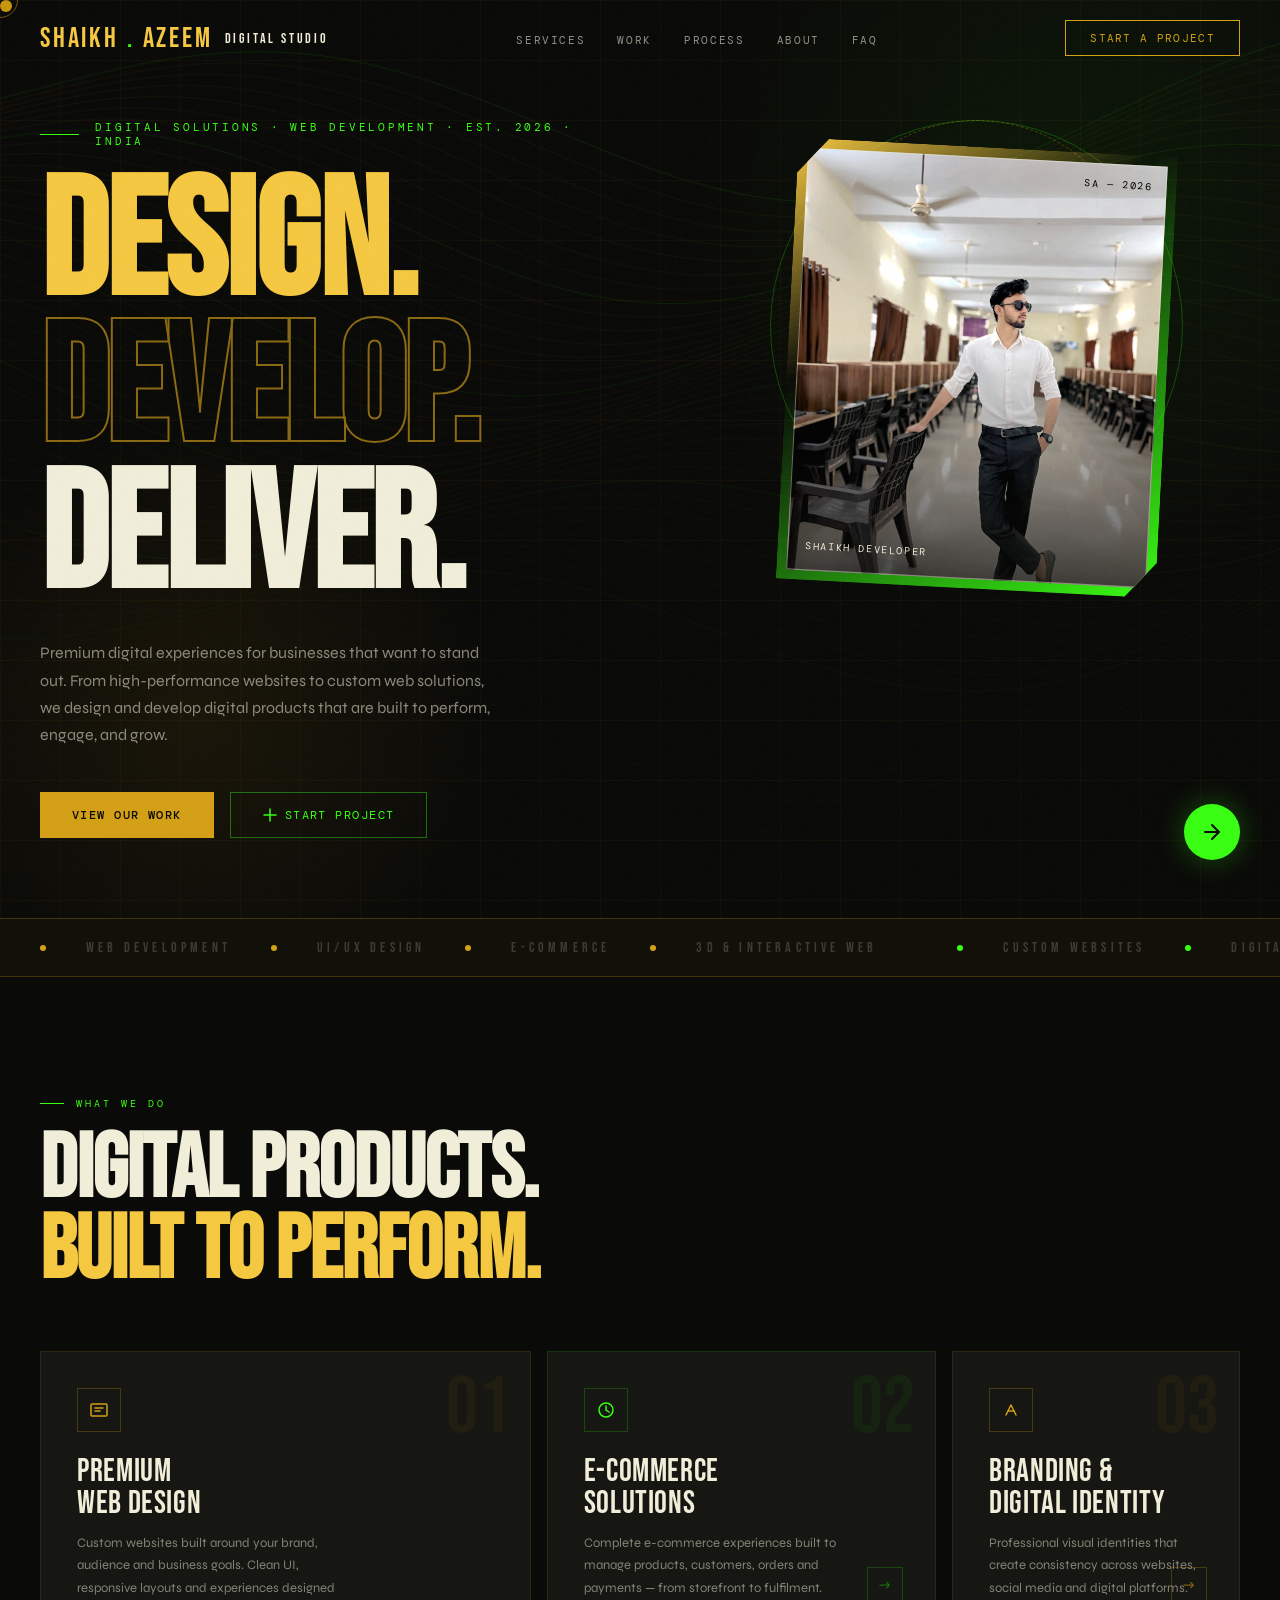
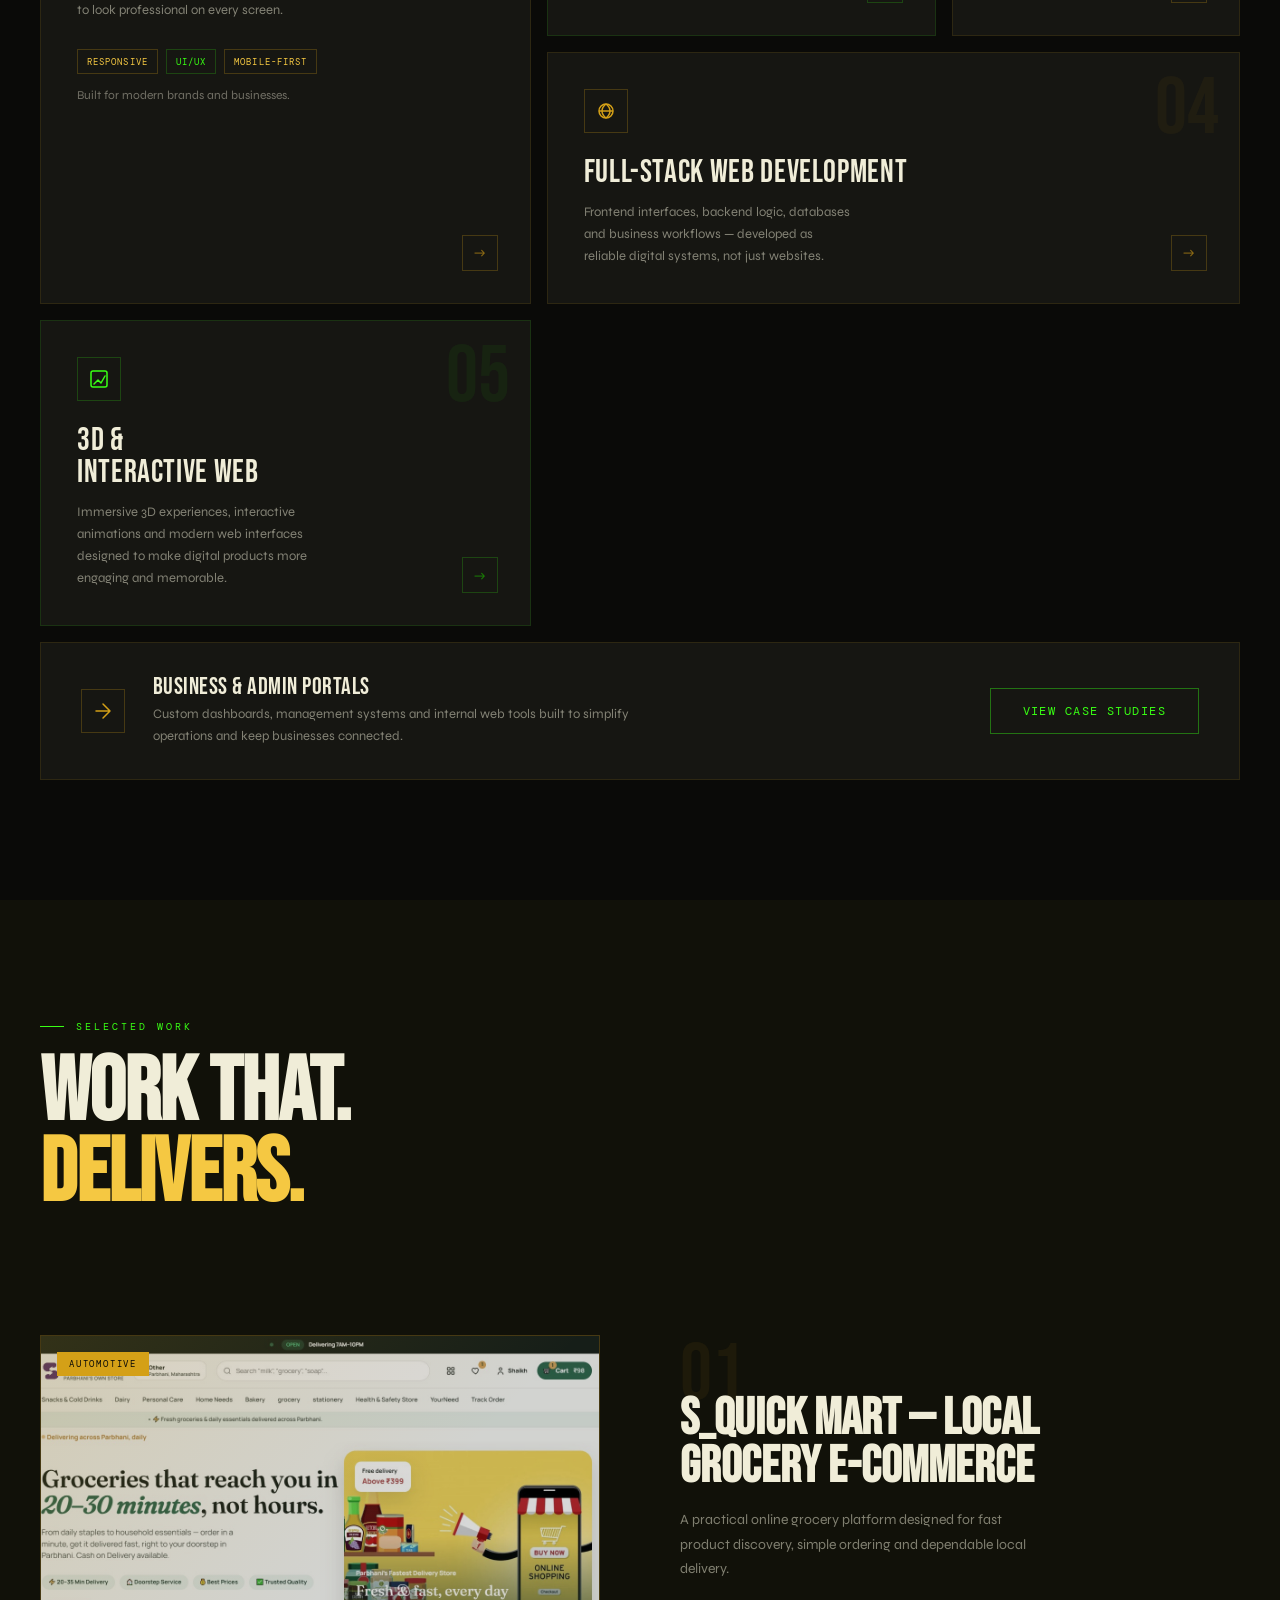
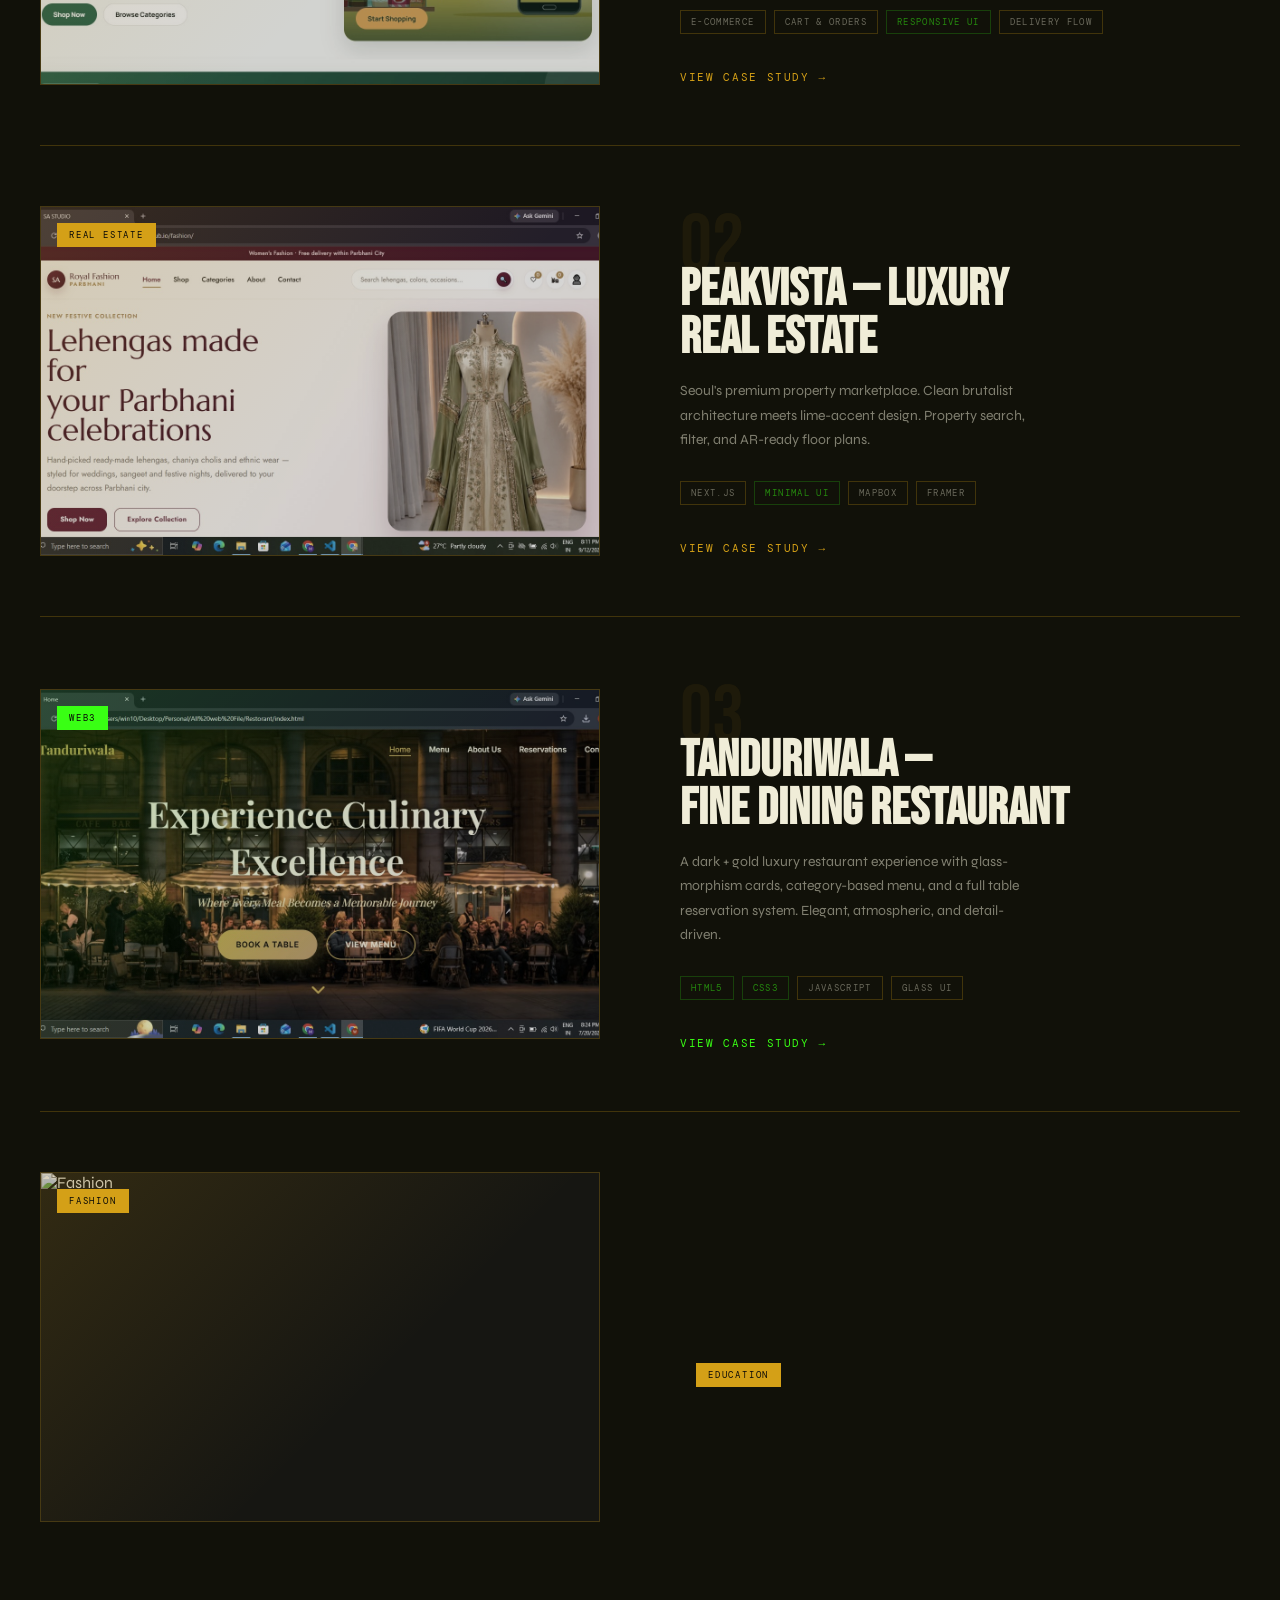
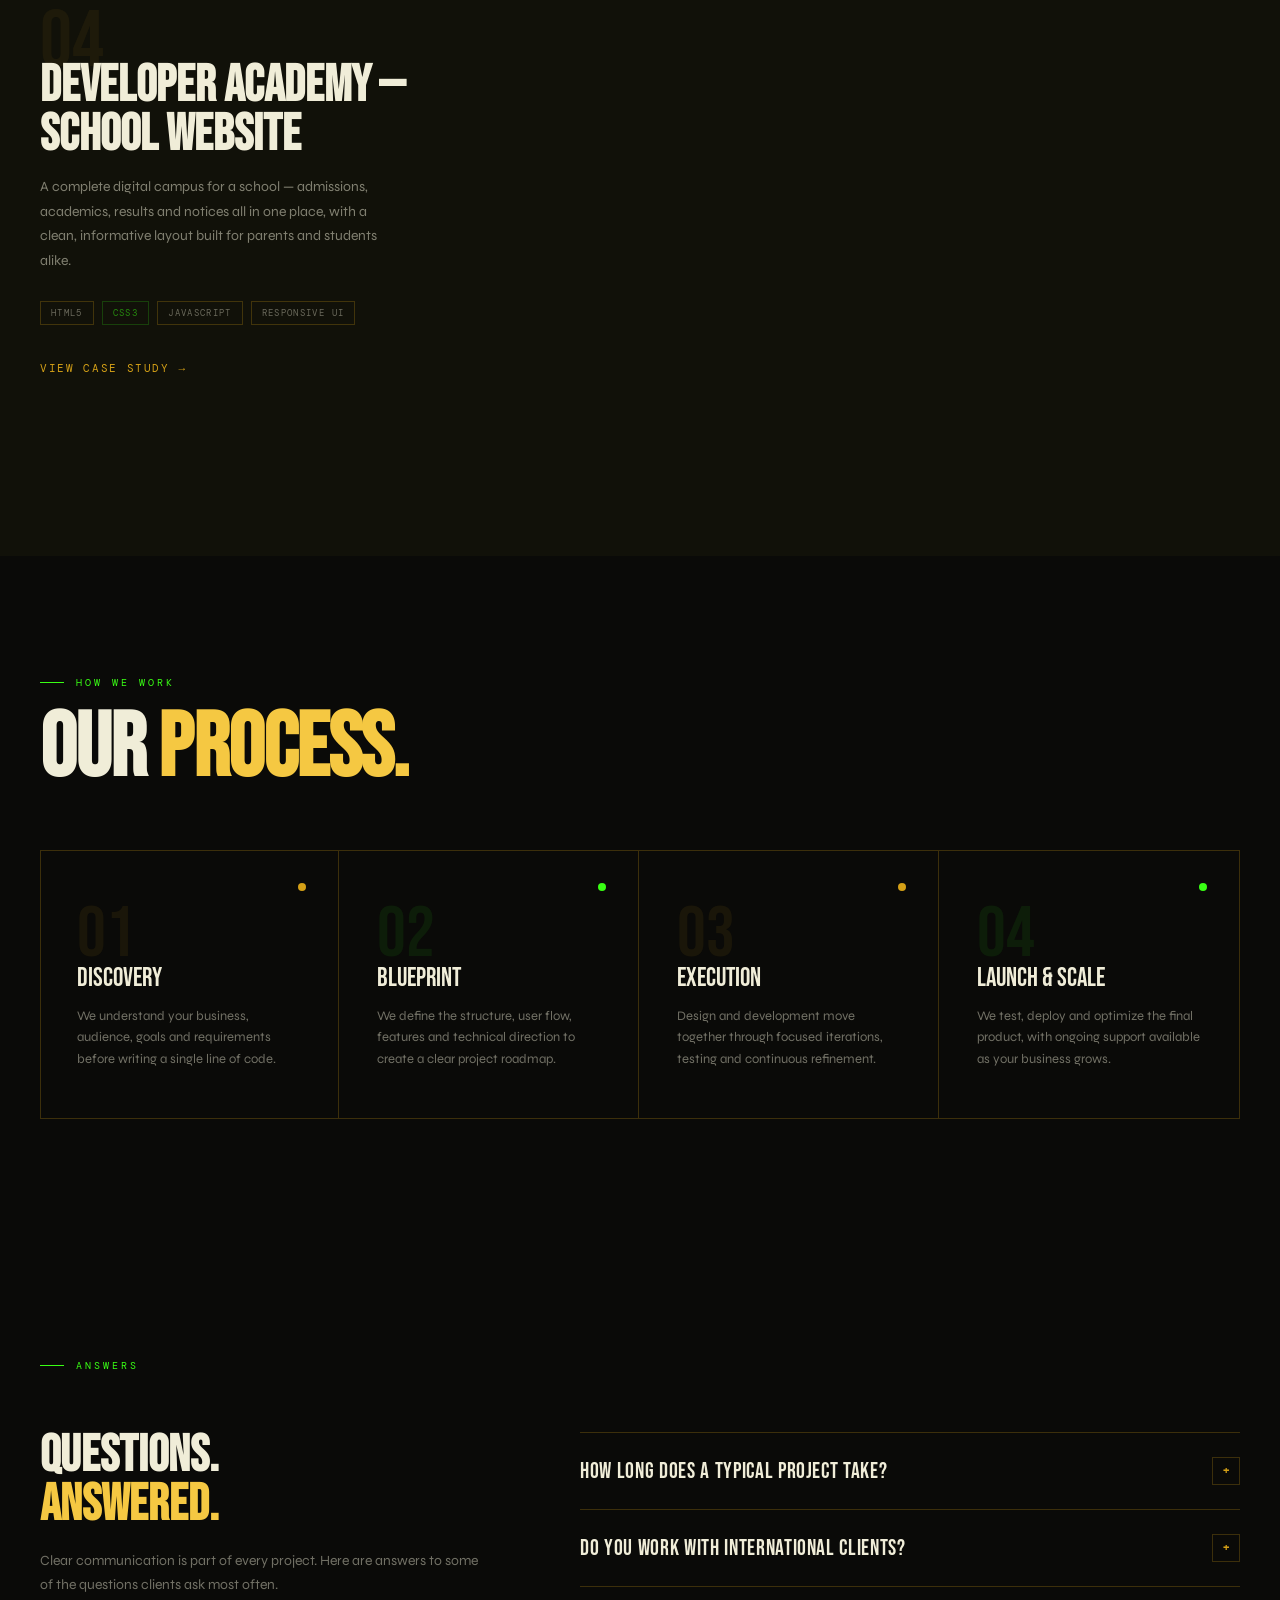
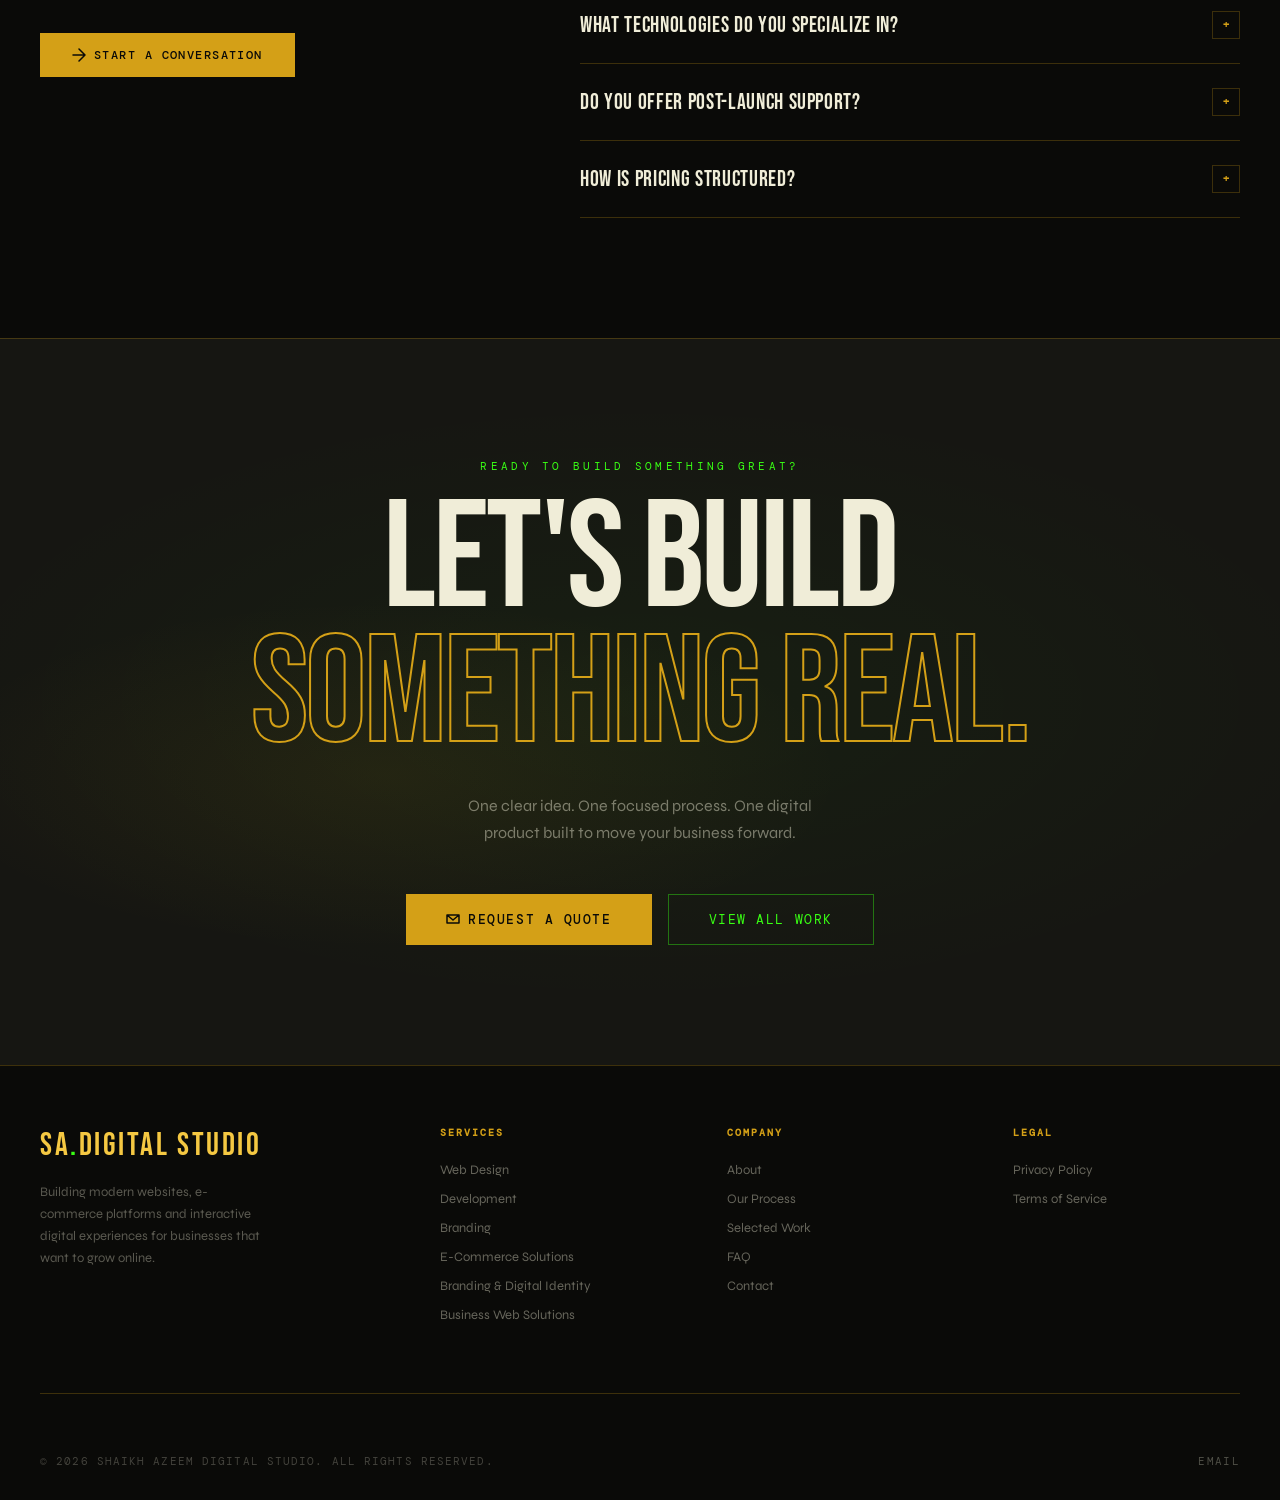
==== index.html @ 8876c5f4 "." ====
<!doctype html>
<html lang="en" class="scroll-smooth">
  <head>
    <meta charset="UTF-8" />
    <meta name="viewport" content="width=device-width, initial-scale=1.0" />
    <meta name="google-site-verification" content="PfTQ1JXOTsqODdZmiGHlrheJmoudMcwIcd7ihG4w4I0" />
    <title>Shaikh Azeem | Web Developer</title>
    <link rel="icon" type="image/png" href="images/icon/sa1.jpeg" />
    <link rel="preconnect" href="https://fonts.googleapis.com" />
    <link rel="preconnect" href="https://fonts.gstatic.com" crossorigin />

    
<meta
  name="description"
  content="Shaikh Azeem — Web Developer, Founder of SA Studio & S_Quick Mart, and Team Leader based in Parbhani, Maharashtra. Building responsive websites, e-commerce platforms and digital solutions with HTML, CSS, JavaScript, Python and SQL."
/>
<meta
  name="keywords"
  content="Shaikh Azeem, Shaikh Azeem web developer, Shaikh Azeem Parbhani, Shaikh Azeem Digital Studio, SA Studio, SA Digital Studio, web developer Parbhani, web developer Maharashtra, freelance web developer India, frontend developer, full-stack developer, responsive web design, HTML CSS JavaScript developer, e-commerce developer, S_Quick Mart founder, Squick Mart Parbhani, website development Parbhani, hire web developer India, computer science student developer, Python developer, SQL developer"
/>
<meta name="author" content="Shaikh Azeem" />
<meta name="robots" content="index, follow" />
<link rel="canonical" href="https://shaikh-azeem.vercel.app/" />
<meta property="og:title" content="Shaikh Azeem | Web Developer & Founder, SA Studio" />
<meta
  property="og:description"
  content="Web Developer and Founder of SA Studio & S_Quick Mart. Building responsive websites and e-commerce platforms in Parbhani, Maharashtra."
/>
<meta property="og:url" content="https://shaikh-azeem.vercel.app/" />
<meta property="og:type" content="profile" />
<meta property="og:locale" content="en_IN" />
<script type="application/ld+json">
  {
    "@context": "https://schema.org",
    "@type": "Person",
    "name": "Shaikh Azeem",
    "jobTitle": "Web Developer & Founder",
    "url": "https://shaikh-azeem.vercel.app",
    "email": "mailto:Shaikhazeem.official@gmail.com",
    "telephone": "+917058204462",
    "address": {
      "@type": "PostalAddress",
      "addressLocality": "Parbhani",
      "addressRegion": "Maharashtra",
      "addressCountry": "IN"
    },
    "worksFor": [
      { "@type": "Organization", "name": "SA Studio" },
      { "@type": "Organization", "name": "S_Quick Mart" }
    ],
    "knowsAbout": ["Web Development", "JavaScript", "Python", "SQL", "E-Commerce", "Team Leadership"],
    "sameAs": ["https://squickmart.store"]
  }
</script>


    <link
      href="https://fonts.googleapis.com/css2?family=Bebas+Neue&family=Syne:wght@400;500;600;700;800&family=DM+Mono:wght@300;400;500&display=swap"
      rel="stylesheet"
    />
    <style>
      :root {
        --gold: #d4a017;
        --gold-bright: #f5c842;
        --gold-dim: #8b6914;
        --black: #0a0a08;
        --black-mid: #111109;
        --black-card: #161612;
        --black-glass: rgba(10, 10, 8, 0.7);
        --green: #39ff14;
        --green-dim: #1a7a05;
        --green-glow: rgba(57, 255, 20, 0.15);
        --cream: #f0edd8;
        --slate: #4a4a3e;
        --border-gold: rgba(212, 160, 23, 0.25);
        --border-green: rgba(57, 255, 20, 0.2);
      }
      * {
        margin: 0;
        padding: 0;
        box-sizing: border-box;
      }
      html {
        scroll-behavior: smooth;
      }
      body {
        background: var(--black);
        color: var(--cream);
        font-family: "Syne", sans-serif;
        overflow-x: hidden;
        -webkit-font-smoothing: antialiased;
      }
      ::selection {
        background: var(--gold);
        color: var(--black);
      }
      ::-webkit-scrollbar {
        width: 6px;
      }
      ::-webkit-scrollbar-track {
        background: var(--black);
      }
      ::-webkit-scrollbar-thumb {
        background: var(--gold);
        border-radius: 3px;
      }

      /* TYPOGRAPHY */
      .font-display {
        font-family: "Bebas Neue", sans-serif;
      }
      .font-mono {
        font-family: "DM Mono", monospace;
      }

      /* GLASS */
      .glass {
        background: rgba(22, 22, 18, 0.6);
        backdrop-filter: blur(20px);
        -webkit-backdrop-filter: blur(20px);
        border: 1px solid var(--border-gold);
      }
      .glass-green {
        background: rgba(10, 10, 8, 0.8);
        backdrop-filter: blur(20px);
        border: 1px solid var(--border-green);
      }

      /* NOISE TEXTURE OVERLAY */
      body::before {
        content: "";
        position: fixed;
        inset: 0;
        background-image: url("data:image/svg+xml,%3Csvg viewBox='0 0 200 200' xmlns='http://www.w3.org/2000/svg'%3E%3Cfilter id='n'%3E%3CfeTurbulence type='fractalNoise' baseFrequency='0.9' numOctaves='4' stitchTiles='stitch'/%3E%3C/filter%3E%3Crect width='100%25' height='100%25' filter='url(%23n)' opacity='0.03'/%3E%3C/svg%3E");
        pointer-events: none;
        z-index: 9999;
        opacity: 0.4;
      }

      /* CURSOR */
      #cursor {
        position: fixed;
        width: 12px;
        height: 12px;
        background: var(--gold);
        border-radius: 50%;
        pointer-events: none;
        z-index: 99999;
        transition:
          transform 0.15s ease,
          background 0.2s;
        mix-blend-mode: difference;
      }
      #cursor-ring {
        position: fixed;
        width: 36px;
        height: 36px;
        border: 1px solid var(--gold);
        border-radius: 50%;
        pointer-events: none;
        z-index: 99998;
        transition:
          transform 0.4s cubic-bezier(0.22, 1, 0.36, 1),
          opacity 0.3s;
        transform: translate(-50%, -50%);
        opacity: 0.5;
      }

      /* NAVBAR */
      #nav {
        position: fixed;
        top: 0;
        left: 0;
        right: 0;
        z-index: 1000;
        padding: 20px 40px;
        display: flex;
        align-items: center;
        justify-content: space-between;
        transition: all 0.4s ease;
      }
      #nav.scrolled {
        background: rgba(10, 10, 8, 0.92);
        backdrop-filter: blur(20px);
        padding: 14px 40px;
        border-bottom: 1px solid var(--border-gold);
      }
      .nav-logo {
        font-family: "Bebas Neue", sans-serif;
        font-size: 28px;
        letter-spacing: 0.1em;
        color: var(--gold-bright);
        text-decoration: none;
        display: flex;
        align-items: center;
        gap: 8px;
      }
      .nav-logo span {
        color: var(--green);
      }
      .nav-links {
        display: flex;
        gap: 32px;
        list-style: none;
        flex: 1;
        justify-content: center;
        min-width: 0;
      }
      .nav-links a {
        font-family: "DM Mono", monospace;
        font-size: 11px;
        text-transform: uppercase;
        letter-spacing: 0.15em;
        color: rgba(240, 237, 216, 0.6);
        text-decoration: none;
        transition: color 0.3s;
      }
      .nav-links a:hover {
        color: var(--gold-bright);
      }
      .nav-cta {
        font-family: "DM Mono", monospace;
        font-size: 11px;
        letter-spacing: 0.12em;
        text-transform: uppercase;
        padding: 10px 24px;
        border: 1px solid var(--gold);
        color: var(--gold);
        text-decoration: none;
        transition: all 0.3s;
        position: relative;
        overflow: hidden;
        flex-shrink: 0;
      }
      .nav-cta::before {
        content: "";
        position: absolute;
        inset: 0;
        background: var(--gold);
        transform: scaleX(0);
        transform-origin: left;
        transition: transform 0.3s ease;
        z-index: -1;
      }
      .nav-cta:hover::before {
        transform: scaleX(1);
      }
      .nav-cta:hover {
        color: var(--black);
      }

      /* HERO */
      #hero {
        min-height: 100vh;
        display: flex;
        flex-direction: column;
        justify-content: center;
        padding: 120px 40px 80px;
        position: relative;
        overflow: hidden;
      }
      .hero-grid-bg {
        position: absolute;
        inset: 0;
        background-image:
          linear-gradient(rgba(212, 160, 23, 0.04) 1px, transparent 1px),
          linear-gradient(90deg, rgba(212, 160, 23, 0.04) 1px, transparent 1px);
        background-size: 60px 60px;
        pointer-events: none;
      }
      .hero-glow {
        position: absolute;
        width: 800px;
        height: 800px;
        background: radial-gradient(
          circle,
          rgba(57, 255, 20, 0.06) 0%,
          transparent 70%
        );
        top: -200px;
        right: -200px;
        pointer-events: none;
        animation: glowPulse 6s ease-in-out infinite;
      }
      .hero-glow2 {
        position: absolute;
        width: 600px;
        height: 600px;
        background: radial-gradient(
          circle,
          rgba(212, 160, 23, 0.08) 0%,
          transparent 70%
        );
        bottom: -100px;
        left: -100px;
        pointer-events: none;
        animation: glowPulse 8s ease-in-out infinite reverse;
      }
      @keyframes glowPulse {
        0%,
        100% {
          opacity: 1;
        }
        50% {
          opacity: 0.4;
        }
      }
      .hero-eyebrow {
        font-family: "DM Mono", monospace;
        font-size: 11px;
        letter-spacing: 0.25em;
        text-transform: uppercase;
        color: var(--green);
        margin-bottom: 24px;
        display: flex;
        align-items: center;
        gap: 16px;
        opacity: 0;
        animation: fadeUp 0.8s 0.2s ease forwards;
      }
      .hero-eyebrow::before {
        content: "";
        width: 40px;
        height: 1px;
        background: var(--green);
      }
      .hero-title {
        font-family: "Bebas Neue", sans-serif;
        font-size: clamp(80px, 13vw, 200px);
        line-height: 0.88;
        letter-spacing: -0.01em;
        color: var(--cream);
        max-width: 100%;
        overflow-wrap: anywhere;
        opacity: 0;
        animation: fadeUp 1s 0.4s ease forwards;
      }
      .hero-layout {
        width: min(1440px, 100%);
        margin: 0 auto;
        display: grid;
        grid-template-columns: minmax(0, 1.05fr) minmax(360px, 0.95fr);
        align-items: start;
        gap: clamp(40px, 7vw, 120px);
        position: relative;
        z-index: 2;
      }
      .hero-visual {
        position: relative;
        min-height: min(62vh, 600px);
        display: grid;
        place-items: center;
        align-items: start;
        padding-top: clamp(12px, 3vh, 36px);
        opacity: 0;
        animation: visualReveal 1.2s 0.55s cubic-bezier(0.22, 1, 0.36, 1) forwards;
      }
      .hero-visual::before {
        content: "";
        position: absolute;
        width: 78%;
        aspect-ratio: 1;
        border: 1px solid rgba(57, 255, 20, 0.25);
        border-radius: 50%;
        animation: orbitSpin 18s linear infinite;
      }
      .hero-visual::after {
        content: "";
        position: absolute;
        width: 62%;
        aspect-ratio: 1;
        border: 1px dashed rgba(212, 160, 23, 0.35);
        border-radius: 50%;
        animation: orbitSpin 12s linear infinite reverse;
      }
      .hero-image-frame {
        width: min(72%, 430px);
        aspect-ratio: 0.86;
        position: relative;
        z-index: 1;
        padding: 10px;
        background: linear-gradient(145deg, var(--gold-bright), transparent 35%, var(--green));
        clip-path: polygon(8% 0, 100% 0, 100% 92%, 92% 100%, 0 100%, 0 8%);
        transform: rotate(3deg);
        animation: imageFloat 6s ease-in-out infinite;
        box-shadow: 0 0 80px rgba(57, 255, 20, 0.15);
      }
      .hero-image-frame::before {
        content: "";
        position: absolute;
        inset: 10px;
        border: 1px solid rgba(240, 237, 216, 0.45);
        z-index: 2;
        pointer-events: none;
      }
      .hero-image {
        width: 100%;
        height: 100%;
        display: block;
        object-fit: cover;
        object-position: center;
        filter: saturate(0.8) contrast(1.08);
        background: linear-gradient(135deg, #282515, #10140d);
      }
      .hero-image-shade {
        position: absolute;
        inset: 10px;
        background: linear-gradient(180deg, transparent 45%, rgba(10, 10, 8, 0.75));
        pointer-events: none;
      }
      .hero-image-label,
      .hero-image-index {
        position: absolute;
        z-index: 3;
        font-family: "DM Mono", monospace;
        text-transform: uppercase;
        letter-spacing: 0.16em;
        font-size: 10px;
      }
      .hero-image-label {
        left: 28px;
        bottom: 28px;
        color: var(--cream);
      }
      .hero-image-index {
        top: 24px;
        right: 24px;
        color: #000000;
      }
      @keyframes visualReveal {
        from { opacity: 0; transform: translateX(50px) scale(0.92); }
        to { opacity: 1; transform: translateX(0) scale(1); }
      }
      @keyframes imageFloat {
        0%, 100% { transform: rotate(3deg) translateY(0); }
        50% { transform: rotate(0deg) translateY(-14px); }
      }
      @keyframes orbitSpin {
        to { transform: rotate(360deg); }
      }
      .hero-title .gold {
        color: var(--gold-bright);
        white-space: nowrap;
        display: inline-block;
      }
      .hero-title .stroke {
        -webkit-text-stroke: 2px var(--gold-dim);
        color: transparent;
      }
      .hero-sub {
        font-size: 16px;
        color: rgba(240, 237, 216, 0.55);
        max-width: 50ch;
        line-height: 1.7;
        margin-top: 28px;
        opacity: 0;
        animation: fadeUp 0.8s 0.7s ease forwards;
      }
      .hero-actions {
        display: flex;
        gap: 16px;
        margin-top: 44px;
        flex-wrap: wrap;
        opacity: 0;
        animation: fadeUp 0.8s 0.9s ease forwards;
      }
      .btn-primary {
        display: inline-flex;
        align-items: center;
        gap: 8px;
        padding: 14px 32px;
        background: var(--gold);
        color: var(--black);
        font-family: "DM Mono", monospace;
        font-size: 12px;
        letter-spacing: 0.12em;
        text-transform: uppercase;
        text-decoration: none;
        font-weight: 500;
        transition: all 0.3s;
        position: relative;
        overflow: hidden;
      }
      .btn-primary:hover {
        background: var(--gold-bright);
        transform: translateY(-2px);
      }
      .btn-outline {
        display: inline-flex;
        align-items: center;
        gap: 8px;
        padding: 14px 32px;
        border: 1px solid rgba(57, 255, 20, 0.4);
        color: var(--green);
        font-family: "DM Mono", monospace;
        font-size: 12px;
        letter-spacing: 0.12em;
        text-transform: uppercase;
        text-decoration: none;
        transition: all 0.3s;
      }
      .btn-outline:hover {
        background: var(--green-glow);
        border-color: var(--green);
        transform: translateY(-2px);
      }

      .hero-stats {
        display: flex;
        gap: 48px;
        margin-top: 80px;
        padding-top: 40px;
        border-top: 1px solid var(--border-gold);
        opacity: 0;
        animation: fadeUp 0.8s 1.1s ease forwards;
        flex-wrap: wrap;
      }
      .stat-item .num {
        font-family: "Bebas Neue", sans-serif;
        font-size: 52px;
        line-height: 1;
        color: var(--gold-bright);
      }
      .stat-item .num span {
        color: var(--green);
      }
      .stat-item .lbl {
        font-family: "DM Mono", monospace;
        font-size: 10px;
        letter-spacing: 0.2em;
        text-transform: uppercase;
        color: rgba(240, 237, 216, 0.4);
        margin-top: 4px;
      }

      /* MARQUEE */
      .marquee-section {
        padding: 20px 0;
        overflow: hidden;
        border-top: 1px solid var(--border-gold);
        border-bottom: 1px solid var(--border-gold);
        background: var(--black-mid);
        position: relative;
      }
      .marquee-track {
        display: flex;
        gap: 0;
        width: max-content;
        animation: marqueeRoll 25s linear infinite;
      }
      .marquee-item {
        font-family: "Bebas Neue", sans-serif;
        font-size: 14px;
        letter-spacing: 0.3em;
        color: rgba(240, 237, 216, 0.2);
        padding: 0 40px;
        display: flex;
        align-items: center;
        gap: 40px;
        white-space: nowrap;
      }
      .marquee-item .dot {
        width: 6px;
        height: 6px;
        background: var(--gold);
        border-radius: 50%;
        flex-shrink: 0;
      }
      .marquee-item.green .dot {
        background: var(--green);
      }
      @keyframes marqueeRoll {
        0% {
          transform: translateX(0);
        }
        100% {
          transform: translateX(-50%);
        }
      }

      /* SERVICES */
      #services {
        padding: 120px 40px;
        max-width: 1400px;
        margin: 0 auto;
      }
      .section-label {
        font-family: "DM Mono", monospace;
        font-size: 10px;
        letter-spacing: 0.3em;
        text-transform: uppercase;
        color: var(--green);
        margin-bottom: 20px;
        display: flex;
        align-items: center;
        gap: 12px;
      }
      .section-label::before {
        content: "";
        width: 24px;
        height: 1px;
        background: var(--green);
      }
      .section-title {
        font-family: "Bebas Neue", sans-serif;
        font-size: clamp(48px, 7vw, 100px);
        line-height: 0.9;
        letter-spacing: -0.01em;
        color: var(--cream);
        margin-bottom: 60px;
      }
      .section-title .g {
        color: var(--gold-bright);
      }

      /* BENTO GRID */
      .bento {
        display: grid;
        grid-template-columns: repeat(12, 1fr);
        grid-template-rows: auto;
        gap: 16px;
      }
      .bento-card {
        background: var(--black-card);
        border: 1px solid rgba(212, 160, 23, 0.12);
        padding: 36px;
        position: relative;
        overflow: hidden;
        transition:
          border-color 0.4s,
          transform 0.4s;
        cursor: pointer;
      }
      .bento-card::after {
        content: "";
        position: absolute;
        top: 0;
        left: 0;
        right: 0;
        height: 2px;
        background: linear-gradient(
          90deg,
          transparent,
          var(--gold),
          transparent
        );
        transform: scaleX(0);
        transition: transform 0.4s ease;
      }
      .bento-card:hover::after {
        transform: scaleX(1);
      }
      .bento-card:hover {
        border-color: var(--gold);
        transform: translateY(-4px);
      }
      .bento-card.green-card {
        border-color: rgba(57, 255, 20, 0.12);
      }
      .bento-card.green-card::after {
        background: linear-gradient(
          90deg,
          transparent,
          var(--green),
          transparent
        );
      }
      .bento-card.green-card:hover {
        border-color: var(--green);
      }

      .bc1 {
        grid-column: span 5;
        grid-row: span 2;
      }
      .bc2 {
        grid-column: span 4;
      }
      .bc3 {
        grid-column: span 3;
      }
      .bc4 {
        grid-column: span 7;
      }
      .bc5 {
        grid-column: span 5;
      }
      .bc6 {
        grid-column: span 12;
      }

      .card-num {
        font-family: "Bebas Neue", sans-serif;
        font-size: 80px;
        color: rgba(212, 160, 23, 0.06);
        line-height: 1;
        position: absolute;
        top: 16px;
        right: 20px;
      }
      .card-icon {
        width: 44px;
        height: 44px;
        border: 1px solid var(--border-gold);
        display: flex;
        align-items: center;
        justify-content: center;
        margin-bottom: 24px;
        font-size: 18px;
      }
      .card-icon.gi {
        border-color: var(--border-green);
      }
      .card-title {
        font-family: "Bebas Neue", sans-serif;
        font-size: 32px;
        letter-spacing: 0.02em;
        color: var(--cream);
        line-height: 1;
        margin-bottom: 12px;
      }
      .card-desc {
        font-size: 13px;
        color: rgba(240, 237, 216, 0.5);
        line-height: 1.7;
        max-width: 34ch;
      }
      .featured-features {
        display: flex;
        flex-wrap: wrap;
        gap: 8px;
        margin-top: 28px;
        max-width: 34ch;
      }
      .feature-tag {
        border: 1px solid var(--border-gold);
        padding: 6px 9px 5px;
        font-family: "DM Mono", monospace;
        font-size: 9px;
        letter-spacing: 0.12em;
        color: var(--gold-bright);
      }
      .feature-tag:nth-child(2) {
        border-color: var(--border-green);
        color: var(--green);
      }
      .featured-note {
        flex-basis: 100%;
        margin-top: 4px;
        font-size: 12px;
        color: rgba(240, 237, 216, 0.42);
        line-height: 1.5;
      }
      .card-arrow {
        position: absolute;
        bottom: 32px;
        right: 32px;
        width: 36px;
        height: 36px;
        border: 1px solid var(--border-gold);
        display: flex;
        align-items: center;
        justify-content: center;
        font-size: 14px;
        color: var(--gold-dim);
        transition: all 0.3s;
      }
      .bento-card:hover .card-arrow {
        background: var(--gold);
        color: var(--black);
        border-color: var(--gold);
      }
      .green-card .card-arrow {
        border-color: var(--border-green);
        color: var(--green-dim);
      }
      .green-card:hover .card-arrow {
        background: var(--green);
        color: var(--black);
        border-color: var(--green);
      }

      /* PROJECTS — SPLIT LAYOUT */
      #projects {
        padding: 120px 40px;
        background: var(--black-mid);
        position: relative;
        overflow: hidden;
      }
      #projects .inner {
        max-width: 1400px;
        margin: 0 auto;
      }
      .project-list {
        margin-top: 60px;
      }
      .project-item {
        display: grid;
        grid-template-columns: 1fr 1fr;
        gap: 80px;
        align-items: center;
        padding: 60px 0;
        border-bottom: 1px solid var(--border-gold);
        position: relative;
      }
      .project-item:last-child {
        border-bottom: none;
      }
      .project-item.reverse .project-visual {
        order: 1;
      }
      .project-item.reverse .project-info {
        order: 2;
      }
      .project-visual {
        position: relative;
        aspect-ratio: 16/10;
        overflow: hidden;
        background: var(--black-card);
        border: 1px solid var(--border-gold);
      }
      .project-visual img {
        width: 100%;
        height: 100%;
        object-fit: cover;
        filter: grayscale(30%) brightness(0.85);
        transition:
          filter 0.6s ease,
          transform 0.6s ease;
      }
      .project-item:hover .project-visual img {
        filter: grayscale(0%) brightness(1);
        transform: scale(1.04);
      }
      .proj-overlay {
        position: absolute;
        inset: 0;
        background: linear-gradient(
          135deg,
          rgba(212, 160, 23, 0.15),
          transparent 60%
        );
        pointer-events: none;
      }
      .proj-tag {
        position: absolute;
        top: 16px;
        left: 16px;
        font-family: "DM Mono", monospace;
        font-size: 9px;
        letter-spacing: 0.2em;
        text-transform: uppercase;
        padding: 6px 12px;
        background: var(--gold);
        color: var(--black);
      }
      .project-info .proj-num {
        font-family: "Bebas Neue", sans-serif;
        font-size: 80px;
        color: rgba(212, 160, 23, 0.07);
        line-height: 1;
        margin-bottom: -20px;
      }
      .project-info h3 {
        font-family: "Bebas Neue", sans-serif;
        font-size: clamp(36px, 4vw, 60px);
        line-height: 0.95;
        color: var(--cream);
        margin-bottom: 16px;
      }
      .project-info p {
        font-size: 14px;
        color: rgba(240, 237, 216, 0.5);
        line-height: 1.75;
        max-width: 44ch;
        margin-bottom: 28px;
      }
      .proj-tags {
        display: flex;
        gap: 8px;
        flex-wrap: wrap;
        margin-bottom: 32px;
      }
      .proj-tag-item {
        font-family: "DM Mono", monospace;
        font-size: 9px;
        letter-spacing: 0.15em;
        text-transform: uppercase;
        padding: 5px 10px;
        border: 1px solid var(--border-gold);
        color: rgba(240, 237, 216, 0.4);
      }
      .proj-tag-item.green {
        border-color: var(--border-green);
        color: rgba(57, 255, 20, 0.5);
      }
      .proj-link {
        display: inline-flex;
        align-items: center;
        gap: 8px;
        font-family: "DM Mono", monospace;
        font-size: 11px;
        letter-spacing: 0.15em;
        text-transform: uppercase;
        color: var(--gold);
        text-decoration: none;
        transition: gap 0.3s;
      }
      .proj-link:hover {
        gap: 16px;
      }

      /* CAPABILITIES / PROCESS */
      #process {
        padding: 120px 40px;
        max-width: 1400px;
        margin: 0 auto;
      }
      .process-grid {
        display: grid;
        grid-template-columns: repeat(4, 1fr);
        gap: 2px;
        margin-top: 60px;
        border: 1px solid var(--border-gold);
      }
      .process-step {
        padding: 48px 36px;
        position: relative;
        border-right: 1px solid var(--border-gold);
        transition: background 0.4s;
      }
      .process-step:last-child {
        border-right: none;
      }
      .process-step:hover {
        background: rgba(212, 160, 23, 0.04);
      }
      .step-num {
        font-family: "Bebas Neue", sans-serif;
        font-size: 72px;
        color: rgba(212, 160, 23, 0.08);
        line-height: 1;
        margin-bottom: -8px;
      }
      .step-num.gn {
        color: rgba(57, 255, 20, 0.08);
      }
      .step-title {
        font-family: "Bebas Neue", sans-serif;
        font-size: 26px;
        color: var(--cream);
        margin-bottom: 12px;
      }
      .step-desc {
        font-size: 13px;
        color: rgba(240, 237, 216, 0.45);
        line-height: 1.65;
      }
      .step-dot {
        width: 8px;
        height: 8px;
        background: var(--gold);
        border-radius: 50%;
        position: absolute;
        top: 32px;
        right: 32px;
      }
      .step-dot.gn {
        background: var(--green);
      }

      /* STATS */
      #stats {
        background: var(--black-card);
        border-top: 1px solid var(--border-gold);
        border-bottom: 1px solid var(--border-gold);
        padding: 80px 40px;
        position: relative;
        overflow: hidden;
      }
      #stats .inner {
        max-width: 1400px;
        margin: 0 auto;
        display: grid;
        grid-template-columns: repeat(4, 1fr);
        gap: 40px;
      }
      .stat-big {
        display: flex;
        flex-direction: column;
        gap: 8px;
        padding: 0 40px;
        border-right: 1px solid var(--border-gold);
      }
      .stat-big:last-child {
        border-right: none;
      }
      .stat-big .n {
        font-family: "Bebas Neue", sans-serif;
        font-size: clamp(48px, 5vw, 80px);
        color: var(--gold-bright);
        line-height: 1;
      }
      .stat-big .n .g {
        color: var(--green);
      }
      .stat-big .l {
        font-family: "DM Mono", monospace;
        font-size: 10px;
        letter-spacing: 0.25em;
        text-transform: uppercase;
        color: rgba(240, 237, 216, 0.35);
      }

      /* TESTIMONIALS */
      #testimonials {
        padding: 120px 40px;
        background: var(--black-mid);
        overflow: hidden;
      }
      #testimonials .inner {
        max-width: 1400px;
        margin: 0 auto;
      }
      .testi-grid {
        display: grid;
        grid-template-columns: repeat(3, 1fr);
        gap: 16px;
        margin-top: 60px;
      }
      .testi-card {
        background: var(--black-card);
        border: 1px solid var(--border-gold);
        padding: 40px;
        position: relative;
        overflow: hidden;
        transition:
          border-color 0.3s,
          transform 0.4s;
      }
      .testi-card:hover {
        border-color: var(--gold);
        transform: translateY(-6px);
      }
      .testi-card::before {
        content: '"';
        font-family: "Bebas Neue", sans-serif;
        font-size: 160px;
        color: rgba(212, 160, 23, 0.05);
        position: absolute;
        top: -20px;
        left: 20px;
        line-height: 1;
        pointer-events: none;
      }
      .testi-text {
        font-size: 14px;
        font-style: italic;
        color: rgba(240, 237, 216, 0.75);
        line-height: 1.8;
        margin-bottom: 32px;
        position: relative;
        z-index: 1;
      }
      .testi-author {
        display: flex;
        align-items: center;
        gap: 14px;
      }
      .testi-avatar {
        width: 44px;
        height: 44px;
        border-radius: 50%;
        background: linear-gradient(135deg, var(--gold-dim), var(--green-dim));
        flex-shrink: 0;
        display: flex;
        align-items: center;
        justify-content: center;
        font-family: "Bebas Neue", sans-serif;
        font-size: 18px;
        color: var(--black);
      }
      .testi-name {
        font-family: "DM Mono", monospace;
        font-size: 12px;
        color: var(--cream);
        font-weight: 500;
      }
      .testi-role {
        font-family: "DM Mono", monospace;
        font-size: 10px;
        letter-spacing: 0.15em;
        text-transform: uppercase;
        color: rgba(240, 237, 216, 0.35);
        margin-top: 2px;
      }
      .testi-card.featured {
        border-color: rgba(57, 255, 20, 0.25);
        grid-row: span 1;
      }
      .testi-card.featured:hover {
        border-color: var(--green);
      }

      /* FAQ */
      #faq {
        padding: 120px 40px;
        max-width: 1400px;
        margin: 0 auto;
      }
      .faq-layout {
        display: grid;
        grid-template-columns: 0.8fr 1.2fr;
        gap: 100px;
        margin-top: 60px;
      }
      .faq-sticky {
        position: sticky;
        top: 120px;
        align-self: start;
      }
      .faq-sticky h3 {
        font-family: "Bebas Neue", sans-serif;
        font-size: clamp(36px, 4vw, 64px);
        line-height: 0.95;
        color: var(--cream);
        margin-bottom: 20px;
      }
      .faq-sticky p {
        font-size: 14px;
        color: rgba(240, 237, 216, 0.45);
        line-height: 1.7;
        margin-bottom: 36px;
      }
      .faq-list {
        border-top: 1px solid var(--border-gold);
      }
      .faq-item {
        border-bottom: 1px solid var(--border-gold);
      }
      .faq-q {
        width: 100%;
        text-align: left;
        padding: 24px 0;
        display: flex;
        align-items: center;
        justify-content: space-between;
        gap: 16px;
        background: transparent;
        border: none;
        cursor: pointer;
        font-family: "Bebas Neue", sans-serif;
        font-size: 22px;
        letter-spacing: 0.03em;
        color: var(--cream);
        transition: color 0.3s;
      }
      .faq-q:hover {
        color: var(--gold-bright);
      }
      .faq-icon {
        width: 28px;
        height: 28px;
        border: 1px solid var(--border-gold);
        flex-shrink: 0;
        display: flex;
        align-items: center;
        justify-content: center;
        font-size: 16px;
        color: var(--gold);
        transition:
          transform 0.3s,
          background 0.3s;
      }
      .faq-item.open .faq-icon {
        transform: rotate(45deg);
        background: var(--gold);
        color: var(--black);
      }
      .faq-a {
        max-height: 0;
        overflow: hidden;
        transition:
          max-height 0.4s ease,
          opacity 0.4s;
        opacity: 0;
      }
      .faq-item.open .faq-a {
        max-height: 200px;
        opacity: 1;
      }
      .faq-a p {
        font-size: 14px;
        color: rgba(240, 237, 216, 0.55);
        line-height: 1.75;
        padding-bottom: 24px;
      }

      /* CTA */
      #cta {
        min-height: 80vh;
        display: flex;
        flex-direction: column;
        align-items: center;
        justify-content: center;
        text-align: center;
        padding: 120px 40px;
        position: relative;
        overflow: hidden;
        background: var(--black-card);
        border-top: 1px solid var(--border-gold);
      }
      #cta::before {
        content: "";
        position: absolute;
        inset: 0;
        background:
          radial-gradient(
            ellipse 80% 60% at 50% 50%,
            rgba(57, 255, 20, 0.04) 0%,
            transparent 70%
          ),
          radial-gradient(
            ellipse 60% 40% at 30% 60%,
            rgba(212, 160, 23, 0.07) 0%,
            transparent 60%
          );
        pointer-events: none;
      }
      .cta-label {
        font-family: "DM Mono", monospace;
        font-size: 11px;
        letter-spacing: 0.3em;
        text-transform: uppercase;
        color: var(--green);
        margin-bottom: 20px;
        position: relative;
      }
      .cta-title {
        font-family: "Bebas Neue", sans-serif;
        font-size: clamp(72px, 12vw, 180px);
        line-height: 0.88;
        letter-spacing: -0.02em;
        position: relative;
        margin-bottom: 28px;
      }
      .cta-title .line1 {
        color: var(--cream);
      }
      .cta-title .line2 {
        -webkit-text-stroke: 2px var(--gold);
        color: transparent;
      }
      .cta-sub {
        font-size: 16px;
        color: rgba(240, 237, 216, 0.45);
        max-width: 40ch;
        line-height: 1.7;
        margin-bottom: 48px;
        position: relative;
      }
      .cta-btns {
        display: flex;
        gap: 16px;
        justify-content: center;
        position: relative;
        flex-wrap: wrap;
      }

      /* FOOTER */
      footer {
        background: var(--black);
        border-top: 1px solid var(--border-gold);
        padding: 60px 40px 32px;
      }
      .footer-inner {
        max-width: 1400px;
        margin: 0 auto;
      }
      .footer-top {
        display: grid;
        grid-template-columns: 1.5fr 1fr 1fr 1fr;
        gap: 60px;
        margin-bottom: 60px;
        padding-bottom: 60px;
        border-bottom: 1px solid var(--border-gold);
      }
      .footer-brand .logo {
        font-family: "Bebas Neue", sans-serif;
        font-size: 32px;
        color: var(--gold-bright);
        letter-spacing: 0.08em;
        margin-bottom: 16px;
        display: block;
        text-decoration: none;
      }
      .footer-brand .logo span {
        color: var(--green);
      }
      .footer-brand p {
        font-size: 13px;
        color: rgba(240, 237, 216, 0.35);
        line-height: 1.7;
        max-width: 28ch;
      }
      .footer-col h4 {
        font-family: "DM Mono", monospace;
        font-size: 10px;
        letter-spacing: 0.2em;
        text-transform: uppercase;
        color: var(--gold);
        margin-bottom: 20px;
      }
      .footer-col ul {
        list-style: none;
      }
      .footer-col ul li {
        margin-bottom: 10px;
      }
      .footer-col ul li a {
        font-size: 13px;
        color: rgba(240, 237, 216, 0.4);
        text-decoration: none;
        transition: color 0.3s;
      }
      .footer-col ul li a:hover {
        color: var(--cream);
      }
      .footer-bottom {
        display: flex;
        align-items: center;
        justify-content: space-between;
        gap: 16px;
        flex-wrap: wrap;
      }
      .footer-bottom p {
        font-family: "DM Mono", monospace;
        font-size: 11px;
        color: rgba(240, 237, 216, 0.25);
        letter-spacing: 0.1em;
      }
      .footer-socials {
        display: flex;
        gap: 16px;
      }
      .footer-socials a {
        font-family: "DM Mono", monospace;
        font-size: 11px;
        color: rgba(240, 237, 216, 0.3);
        text-decoration: none;
        letter-spacing: 0.12em;
        text-transform: uppercase;
        transition: color 0.3s;
      }
      .footer-socials a:hover {
        color: var(--gold);
      }

      /* FLOATING CONTACT BTN */
      .float-btn {
        position: fixed;
        bottom: 40px;
        right: 40px;
        z-index: 500;
        width: 56px;
        height: 56px;
        background: var(--green);
        border-radius: 50%;
        display: flex;
        align-items: center;
        justify-content: center;
        cursor: pointer;
        box-shadow: 0 0 30px rgba(57, 255, 20, 0.3);
        animation: floatBounce 3s ease-in-out infinite;
        text-decoration: none;
        transition:
          transform 0.3s,
          box-shadow 0.3s;
      }
      .float-btn:hover {
        transform: scale(1.15);
        box-shadow: 0 0 50px rgba(57, 255, 20, 0.5);
      }
      .float-btn svg {
        width: 22px;
        height: 22px;
      }
      .mobile-dock {
        display: none;
      }
      @keyframes floatBounce {
        0%,
        100% {
          transform: translateY(0);
        }
        50% {
          transform: translateY(-8px);
        }
      }

      /* ANIMATIONS */
      @keyframes fadeUp {
        from {
          opacity: 0;
          transform: translateY(30px);
          filter: blur(8px);
        }
        to {
          opacity: 1;
          transform: translateY(0);
          filter: blur(0);
        }
      }
      .reveal {
        opacity: 0;
        transform: translateY(40px);
        filter: blur(6px);
        transition:
          opacity 0.9s cubic-bezier(0.22, 1, 0.36, 1),
          transform 0.9s cubic-bezier(0.22, 1, 0.36, 1),
          filter 0.9s;
      }
      .reveal.visible {
        opacity: 1;
        transform: translateY(0);
        filter: blur(0);
      }
      .reveal-l {
        opacity: 0;
        transform: translateX(-40px);
        transition:
          opacity 0.9s cubic-bezier(0.22, 1, 0.36, 1),
          transform 0.9s cubic-bezier(0.22, 1, 0.36, 1);
      }
      .reveal-l.visible {
        opacity: 1;
        transform: translateX(0);
      }
      .reveal-r {
        opacity: 0;
        transform: translateX(40px);
        transition:
          opacity 0.9s cubic-bezier(0.22, 1, 0.36, 1),
          transform 0.9s cubic-bezier(0.22, 1, 0.36, 1);
      }
      .reveal-r.visible {
        opacity: 1;
        transform: translateX(0);
      }

      /* CANVAS HERO BG */
      #hero-canvas {
        position: absolute;
        inset: 0;
        width: 100%;
        height: 100%;
        pointer-events: none;
        z-index: 0;
        opacity: 0.35;
      }

      /* INNER Z-INDEX */
      #hero .hero-content {
        position: relative;
        z-index: 2;
      }

      /* MOBILE RESPONSIVE */
      @media (max-width: 900px) {
        #nav {
          padding: 16px 20px;
        }
        .mobile-dock {
          position: fixed;
          display: flex;
          bottom: 0;
          left: 0;
          right: 0;
          height: 66px;
          z-index: 1100;
          background: rgba(10, 10, 8, 0.95);
          backdrop-filter: blur(20px);
          border-top: 1px solid var(--border-gold);
          justify-content: space-around;
          padding: 8px 6px;
        }
        .mobile-dock a {
          color: rgba(240, 237, 216, 0.45);
          font-family: "DM Mono", monospace;
          font-size: 8px;
          letter-spacing: 0.08em;
          text-decoration: none;
          text-align: center;
          display: flex;
          flex-direction: column;
          align-items: center;
          justify-content: center;
          gap: 4px;
          min-width: 54px;
        }
        .mobile-dock a span {
          font: 18px "Syne", sans-serif;
          line-height: 1;
          color: var(--cream);
        }
        .mobile-dock a.active,
        .mobile-dock a.active span {
          color: var(--gold-bright);
        }
        body {
          padding-bottom: 66px;
        }
        .nav-links {
          display: none;
        }
        #hero {
          padding: 100px 20px 60px;
        }
        .hero-layout {
          grid-template-columns: 1fr;
          gap: 54px;
        }
        .hero-visual {
          min-height: 370px;
          grid-row: 1;
          order: -1;
        }
        .hero-image-frame {
          width: min(68%, 300px);
        }
        .hero-visual::before { width: 88%; }
        .hero-visual::after { width: 72%; }
        #services,
        #process,
        #faq,
        #cta {
          padding: 80px 20px;
        }
        #projects {
          padding: 80px 20px;
        }
        #testimonials {
          padding: 80px 20px;
        }
        .bento {
          grid-template-columns: 1fr;
          gap: 12px;
        }
        .bc1,
        .bc2,
        .bc3,
        .bc4,
        .bc5,
        .bc6 {
          grid-column: span 1;
        }
        .project-item {
          grid-template-columns: 1fr;
          gap: 32px;
        }
        .process-grid {
          grid-template-columns: 1fr 1fr;
        }
        #stats .inner {
          grid-template-columns: 1fr 1fr;
        }
        .stat-big {
          border-right: none;
          border-bottom: 1px solid var(--border-gold);
          padding: 20px 0;
        }
        .testi-grid {
          grid-template-columns: 1fr;
        }
        .faq-layout {
          grid-template-columns: 1fr;
          gap: 40px;
        }
        .footer-top {
          grid-template-columns: 1fr 1fr;
          gap: 32px;
        }
        .stat-big:last-child {
          border-bottom: none;
        }
        .hero-stats {
          gap: 28px;
        }
      }

      @media (max-width: 600px) {
        #nav {
          padding: 14px 16px;
          gap: 12px;
        }
        .nav-logo {
          font-size: 22px;
          letter-spacing: 0.06em;
          gap: 4px;
          white-space: nowrap;
        }
        .nav-logo > span:last-child {
          font-size: 9px !important;
          letter-spacing: 0.08em;
          margin-left: 2px !important;
        }
        .nav-cta {
          padding: 9px 10px;
          font-size: 9px;
          letter-spacing: 0.08em;
          white-space: nowrap;
        }
        #hero {
          min-height: auto;
          padding: 96px 16px 52px;
        }
        .hero-layout {
          gap: 36px;
        }
        .hero-visual {
          min-height: 280px;
          padding-top: 8px;
        }
        .hero-image-frame {
          width: min(78%, 280px);
        }
        .hero-title {
          font-size: clamp(48px, 16.5vw, 92px);
          line-height: 0.9;
          letter-spacing: 0;
        }
        .hero-title .stroke,
        .cta-title .line2 {
          -webkit-text-stroke-width: 1px;
        }
        .hero-eyebrow {
          font-size: 9px;
          letter-spacing: 0.14em;
          gap: 10px;
          margin-bottom: 18px;
        }
        .hero-eyebrow::before {
          width: 24px;
        }
        .hero-sub,
        .cta-sub {
          font-size: 14px;
          line-height: 1.65;
          margin-top: 22px;
        }
        .hero-actions,
        .cta-btns {
          flex-direction: column;
          gap: 10px;
          margin-top: 30px;
          width: 100%;
        }
        .btn-primary,
        .btn-outline {
          width: 100%;
          justify-content: center;
          padding: 13px 18px;
          font-size: 11px;
        }
        .marquee-section {
          padding: 16px 0;
        }
        .marquee-item {
          font-size: 11px;
          padding: 0 24px;
          gap: 24px;
        }
        #services,
        #process,
        #faq,
        #cta,
        #projects,
        #testimonials {
          padding: 64px 16px;
        }
        .section-label,
        .cta-label {
          font-size: 9px;
          letter-spacing: 0.2em;
        }
        .section-title {
          font-size: clamp(44px, 13.5vw, 68px);
          line-height: 0.92;
          margin-bottom: 36px;
        }
        .bento {
          gap: 10px;
        }
        .bento-card {
          min-height: 220px;
          padding: 24px;
        }
        .bc1 {
          min-height: 260px;
        }
        .card-icon {
          margin-bottom: 18px;
        }
        .card-title {
          font-size: 28px;
        }
        .card-desc,
        .project-info p,
        .step-desc,
        .faq-a p,
        .testi-text {
          font-size: 13px;
          line-height: 1.65;
        }
        .card-arrow {
          right: 24px;
          bottom: 24px;
        }
        .project-list,
        .process-grid,
        .testi-grid,
        .faq-layout {
          margin-top: 36px;
        }
        .project-item {
          gap: 26px;
          padding: 40px 0;
        }
        .project-info .proj-num {
          font-size: 60px;
        }
        .project-info h3 {
          font-size: clamp(38px, 11vw, 52px);
        }
        .proj-tags {
          margin-bottom: 24px;
        }
        .process-grid {
          grid-template-columns: 1fr;
        }
        .process-step {
          padding: 32px 24px;
          border-right: none;
          border-bottom: 1px solid var(--border-gold);
        }
        .process-step:last-child {
          border-bottom: none;
        }
        #stats {
          padding: 56px 16px;
        }
        #stats .inner {
          grid-template-columns: 1fr 1fr;
          gap: 0 24px;
        }
        .stat-big {
          padding: 20px 0;
        }
        .stat-big .n {
          font-size: clamp(44px, 13vw, 64px);
        }
        .stat-big .l {
          font-size: 9px;
          letter-spacing: 0.14em;
        }
        .testi-card {
          padding: 28px 24px;
        }
        .faq-layout {
          gap: 30px;
        }
        .faq-sticky h3 {
          font-size: clamp(38px, 11vw, 54px);
        }
        .faq-q {
          padding: 20px 0;
          font-size: 20px;
        }
        #cta {
          min-height: auto;
        }
        .cta-title {
          font-size: clamp(60px, 17vw, 96px);
          line-height: 0.9;
        }
        footer {
          padding: 48px 16px 24px;
        }
        .footer-top {
          grid-template-columns: 1fr;
          gap: 28px;
          margin-bottom: 36px;
          padding-bottom: 36px;
        }
        .footer-bottom {
          align-items: flex-start;
          flex-direction: column;
        }
        .float-btn {
          right: 16px;
          bottom: 82px;
          width: 50px;
          height: 50px;
        }
      }
    </style>
  </head>
  <body>
    <!-- CURSOR -->
    <div id="cursor"></div>
    <div id="cursor-ring"></div>

    <!-- NAVBAR -->
    <nav id="nav">
      <a href="index.html" class="nav-logo"
        >Shaikh<span>.</span>Azeem
        <span style="color: var(--cream); font-size: 14px; margin-left: 4px"
          >DIGITAL STUDIO</span
        ></a
      >
      <ul class="nav-links">
        <li><a href="services.html">Services</a></li>
        <li><a href="projects.html">Work</a></li>
        <li><a href="#process">Process</a></li>
        <li><a href="about.html">About</a></li>
        <!-- <li><a href="#testimonials">Clients</a></li> -->
        <li><a href="#faq">FAQ</a></li>
      </ul>
      <a href="contact.html" class="nav-cta">Start a Project</a>
    </nav>

    <!-- HERO -->
    <section id="hero">
      <canvas id="hero-canvas"></canvas>
      <div class="hero-grid-bg"></div>
      <div class="hero-glow"></div>
      <div class="hero-glow2"></div>
      <div class="hero-layout">
        <div class="hero-content">
          <div class="hero-eyebrow">
            DIGITAL SOLUTIONS · WEB DEVELOPMENT · EST. 2026 · INDIA
          </div>
          <h1 class="hero-title">
            <span class="gold">DESIGN.</span><br />
            <span class="stroke">DEVELOP.</span><br />
            DELIVER.
          </h1>
          <p class="hero-sub">
            Premium digital experiences for businesses that want to stand out.
            From high-performance websites to custom web solutions, we design and develop digital products that are built to perform, engage, and grow.
          </p>
          <div class="hero-actions">
          <a href="#projects" class="btn-primary">
              <path
                d="M2 7h10M7 2l5 5-5 5"
                stroke="currentColor"
                stroke-width="1.5"
                stroke-linecap="round"
                stroke-linejoin="round"
              />
            </svg>
            View Our Work
          </a>
          <a href="#cta" class="btn-outline">
            <svg width="14" height="14" viewBox="0 0 14 14" fill="none">
              <path
                d="M7 1v12M1 7h12"
                stroke="currentColor"
                stroke-width="1.5"
                stroke-linecap="round"
              />
            </svg>
            Start Project
          </a>
          </div>
          <!-- <div class="hero-stats">
          <div class="stat-item">
            <div class="num">2500<span>+</span></div>
            <div class="lbl">Projects Delivered</div>
          </div>
          <div class="stat-item">
            <div class="num">98<span>%</span></div>
            <div class="lbl">Client Satisfaction</div>
          </div>
          <div class="stat-item">
            <div class="num"><span><</span>24h</div>
            <div class="lbl">Quote Turnaround</div>
          </div>
          <div class="stat-item">
            <div class="num">15<span>+</span></div>
            <div class="lbl">Years Excellence</div>
          </div>
          </div> -->
        </div>
        <div class="hero-visual" aria-label="Studio portrait showcase">
          <div class="hero-image-frame">
            <img
              id="hero-image"
              class="hero-image"
              src="mypic1.jpeg"
              alt="Studio portrait"
            />
            <div class="hero-image-shade"></div>
            <span class="hero-image-label">Shaikh Developer</span>
            <span class="hero-image-index">SA — 2026</span>
          </div>
        </div>
      </div>
    </section>

    <!-- MARQUEE -->
    <div class="marquee-section">
  <div class="marquee-track">

    <div class="marquee-item">
      <span class="dot"></span>WEB DEVELOPMENT
      <span class="dot"></span>UI/UX DESIGN
      <span class="dot"></span>E-COMMERCE
      <span class="dot"></span>3D & INTERACTIVE WEB
    </div>

    <div class="marquee-item green">
      <span class="dot"></span>CUSTOM WEBSITES
      <span class="dot"></span>DIGITAL SOLUTIONS
      <span class="dot"></span>FULL-STACK DEVELOPMENT
      <span class="dot"></span>BUSINESS SYSTEMS
    </div>

    <div class="marquee-item">
      <span class="dot"></span>WEB DESIGN
      <span class="dot"></span>WEB DEVELOPMENT
      <span class="dot"></span>BRANDING
      <span class="dot"></span>DIGITAL PRODUCTS
    </div>

    <div class="marquee-item green">
      <span class="dot"></span>E-COMMERCE
      <span class="dot"></span>3D EXPERIENCES
      <span class="dot"></span>UI/UX
      <span class="dot"></span>CUSTOM SOLUTIONS
    </div>

    <div class="marquee-item">
      <span class="dot"></span>FULL-STACK WEB
      <span class="dot"></span>INTERACTIVE WEB
      <span class="dot"></span>DIGITAL PRODUCTS
      <span class="dot"></span>BUSINESS SOLUTIONS
    </div>

    <div class="marquee-item green">
      <span class="dot"></span>WEB DESIGN
      <span class="dot"></span>E-COMMERCE
      <span class="dot"></span>3D & MOTION
      <span class="dot"></span>WEB DEVELOPMENT
    </div>

  </div>
</div>
    <!-- SERVICES -->
    <section id="services">
      <div class="section-label">What We Do</div>
      <h2 class="section-title reveal">
        DIGITAL PRODUCTS.<br /><span class="g">BUILT TO PERFORM.</span>
      </h2>
      <div class="bento">
        <!-- BIG CARD -->
        <div class="bento-card bc1 reveal">
          <div class="card-num">01</div>
          <div class="card-icon">
            <svg width="20" height="20" viewBox="0 0 20 20" fill="none">
              <rect
                x="2"
                y="4"
                width="16"
                height="12"
                rx="1"
                stroke="#D4A017"
                stroke-width="1.5"
              />
              <path
                d="M6 8h8M6 11h5"
                stroke="#D4A017"
                stroke-width="1.5"
                stroke-linecap="round"
              />
            </svg>
          </div>
          <div class="card-title">Premium<br />Web Design</div>
          <div class="card-desc">
            Custom websites built around your brand, audience and business goals. Clean UI, responsive layouts and experiences designed to look professional on every screen.
          </div>
          <div class="featured-features" aria-label="Web design features">
            <span class="feature-tag">RESPONSIVE</span>
            <span class="feature-tag">UI/UX</span>
            <span class="feature-tag">MOBILE-FIRST</span>
            <span class="featured-note">Built for modern brands and businesses.</span>
          </div>
          <div class="card-arrow">→</div>
        </div>
        <!-- SMALL -->
        <div
          class="bento-card bc2 green-card reveal"
          style="transition-delay: 0.1s"
        >
          <div class="card-num" style="color: rgba(57, 255, 20, 0.06)">02</div>
          <div class="card-icon gi">
            <svg width="18" height="18" viewBox="0 0 18 18" fill="none">
              <circle cx="9" cy="9" r="7" stroke="#39FF14" stroke-width="1.5" />
              <path
                d="M9 5v4l3 2"
                stroke="#39FF14"
                stroke-width="1.5"
                stroke-linecap="round"
              />
            </svg>
          </div>
          <div class="card-title">E-Commerce<br />Solutions</div>
          <div class="card-desc">
            Complete e-commerce experiences built to manage products, customers, orders and payments — from storefront to fulfilment.
          </div>
          <div class="card-arrow">→</div>
        </div>
        <!-- SMALL -->
        <div class="bento-card bc3 reveal" style="transition-delay: 0.2s">
          <div class="card-num">03</div>
          <div class="card-icon">
            <svg width="18" height="18" viewBox="0 0 18 18" fill="none">
              <path
                d="M4 14L9 4l5 10"
                stroke="#D4A017"
                stroke-width="1.5"
                stroke-linecap="round"
                stroke-linejoin="round"
              />
              <path
                d="M6 10h6"
                stroke="#D4A017"
                stroke-width="1.5"
                stroke-linecap="round"
              />
            </svg>
          </div>
          <div class="card-title">BRANDING &<br />DIGITAL IDENTITY</div>
          <div class="card-desc">Professional visual identities that create consistency across websites, social media and digital platforms.</div>
          <div class="card-arrow">→</div>
        </div>
        <!-- WIDE -->
        <div class="bento-card bc4 reveal" style="transition-delay: 0.15s">
          <div class="card-num">04</div>
          <div class="card-icon">
            <svg width="20" height="20" viewBox="0 0 20 20" fill="none">
              <path
                d="M3 10C3 6.13 6.13 3 10 3s7 3.13 7 7-3.13 7-7 7-7-3.13-7-7z"
                stroke="#D4A017"
                stroke-width="1.5"
              />
              <path
                d="M10 3c-2.5 2-4 4.5-4 7s1.5 5 4 7M10 3c2.5 2 4 4.5 4 7s-1.5 5-4 7M3 10h14"
                stroke="#D4A017"
                stroke-width="1.5"
              />
            </svg>
          </div>
          <div class="card-title">
            FULL-STACK WEB DEVELOPMENT
          </div>
          <div class="card-desc">
            Frontend interfaces, backend logic, databases and business workflows — developed as reliable digital systems, not just websites.
          </div>
          <div class="card-arrow">→</div>
        </div>
        <!-- MEDIUM -->
        <div
          class="bento-card bc5 green-card reveal"
          style="transition-delay: 0.25s"
        >
          <div class="card-num" style="color: rgba(57, 255, 20, 0.06)">05</div>
          <div class="card-icon gi">
            <svg width="20" height="20" viewBox="0 0 20 20" fill="none">
              <path
                d="M5 15l4-4 3 3 4-7"
                stroke="#39FF14"
                stroke-width="1.5"
                stroke-linecap="round"
                stroke-linejoin="round"
              />
              <rect
                x="2"
                y="2"
                width="16"
                height="16"
                rx="2"
                stroke="#39FF14"
                stroke-width="1.5"
              />
            </svg>
          </div>
          <div class="card-title">3D &<br />INTERACTIVE WEB</div>
          <div class="card-desc">
            Immersive 3D experiences, interactive animations and modern web interfaces designed to make digital products more engaging and memorable.
          </div>
          <div class="card-arrow">→</div>
        </div>
        <!-- FULL -->
        <div
          class="bento-card bc6 reveal"
          style="
            transition-delay: 0.3s;
            display: flex;
            align-items: center;
            justify-content: space-between;
            flex-wrap: wrap;
            gap: 24px;
            padding: 32px 40px;
          "
        >
          <div
            style="
              display: flex;
              align-items: center;
              gap: 28px;
              flex-wrap: wrap;
            "
          >
            <div class="card-icon" style="margin-bottom: 0">
              <svg width="18" height="18" viewBox="0 0 18 18" fill="none">
                <path
                  d="M2 9h14M9 2l7 7-7 7"
                  stroke="#D4A017"
                  stroke-width="1.5"
                  stroke-linecap="round"
                  stroke-linejoin="round"
                />
              </svg>
            </div>
            <div>
              <div
                class="card-title"
                style="font-size: 24px; margin-bottom: 4px"
              >
                BUSINESS & ADMIN PORTALS
              </div>
              <div class="card-desc" style="max-width: 60ch">
                Custom dashboards, management systems and internal web tools built to simplify operations and keep businesses connected.
              </div>
            </div>
          </div>
          <a href="#cta" class="btn-outline" style="white-space: nowrap"
            >View Case Studies</a
          >
        </div>
      </div>
    </section>

    <!-- PROJECTS -->
    <section id="projects">
      <div class="inner">
        <div class="section-label">Selected Work</div>
        <h2 class="section-title reveal">
          WORK THAT.<br /><span class="g">DELIVERS.</span>
        </h2>
        <div class="project-list">
          <!-- P1: S-QuickMart -->
          <div class="project-item reveal">
            <div class="project-visual reveal-l">
              <img
                src="images/smart/quickmart.jpeg"
                alt="S-QuickMart"
              />
              <div class="proj-overlay"></div>
              <div class="proj-tag">Automotive</div>
            </div>
            <div class="project-info reveal-r">
              <div class="proj-num">01</div>
              <h3>S_QUICK MART — Local<br />Grocery E-Commerce</h3>
              <p>
                A practical online grocery platform designed for fast product
                discovery, simple ordering and dependable local delivery.
              </p>
              <div class="proj-tags">
                <span class="proj-tag-item">E-Commerce</span>
                <span class="proj-tag-item">Cart & Orders</span>
                <span class="proj-tag-item green">Responsive UI</span>
                <span class="proj-tag-item">Delivery Flow</span>
              </div>
              <a href="projects.html?project=1" class="proj-link">View Case Study →</a>
            </div>
          </div>

          <!-- P2: REAL ESTATE -->
          <div class="project-item reverse reveal">
            <div class="project-visual reveal-r">
              <img
                src="images/fashion/1.jpeg"
                alt="Real Estate"
              />
              <div class="proj-overlay"></div>
              <div class="proj-tag">Real Estate</div>
            </div>
            <div class="project-info reveal-l">
              <div class="proj-num">02</div>
              <h3>PEAKVISTA — Luxury<br />Real Estate</h3>
              <p>
                Seoul's premium property marketplace. Clean brutalist
                architecture meets lime-accent design. Property search, filter,
                and AR-ready floor plans.
              </p>
              <div class="proj-tags">
                <span class="proj-tag-item">Next.js</span>
                <span class="proj-tag-item green">Minimal UI</span>
                <span class="proj-tag-item">Mapbox</span>
                <span class="proj-tag-item">Framer</span>
              </div>
              <a href="projects.html?project=2" class="proj-link">View Case Study →</a>
            </div>
          </div>

          <!-- P3: WEB3 NFT -->
          <div class="project-item reveal">
            <div class="project-visual reveal-l">
              <img
                src="images/tanduriwala/1.jpeg"
                alt="NFT Platform"
              />
              <div
                class="proj-overlay"
                style="
                  background: linear-gradient(
                    135deg,
                    rgba(57, 255, 20, 0.12),
                    transparent 60%
                  );
                "
              ></div>
              <div
                class="proj-tag"
                style="background: var(--green); color: var(--black)"
              >
                Web3
              </div>
            </div>
            <div class="project-info reveal-r">
              <div class="proj-num">03</div>
              <h3>TANDURIWALA —<br />Fine Dining Restaurant</h3>
              <p>
                A dark + gold luxury restaurant experience with glass-morphism
                cards, category-based menu, and a full table reservation
                system. Elegant, atmospheric, and detail-driven.
              </p>
              <div class="proj-tags">
                <span class="proj-tag-item green">HTML5</span>
                <span class="proj-tag-item green">CSS3</span>
                <span class="proj-tag-item">JavaScript</span>
                <span class="proj-tag-item">Glass UI</span>
              </div>
              <a href="projects.html?project=3" class="proj-link" style="color: var(--green)"
                >View Case Study →</a
              >
            </div>
          </div>

          <!-- P4: FASHION -->
          <div class="project-item reverse reveal">
            <div class="project-visual reveal-r">
              <img
                src="https://images.unsplash.com/photo-1490481651871-ab68de25d43d?q=80&w=1200&auto=format&fit=crop"
                alt="Fashion"
              />
              <div class="proj-overlay"></div>
              <div class="proj-tag">Fashion</div>
            </div>
            <div class="project-info reveal-l">
                          <div class="proj-tag">Education</div>
            </div>
            <div class="project-info reveal-l">
              <div class="proj-num">04</div>
              <h3>DEVELOPER ACADEMY —<br />School Website</h3>
              <p>
                A complete digital campus for a school — admissions, academics,
                results and notices all in one place, with a clean, informative
                layout built for parents and students alike.
              </p>
              <div class="proj-tags">
                <span class="proj-tag-item">HTML5</span>
                <span class="proj-tag-item green">CSS3</span>
                <span class="proj-tag-item">JavaScript</span>
                <span class="proj-tag-item">Responsive UI</span>
              </div>
              <a href="projects.html?project=4" class="proj-link">View Case Study →</a>
            </div>
          </div>
        </div>
      </div>
    </section>

    <!-- PROCESS -->
    <section id="process">
      <div class="section-label">How We Work</div>
      <h2 class="section-title reveal">Our <span class="g">Process.</span></h2>
      <div class="process-grid reveal">
        <div class="process-step">
          <div class="step-dot"></div>
          <div class="step-num">01</div>
          <div class="step-title">Discovery</div>
          <div class="step-desc">
            We understand your business, audience, goals and requirements before writing a single line of code.
          </div>
        </div>
        <div class="process-step">
          <div class="step-dot" style="background: var(--green)"></div>
          <div class="step-num gn">02</div>
          <div class="step-title">Blueprint</div>
          <div class="step-desc">
            We define the structure, user flow, features and technical direction to create a clear project roadmap.
          </div>
        </div>
        <div class="process-step">
          <div class="step-dot"></div>
          <div class="step-num">03</div>
          <div class="step-title">Execution</div>
          <div class="step-desc">
            Design and development move together through focused iterations, testing and continuous refinement.
          </div>
        </div>
        <div class="process-step">
          <div class="step-dot" style="background: var(--green)"></div>
          <div class="step-num gn">04</div>
          <div class="step-title">Launch & Scale</div>
          <div class="step-desc">
            We test, deploy and optimize the final product, with ongoing support available as your business grows.
          </div>
        </div>
      </div>
    </section>

    <!-- STATS BAND -->
    <!-- <section id="stats">
      <div class="inner">
        <div class="stat-big reveal">
          <div class="n"><span id="c1">0</span><span class="g">+</span></div>
          <div class="l">Projects Delivered</div>
        </div>
        <div class="stat-big reveal" style="transition-delay: 0.1s">
          <div class="n"><span id="c2">0</span><span class="g">%</span></div>
          <div class="l">Client Satisfaction</div>
        </div>
        <div class="stat-big reveal" style="transition-delay: 0.2s">
          <div class="n"><span class="g"><</span><span id="c3">0</span>h</div>
          <div class="l">Quote Turnaround</div>
        </div>
        <div class="stat-big reveal" style="transition-delay: 0.3s">
          <div class="n"><span id="c4">0</span><span class="g">+</span></div>
          <div class="l">Industry Awards</div>
        </div>
      </div>
    </section> -->

    <!-- TESTIMONIALS
    <section id="testimonials">
      <div class="inner">
        <div class="section-label">Client Voices</div>
        <h2 class="section-title reveal">
          Don't Take Our<br /><span class="g">Word for It.</span>
        </h2>
        <div class="testi-grid">
          <div class="testi-card reveal">
            <div class="testi-text">
              "The level of professionalism was staggering. They treated our
              brand with more care than our in-house team ever could. The final
              site blew our entire leadership team away."
            </div>
            <div class="testi-author">
              <div class="testi-avatar">E</div>
              <div>
                <div class="testi-name">Elena V.</div>
                <div class="testi-role">Private Collector & Gallerist</div>
              </div>
            </div>
          </div>
          <div
            class="testi-card featured reveal"
            style="
              transition-delay: 0.1s;
              border-color: rgba(57, 255, 20, 0.25);
            "
          >
            <div class="testi-text">
              "We moved our entire digital presence over a weekend. Come Monday,
              every page was live, indexed, and converting better than before.
              Genuinely remarkable execution."
            </div>
            <div class="testi-author">
              <div
                class="testi-avatar"
                style="
                  background: linear-gradient(
                    135deg,
                    var(--green-dim),
                    var(--gold-dim)
                  );
                "
              >
                M
              </div>
              <div>
                <div class="testi-name">Marcus T.</div>
                <div class="testi-role">COO, TechFlow International</div>
              </div>
            </div>
          </div>
          <div class="testi-card reveal" style="transition-delay: 0.2s">
            <div class="testi-text">
              "Zero friction. One call, and the entire vision was understood. It
              didn't feel like working with an agency — it felt like working
              with someone who actually cared about the outcome."
            </div>
            <div class="testi-author">
              <div class="testi-avatar">S</div>
              <div>
                <div class="testi-name">Sarah J.</div>
                <div class="testi-role">Lead Architect, Studio Forma</div>
              </div>
            </div>
          </div>
          <div class="testi-card reveal" style="transition-delay: 0.15s">
            <div class="testi-text">
              "Worth every penny. The peace of mind knowing my brand's digital
              face was in elite hands is priceless. They delivered two weeks
              ahead of schedule."
            </div>
            <div class="testi-author">
              <div class="testi-avatar">D</div>
              <div>
                <div class="testi-name">David L.</div>
                <div class="testi-role">Founder, Resonance Records</div>
              </div>
            </div>
          </div>
          <div class="testi-card reveal" style="transition-delay: 0.25s">
            <div class="testi-text">
              "Flawless international delivery. From brief to launch across
              three time zones — communication and execution were both
              spectacular. Our new platform tripled conversions."
            </div>
            <div class="testi-author">
              <div
                class="testi-avatar"
                style="
                  background: linear-gradient(
                    135deg,
                    var(--gold-dim),
                    var(--green-dim)
                  );
                "
              >
                C
              </div>
              <div>
                <div class="testi-name">Camille B.</div>
                <div class="testi-role">Brand Director, Maison Léon</div>
              </div>
            </div>
          </div>
          <div class="testi-card reveal" style="transition-delay: 0.3s">
            <div class="testi-text">
              "The team was polite, precise, and phenomenally fast. It is rare
              to see this level of craftsmanship in digital work. Our Web3
              launch sold out in under 3 hours."
            </div>
            <div class="testi-author">
              <div class="testi-avatar">J</div>
              <div>
                <div class="testi-name">James W.</div>
                <div class="testi-role">Founder, Pixel Protocol DAO</div>
              </div>
            </div>
          </div>
        </div>
      </div>
    </section> -->

    <!-- FAQ -->
    <section id="faq">
      <div class="section-label">Answers</div>
      <div class="faq-layout">
        <div class="faq-sticky reveal-l">
          <h3>
            QUESTIONS.<br /><span style="color: var(--gold-bright)"
              >ANSWERED.</span
            >
          </h3>
          <p>
            Clear communication is part of every project. Here are answers to some of the questions clients ask most often.
          </p>
          <a href="#cta" class="btn-primary">
            <svg width="14" height="14" viewBox="0 0 14 14" fill="none">
              <path
                d="M7 1l6 6-6 6M1 7h12"
                stroke="currentColor"
                stroke-width="1.5"
                stroke-linecap="round"
                stroke-linejoin="round"
              />
            </svg>
             START A CONVERSATION
          </a>
        </div>
        <div class="faq-list reveal-r">
          <div class="faq-item">
            <button class="faq-q">
              How long does a typical project take?
              <span class="faq-icon">+</span>
            </button>
            <div class="faq-a">
              <p>
                Project timelines depend on the scope and complexity of the work. A simple business website may take a few days to a couple of weeks, while larger e-commerce platforms and custom systems require more time. A clear timeline is shared before development begins.
              </p>
            </div>
          </div>
          <div class="faq-item">
            <button class="faq-q">
              Do you work with international clients?
              <span class="faq-icon">+</span>
            </button>
            <div class="faq-a">
              <p>
                I currently work with businesses, organizations and individuals who need reliable digital solutions. Projects can be discussed remotely, regardless of location.
              </p>
            </div>
          </div>
          <div class="faq-item">
            <button class="faq-q">
              What technologies do you specialize in?
              <span class="faq-icon">+</span>
            </button>
            <div class="faq-a">
              <p>
                My development work includes HTML, CSS, JavaScript, responsive web development, Python, C/C++, C# and SQL, along with database fundamentals and system-level solutions.
              </p>
            </div>
          </div>
          <div class="faq-item">
            <button class="faq-q">
              Do you offer post-launch support? <span class="faq-icon">+</span>
            </button>
            <div class="faq-a">
              <p>
                Yes. Support can include website updates, bug fixes, content changes, maintenance and technical assistance after launch.
              </p>
            </div>
          </div>
          <div class="faq-item">
            <button class="faq-q">
              How is pricing structured? <span class="faq-icon">+</span>
            </button>
            <div class="faq-a">
              <p>
                Every project is different. Pricing is based on the scope, number of pages or features, technical requirements, integrations and overall project complexity. A clear quotation is provided before development begins.
              </p>
            </div>
          </div>
        </div>
      </div>
    </section>

    <!-- CTA -->
    <section id="cta">
      <div class="cta-label">READY TO BUILD SOMETHING GREAT?</div>
      <div class="cta-title reveal">
        <div class="line1">LET'S BUILD</div>
        <div class="line2">SOMETHING REAL.</div>
      </div>
      <p class="cta-sub reveal">
        One clear idea. One focused process. One digital product built to move your business forward.
      </p>
      <div class="cta-btns reveal">
        <a
          href="mailto:Shaikhazeem.official@gmail.com"
          class="btn-primary"
          style="font-size: 13px; padding: 16px 40px"
        >
          <svg width="14" height="14" viewBox="0 0 14 14" fill="none">
            <path
              d="M1 3l6 5 6-5M1 3h12v8H1z"
              stroke="currentColor"
              stroke-width="1.5"
              stroke-linejoin="round"
            />
          </svg>
          Request a Quote
        </a>
        <a
          href="#projects"
          class="btn-outline"
          style="font-size: 13px; padding: 16px 40px"
          >View All Work</a
        >
      </div>
    </section>

    <!-- FOOTER -->
    <footer>
      <div class="footer-inner">
        <div class="footer-top">
          <div class="footer-brand">
            <a href="index.html" class="logo">SA<span>.</span>DIGITAL STUDIO</a>
            <p>
              Building modern websites, e-commerce platforms and interactive digital experiences for businesses that want to grow online.
            </p>
          </div>
          <div class="footer-col">
            <h4>Services</h4>
            <ul>
              <li><a href="services.html">Web Design</a></li>
              <li><a href="services.html">Development</a></li>
              <li><a href="services.html">Branding</a></li>
              <li><a href="services.html">E-Commerce Solutions</a></li>
              <li><a href="services.html">Branding & Digital Identity</a></li>
              <li><a href="services.html">Business Web Solutions</a></li>
            </ul>
          </div>
          <div class="footer-col">
            <h4>Company</h4>
            <ul>
              <li><a href="about.html">About</a></li>
              <li><a href="#process">Our Process</a></li>
              <li><a href="projects.html">Selected Work</a></li>
              <li><a href="#faq">FAQ</a></li>
              <li><a href="contact.html">Contact</a></li>
            </ul>
          </div>
          <div class="footer-col">
            <h4>Legal</h4>
            <ul>
              <li><a href="contact.html">Privacy Policy</a></li>
              <li><a href="contact.html">Terms of Service</a></li>
            </ul>
          </div>
        </div>
        <div class="footer-bottom">
          <p>© 2026 SHAIKH AZEEM DIGITAL STUDIO. ALL RIGHTS RESERVED.</p>
          <div class="footer-socials">
            <a href="mailto:Shaikhazeem.official@gmail.com">EMAIL</a>
            
          </div>
        </div>
      </div>
    </footer>

    <!-- MOBILE NAVIGATION -->
    <nav class="mobile-dock" aria-label="Mobile navigation">
      <a href="index.html" class="active"><span>⌂</span>HOME</a>
      <a href="services.html"><span>▦</span>SERVICES</a>
      <a href="projects.html"><span>◫</span>PROJECTS</a>
      <a href="about.html"><span>◎</span>ABOUT</a>
      <a href="contact.html"><span>✉</span>CONTACT</a>
    </nav>

    <!-- FLOATING BUTTON -->
    <a href="#cta" class="float-btn" title="Start a Project">
      <svg width="22" height="22" viewBox="0 0 22 22" fill="none">
        <path
          d="M4 11h14M11 4l7 7-7 7"
          stroke="#0A0A08"
          stroke-width="2"
          stroke-linecap="round"
          stroke-linejoin="round"
        />
      </svg>
    </a>

    <script>
      // CURSOR
      const cur = document.getElementById("cursor");
      const ring = document.getElementById("cursor-ring");
      let mx = 0,
        my = 0,
        rx = 0,
        ry = 0;
      document.addEventListener("mousemove", (e) => {
        mx = e.clientX;
        my = e.clientY;
        cur.style.left = mx - 6 + "px";
        cur.style.top = my - 6 + "px";
      });
      (function animRing() {
        rx += (mx - rx) * 0.12;
        ry += (my - ry) * 0.12;
        ring.style.left = rx + "px";
        ring.style.top = ry + "px";
        requestAnimationFrame(animRing);
      })();
      document
        .querySelectorAll("a,button,.bento-card,.project-item")
        .forEach((el) => {
          el.addEventListener("mouseenter", () => {
            cur.style.transform = "scale(3)";
            ring.style.opacity = "0";
          });
          el.addEventListener("mouseleave", () => {
            cur.style.transform = "scale(1)";
            ring.style.opacity = ".5";
          });
        });

      // NAVBAR SCROLL
      window.addEventListener("scroll", () => {
        document
          .getElementById("nav")
          .classList.toggle("scrolled", window.scrollY > 50);
      });

      // HERO CANVAS — animated topographic grid
      const canvas = document.getElementById("hero-canvas");
      const ctx = canvas.getContext("2d");
      function resizeC() {
        canvas.width = window.innerWidth;
        canvas.height = window.innerHeight;
      }
      resizeC();
      window.addEventListener("resize", resizeC);
      let t = 0;
      function drawCanvas() {
        ctx.clearRect(0, 0, canvas.width, canvas.height);
        const lines = 50;
        for (let i = 0; i < lines; i++) {
          ctx.beginPath();
          const alpha = Math.max(0.02, 0.25 - (i / lines) * 0.2);
          const isGreen = i % 7 === 0;
          ctx.strokeStyle = isGreen
            ? `rgba(57,255,20,${alpha * 1.5})`
            : `rgba(212,160,23,${alpha})`;
          ctx.lineWidth = 0.8;
          for (let x = -20; x <= canvas.width + 20; x += 8) {
            const nx = x - canvas.width / 2;
            const wave =
              Math.sin(nx * 0.006 + t * 0.8 + i * 0.15) * 60 +
              Math.cos(nx * 0.003 - t * 0.5) * 40;
            const py = canvas.height / 2 + wave + (i - lines / 2) * 14;
            x === -20 ? ctx.moveTo(x, py) : ctx.lineTo(x, py);
          }
          ctx.stroke();
        }
        t += 0.005;
        requestAnimationFrame(drawCanvas);
      }
      drawCanvas();

      // SCROLL REVEAL
      const revealEls = document.querySelectorAll(
        ".reveal,.reveal-l,.reveal-r",
      );
      const obs = new IntersectionObserver(
        (entries) => {
          entries.forEach((e) => {
            if (e.isIntersecting) {
              e.target.classList.add("visible");
              obs.unobserve(e.target);
            }
          });
        },
        { threshold: 0.12, rootMargin: "0px 0px -60px 0px" },
      );
      revealEls.forEach((el) => {
        el.style.transitionDelay = el.style.transitionDelay || "0s";
        obs.observe(el);
      });

      // STAT COUNTERS
      const counters = [
        { id: "c1", target: 2500 },
        { id: "c2", target: 98 },
        { id: "c3", target: 24 },
        { id: "c4", target: 47 },
      ];
      const statsObs = new IntersectionObserver(
        (entries) => {
          entries.forEach((e) => {
            if (e.isIntersecting) {
              counters.forEach((c) => {
                const el = document.getElementById(c.id);
                if (!el) return;
                let cur2 = 0;
                const inc = c.target / 60;
                const timer = setInterval(() => {
                  cur2 += inc;
                  if (cur2 >= c.target) {
                    el.textContent = c.target;
                    clearInterval(timer);
                  } else el.textContent = Math.ceil(cur2);
                }, 20);
              });
              statsObs.disconnect();
            }
          });
        },
        { threshold: 0.3 },
      );
      const statsSection = document.getElementById("stats");
      if (statsSection) statsObs.observe(statsSection);

      // FAQ
      document.querySelectorAll(".faq-q").forEach((btn) => {
        btn.addEventListener("click", () => {
          const item = btn.parentElement;
          const wasOpen = item.classList.contains("open");
          document
            .querySelectorAll(".faq-item")
            .forEach((i) => i.classList.remove("open"));
          if (!wasOpen) item.classList.add("open");
        });
      });

    </script>
  </body>
</html>
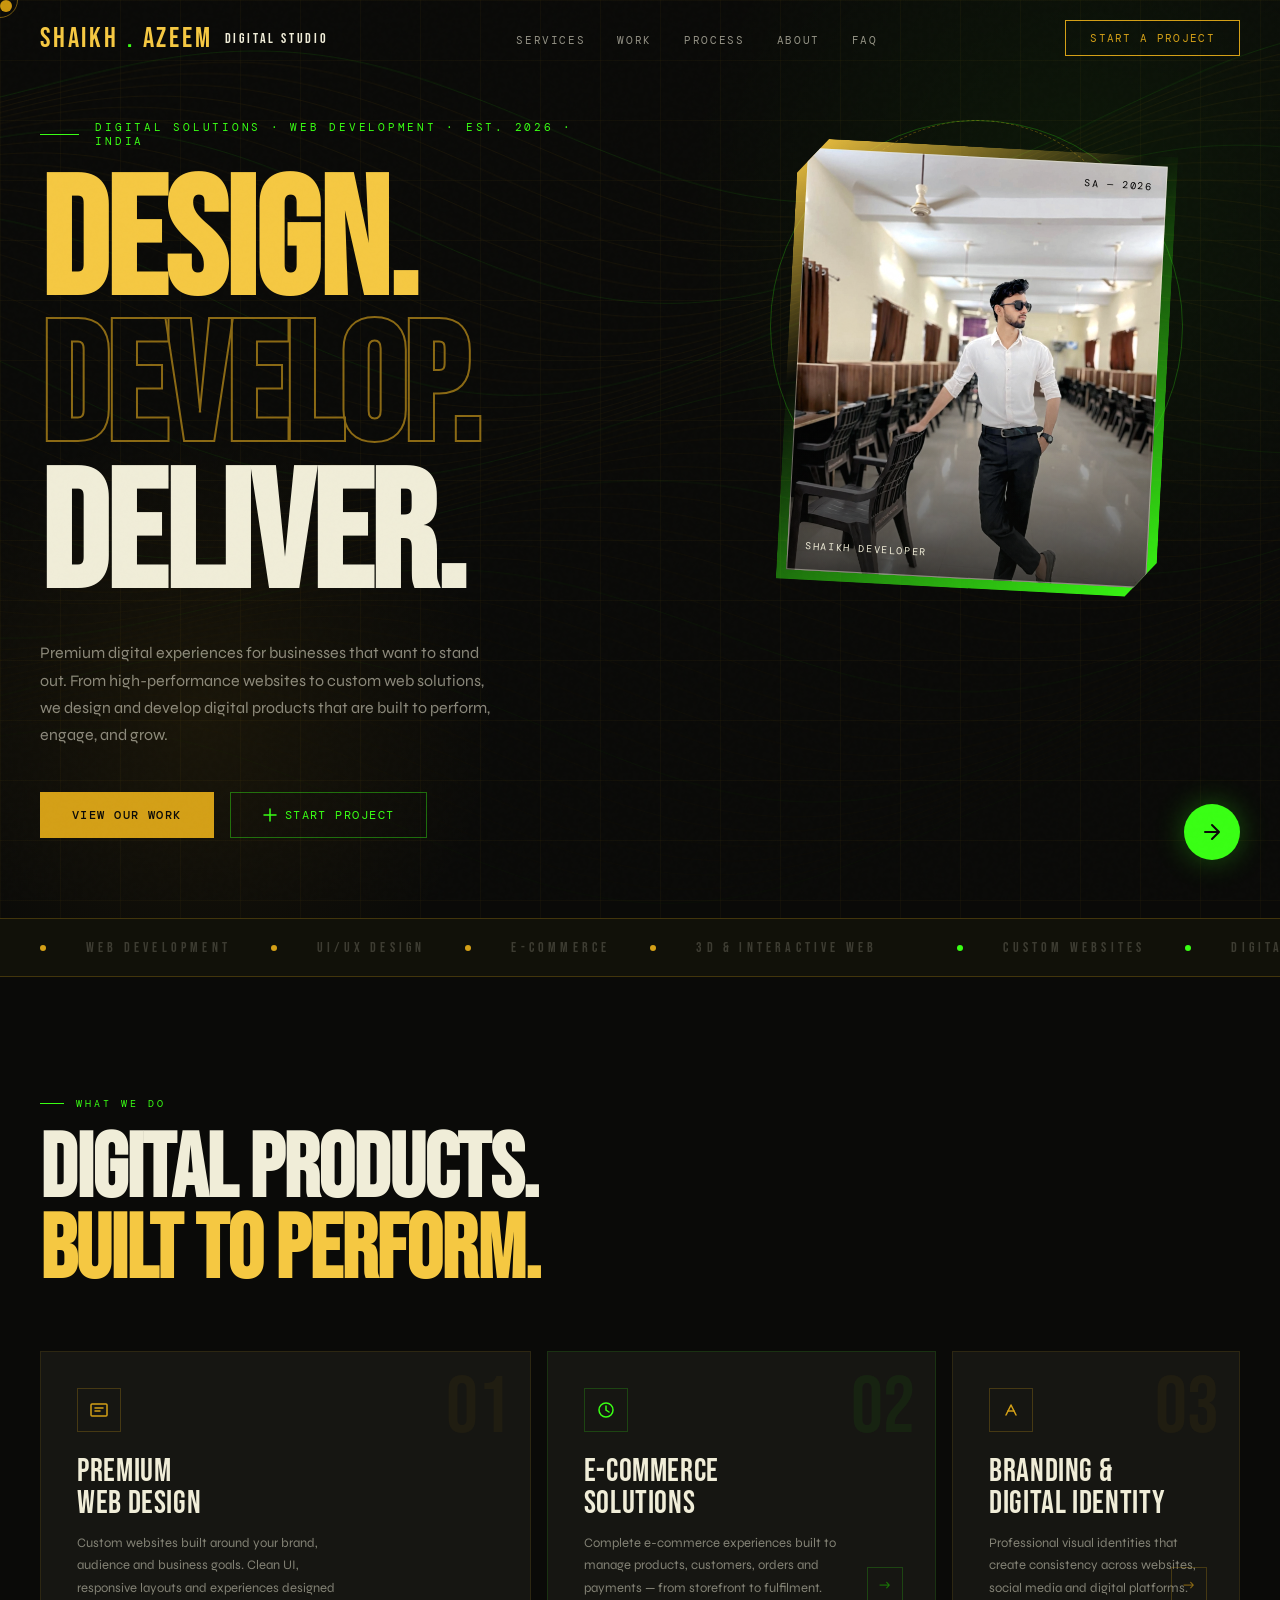
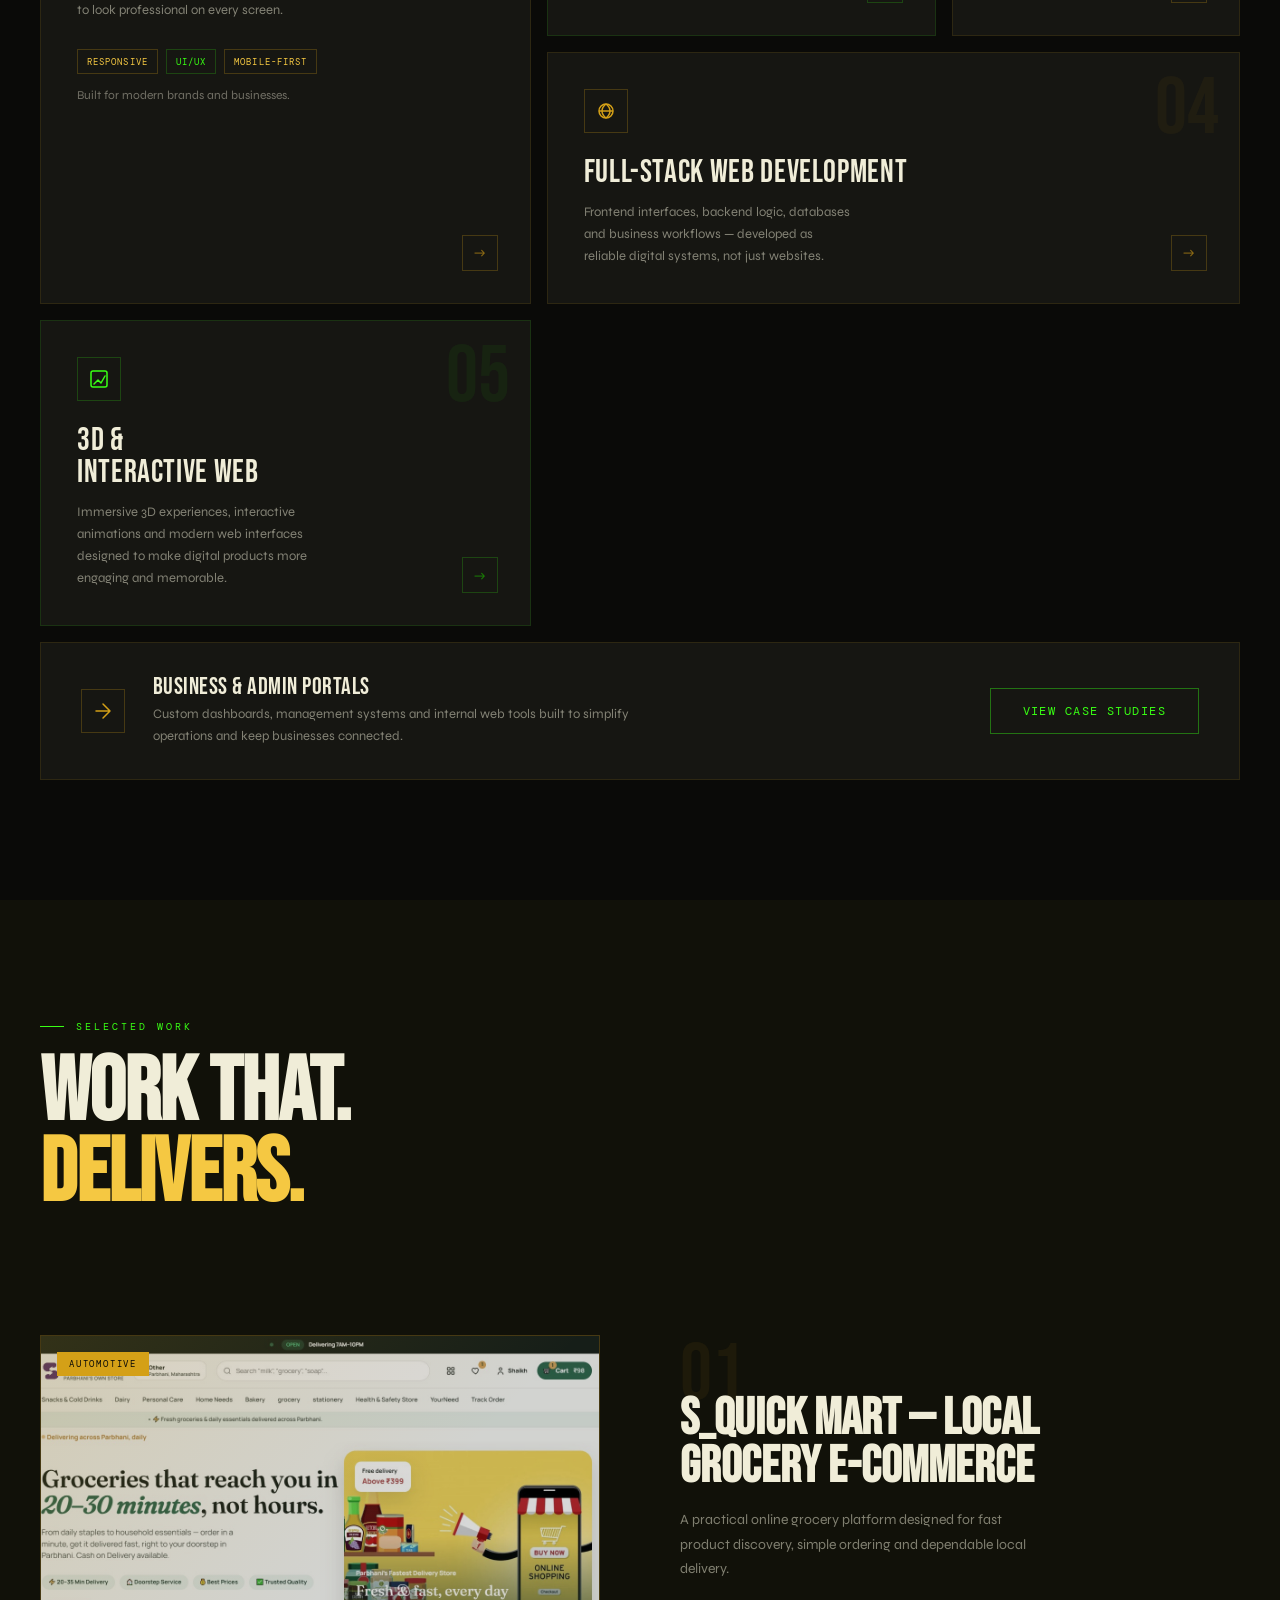
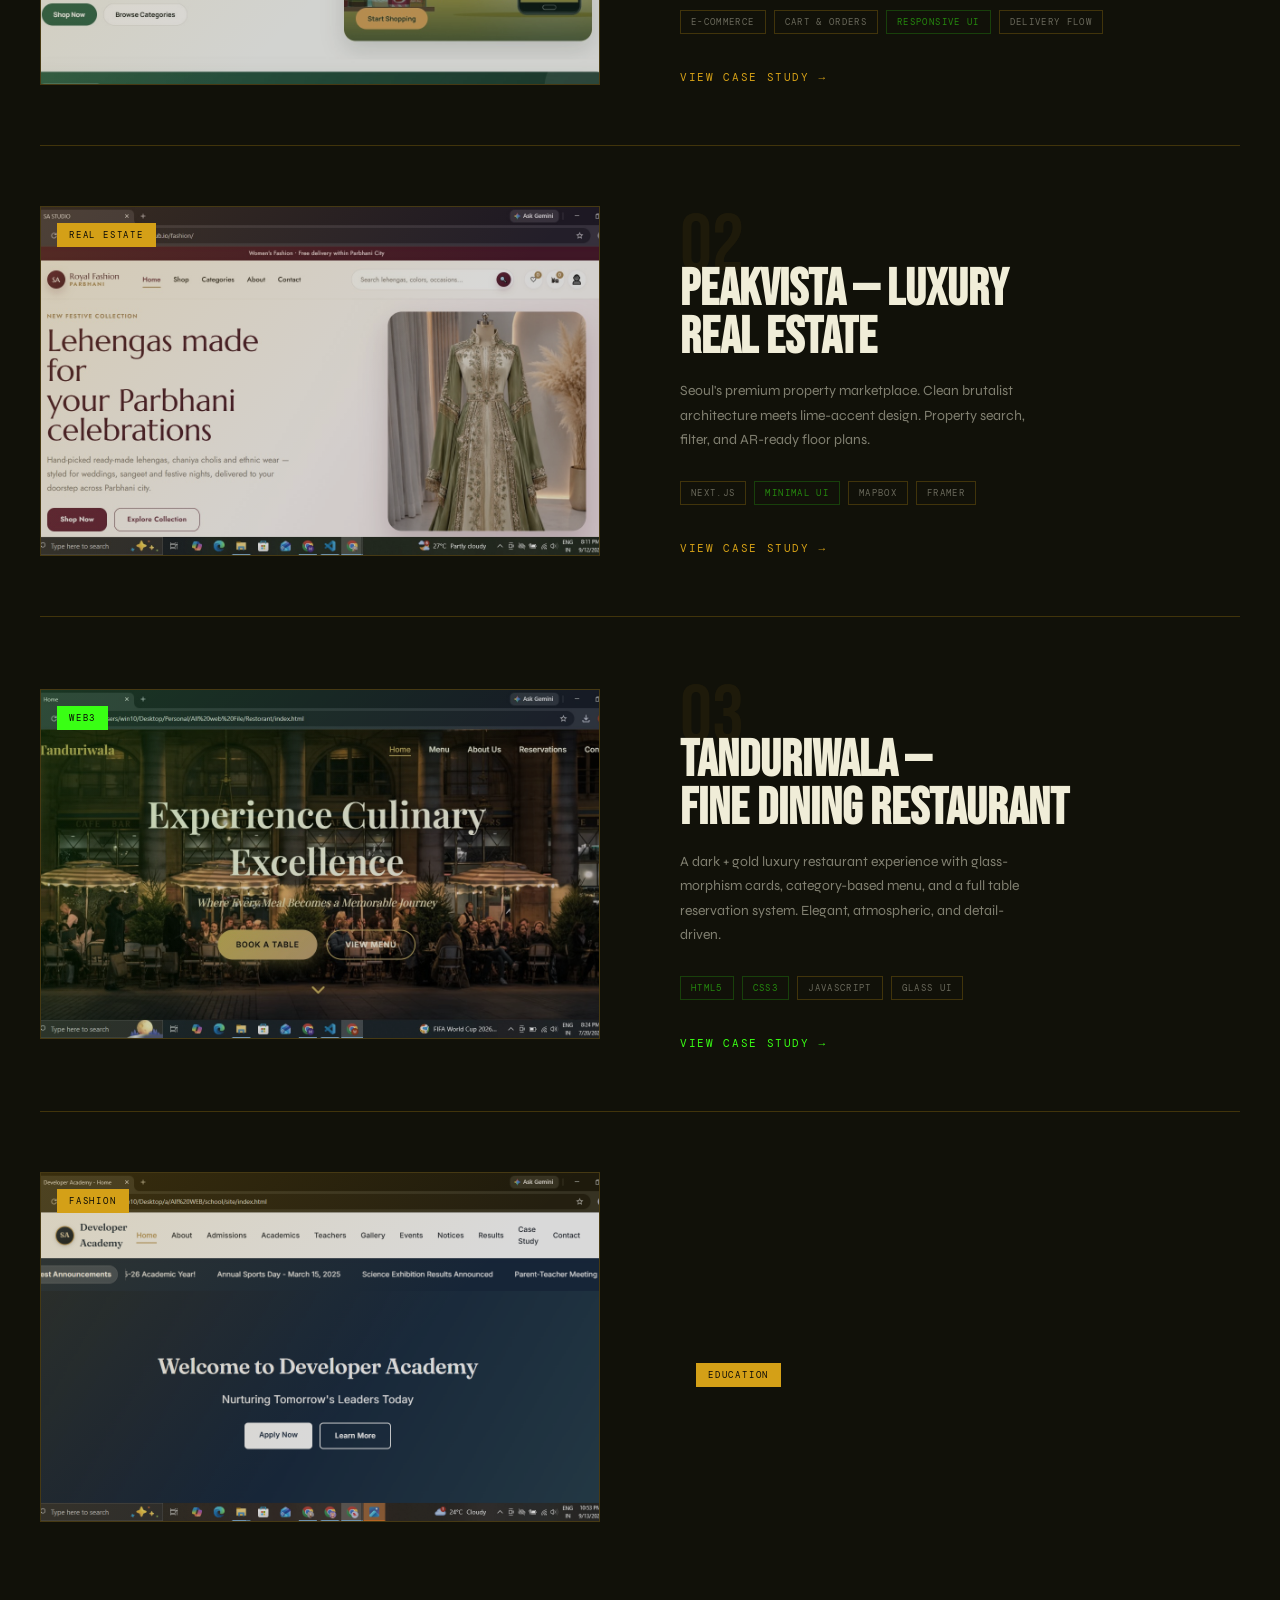
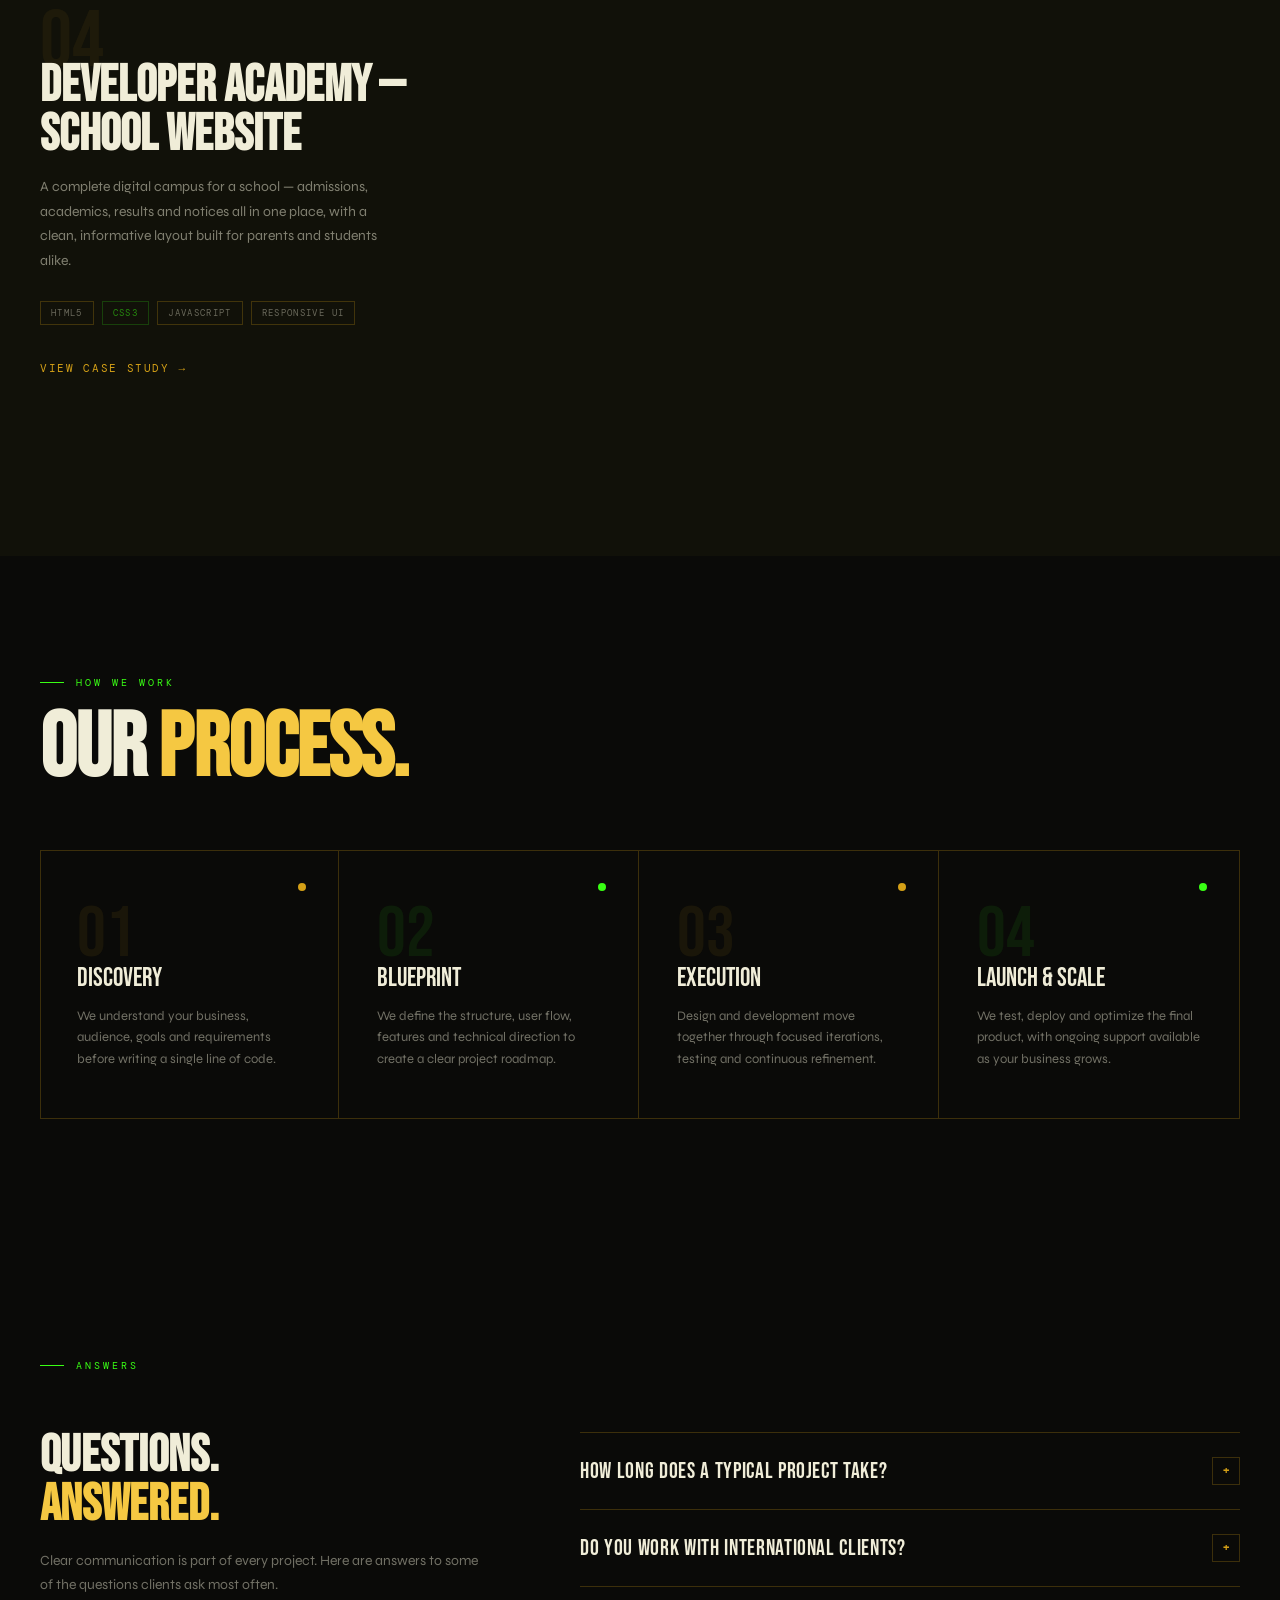
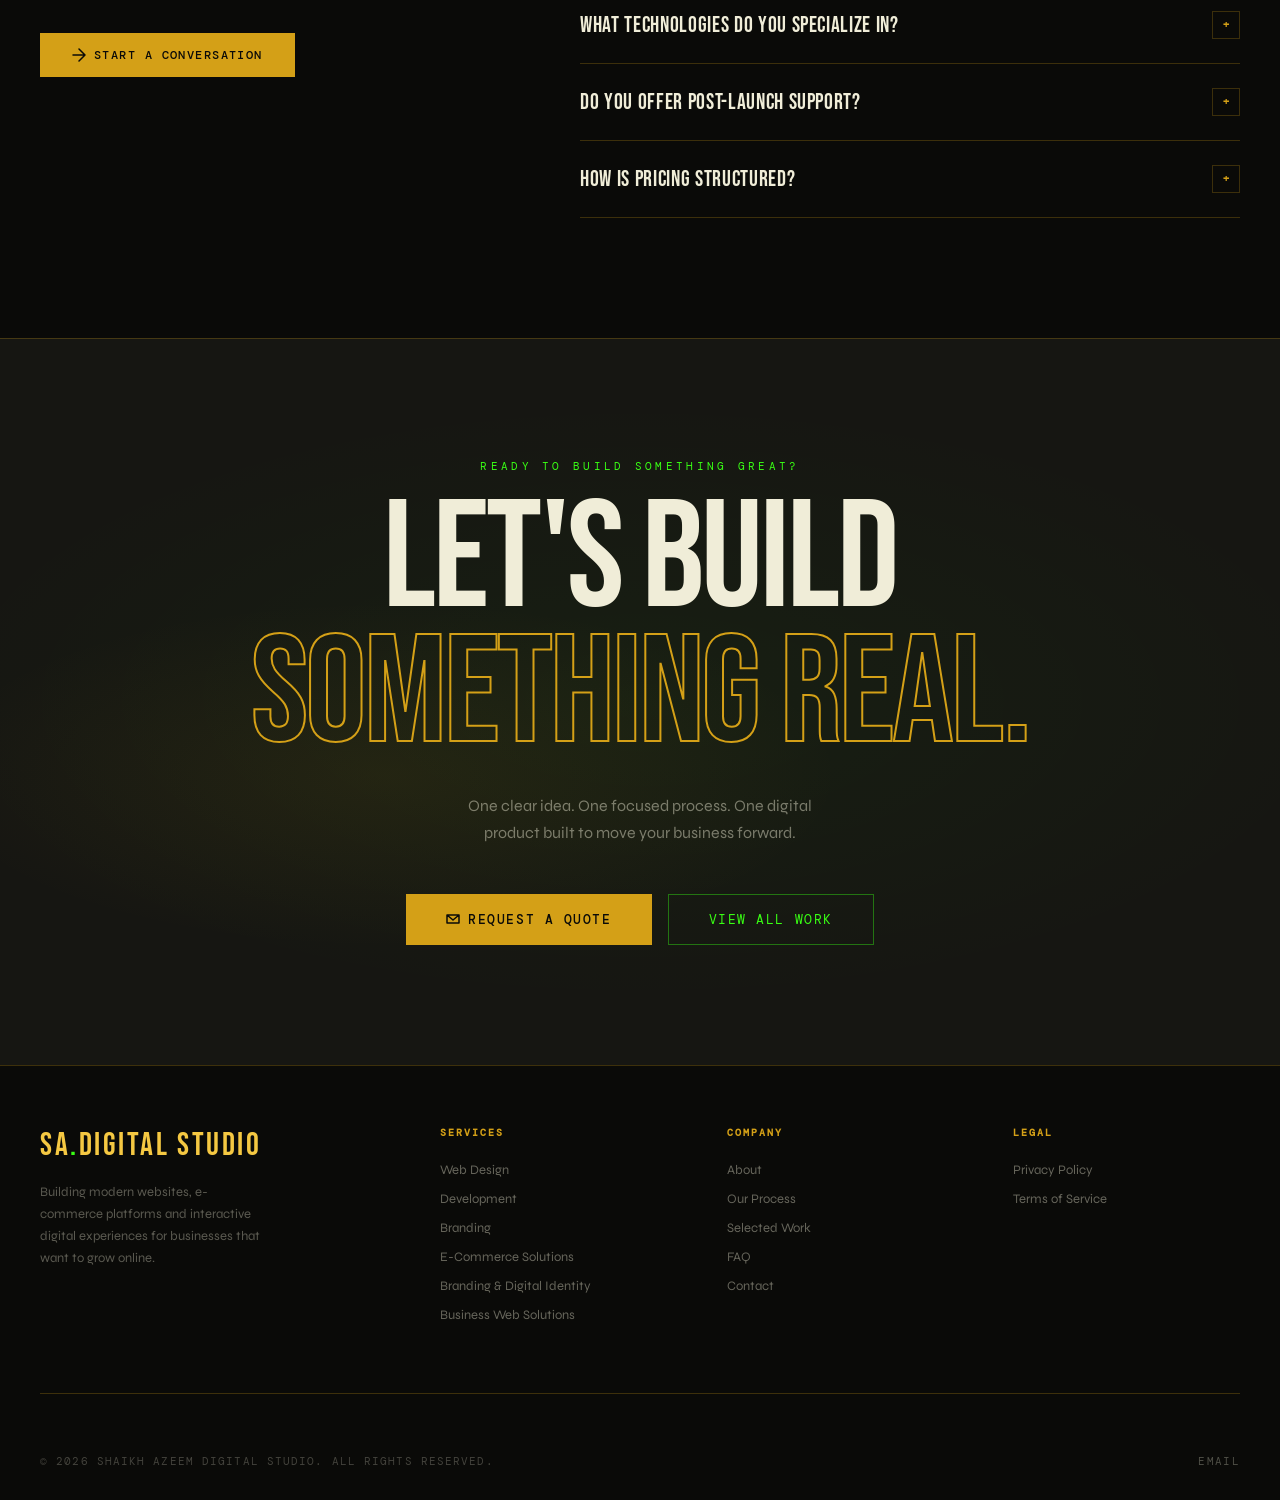
==== commit 53bcc310: "." ====
--- a/index.html
+++ b/index.html
@@ -2263,7 +2263,7 @@
           <div class="project-item reverse reveal">
             <div class="project-visual reveal-r">
               <img
-                src="https://images.unsplash.com/photo-1490481651871-ab68de25d43d?q=80&w=1200&auto=format&fit=crop"
+                src="images/academy/1.png"
                 alt="Fashion"
               />
               <div class="proj-overlay"></div>
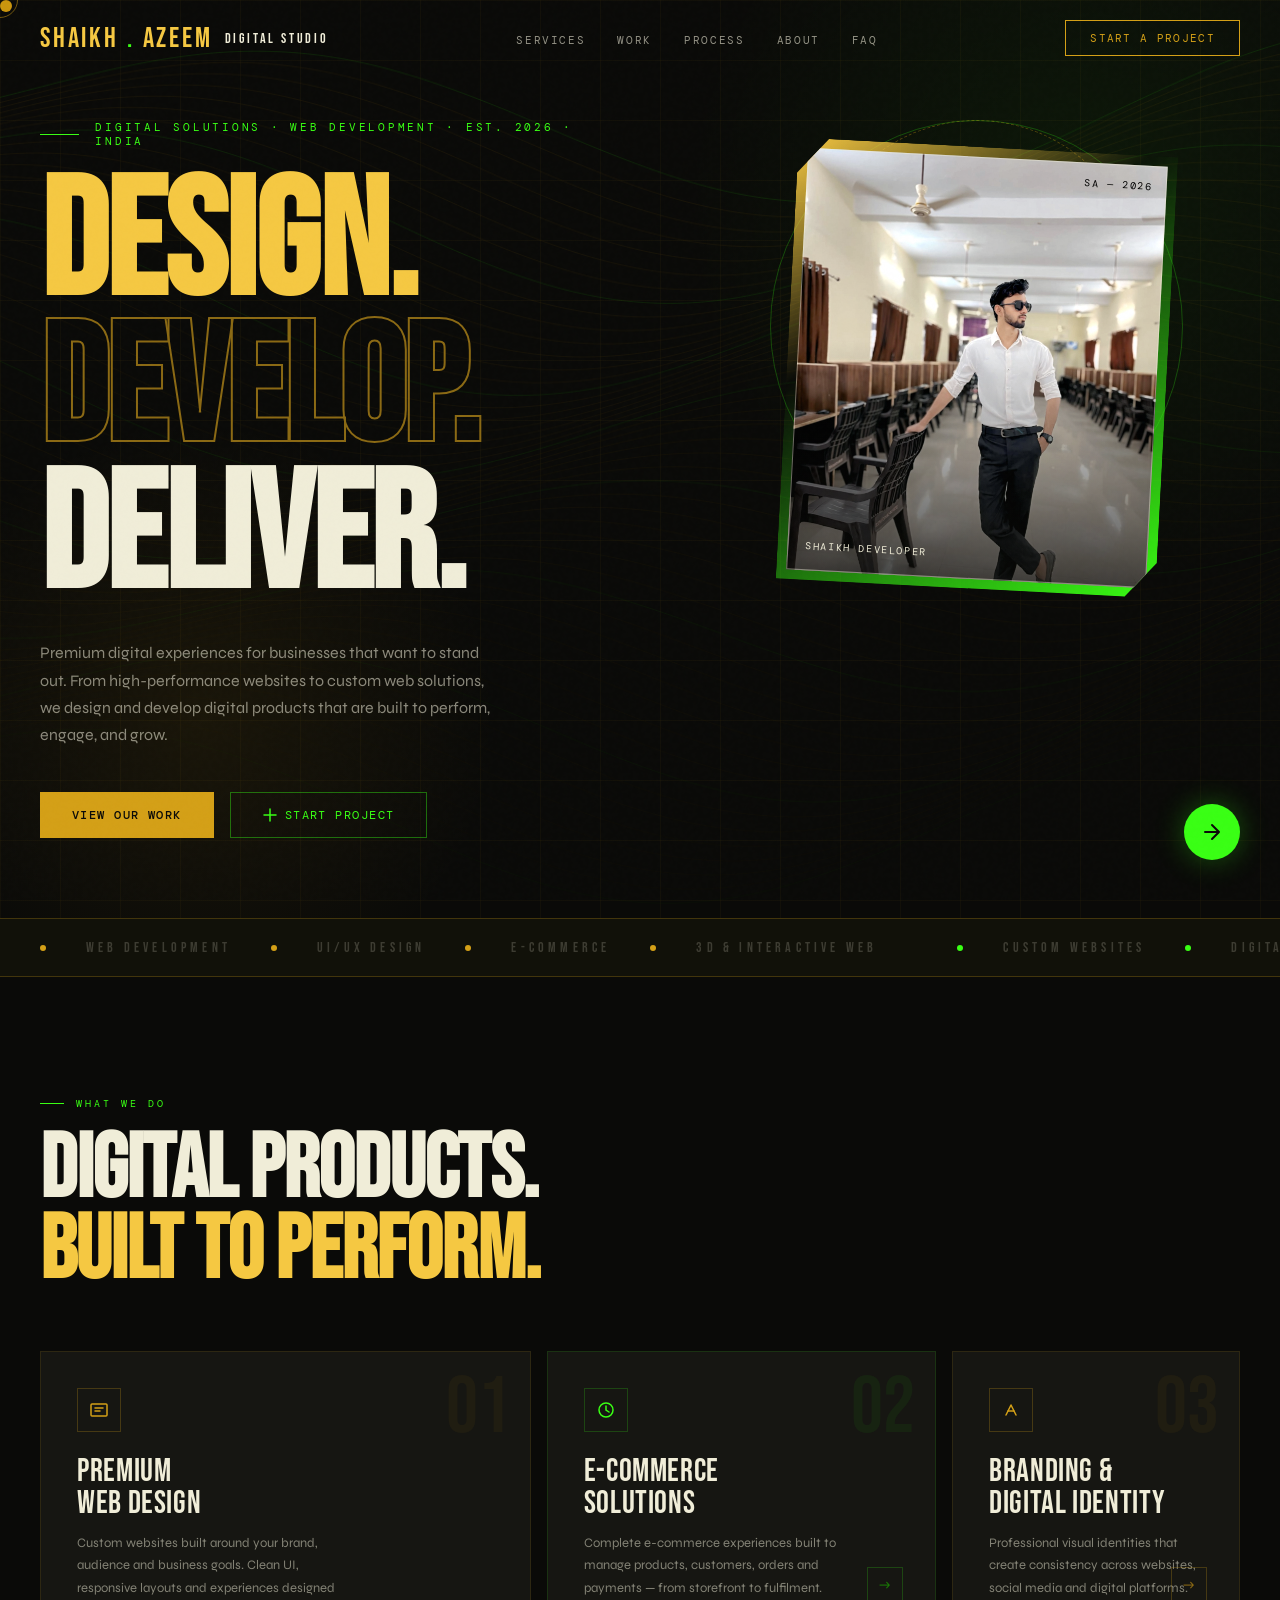
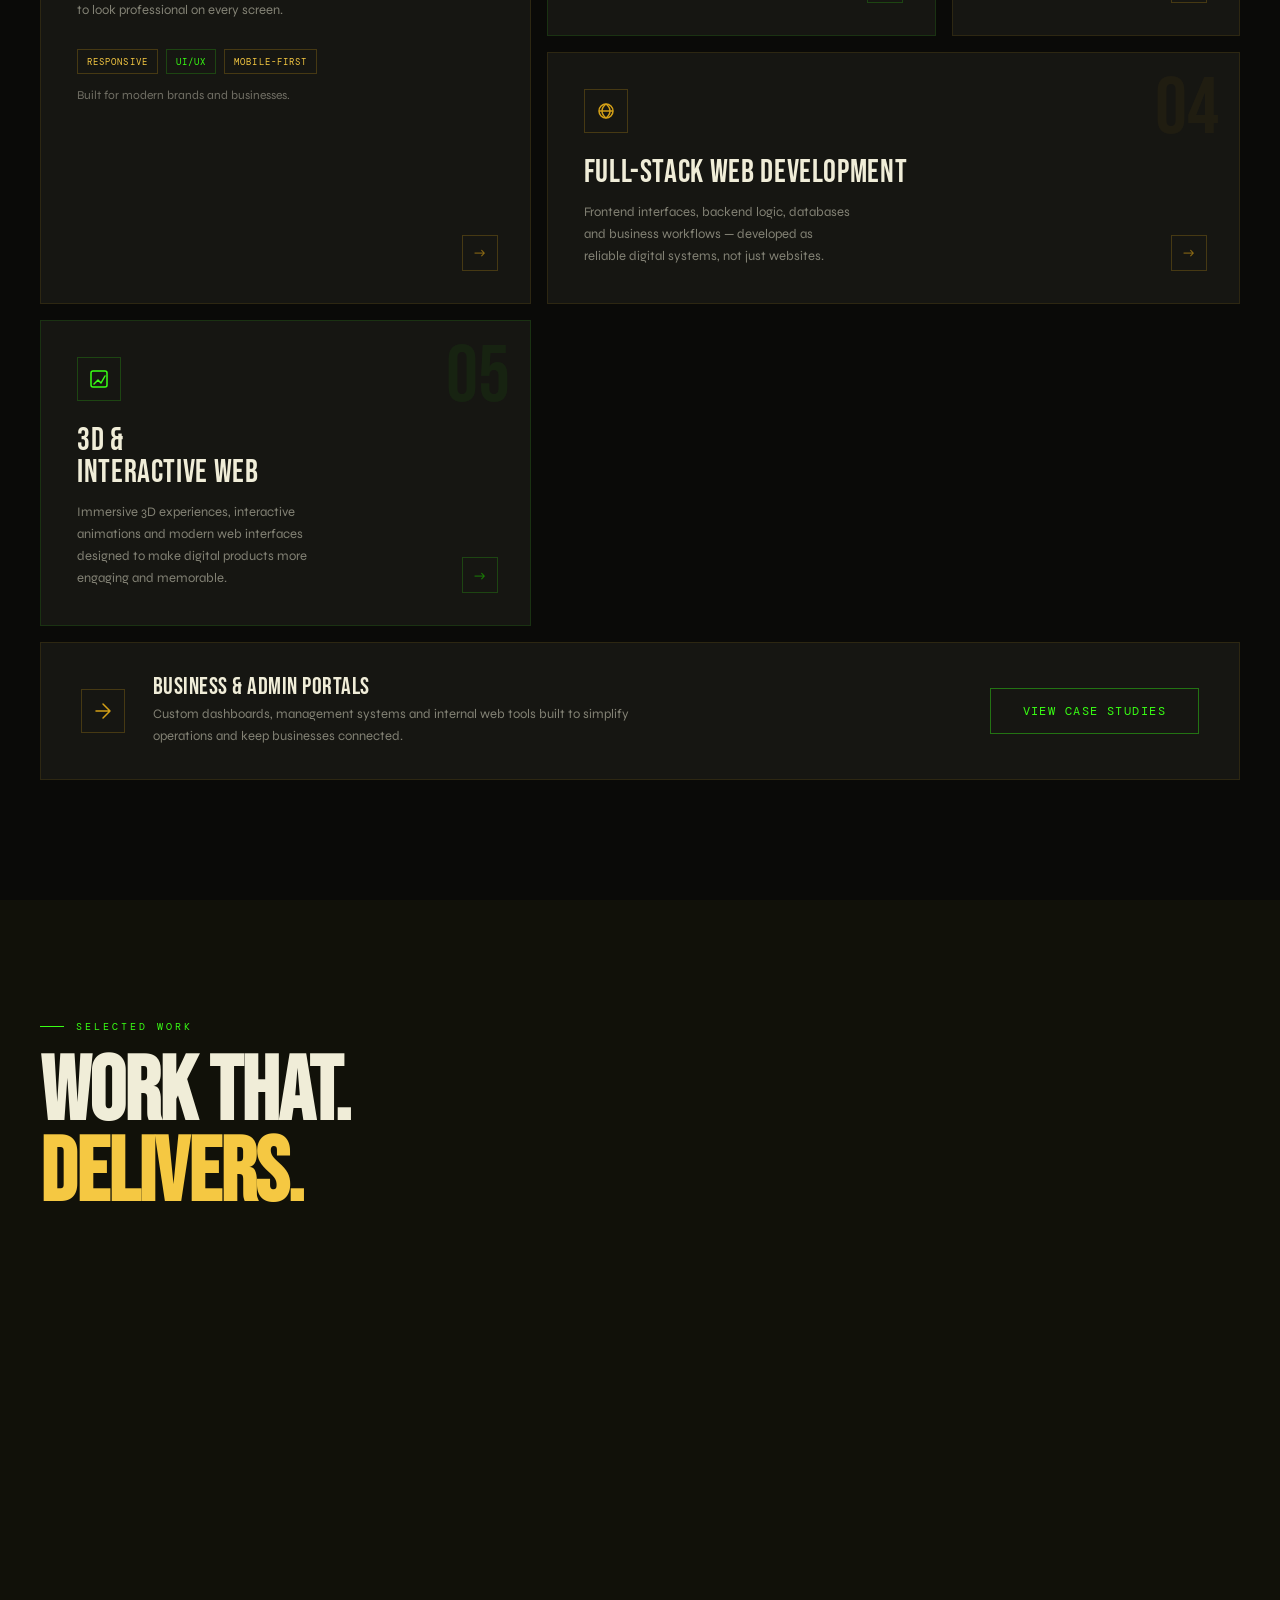
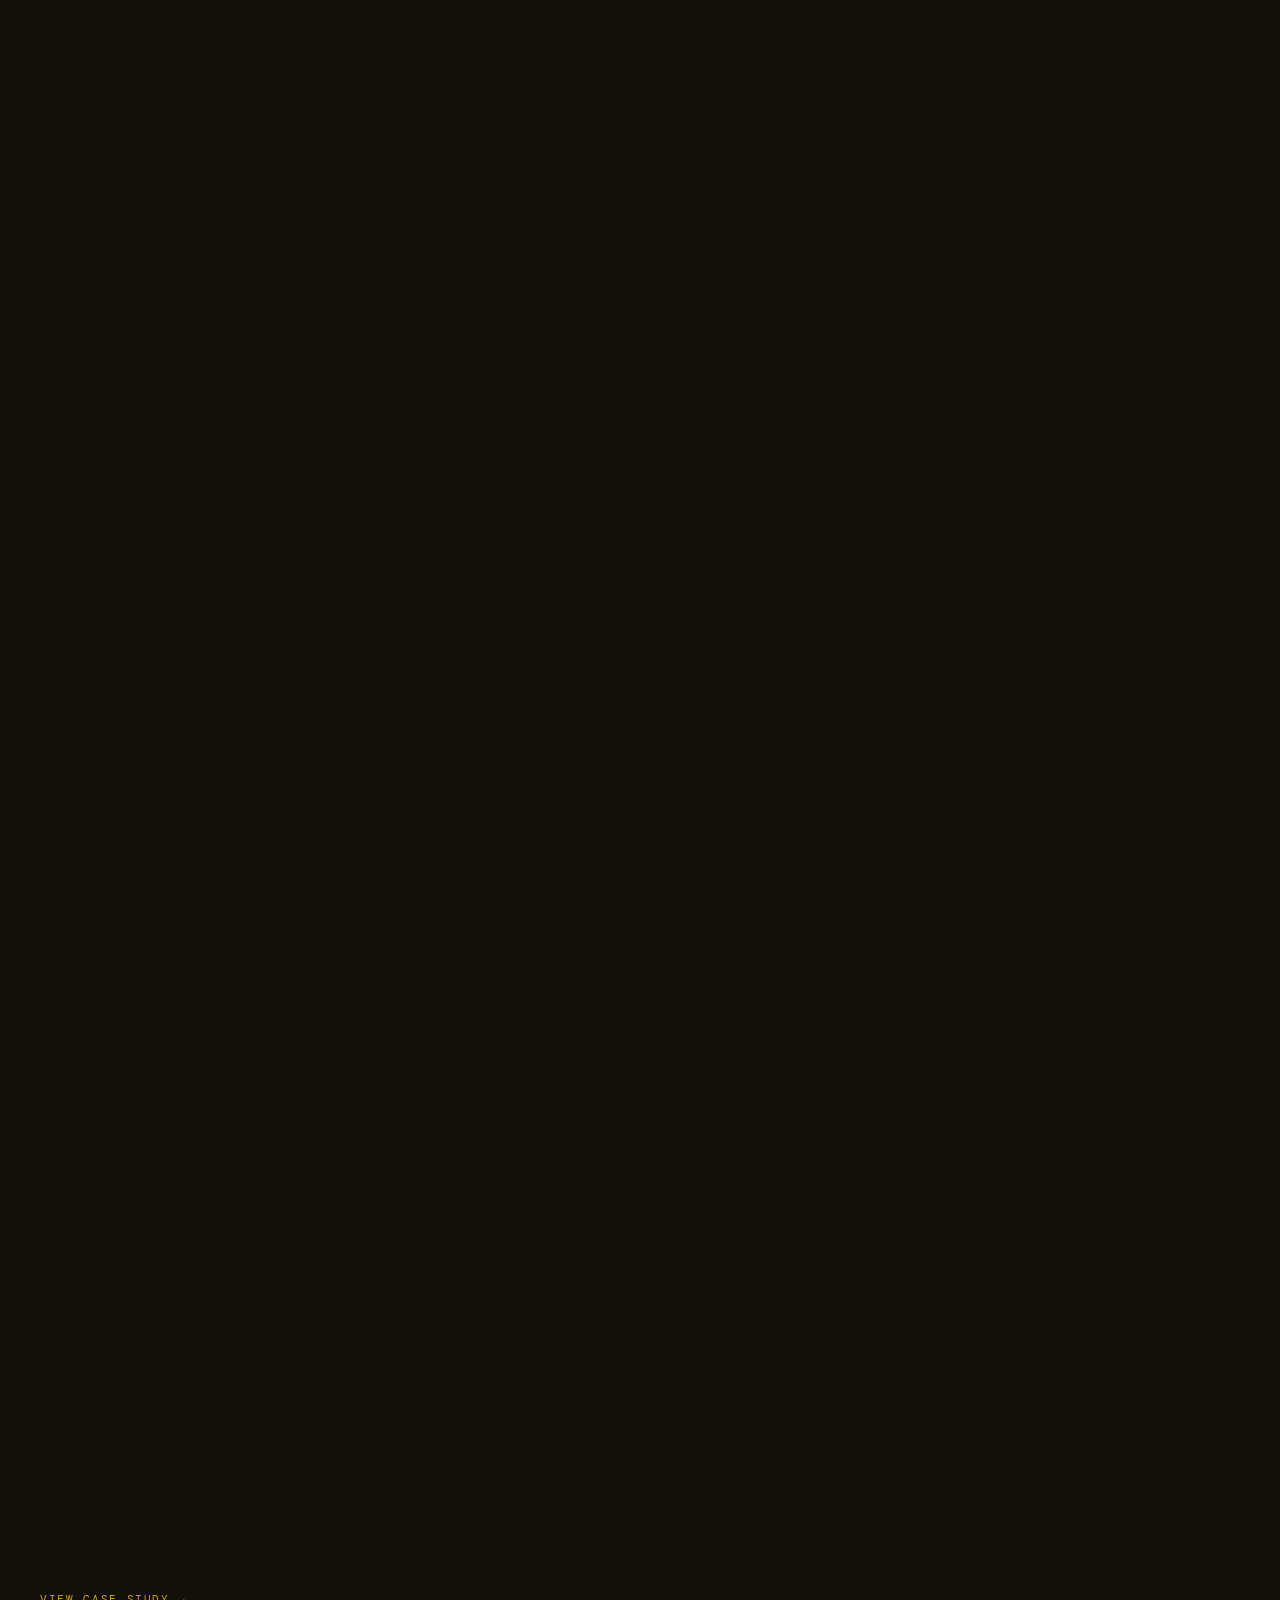
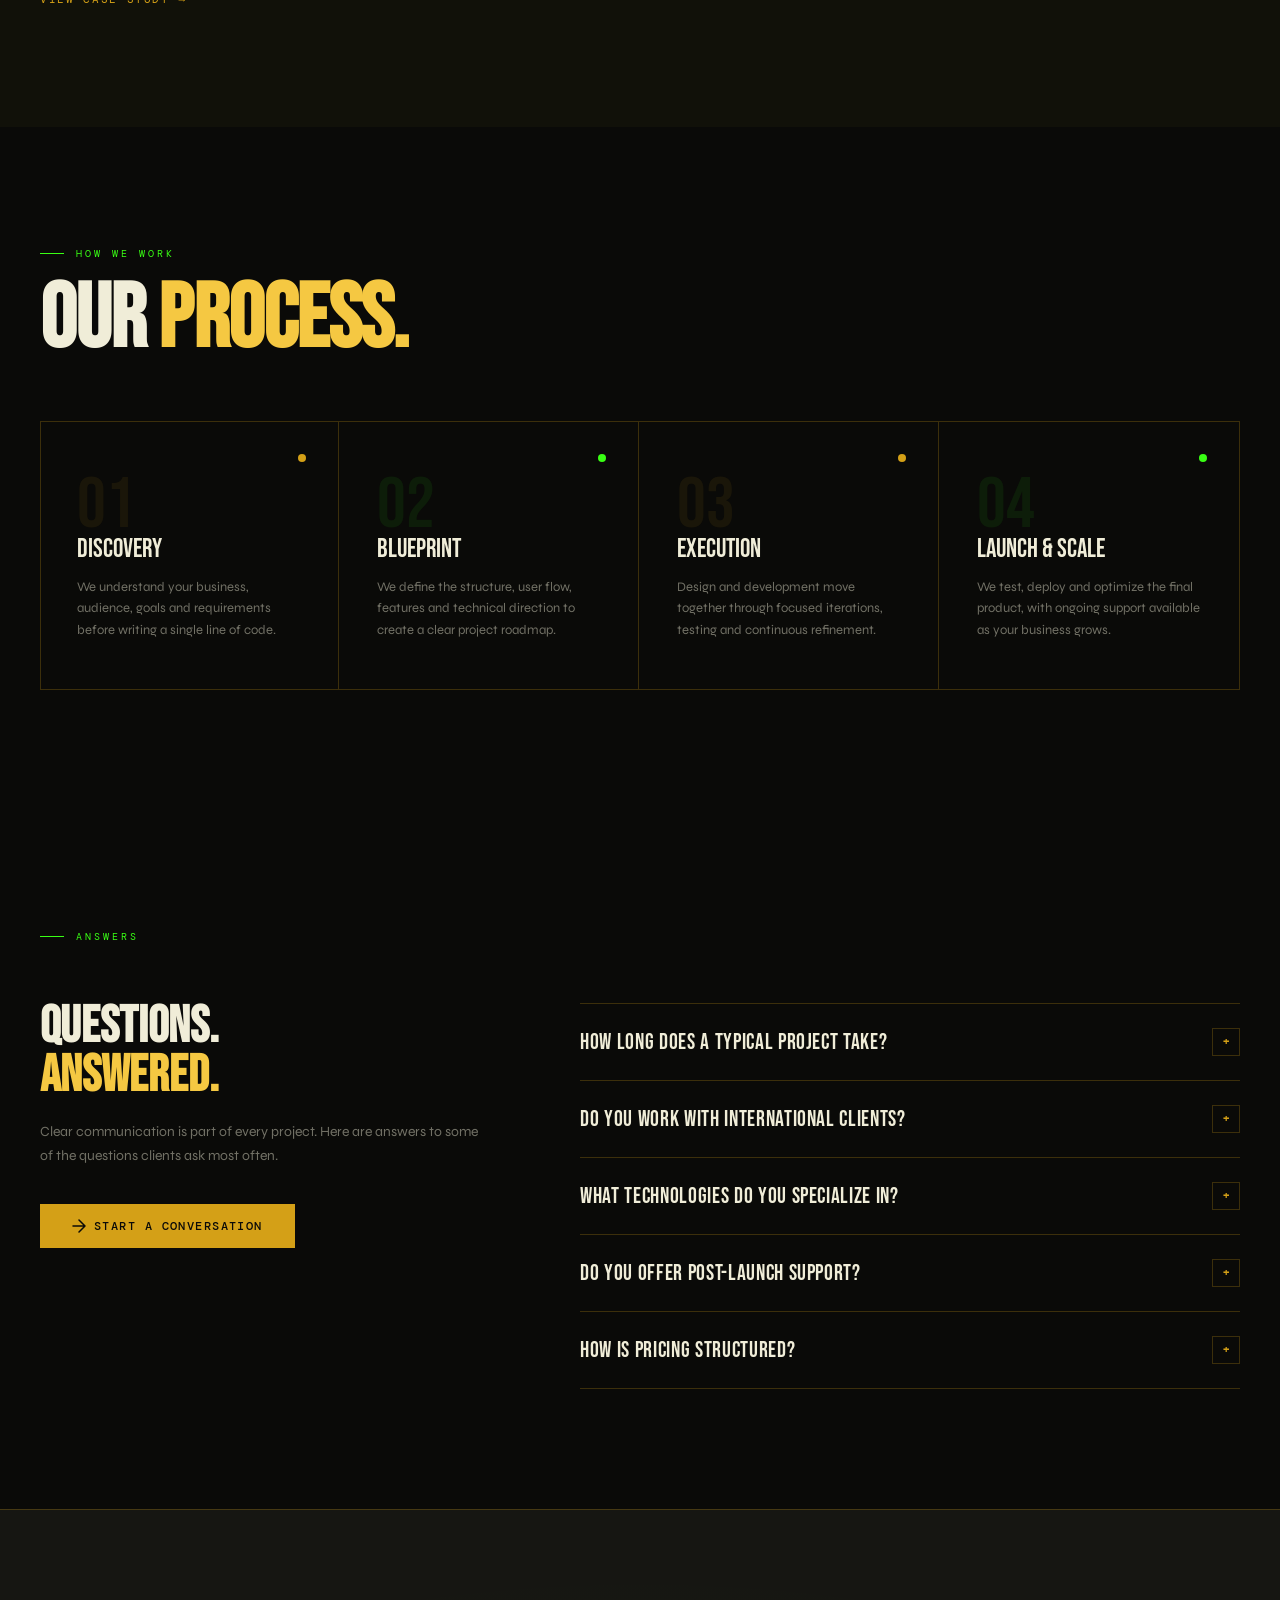
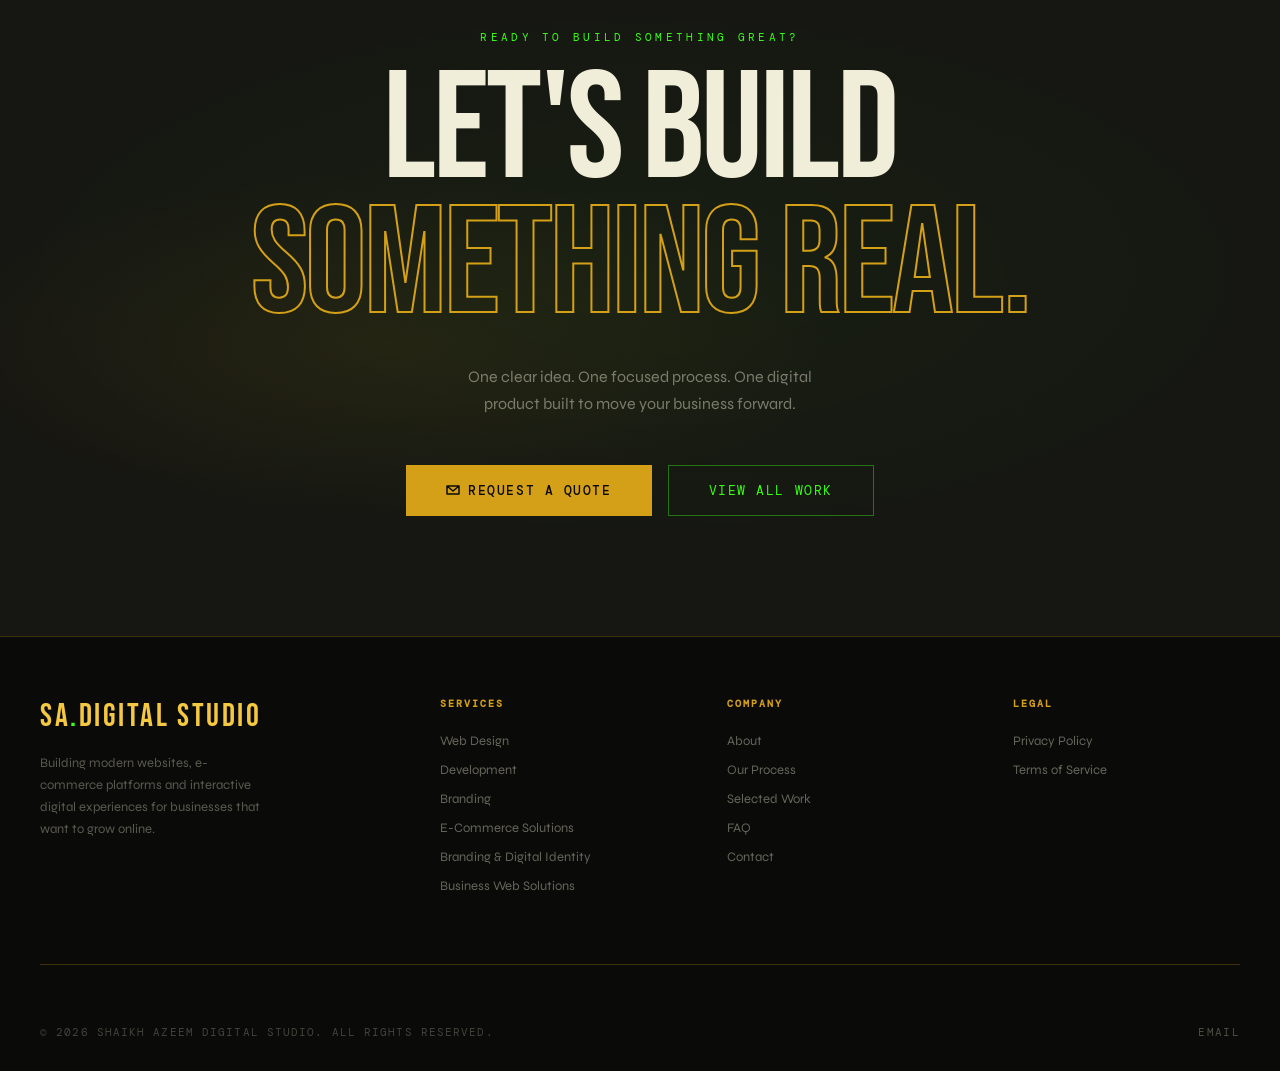
==== commit 2a47de22: "," ====
--- a/index.html
+++ b/index.html
@@ -2260,32 +2260,31 @@
           </div>
 
           <!-- P4: FASHION -->
-          <div class="project-item reverse reveal">
-            <div class="project-visual reveal-r">
-              <img
-                src="images/academy/1.png"
-                alt="Fashion"
-              />
-              <div class="proj-overlay"></div>
-              <div class="proj-tag">Fashion</div>
+                     <div class="project-item reverse reveal">
+              <div class="project-visual reveal-r">
+                <img
+                  src="images/academy/1.png"
+                  alt="Developer Academy"
+                />
+                <div class="proj-overlay"></div>
+                <div class="proj-tag">Education</div>
+              </div>
+              <div class="project-info reveal-l">
+                <div class="proj-num">04</div>
+                <h3>DEVELOPER ACADEMY —<br />School Website</h3>
+                <p>
+                  A complete digital campus for a school — admissions, academics,
+                  results and notices all in one place, with a clean, informative
+                  layout built for parents and students alike.
+                </p>
+                <div class="proj-tags">
+                  <span class="proj-tag-item">HTML5</span>
+                  <span class="proj-tag-item green">CSS3</span>
+                  <span class="proj-tag-item">JavaScript</span>
+                  <span class="proj-tag-item">Responsive UI</span>
+                </div>
+              </div>
             </div>
-            <div class="project-info reveal-l">
-                          <div class="proj-tag">Education</div>
-            </div>
-            <div class="project-info reveal-l">
-              <div class="proj-num">04</div>
-              <h3>DEVELOPER ACADEMY —<br />School Website</h3>
-              <p>
-                A complete digital campus for a school — admissions, academics,
-                results and notices all in one place, with a clean, informative
-                layout built for parents and students alike.
-              </p>
-              <div class="proj-tags">
-                <span class="proj-tag-item">HTML5</span>
-                <span class="proj-tag-item green">CSS3</span>
-                <span class="proj-tag-item">JavaScript</span>
-                <span class="proj-tag-item">Responsive UI</span>
-              </div>
               <a href="projects.html?project=4" class="proj-link">View Case Study →</a>
             </div>
           </div>
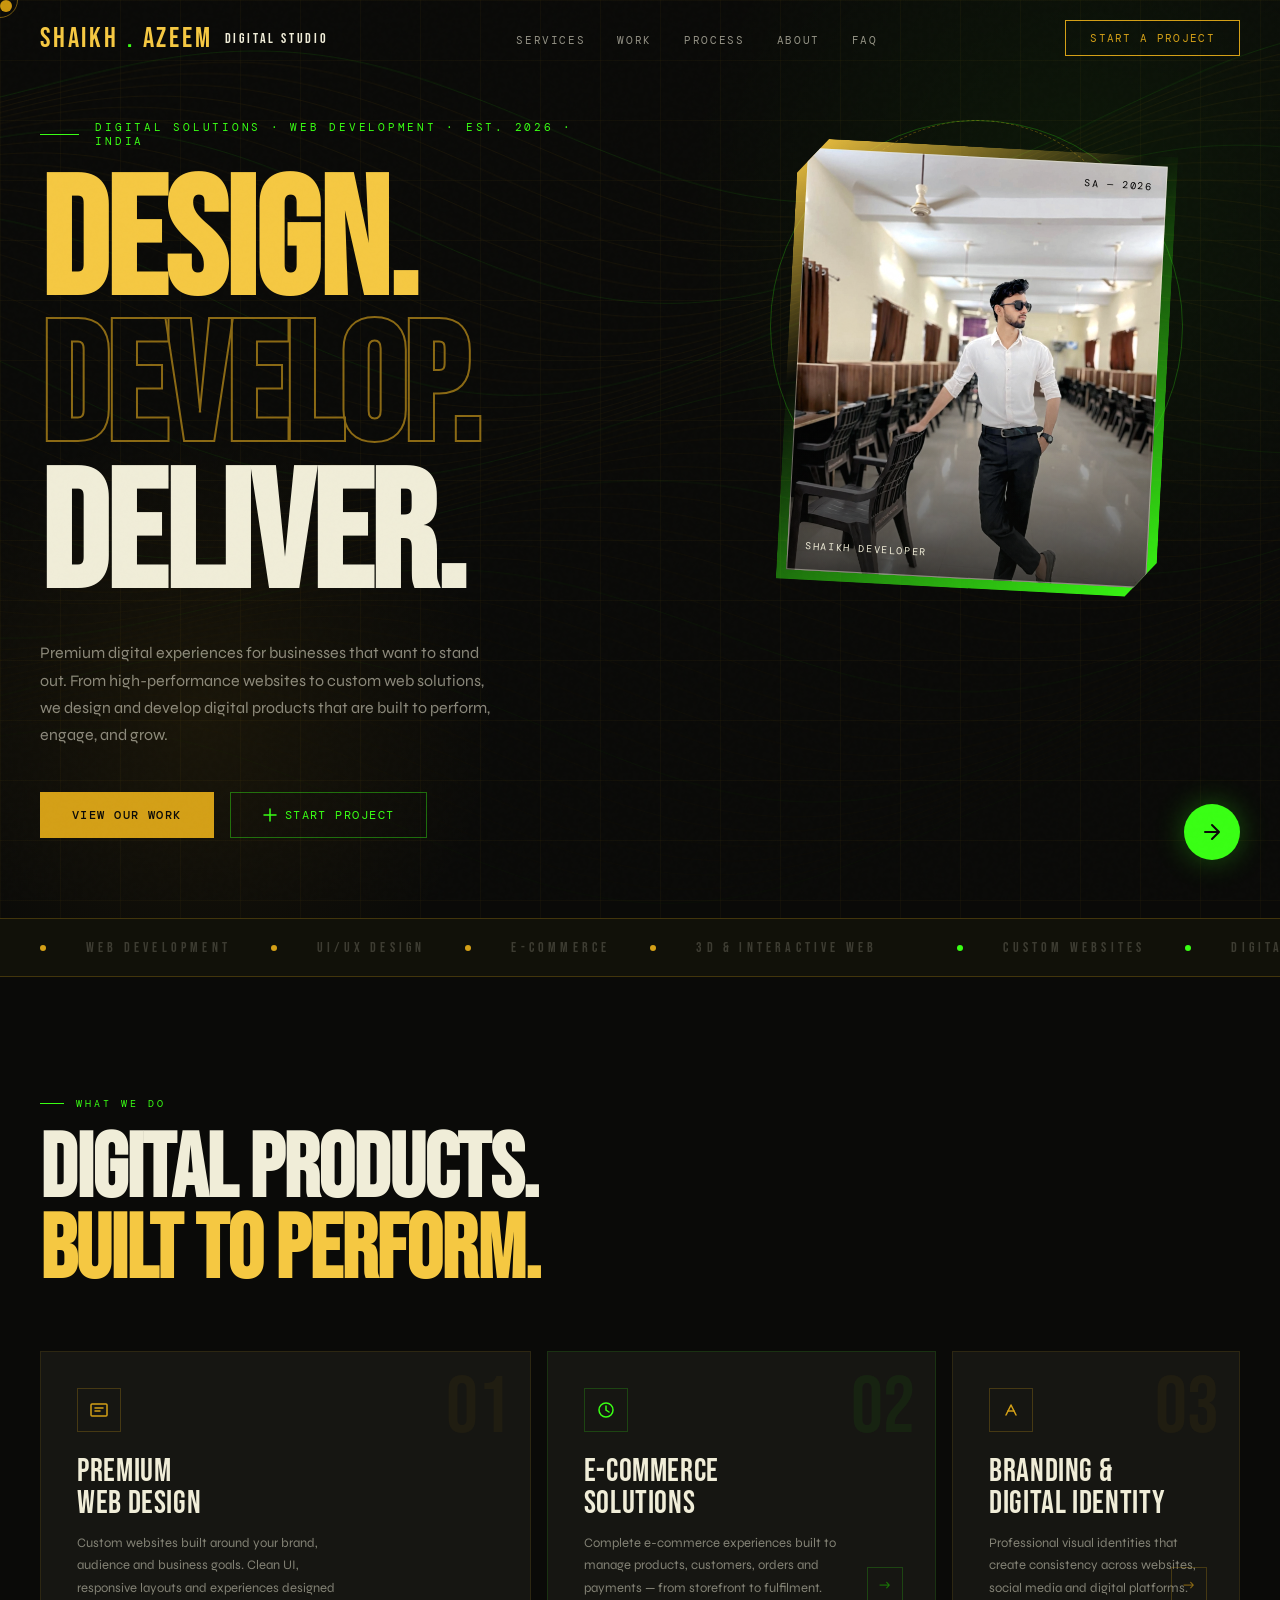
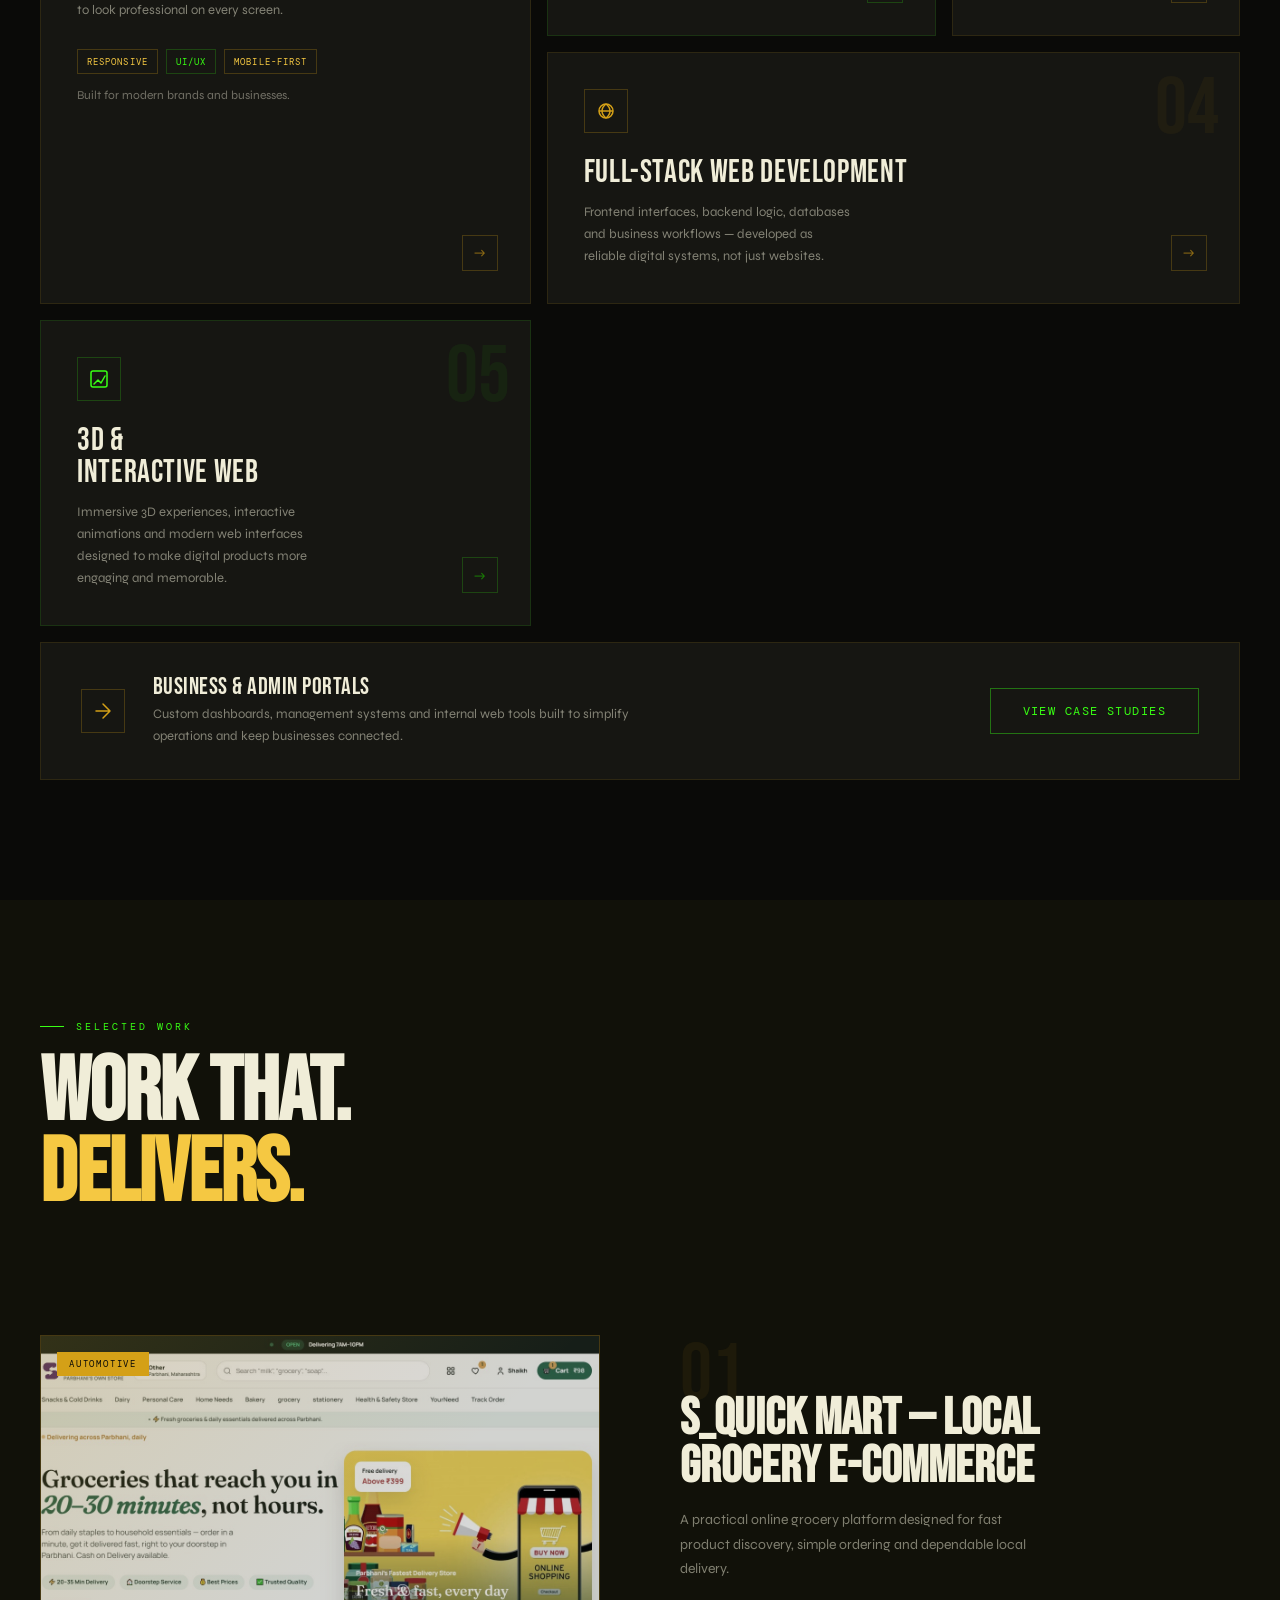
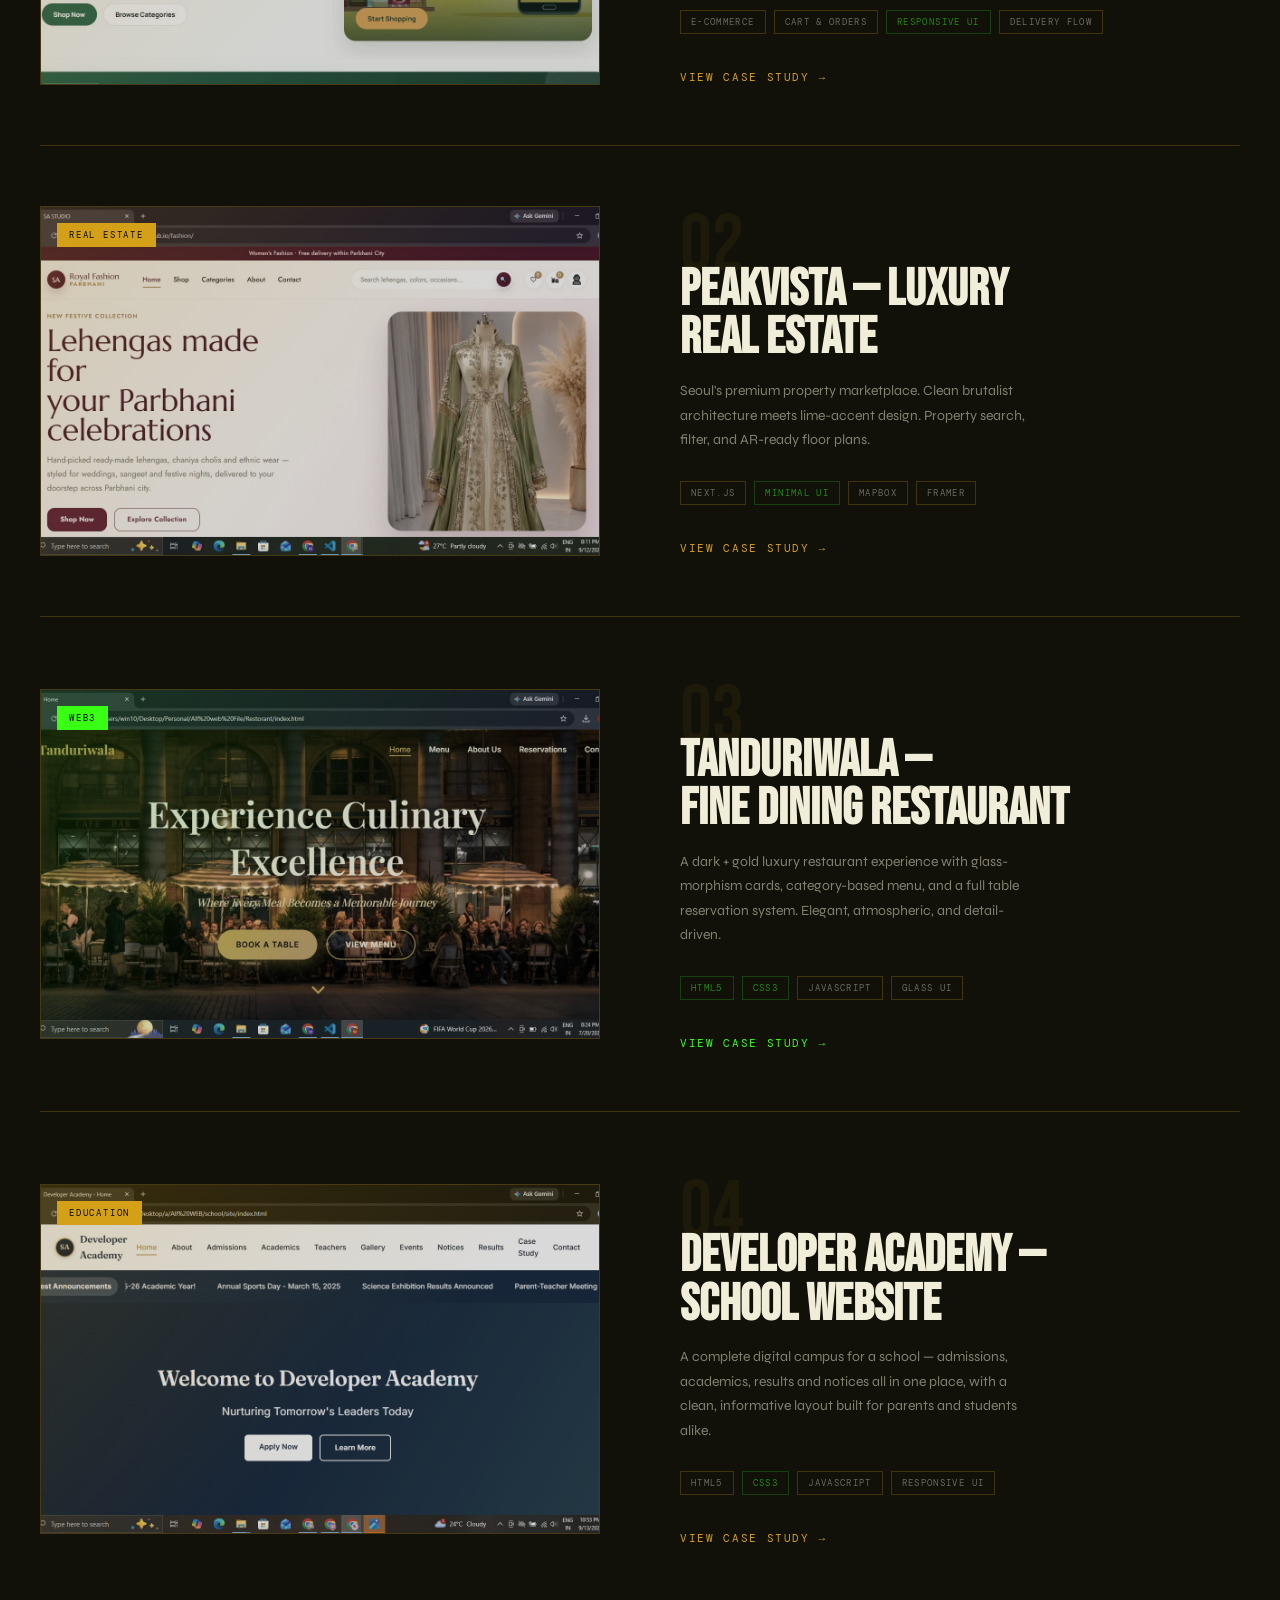
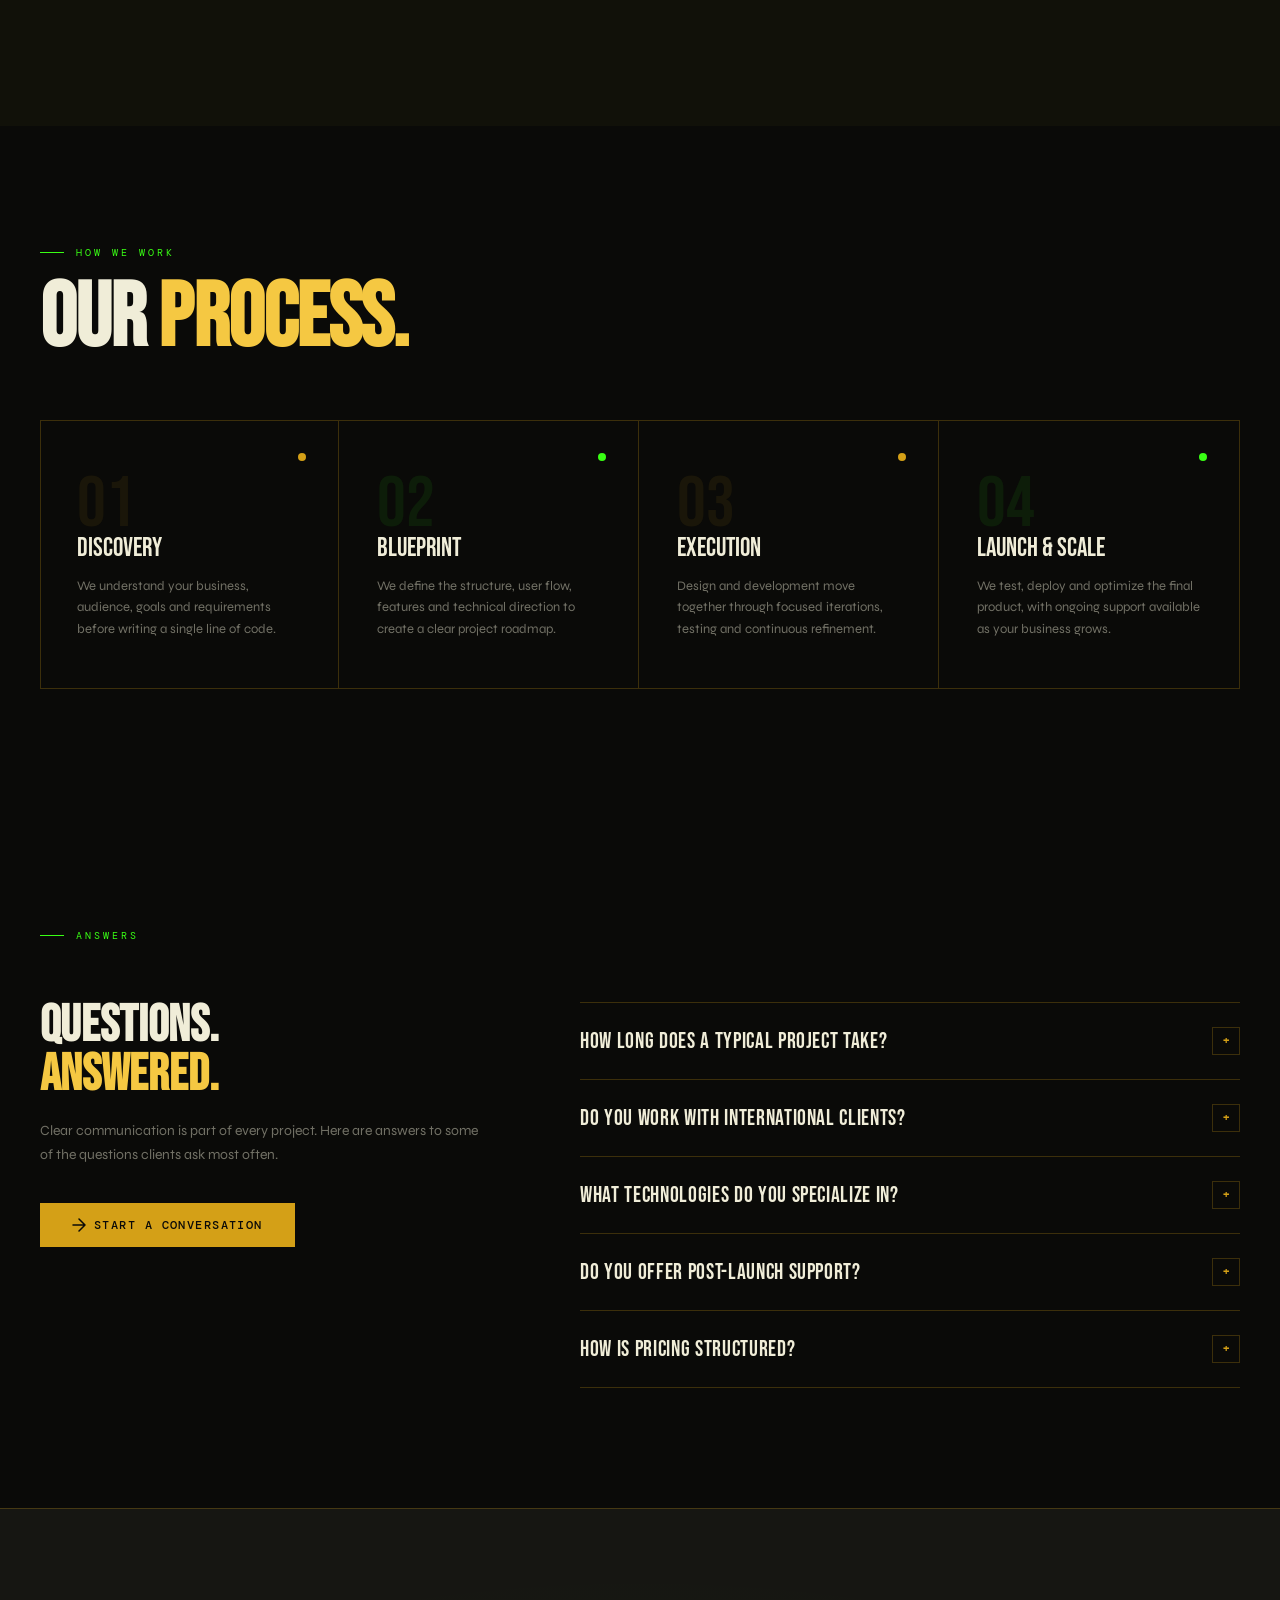
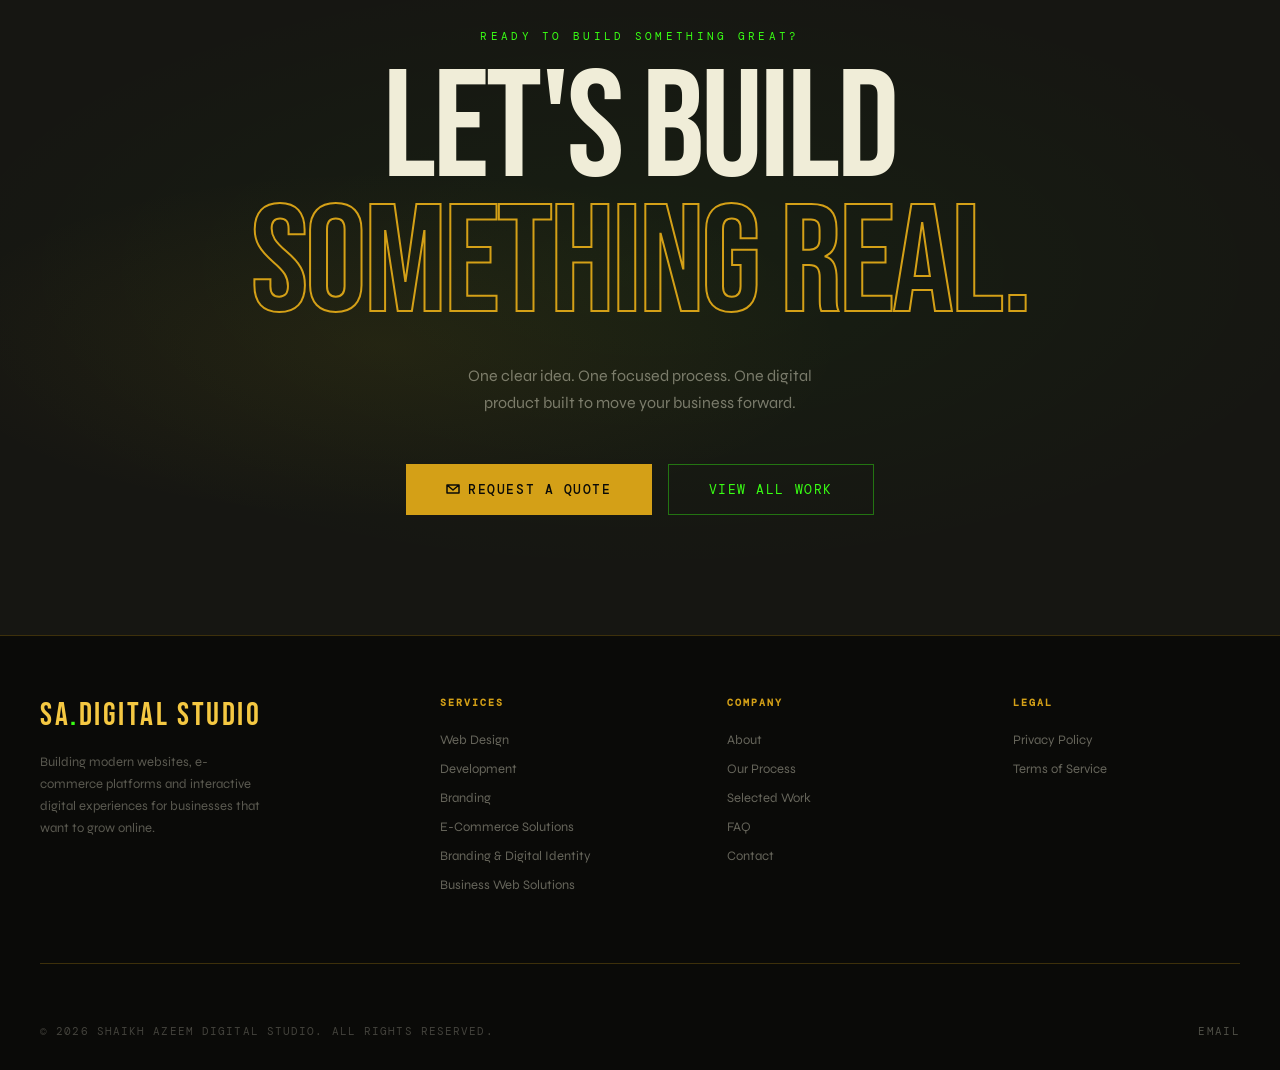
==== commit 41690722: "." ====
--- a/index.html
+++ b/index.html
@@ -2260,7 +2260,7 @@
           </div>
 
           <!-- P4: FASHION -->
-                     <div class="project-item reverse reveal">
+            <div class="project-item reverse reveal">
               <div class="project-visual reveal-r">
                 <img
                   src="images/academy/1.png"
@@ -2283,9 +2283,8 @@
                   <span class="proj-tag-item">JavaScript</span>
                   <span class="proj-tag-item">Responsive UI</span>
                 </div>
+                <a href="projects.html?project=4" class="proj-link">View Case Study →</a>
               </div>
-            </div>
-              <a href="projects.html?project=4" class="proj-link">View Case Study →</a>
             </div>
           </div>
         </div>
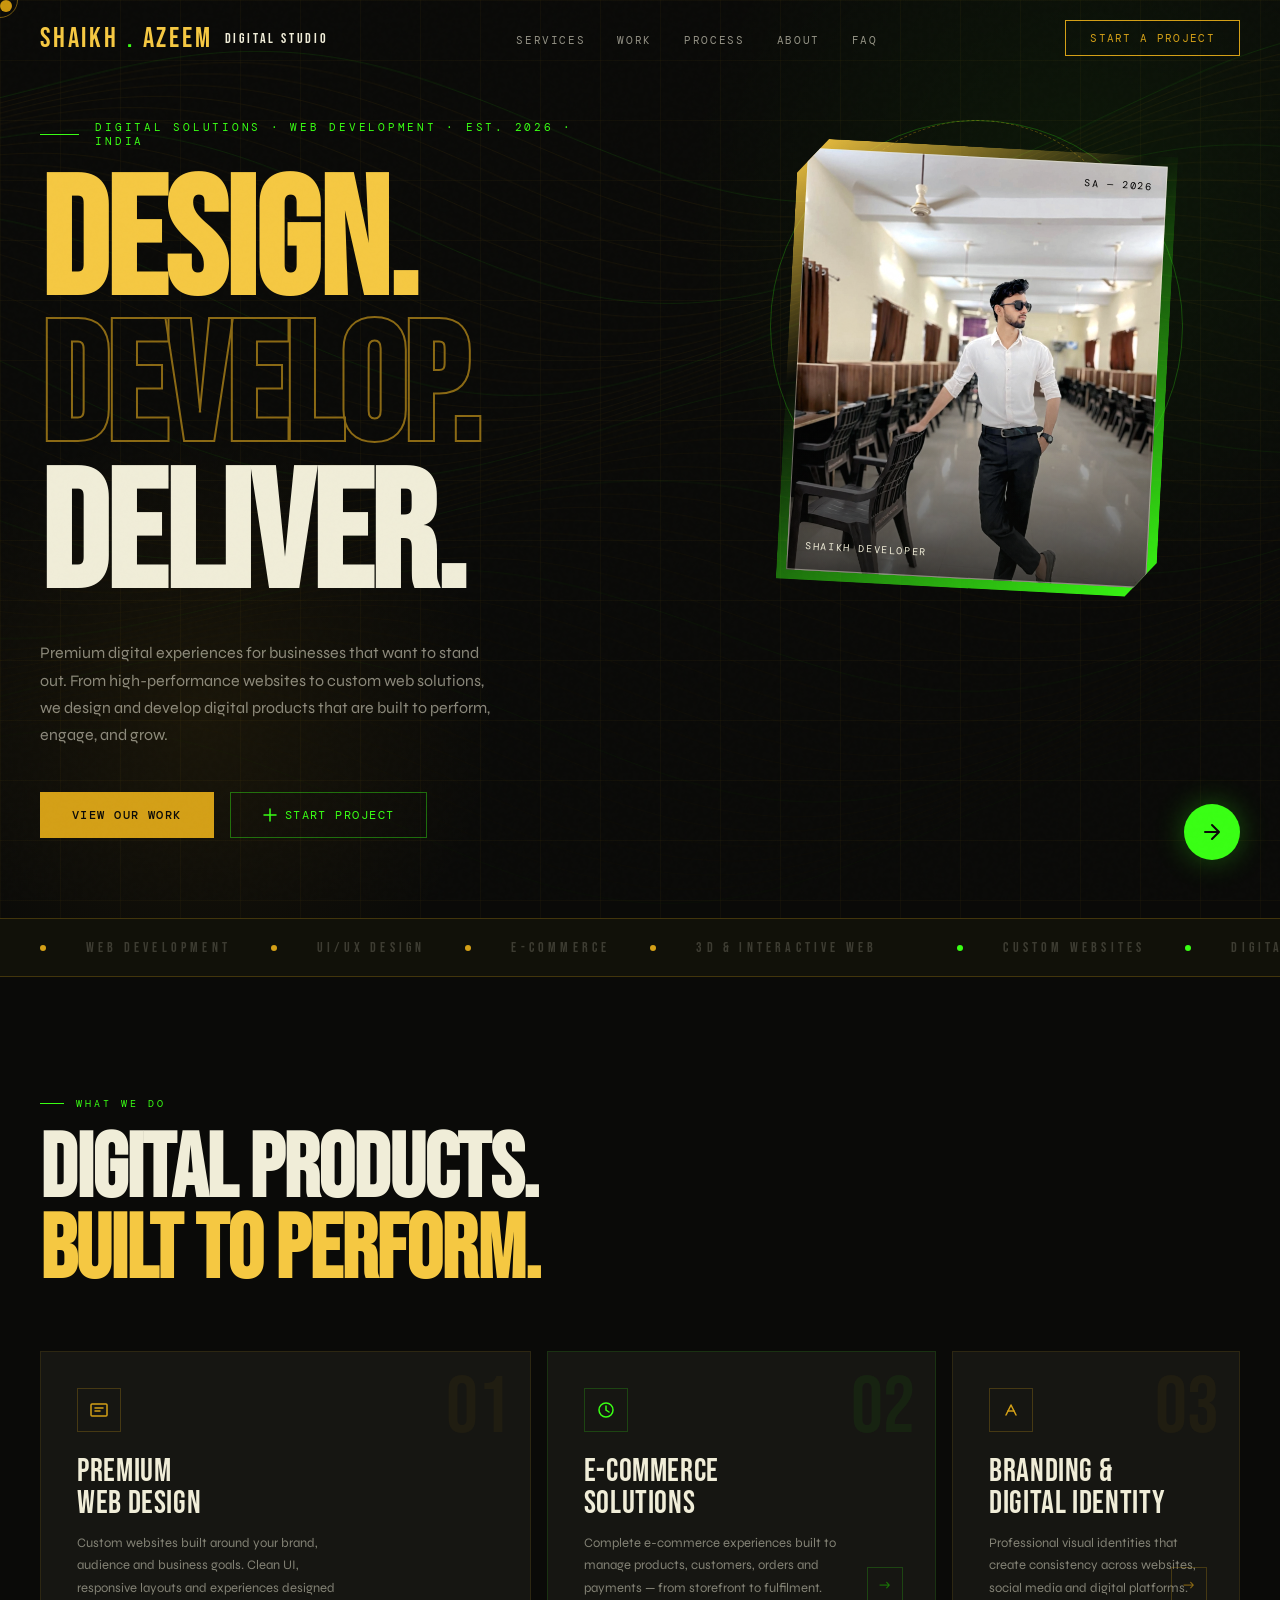
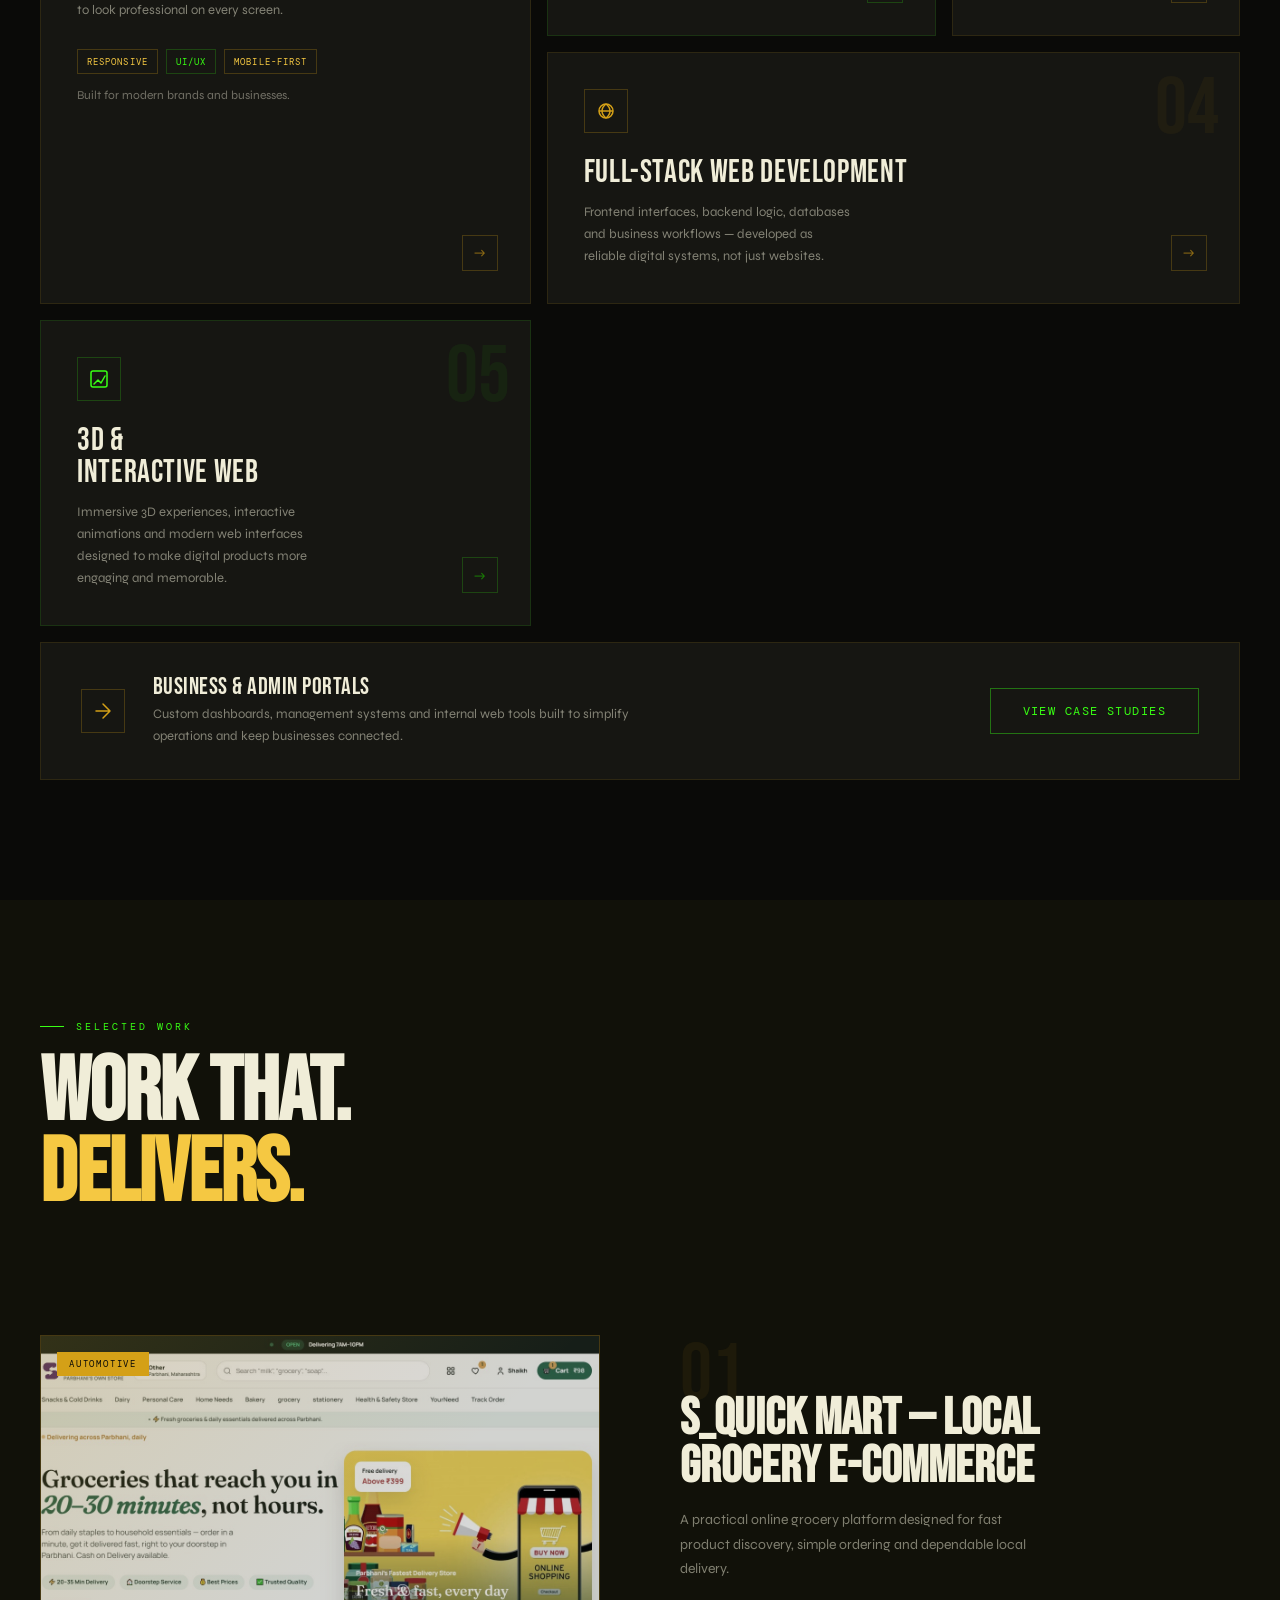
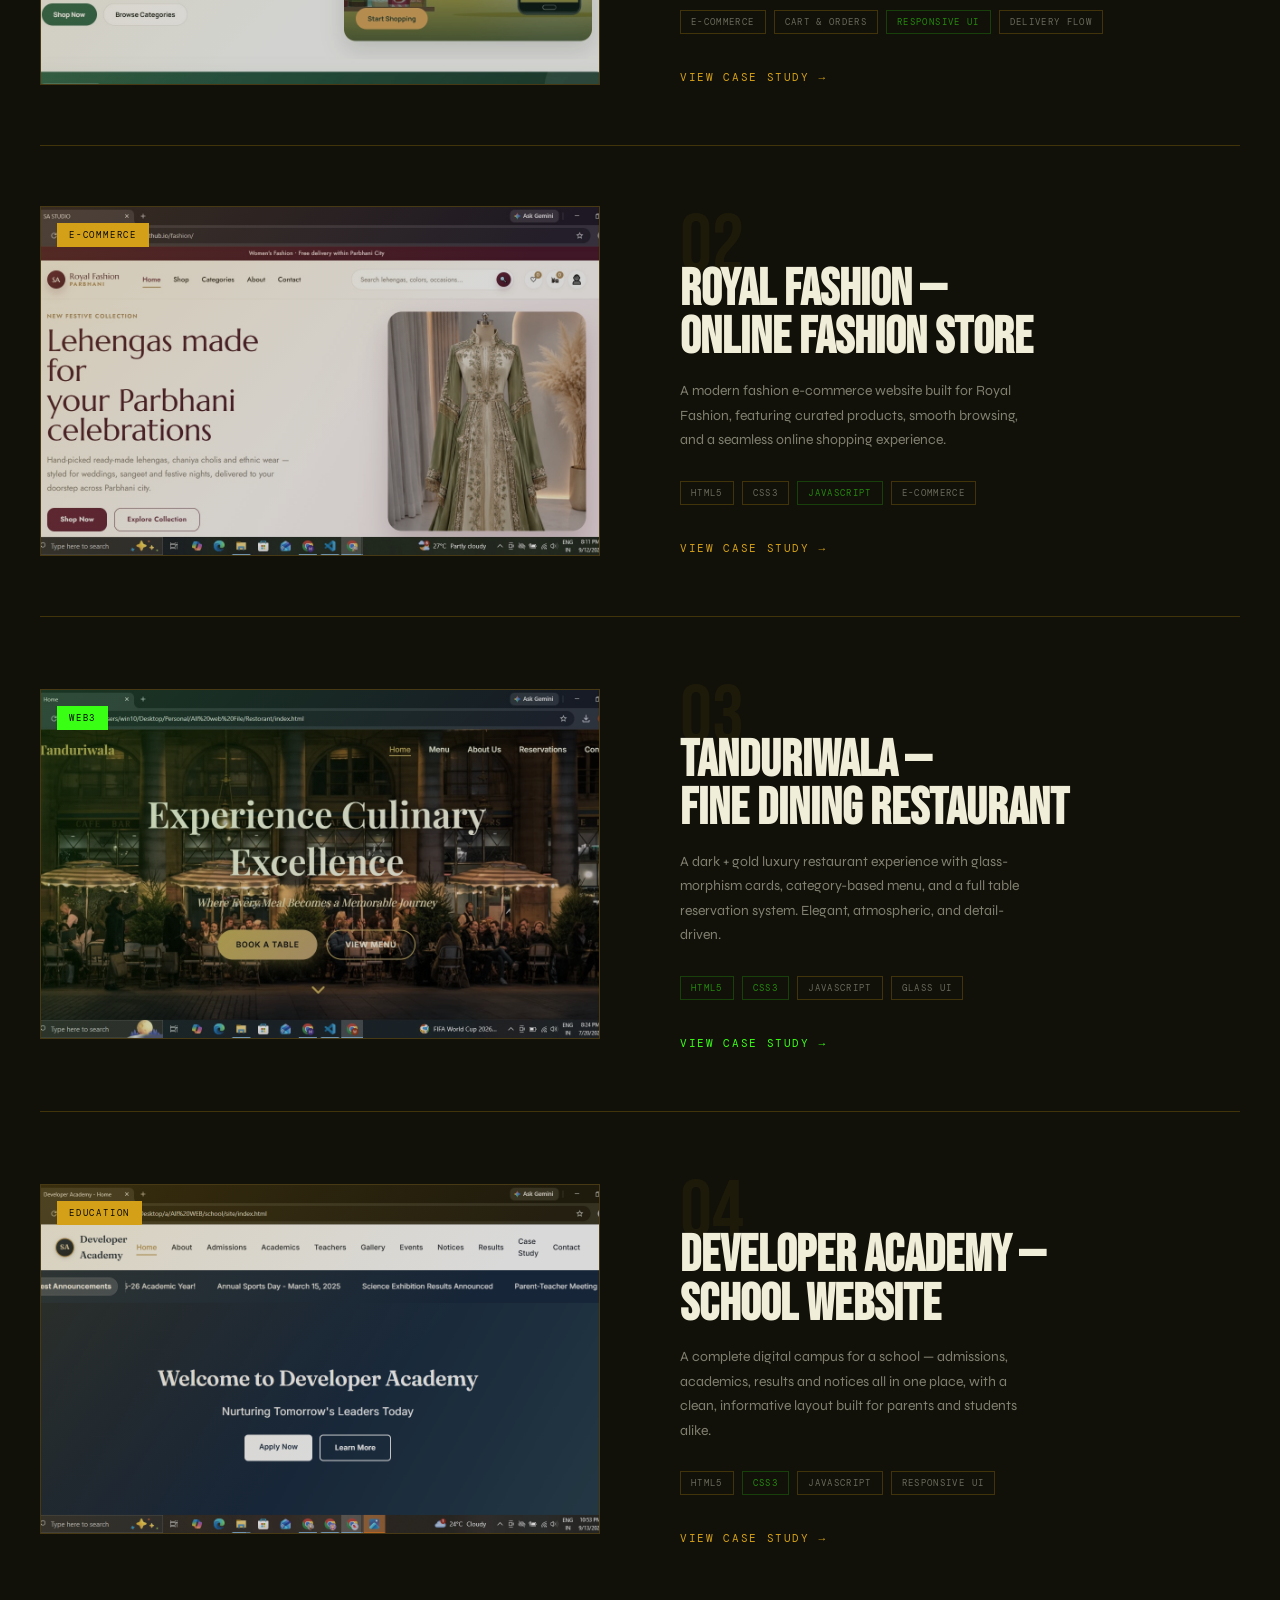
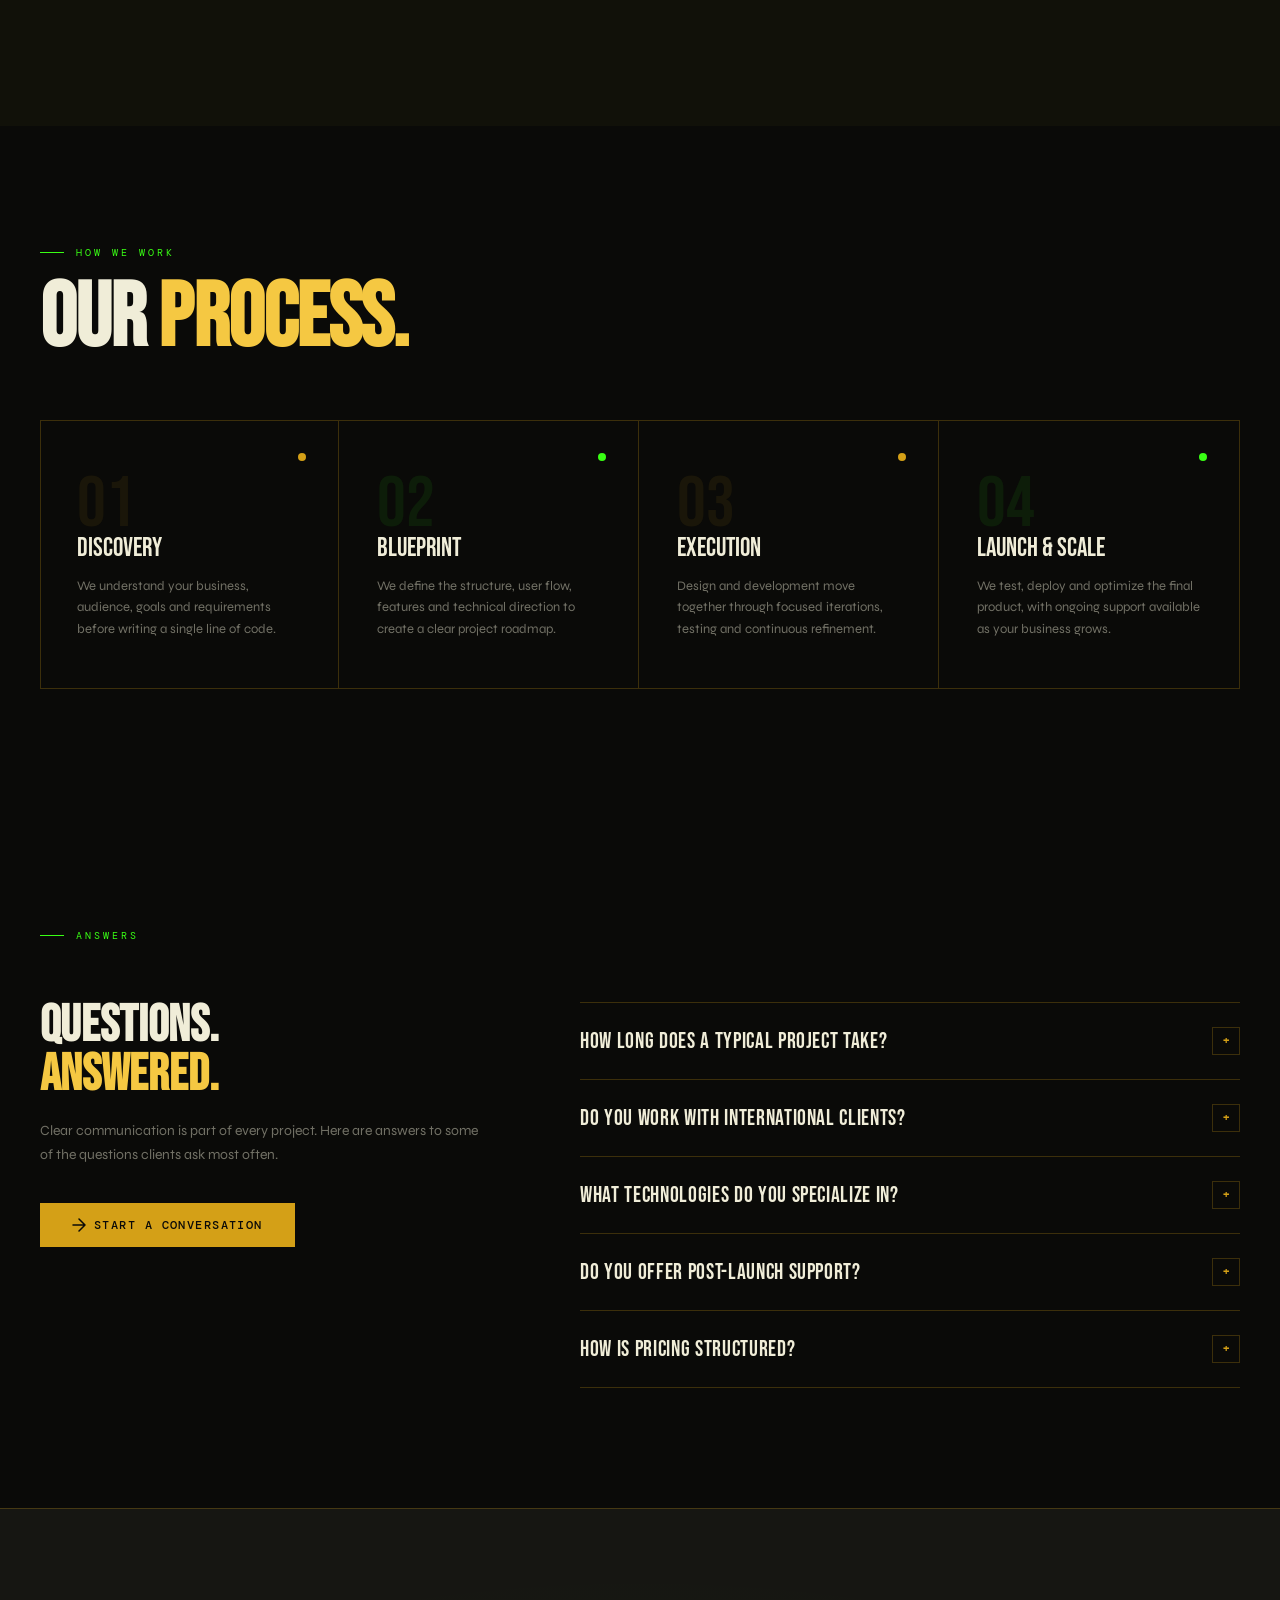
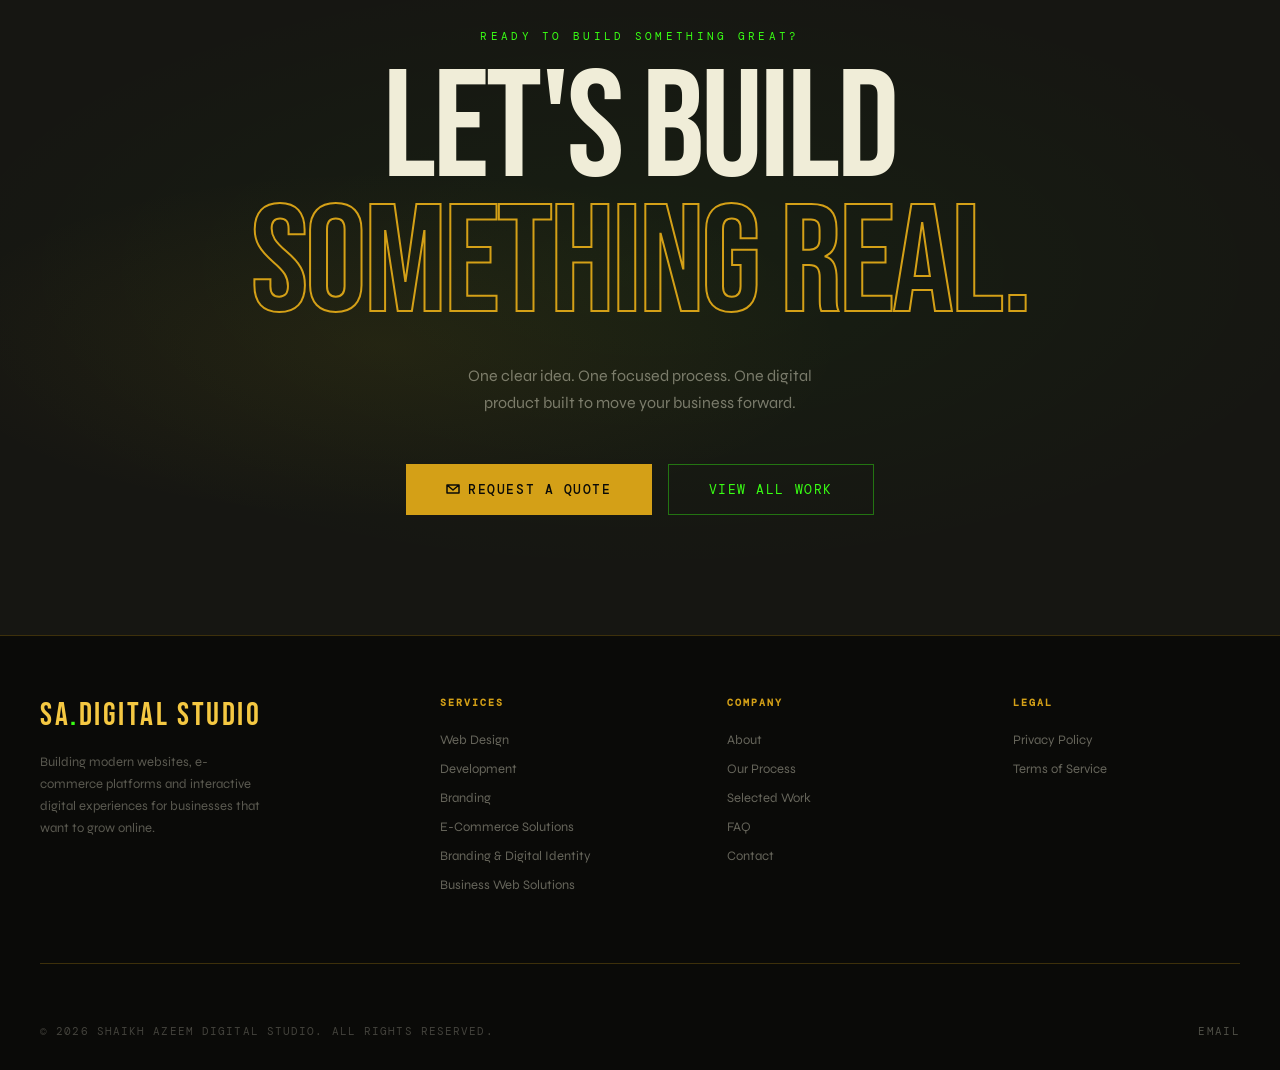
==== commit 5ec1a9d7: "." ====
--- a/index.html
+++ b/index.html
@@ -1,35 +1,30 @@
 <!doctype html>
 <html lang="en" class="scroll-smooth">
-  <head>
-    <meta charset="UTF-8" />
-    <meta name="viewport" content="width=device-width, initial-scale=1.0" />
-    <meta name="google-site-verification" content="PfTQ1JXOTsqODdZmiGHlrheJmoudMcwIcd7ihG4w4I0" />
-    <title>Shaikh Azeem | Web Developer</title>
-    <link rel="icon" type="image/png" href="images/icon/sa1.jpeg" />
-    <link rel="preconnect" href="https://fonts.googleapis.com" />
-    <link rel="preconnect" href="https://fonts.gstatic.com" crossorigin />
-
-    
-<meta
-  name="description"
-  content="Shaikh Azeem — Web Developer, Founder of SA Studio & S_Quick Mart, and Team Leader based in Parbhani, Maharashtra. Building responsive websites, e-commerce platforms and digital solutions with HTML, CSS, JavaScript, Python and SQL."
-/>
-<meta
-  name="keywords"
-  content="Shaikh Azeem, Shaikh Azeem web developer, Shaikh Azeem Parbhani, Shaikh Azeem Digital Studio, SA Studio, SA Digital Studio, web developer Parbhani, web developer Maharashtra, freelance web developer India, frontend developer, full-stack developer, responsive web design, HTML CSS JavaScript developer, e-commerce developer, S_Quick Mart founder, Squick Mart Parbhani, website development Parbhani, hire web developer India, computer science student developer, Python developer, SQL developer"
-/>
-<meta name="author" content="Shaikh Azeem" />
-<meta name="robots" content="index, follow" />
-<link rel="canonical" href="https://shaikh-azeem.vercel.app/" />
-<meta property="og:title" content="Shaikh Azeem | Web Developer & Founder, SA Studio" />
-<meta
-  property="og:description"
-  content="Web Developer and Founder of SA Studio & S_Quick Mart. Building responsive websites and e-commerce platforms in Parbhani, Maharashtra."
-/>
-<meta property="og:url" content="https://shaikh-azeem.vercel.app/" />
-<meta property="og:type" content="profile" />
-<meta property="og:locale" content="en_IN" />
-<script type="application/ld+json">
+
+<head>
+  <meta charset="UTF-8" />
+  <meta name="viewport" content="width=device-width, initial-scale=1.0" />
+  <meta name="google-site-verification" content="PfTQ1JXOTsqODdZmiGHlrheJmoudMcwIcd7ihG4w4I0" />
+  <title>Shaikh Azeem | Web Developer</title>
+  <link rel="icon" type="image/png" href="images/icon/sa1.jpeg" />
+  <link rel="preconnect" href="https://fonts.googleapis.com" />
+  <link rel="preconnect" href="https://fonts.gstatic.com" crossorigin />
+
+
+  <meta name="description"
+    content="Shaikh Azeem — Web Developer, Founder of SA Studio & S_Quick Mart, and Team Leader based in Parbhani, Maharashtra. Building responsive websites, e-commerce platforms and digital solutions with HTML, CSS, JavaScript, Python and SQL." />
+  <meta name="keywords"
+    content="Shaikh Azeem, Shaikh Azeem web developer, Shaikh Azeem Parbhani, Shaikh Azeem Digital Studio, SA Studio, SA Digital Studio, web developer Parbhani, web developer Maharashtra, freelance web developer India, frontend developer, full-stack developer, responsive web design, HTML CSS JavaScript developer, e-commerce developer, S_Quick Mart founder, Squick Mart Parbhani, website development Parbhani, hire web developer India, computer science student developer, Python developer, SQL developer" />
+  <meta name="author" content="Shaikh Azeem" />
+  <meta name="robots" content="index, follow" />
+  <link rel="canonical" href="https://shaikh-azeem.vercel.app/" />
+  <meta property="og:title" content="Shaikh Azeem | Web Developer & Founder, SA Studio" />
+  <meta property="og:description"
+    content="Web Developer and Founder of SA Studio & S_Quick Mart. Building responsive websites and e-commerce platforms in Parbhani, Maharashtra." />
+  <meta property="og:url" content="https://shaikh-azeem.vercel.app/" />
+  <meta property="og:type" content="profile" />
+  <meta property="og:locale" content="en_IN" />
+  <script type="application/ld+json">
   {
     "@context": "https://schema.org",
     "@type": "Person",
@@ -54,1826 +49,2077 @@
 </script>
 
 
-    <link
-      href="https://fonts.googleapis.com/css2?family=Bebas+Neue&family=Syne:wght@400;500;600;700;800&family=DM+Mono:wght@300;400;500&display=swap"
-      rel="stylesheet"
-    />
-    <style>
-      :root {
-        --gold: #d4a017;
-        --gold-bright: #f5c842;
-        --gold-dim: #8b6914;
-        --black: #0a0a08;
-        --black-mid: #111109;
-        --black-card: #161612;
-        --black-glass: rgba(10, 10, 8, 0.7);
-        --green: #39ff14;
-        --green-dim: #1a7a05;
-        --green-glow: rgba(57, 255, 20, 0.15);
-        --cream: #f0edd8;
-        --slate: #4a4a3e;
-        --border-gold: rgba(212, 160, 23, 0.25);
-        --border-green: rgba(57, 255, 20, 0.2);
-      }
-      * {
-        margin: 0;
-        padding: 0;
-        box-sizing: border-box;
-      }
-      html {
-        scroll-behavior: smooth;
-      }
-      body {
-        background: var(--black);
-        color: var(--cream);
-        font-family: "Syne", sans-serif;
-        overflow-x: hidden;
-        -webkit-font-smoothing: antialiased;
-      }
-      ::selection {
-        background: var(--gold);
-        color: var(--black);
-      }
-      ::-webkit-scrollbar {
-        width: 6px;
-      }
-      ::-webkit-scrollbar-track {
-        background: var(--black);
-      }
-      ::-webkit-scrollbar-thumb {
-        background: var(--gold);
-        border-radius: 3px;
-      }
-
-      /* TYPOGRAPHY */
-      .font-display {
-        font-family: "Bebas Neue", sans-serif;
-      }
-      .font-mono {
-        font-family: "DM Mono", monospace;
-      }
-
-      /* GLASS */
-      .glass {
-        background: rgba(22, 22, 18, 0.6);
-        backdrop-filter: blur(20px);
-        -webkit-backdrop-filter: blur(20px);
-        border: 1px solid var(--border-gold);
-      }
-      .glass-green {
-        background: rgba(10, 10, 8, 0.8);
-        backdrop-filter: blur(20px);
-        border: 1px solid var(--border-green);
-      }
-
-      /* NOISE TEXTURE OVERLAY */
-      body::before {
-        content: "";
+  <link
+    href="https://fonts.googleapis.com/css2?family=Bebas+Neue&family=Syne:wght@400;500;600;700;800&family=DM+Mono:wght@300;400;500&display=swap"
+    rel="stylesheet" />
+  <style>
+    :root {
+      --gold: #d4a017;
+      --gold-bright: #f5c842;
+      --gold-dim: #8b6914;
+      --black: #0a0a08;
+      --black-mid: #111109;
+      --black-card: #161612;
+      --black-glass: rgba(10, 10, 8, 0.7);
+      --green: #39ff14;
+      --green-dim: #1a7a05;
+      --green-glow: rgba(57, 255, 20, 0.15);
+      --cream: #f0edd8;
+      --slate: #4a4a3e;
+      --border-gold: rgba(212, 160, 23, 0.25);
+      --border-green: rgba(57, 255, 20, 0.2);
+    }
+
+    * {
+      margin: 0;
+      padding: 0;
+      box-sizing: border-box;
+    }
+
+    html {
+      scroll-behavior: smooth;
+    }
+
+    body {
+      background: var(--black);
+      color: var(--cream);
+      font-family: "Syne", sans-serif;
+      overflow-x: hidden;
+      -webkit-font-smoothing: antialiased;
+    }
+
+    ::selection {
+      background: var(--gold);
+      color: var(--black);
+    }
+
+    ::-webkit-scrollbar {
+      width: 6px;
+    }
+
+    ::-webkit-scrollbar-track {
+      background: var(--black);
+    }
+
+    ::-webkit-scrollbar-thumb {
+      background: var(--gold);
+      border-radius: 3px;
+    }
+
+    /* TYPOGRAPHY */
+    .font-display {
+      font-family: "Bebas Neue", sans-serif;
+    }
+
+    .font-mono {
+      font-family: "DM Mono", monospace;
+    }
+
+    /* GLASS */
+    .glass {
+      background: rgba(22, 22, 18, 0.6);
+      backdrop-filter: blur(20px);
+      -webkit-backdrop-filter: blur(20px);
+      border: 1px solid var(--border-gold);
+    }
+
+    .glass-green {
+      background: rgba(10, 10, 8, 0.8);
+      backdrop-filter: blur(20px);
+      border: 1px solid var(--border-green);
+    }
+
+    /* NOISE TEXTURE OVERLAY */
+    body::before {
+      content: "";
+      position: fixed;
+      inset: 0;
+      background-image: url("data:image/svg+xml,%3Csvg viewBox='0 0 200 200' xmlns='http://www.w3.org/2000/svg'%3E%3Cfilter id='n'%3E%3CfeTurbulence type='fractalNoise' baseFrequency='0.9' numOctaves='4' stitchTiles='stitch'/%3E%3C/filter%3E%3Crect width='100%25' height='100%25' filter='url(%23n)' opacity='0.03'/%3E%3C/svg%3E");
+      pointer-events: none;
+      z-index: 9999;
+      opacity: 0.4;
+    }
+
+    /* CURSOR */
+    #cursor {
+      position: fixed;
+      width: 12px;
+      height: 12px;
+      background: var(--gold);
+      border-radius: 50%;
+      pointer-events: none;
+      z-index: 99999;
+      transition:
+        transform 0.15s ease,
+        background 0.2s;
+      mix-blend-mode: difference;
+    }
+
+    #cursor-ring {
+      position: fixed;
+      width: 36px;
+      height: 36px;
+      border: 1px solid var(--gold);
+      border-radius: 50%;
+      pointer-events: none;
+      z-index: 99998;
+      transition:
+        transform 0.4s cubic-bezier(0.22, 1, 0.36, 1),
+        opacity 0.3s;
+      transform: translate(-50%, -50%);
+      opacity: 0.5;
+    }
+
+    /* NAVBAR */
+    #nav {
+      position: fixed;
+      top: 0;
+      left: 0;
+      right: 0;
+      z-index: 1000;
+      padding: 20px 40px;
+      display: flex;
+      align-items: center;
+      justify-content: space-between;
+      transition: all 0.4s ease;
+    }
+
+    #nav.scrolled {
+      background: rgba(10, 10, 8, 0.92);
+      backdrop-filter: blur(20px);
+      padding: 14px 40px;
+      border-bottom: 1px solid var(--border-gold);
+    }
+
+    .nav-logo {
+      font-family: "Bebas Neue", sans-serif;
+      font-size: 28px;
+      letter-spacing: 0.1em;
+      color: var(--gold-bright);
+      text-decoration: none;
+      display: flex;
+      align-items: center;
+      gap: 8px;
+    }
+
+    .nav-logo span {
+      color: var(--green);
+    }
+
+    .nav-links {
+      display: flex;
+      gap: 32px;
+      list-style: none;
+      flex: 1;
+      justify-content: center;
+      min-width: 0;
+    }
+
+    .nav-links a {
+      font-family: "DM Mono", monospace;
+      font-size: 11px;
+      text-transform: uppercase;
+      letter-spacing: 0.15em;
+      color: rgba(240, 237, 216, 0.6);
+      text-decoration: none;
+      transition: color 0.3s;
+    }
+
+    .nav-links a:hover {
+      color: var(--gold-bright);
+    }
+
+    .nav-cta {
+      font-family: "DM Mono", monospace;
+      font-size: 11px;
+      letter-spacing: 0.12em;
+      text-transform: uppercase;
+      padding: 10px 24px;
+      border: 1px solid var(--gold);
+      color: var(--gold);
+      text-decoration: none;
+      transition: all 0.3s;
+      position: relative;
+      overflow: hidden;
+      flex-shrink: 0;
+    }
+
+    .nav-cta::before {
+      content: "";
+      position: absolute;
+      inset: 0;
+      background: var(--gold);
+      transform: scaleX(0);
+      transform-origin: left;
+      transition: transform 0.3s ease;
+      z-index: -1;
+    }
+
+    .nav-cta:hover::before {
+      transform: scaleX(1);
+    }
+
+    .nav-cta:hover {
+      color: var(--black);
+    }
+
+    /* HERO */
+    #hero {
+      min-height: 100vh;
+      display: flex;
+      flex-direction: column;
+      justify-content: center;
+      padding: 120px 40px 80px;
+      position: relative;
+      overflow: hidden;
+    }
+
+    .hero-grid-bg {
+      position: absolute;
+      inset: 0;
+      background-image:
+        linear-gradient(rgba(212, 160, 23, 0.04) 1px, transparent 1px),
+        linear-gradient(90deg, rgba(212, 160, 23, 0.04) 1px, transparent 1px);
+      background-size: 60px 60px;
+      pointer-events: none;
+    }
+
+    .hero-glow {
+      position: absolute;
+      width: 800px;
+      height: 800px;
+      background: radial-gradient(circle,
+          rgba(57, 255, 20, 0.06) 0%,
+          transparent 70%);
+      top: -200px;
+      right: -200px;
+      pointer-events: none;
+      animation: glowPulse 6s ease-in-out infinite;
+    }
+
+    .hero-glow2 {
+      position: absolute;
+      width: 600px;
+      height: 600px;
+      background: radial-gradient(circle,
+          rgba(212, 160, 23, 0.08) 0%,
+          transparent 70%);
+      bottom: -100px;
+      left: -100px;
+      pointer-events: none;
+      animation: glowPulse 8s ease-in-out infinite reverse;
+    }
+
+    @keyframes glowPulse {
+
+      0%,
+      100% {
+        opacity: 1;
+      }
+
+      50% {
+        opacity: 0.4;
+      }
+    }
+
+    .hero-eyebrow {
+      font-family: "DM Mono", monospace;
+      font-size: 11px;
+      letter-spacing: 0.25em;
+      text-transform: uppercase;
+      color: var(--green);
+      margin-bottom: 24px;
+      display: flex;
+      align-items: center;
+      gap: 16px;
+      opacity: 0;
+      animation: fadeUp 0.8s 0.2s ease forwards;
+    }
+
+    .hero-eyebrow::before {
+      content: "";
+      width: 40px;
+      height: 1px;
+      background: var(--green);
+    }
+
+    .hero-title {
+      font-family: "Bebas Neue", sans-serif;
+      font-size: clamp(80px, 13vw, 200px);
+      line-height: 0.88;
+      letter-spacing: -0.01em;
+      color: var(--cream);
+      max-width: 100%;
+      overflow-wrap: anywhere;
+      opacity: 0;
+      animation: fadeUp 1s 0.4s ease forwards;
+    }
+
+    .hero-layout {
+      width: min(1440px, 100%);
+      margin: 0 auto;
+      display: grid;
+      grid-template-columns: minmax(0, 1.05fr) minmax(360px, 0.95fr);
+      align-items: start;
+      gap: clamp(40px, 7vw, 120px);
+      position: relative;
+      z-index: 2;
+    }
+
+    .hero-visual {
+      position: relative;
+      min-height: min(62vh, 600px);
+      display: grid;
+      place-items: center;
+      align-items: start;
+      padding-top: clamp(12px, 3vh, 36px);
+      opacity: 0;
+      animation: visualReveal 1.2s 0.55s cubic-bezier(0.22, 1, 0.36, 1) forwards;
+    }
+
+    .hero-visual::before {
+      content: "";
+      position: absolute;
+      width: 78%;
+      aspect-ratio: 1;
+      border: 1px solid rgba(57, 255, 20, 0.25);
+      border-radius: 50%;
+      animation: orbitSpin 18s linear infinite;
+    }
+
+    .hero-visual::after {
+      content: "";
+      position: absolute;
+      width: 62%;
+      aspect-ratio: 1;
+      border: 1px dashed rgba(212, 160, 23, 0.35);
+      border-radius: 50%;
+      animation: orbitSpin 12s linear infinite reverse;
+    }
+
+    .hero-image-frame {
+      width: min(72%, 430px);
+      aspect-ratio: 0.86;
+      position: relative;
+      z-index: 1;
+      padding: 10px;
+      background: linear-gradient(145deg, var(--gold-bright), transparent 35%, var(--green));
+      clip-path: polygon(8% 0, 100% 0, 100% 92%, 92% 100%, 0 100%, 0 8%);
+      transform: rotate(3deg);
+      animation: imageFloat 6s ease-in-out infinite;
+      box-shadow: 0 0 80px rgba(57, 255, 20, 0.15);
+    }
+
+    .hero-image-frame::before {
+      content: "";
+      position: absolute;
+      inset: 10px;
+      border: 1px solid rgba(240, 237, 216, 0.45);
+      z-index: 2;
+      pointer-events: none;
+    }
+
+    .hero-image {
+      width: 100%;
+      height: 100%;
+      display: block;
+      object-fit: cover;
+      object-position: center;
+      filter: saturate(0.8) contrast(1.08);
+      background: linear-gradient(135deg, #282515, #10140d);
+    }
+
+    .hero-image-shade {
+      position: absolute;
+      inset: 10px;
+      background: linear-gradient(180deg, transparent 45%, rgba(10, 10, 8, 0.75));
+      pointer-events: none;
+    }
+
+    .hero-image-label,
+    .hero-image-index {
+      position: absolute;
+      z-index: 3;
+      font-family: "DM Mono", monospace;
+      text-transform: uppercase;
+      letter-spacing: 0.16em;
+      font-size: 10px;
+    }
+
+    .hero-image-label {
+      left: 28px;
+      bottom: 28px;
+      color: var(--cream);
+    }
+
+    .hero-image-index {
+      top: 24px;
+      right: 24px;
+      color: #000000;
+    }
+
+    @keyframes visualReveal {
+      from {
+        opacity: 0;
+        transform: translateX(50px) scale(0.92);
+      }
+
+      to {
+        opacity: 1;
+        transform: translateX(0) scale(1);
+      }
+    }
+
+    @keyframes imageFloat {
+
+      0%,
+      100% {
+        transform: rotate(3deg) translateY(0);
+      }
+
+      50% {
+        transform: rotate(0deg) translateY(-14px);
+      }
+    }
+
+    @keyframes orbitSpin {
+      to {
+        transform: rotate(360deg);
+      }
+    }
+
+    .hero-title .gold {
+      color: var(--gold-bright);
+      white-space: nowrap;
+      display: inline-block;
+    }
+
+    .hero-title .stroke {
+      -webkit-text-stroke: 2px var(--gold-dim);
+      color: transparent;
+    }
+
+    .hero-sub {
+      font-size: 16px;
+      color: rgba(240, 237, 216, 0.55);
+      max-width: 50ch;
+      line-height: 1.7;
+      margin-top: 28px;
+      opacity: 0;
+      animation: fadeUp 0.8s 0.7s ease forwards;
+    }
+
+    .hero-actions {
+      display: flex;
+      gap: 16px;
+      margin-top: 44px;
+      flex-wrap: wrap;
+      opacity: 0;
+      animation: fadeUp 0.8s 0.9s ease forwards;
+    }
+
+    .btn-primary {
+      display: inline-flex;
+      align-items: center;
+      gap: 8px;
+      padding: 14px 32px;
+      background: var(--gold);
+      color: var(--black);
+      font-family: "DM Mono", monospace;
+      font-size: 12px;
+      letter-spacing: 0.12em;
+      text-transform: uppercase;
+      text-decoration: none;
+      font-weight: 500;
+      transition: all 0.3s;
+      position: relative;
+      overflow: hidden;
+    }
+
+    .btn-primary:hover {
+      background: var(--gold-bright);
+      transform: translateY(-2px);
+    }
+
+    .btn-outline {
+      display: inline-flex;
+      align-items: center;
+      gap: 8px;
+      padding: 14px 32px;
+      border: 1px solid rgba(57, 255, 20, 0.4);
+      color: var(--green);
+      font-family: "DM Mono", monospace;
+      font-size: 12px;
+      letter-spacing: 0.12em;
+      text-transform: uppercase;
+      text-decoration: none;
+      transition: all 0.3s;
+    }
+
+    .btn-outline:hover {
+      background: var(--green-glow);
+      border-color: var(--green);
+      transform: translateY(-2px);
+    }
+
+    .hero-stats {
+      display: flex;
+      gap: 48px;
+      margin-top: 80px;
+      padding-top: 40px;
+      border-top: 1px solid var(--border-gold);
+      opacity: 0;
+      animation: fadeUp 0.8s 1.1s ease forwards;
+      flex-wrap: wrap;
+    }
+
+    .stat-item .num {
+      font-family: "Bebas Neue", sans-serif;
+      font-size: 52px;
+      line-height: 1;
+      color: var(--gold-bright);
+    }
+
+    .stat-item .num span {
+      color: var(--green);
+    }
+
+    .stat-item .lbl {
+      font-family: "DM Mono", monospace;
+      font-size: 10px;
+      letter-spacing: 0.2em;
+      text-transform: uppercase;
+      color: rgba(240, 237, 216, 0.4);
+      margin-top: 4px;
+    }
+
+    /* MARQUEE */
+    .marquee-section {
+      padding: 20px 0;
+      overflow: hidden;
+      border-top: 1px solid var(--border-gold);
+      border-bottom: 1px solid var(--border-gold);
+      background: var(--black-mid);
+      position: relative;
+    }
+
+    .marquee-track {
+      display: flex;
+      gap: 0;
+      width: max-content;
+      animation: marqueeRoll 25s linear infinite;
+    }
+
+    .marquee-item {
+      font-family: "Bebas Neue", sans-serif;
+      font-size: 14px;
+      letter-spacing: 0.3em;
+      color: rgba(240, 237, 216, 0.2);
+      padding: 0 40px;
+      display: flex;
+      align-items: center;
+      gap: 40px;
+      white-space: nowrap;
+    }
+
+    .marquee-item .dot {
+      width: 6px;
+      height: 6px;
+      background: var(--gold);
+      border-radius: 50%;
+      flex-shrink: 0;
+    }
+
+    .marquee-item.green .dot {
+      background: var(--green);
+    }
+
+    @keyframes marqueeRoll {
+      0% {
+        transform: translateX(0);
+      }
+
+      100% {
+        transform: translateX(-50%);
+      }
+    }
+
+    /* SERVICES */
+    #services {
+      padding: 120px 40px;
+      max-width: 1400px;
+      margin: 0 auto;
+    }
+
+    .section-label {
+      font-family: "DM Mono", monospace;
+      font-size: 10px;
+      letter-spacing: 0.3em;
+      text-transform: uppercase;
+      color: var(--green);
+      margin-bottom: 20px;
+      display: flex;
+      align-items: center;
+      gap: 12px;
+    }
+
+    .section-label::before {
+      content: "";
+      width: 24px;
+      height: 1px;
+      background: var(--green);
+    }
+
+    .section-title {
+      font-family: "Bebas Neue", sans-serif;
+      font-size: clamp(48px, 7vw, 100px);
+      line-height: 0.9;
+      letter-spacing: -0.01em;
+      color: var(--cream);
+      margin-bottom: 60px;
+    }
+
+    .section-title .g {
+      color: var(--gold-bright);
+    }
+
+    /* BENTO GRID */
+    .bento {
+      display: grid;
+      grid-template-columns: repeat(12, 1fr);
+      grid-template-rows: auto;
+      gap: 16px;
+    }
+
+    .bento-card {
+      background: var(--black-card);
+      border: 1px solid rgba(212, 160, 23, 0.12);
+      padding: 36px;
+      position: relative;
+      overflow: hidden;
+      transition:
+        border-color 0.4s,
+        transform 0.4s;
+      cursor: pointer;
+    }
+
+    .bento-card::after {
+      content: "";
+      position: absolute;
+      top: 0;
+      left: 0;
+      right: 0;
+      height: 2px;
+      background: linear-gradient(90deg,
+          transparent,
+          var(--gold),
+          transparent);
+      transform: scaleX(0);
+      transition: transform 0.4s ease;
+    }
+
+    .bento-card:hover::after {
+      transform: scaleX(1);
+    }
+
+    .bento-card:hover {
+      border-color: var(--gold);
+      transform: translateY(-4px);
+    }
+
+    .bento-card.green-card {
+      border-color: rgba(57, 255, 20, 0.12);
+    }
+
+    .bento-card.green-card::after {
+      background: linear-gradient(90deg,
+          transparent,
+          var(--green),
+          transparent);
+    }
+
+    .bento-card.green-card:hover {
+      border-color: var(--green);
+    }
+
+    .bc1 {
+      grid-column: span 5;
+      grid-row: span 2;
+    }
+
+    .bc2 {
+      grid-column: span 4;
+    }
+
+    .bc3 {
+      grid-column: span 3;
+    }
+
+    .bc4 {
+      grid-column: span 7;
+    }
+
+    .bc5 {
+      grid-column: span 5;
+    }
+
+    .bc6 {
+      grid-column: span 12;
+    }
+
+    .card-num {
+      font-family: "Bebas Neue", sans-serif;
+      font-size: 80px;
+      color: rgba(212, 160, 23, 0.06);
+      line-height: 1;
+      position: absolute;
+      top: 16px;
+      right: 20px;
+    }
+
+    .card-icon {
+      width: 44px;
+      height: 44px;
+      border: 1px solid var(--border-gold);
+      display: flex;
+      align-items: center;
+      justify-content: center;
+      margin-bottom: 24px;
+      font-size: 18px;
+    }
+
+    .card-icon.gi {
+      border-color: var(--border-green);
+    }
+
+    .card-title {
+      font-family: "Bebas Neue", sans-serif;
+      font-size: 32px;
+      letter-spacing: 0.02em;
+      color: var(--cream);
+      line-height: 1;
+      margin-bottom: 12px;
+    }
+
+    .card-desc {
+      font-size: 13px;
+      color: rgba(240, 237, 216, 0.5);
+      line-height: 1.7;
+      max-width: 34ch;
+    }
+
+    .featured-features {
+      display: flex;
+      flex-wrap: wrap;
+      gap: 8px;
+      margin-top: 28px;
+      max-width: 34ch;
+    }
+
+    .feature-tag {
+      border: 1px solid var(--border-gold);
+      padding: 6px 9px 5px;
+      font-family: "DM Mono", monospace;
+      font-size: 9px;
+      letter-spacing: 0.12em;
+      color: var(--gold-bright);
+    }
+
+    .feature-tag:nth-child(2) {
+      border-color: var(--border-green);
+      color: var(--green);
+    }
+
+    .featured-note {
+      flex-basis: 100%;
+      margin-top: 4px;
+      font-size: 12px;
+      color: rgba(240, 237, 216, 0.42);
+      line-height: 1.5;
+    }
+
+    .card-arrow {
+      position: absolute;
+      bottom: 32px;
+      right: 32px;
+      width: 36px;
+      height: 36px;
+      border: 1px solid var(--border-gold);
+      display: flex;
+      align-items: center;
+      justify-content: center;
+      font-size: 14px;
+      color: var(--gold-dim);
+      transition: all 0.3s;
+    }
+
+    .bento-card:hover .card-arrow {
+      background: var(--gold);
+      color: var(--black);
+      border-color: var(--gold);
+    }
+
+    .green-card .card-arrow {
+      border-color: var(--border-green);
+      color: var(--green-dim);
+    }
+
+    .green-card:hover .card-arrow {
+      background: var(--green);
+      color: var(--black);
+      border-color: var(--green);
+    }
+
+    /* PROJECTS — SPLIT LAYOUT */
+    #projects {
+      padding: 120px 40px;
+      background: var(--black-mid);
+      position: relative;
+      overflow: hidden;
+    }
+
+    #projects .inner {
+      max-width: 1400px;
+      margin: 0 auto;
+    }
+
+    .project-list {
+      margin-top: 60px;
+    }
+
+    .project-item {
+      display: grid;
+      grid-template-columns: 1fr 1fr;
+      gap: 80px;
+      align-items: center;
+      padding: 60px 0;
+      border-bottom: 1px solid var(--border-gold);
+      position: relative;
+    }
+
+    .project-item:last-child {
+      border-bottom: none;
+    }
+
+    .project-item.reverse .project-visual {
+      order: 1;
+    }
+
+    .project-item.reverse .project-info {
+      order: 2;
+    }
+
+    .project-visual {
+      position: relative;
+      aspect-ratio: 16/10;
+      overflow: hidden;
+      background: var(--black-card);
+      border: 1px solid var(--border-gold);
+    }
+
+    .project-visual img {
+      width: 100%;
+      height: 100%;
+      object-fit: cover;
+      filter: grayscale(30%) brightness(0.85);
+      transition:
+        filter 0.6s ease,
+        transform 0.6s ease;
+    }
+
+    .project-item:hover .project-visual img {
+      filter: grayscale(0%) brightness(1);
+      transform: scale(1.04);
+    }
+
+    .proj-overlay {
+      position: absolute;
+      inset: 0;
+      background: linear-gradient(135deg,
+          rgba(212, 160, 23, 0.15),
+          transparent 60%);
+      pointer-events: none;
+    }
+
+    .proj-tag {
+      position: absolute;
+      top: 16px;
+      left: 16px;
+      font-family: "DM Mono", monospace;
+      font-size: 9px;
+      letter-spacing: 0.2em;
+      text-transform: uppercase;
+      padding: 6px 12px;
+      background: var(--gold);
+      color: var(--black);
+    }
+
+    .project-info .proj-num {
+      font-family: "Bebas Neue", sans-serif;
+      font-size: 80px;
+      color: rgba(212, 160, 23, 0.07);
+      line-height: 1;
+      margin-bottom: -20px;
+    }
+
+    .project-info h3 {
+      font-family: "Bebas Neue", sans-serif;
+      font-size: clamp(36px, 4vw, 60px);
+      line-height: 0.95;
+      color: var(--cream);
+      margin-bottom: 16px;
+    }
+
+    .project-info p {
+      font-size: 14px;
+      color: rgba(240, 237, 216, 0.5);
+      line-height: 1.75;
+      max-width: 44ch;
+      margin-bottom: 28px;
+    }
+
+    .proj-tags {
+      display: flex;
+      gap: 8px;
+      flex-wrap: wrap;
+      margin-bottom: 32px;
+    }
+
+    .proj-tag-item {
+      font-family: "DM Mono", monospace;
+      font-size: 9px;
+      letter-spacing: 0.15em;
+      text-transform: uppercase;
+      padding: 5px 10px;
+      border: 1px solid var(--border-gold);
+      color: rgba(240, 237, 216, 0.4);
+    }
+
+    .proj-tag-item.green {
+      border-color: var(--border-green);
+      color: rgba(57, 255, 20, 0.5);
+    }
+
+    .proj-link {
+      display: inline-flex;
+      align-items: center;
+      gap: 8px;
+      font-family: "DM Mono", monospace;
+      font-size: 11px;
+      letter-spacing: 0.15em;
+      text-transform: uppercase;
+      color: var(--gold);
+      text-decoration: none;
+      transition: gap 0.3s;
+    }
+
+    .proj-link:hover {
+      gap: 16px;
+    }
+
+    /* CAPABILITIES / PROCESS */
+    #process {
+      padding: 120px 40px;
+      max-width: 1400px;
+      margin: 0 auto;
+    }
+
+    .process-grid {
+      display: grid;
+      grid-template-columns: repeat(4, 1fr);
+      gap: 2px;
+      margin-top: 60px;
+      border: 1px solid var(--border-gold);
+    }
+
+    .process-step {
+      padding: 48px 36px;
+      position: relative;
+      border-right: 1px solid var(--border-gold);
+      transition: background 0.4s;
+    }
+
+    .process-step:last-child {
+      border-right: none;
+    }
+
+    .process-step:hover {
+      background: rgba(212, 160, 23, 0.04);
+    }
+
+    .step-num {
+      font-family: "Bebas Neue", sans-serif;
+      font-size: 72px;
+      color: rgba(212, 160, 23, 0.08);
+      line-height: 1;
+      margin-bottom: -8px;
+    }
+
+    .step-num.gn {
+      color: rgba(57, 255, 20, 0.08);
+    }
+
+    .step-title {
+      font-family: "Bebas Neue", sans-serif;
+      font-size: 26px;
+      color: var(--cream);
+      margin-bottom: 12px;
+    }
+
+    .step-desc {
+      font-size: 13px;
+      color: rgba(240, 237, 216, 0.45);
+      line-height: 1.65;
+    }
+
+    .step-dot {
+      width: 8px;
+      height: 8px;
+      background: var(--gold);
+      border-radius: 50%;
+      position: absolute;
+      top: 32px;
+      right: 32px;
+    }
+
+    .step-dot.gn {
+      background: var(--green);
+    }
+
+    /* STATS */
+    #stats {
+      background: var(--black-card);
+      border-top: 1px solid var(--border-gold);
+      border-bottom: 1px solid var(--border-gold);
+      padding: 80px 40px;
+      position: relative;
+      overflow: hidden;
+    }
+
+    #stats .inner {
+      max-width: 1400px;
+      margin: 0 auto;
+      display: grid;
+      grid-template-columns: repeat(4, 1fr);
+      gap: 40px;
+    }
+
+    .stat-big {
+      display: flex;
+      flex-direction: column;
+      gap: 8px;
+      padding: 0 40px;
+      border-right: 1px solid var(--border-gold);
+    }
+
+    .stat-big:last-child {
+      border-right: none;
+    }
+
+    .stat-big .n {
+      font-family: "Bebas Neue", sans-serif;
+      font-size: clamp(48px, 5vw, 80px);
+      color: var(--gold-bright);
+      line-height: 1;
+    }
+
+    .stat-big .n .g {
+      color: var(--green);
+    }
+
+    .stat-big .l {
+      font-family: "DM Mono", monospace;
+      font-size: 10px;
+      letter-spacing: 0.25em;
+      text-transform: uppercase;
+      color: rgba(240, 237, 216, 0.35);
+    }
+
+    /* TESTIMONIALS */
+    #testimonials {
+      padding: 120px 40px;
+      background: var(--black-mid);
+      overflow: hidden;
+    }
+
+    #testimonials .inner {
+      max-width: 1400px;
+      margin: 0 auto;
+    }
+
+    .testi-grid {
+      display: grid;
+      grid-template-columns: repeat(3, 1fr);
+      gap: 16px;
+      margin-top: 60px;
+    }
+
+    .testi-card {
+      background: var(--black-card);
+      border: 1px solid var(--border-gold);
+      padding: 40px;
+      position: relative;
+      overflow: hidden;
+      transition:
+        border-color 0.3s,
+        transform 0.4s;
+    }
+
+    .testi-card:hover {
+      border-color: var(--gold);
+      transform: translateY(-6px);
+    }
+
+    .testi-card::before {
+      content: '"';
+      font-family: "Bebas Neue", sans-serif;
+      font-size: 160px;
+      color: rgba(212, 160, 23, 0.05);
+      position: absolute;
+      top: -20px;
+      left: 20px;
+      line-height: 1;
+      pointer-events: none;
+    }
+
+    .testi-text {
+      font-size: 14px;
+      font-style: italic;
+      color: rgba(240, 237, 216, 0.75);
+      line-height: 1.8;
+      margin-bottom: 32px;
+      position: relative;
+      z-index: 1;
+    }
+
+    .testi-author {
+      display: flex;
+      align-items: center;
+      gap: 14px;
+    }
+
+    .testi-avatar {
+      width: 44px;
+      height: 44px;
+      border-radius: 50%;
+      background: linear-gradient(135deg, var(--gold-dim), var(--green-dim));
+      flex-shrink: 0;
+      display: flex;
+      align-items: center;
+      justify-content: center;
+      font-family: "Bebas Neue", sans-serif;
+      font-size: 18px;
+      color: var(--black);
+    }
+
+    .testi-name {
+      font-family: "DM Mono", monospace;
+      font-size: 12px;
+      color: var(--cream);
+      font-weight: 500;
+    }
+
+    .testi-role {
+      font-family: "DM Mono", monospace;
+      font-size: 10px;
+      letter-spacing: 0.15em;
+      text-transform: uppercase;
+      color: rgba(240, 237, 216, 0.35);
+      margin-top: 2px;
+    }
+
+    .testi-card.featured {
+      border-color: rgba(57, 255, 20, 0.25);
+      grid-row: span 1;
+    }
+
+    .testi-card.featured:hover {
+      border-color: var(--green);
+    }
+
+    /* FAQ */
+    #faq {
+      padding: 120px 40px;
+      max-width: 1400px;
+      margin: 0 auto;
+    }
+
+    .faq-layout {
+      display: grid;
+      grid-template-columns: 0.8fr 1.2fr;
+      gap: 100px;
+      margin-top: 60px;
+    }
+
+    .faq-sticky {
+      position: sticky;
+      top: 120px;
+      align-self: start;
+    }
+
+    .faq-sticky h3 {
+      font-family: "Bebas Neue", sans-serif;
+      font-size: clamp(36px, 4vw, 64px);
+      line-height: 0.95;
+      color: var(--cream);
+      margin-bottom: 20px;
+    }
+
+    .faq-sticky p {
+      font-size: 14px;
+      color: rgba(240, 237, 216, 0.45);
+      line-height: 1.7;
+      margin-bottom: 36px;
+    }
+
+    .faq-list {
+      border-top: 1px solid var(--border-gold);
+    }
+
+    .faq-item {
+      border-bottom: 1px solid var(--border-gold);
+    }
+
+    .faq-q {
+      width: 100%;
+      text-align: left;
+      padding: 24px 0;
+      display: flex;
+      align-items: center;
+      justify-content: space-between;
+      gap: 16px;
+      background: transparent;
+      border: none;
+      cursor: pointer;
+      font-family: "Bebas Neue", sans-serif;
+      font-size: 22px;
+      letter-spacing: 0.03em;
+      color: var(--cream);
+      transition: color 0.3s;
+    }
+
+    .faq-q:hover {
+      color: var(--gold-bright);
+    }
+
+    .faq-icon {
+      width: 28px;
+      height: 28px;
+      border: 1px solid var(--border-gold);
+      flex-shrink: 0;
+      display: flex;
+      align-items: center;
+      justify-content: center;
+      font-size: 16px;
+      color: var(--gold);
+      transition:
+        transform 0.3s,
+        background 0.3s;
+    }
+
+    .faq-item.open .faq-icon {
+      transform: rotate(45deg);
+      background: var(--gold);
+      color: var(--black);
+    }
+
+    .faq-a {
+      max-height: 0;
+      overflow: hidden;
+      transition:
+        max-height 0.4s ease,
+        opacity 0.4s;
+      opacity: 0;
+    }
+
+    .faq-item.open .faq-a {
+      max-height: 200px;
+      opacity: 1;
+    }
+
+    .faq-a p {
+      font-size: 14px;
+      color: rgba(240, 237, 216, 0.55);
+      line-height: 1.75;
+      padding-bottom: 24px;
+    }
+
+    /* CTA */
+    #cta {
+      min-height: 80vh;
+      display: flex;
+      flex-direction: column;
+      align-items: center;
+      justify-content: center;
+      text-align: center;
+      padding: 120px 40px;
+      position: relative;
+      overflow: hidden;
+      background: var(--black-card);
+      border-top: 1px solid var(--border-gold);
+    }
+
+    #cta::before {
+      content: "";
+      position: absolute;
+      inset: 0;
+      background:
+        radial-gradient(ellipse 80% 60% at 50% 50%,
+          rgba(57, 255, 20, 0.04) 0%,
+          transparent 70%),
+        radial-gradient(ellipse 60% 40% at 30% 60%,
+          rgba(212, 160, 23, 0.07) 0%,
+          transparent 60%);
+      pointer-events: none;
+    }
+
+    .cta-label {
+      font-family: "DM Mono", monospace;
+      font-size: 11px;
+      letter-spacing: 0.3em;
+      text-transform: uppercase;
+      color: var(--green);
+      margin-bottom: 20px;
+      position: relative;
+    }
+
+    .cta-title {
+      font-family: "Bebas Neue", sans-serif;
+      font-size: clamp(72px, 12vw, 180px);
+      line-height: 0.88;
+      letter-spacing: -0.02em;
+      position: relative;
+      margin-bottom: 28px;
+    }
+
+    .cta-title .line1 {
+      color: var(--cream);
+    }
+
+    .cta-title .line2 {
+      -webkit-text-stroke: 2px var(--gold);
+      color: transparent;
+    }
+
+    .cta-sub {
+      font-size: 16px;
+      color: rgba(240, 237, 216, 0.45);
+      max-width: 40ch;
+      line-height: 1.7;
+      margin-bottom: 48px;
+      position: relative;
+    }
+
+    .cta-btns {
+      display: flex;
+      gap: 16px;
+      justify-content: center;
+      position: relative;
+      flex-wrap: wrap;
+    }
+
+    /* FOOTER */
+    footer {
+      background: var(--black);
+      border-top: 1px solid var(--border-gold);
+      padding: 60px 40px 32px;
+    }
+
+    .footer-inner {
+      max-width: 1400px;
+      margin: 0 auto;
+    }
+
+    .footer-top {
+      display: grid;
+      grid-template-columns: 1.5fr 1fr 1fr 1fr;
+      gap: 60px;
+      margin-bottom: 60px;
+      padding-bottom: 60px;
+      border-bottom: 1px solid var(--border-gold);
+    }
+
+    .footer-brand .logo {
+      font-family: "Bebas Neue", sans-serif;
+      font-size: 32px;
+      color: var(--gold-bright);
+      letter-spacing: 0.08em;
+      margin-bottom: 16px;
+      display: block;
+      text-decoration: none;
+    }
+
+    .footer-brand .logo span {
+      color: var(--green);
+    }
+
+    .footer-brand p {
+      font-size: 13px;
+      color: rgba(240, 237, 216, 0.35);
+      line-height: 1.7;
+      max-width: 28ch;
+    }
+
+    .footer-col h4 {
+      font-family: "DM Mono", monospace;
+      font-size: 10px;
+      letter-spacing: 0.2em;
+      text-transform: uppercase;
+      color: var(--gold);
+      margin-bottom: 20px;
+    }
+
+    .footer-col ul {
+      list-style: none;
+    }
+
+    .footer-col ul li {
+      margin-bottom: 10px;
+    }
+
+    .footer-col ul li a {
+      font-size: 13px;
+      color: rgba(240, 237, 216, 0.4);
+      text-decoration: none;
+      transition: color 0.3s;
+    }
+
+    .footer-col ul li a:hover {
+      color: var(--cream);
+    }
+
+    .footer-bottom {
+      display: flex;
+      align-items: center;
+      justify-content: space-between;
+      gap: 16px;
+      flex-wrap: wrap;
+    }
+
+    .footer-bottom p {
+      font-family: "DM Mono", monospace;
+      font-size: 11px;
+      color: rgba(240, 237, 216, 0.25);
+      letter-spacing: 0.1em;
+    }
+
+    .footer-socials {
+      display: flex;
+      gap: 16px;
+    }
+
+    .footer-socials a {
+      font-family: "DM Mono", monospace;
+      font-size: 11px;
+      color: rgba(240, 237, 216, 0.3);
+      text-decoration: none;
+      letter-spacing: 0.12em;
+      text-transform: uppercase;
+      transition: color 0.3s;
+    }
+
+    .footer-socials a:hover {
+      color: var(--gold);
+    }
+
+    /* FLOATING CONTACT BTN */
+    .float-btn {
+      position: fixed;
+      bottom: 40px;
+      right: 40px;
+      z-index: 500;
+      width: 56px;
+      height: 56px;
+      background: var(--green);
+      border-radius: 50%;
+      display: flex;
+      align-items: center;
+      justify-content: center;
+      cursor: pointer;
+      box-shadow: 0 0 30px rgba(57, 255, 20, 0.3);
+      animation: floatBounce 3s ease-in-out infinite;
+      text-decoration: none;
+      transition:
+        transform 0.3s,
+        box-shadow 0.3s;
+    }
+
+    .float-btn:hover {
+      transform: scale(1.15);
+      box-shadow: 0 0 50px rgba(57, 255, 20, 0.5);
+    }
+
+    .float-btn svg {
+      width: 22px;
+      height: 22px;
+    }
+
+    .mobile-dock {
+      display: none;
+    }
+
+    @keyframes floatBounce {
+
+      0%,
+      100% {
+        transform: translateY(0);
+      }
+
+      50% {
+        transform: translateY(-8px);
+      }
+    }
+
+    /* ANIMATIONS */
+    @keyframes fadeUp {
+      from {
+        opacity: 0;
+        transform: translateY(30px);
+        filter: blur(8px);
+      }
+
+      to {
+        opacity: 1;
+        transform: translateY(0);
+        filter: blur(0);
+      }
+    }
+
+    .reveal {
+      opacity: 0;
+      transform: translateY(40px);
+      filter: blur(6px);
+      transition:
+        opacity 0.9s cubic-bezier(0.22, 1, 0.36, 1),
+        transform 0.9s cubic-bezier(0.22, 1, 0.36, 1),
+        filter 0.9s;
+    }
+
+    .reveal.visible {
+      opacity: 1;
+      transform: translateY(0);
+      filter: blur(0);
+    }
+
+    .reveal-l {
+      opacity: 0;
+      transform: translateX(-40px);
+      transition:
+        opacity 0.9s cubic-bezier(0.22, 1, 0.36, 1),
+        transform 0.9s cubic-bezier(0.22, 1, 0.36, 1);
+    }
+
+    .reveal-l.visible {
+      opacity: 1;
+      transform: translateX(0);
+    }
+
+    .reveal-r {
+      opacity: 0;
+      transform: translateX(40px);
+      transition:
+        opacity 0.9s cubic-bezier(0.22, 1, 0.36, 1),
+        transform 0.9s cubic-bezier(0.22, 1, 0.36, 1);
+    }
+
+    .reveal-r.visible {
+      opacity: 1;
+      transform: translateX(0);
+    }
+
+    /* CANVAS HERO BG */
+    #hero-canvas {
+      position: absolute;
+      inset: 0;
+      width: 100%;
+      height: 100%;
+      pointer-events: none;
+      z-index: 0;
+      opacity: 0.35;
+    }
+
+    /* INNER Z-INDEX */
+    #hero .hero-content {
+      position: relative;
+      z-index: 2;
+    }
+
+    /* MOBILE RESPONSIVE */
+    @media (max-width: 900px) {
+      #nav {
+        padding: 16px 20px;
+      }
+
+      .mobile-dock {
         position: fixed;
-        inset: 0;
-        background-image: url("data:image/svg+xml,%3Csvg viewBox='0 0 200 200' xmlns='http://www.w3.org/2000/svg'%3E%3Cfilter id='n'%3E%3CfeTurbulence type='fractalNoise' baseFrequency='0.9' numOctaves='4' stitchTiles='stitch'/%3E%3C/filter%3E%3Crect width='100%25' height='100%25' filter='url(%23n)' opacity='0.03'/%3E%3C/svg%3E");
-        pointer-events: none;
-        z-index: 9999;
-        opacity: 0.4;
-      }
-
-      /* CURSOR */
-      #cursor {
-        position: fixed;
-        width: 12px;
-        height: 12px;
-        background: var(--gold);
-        border-radius: 50%;
-        pointer-events: none;
-        z-index: 99999;
-        transition:
-          transform 0.15s ease,
-          background 0.2s;
-        mix-blend-mode: difference;
-      }
-      #cursor-ring {
-        position: fixed;
-        width: 36px;
-        height: 36px;
-        border: 1px solid var(--gold);
-        border-radius: 50%;
-        pointer-events: none;
-        z-index: 99998;
-        transition:
-          transform 0.4s cubic-bezier(0.22, 1, 0.36, 1),
-          opacity 0.3s;
-        transform: translate(-50%, -50%);
-        opacity: 0.5;
-      }
-
-      /* NAVBAR */
-      #nav {
-        position: fixed;
-        top: 0;
+        display: flex;
+        bottom: 0;
         left: 0;
         right: 0;
-        z-index: 1000;
-        padding: 20px 40px;
-        display: flex;
-        align-items: center;
-        justify-content: space-between;
-        transition: all 0.4s ease;
-      }
-      #nav.scrolled {
-        background: rgba(10, 10, 8, 0.92);
+        height: 66px;
+        z-index: 1100;
+        background: rgba(10, 10, 8, 0.95);
         backdrop-filter: blur(20px);
-        padding: 14px 40px;
-        border-bottom: 1px solid var(--border-gold);
-      }
-      .nav-logo {
-        font-family: "Bebas Neue", sans-serif;
-        font-size: 28px;
-        letter-spacing: 0.1em;
-        color: var(--gold-bright);
+        border-top: 1px solid var(--border-gold);
+        justify-content: space-around;
+        padding: 8px 6px;
+      }
+
+      .mobile-dock a {
+        color: rgba(240, 237, 216, 0.45);
+        font-family: "DM Mono", monospace;
+        font-size: 8px;
+        letter-spacing: 0.08em;
         text-decoration: none;
-        display: flex;
-        align-items: center;
-        gap: 8px;
-      }
-      .nav-logo span {
-        color: var(--green);
-      }
-      .nav-links {
-        display: flex;
-        gap: 32px;
-        list-style: none;
-        flex: 1;
-        justify-content: center;
-        min-width: 0;
-      }
-      .nav-links a {
-        font-family: "DM Mono", monospace;
-        font-size: 11px;
-        text-transform: uppercase;
-        letter-spacing: 0.15em;
-        color: rgba(240, 237, 216, 0.6);
-        text-decoration: none;
-        transition: color 0.3s;
-      }
-      .nav-links a:hover {
-        color: var(--gold-bright);
-      }
-      .nav-cta {
-        font-family: "DM Mono", monospace;
-        font-size: 11px;
-        letter-spacing: 0.12em;
-        text-transform: uppercase;
-        padding: 10px 24px;
-        border: 1px solid var(--gold);
-        color: var(--gold);
-        text-decoration: none;
-        transition: all 0.3s;
-        position: relative;
-        overflow: hidden;
-        flex-shrink: 0;
-      }
-      .nav-cta::before {
-        content: "";
-        position: absolute;
-        inset: 0;
-        background: var(--gold);
-        transform: scaleX(0);
-        transform-origin: left;
-        transition: transform 0.3s ease;
-        z-index: -1;
-      }
-      .nav-cta:hover::before {
-        transform: scaleX(1);
-      }
-      .nav-cta:hover {
-        color: var(--black);
-      }
-
-      /* HERO */
-      #hero {
-        min-height: 100vh;
-        display: flex;
-        flex-direction: column;
-        justify-content: center;
-        padding: 120px 40px 80px;
-        position: relative;
-        overflow: hidden;
-      }
-      .hero-grid-bg {
-        position: absolute;
-        inset: 0;
-        background-image:
-          linear-gradient(rgba(212, 160, 23, 0.04) 1px, transparent 1px),
-          linear-gradient(90deg, rgba(212, 160, 23, 0.04) 1px, transparent 1px);
-        background-size: 60px 60px;
-        pointer-events: none;
-      }
-      .hero-glow {
-        position: absolute;
-        width: 800px;
-        height: 800px;
-        background: radial-gradient(
-          circle,
-          rgba(57, 255, 20, 0.06) 0%,
-          transparent 70%
-        );
-        top: -200px;
-        right: -200px;
-        pointer-events: none;
-        animation: glowPulse 6s ease-in-out infinite;
-      }
-      .hero-glow2 {
-        position: absolute;
-        width: 600px;
-        height: 600px;
-        background: radial-gradient(
-          circle,
-          rgba(212, 160, 23, 0.08) 0%,
-          transparent 70%
-        );
-        bottom: -100px;
-        left: -100px;
-        pointer-events: none;
-        animation: glowPulse 8s ease-in-out infinite reverse;
-      }
-      @keyframes glowPulse {
-        0%,
-        100% {
-          opacity: 1;
-        }
-        50% {
-          opacity: 0.4;
-        }
-      }
-      .hero-eyebrow {
-        font-family: "DM Mono", monospace;
-        font-size: 11px;
-        letter-spacing: 0.25em;
-        text-transform: uppercase;
-        color: var(--green);
-        margin-bottom: 24px;
-        display: flex;
-        align-items: center;
-        gap: 16px;
-        opacity: 0;
-        animation: fadeUp 0.8s 0.2s ease forwards;
-      }
-      .hero-eyebrow::before {
-        content: "";
-        width: 40px;
-        height: 1px;
-        background: var(--green);
-      }
-      .hero-title {
-        font-family: "Bebas Neue", sans-serif;
-        font-size: clamp(80px, 13vw, 200px);
-        line-height: 0.88;
-        letter-spacing: -0.01em;
-        color: var(--cream);
-        max-width: 100%;
-        overflow-wrap: anywhere;
-        opacity: 0;
-        animation: fadeUp 1s 0.4s ease forwards;
-      }
-      .hero-layout {
-        width: min(1440px, 100%);
-        margin: 0 auto;
-        display: grid;
-        grid-template-columns: minmax(0, 1.05fr) minmax(360px, 0.95fr);
-        align-items: start;
-        gap: clamp(40px, 7vw, 120px);
-        position: relative;
-        z-index: 2;
-      }
-      .hero-visual {
-        position: relative;
-        min-height: min(62vh, 600px);
-        display: grid;
-        place-items: center;
-        align-items: start;
-        padding-top: clamp(12px, 3vh, 36px);
-        opacity: 0;
-        animation: visualReveal 1.2s 0.55s cubic-bezier(0.22, 1, 0.36, 1) forwards;
-      }
-      .hero-visual::before {
-        content: "";
-        position: absolute;
-        width: 78%;
-        aspect-ratio: 1;
-        border: 1px solid rgba(57, 255, 20, 0.25);
-        border-radius: 50%;
-        animation: orbitSpin 18s linear infinite;
-      }
-      .hero-visual::after {
-        content: "";
-        position: absolute;
-        width: 62%;
-        aspect-ratio: 1;
-        border: 1px dashed rgba(212, 160, 23, 0.35);
-        border-radius: 50%;
-        animation: orbitSpin 12s linear infinite reverse;
-      }
-      .hero-image-frame {
-        width: min(72%, 430px);
-        aspect-ratio: 0.86;
-        position: relative;
-        z-index: 1;
-        padding: 10px;
-        background: linear-gradient(145deg, var(--gold-bright), transparent 35%, var(--green));
-        clip-path: polygon(8% 0, 100% 0, 100% 92%, 92% 100%, 0 100%, 0 8%);
-        transform: rotate(3deg);
-        animation: imageFloat 6s ease-in-out infinite;
-        box-shadow: 0 0 80px rgba(57, 255, 20, 0.15);
-      }
-      .hero-image-frame::before {
-        content: "";
-        position: absolute;
-        inset: 10px;
-        border: 1px solid rgba(240, 237, 216, 0.45);
-        z-index: 2;
-        pointer-events: none;
-      }
-      .hero-image {
-        width: 100%;
-        height: 100%;
-        display: block;
-        object-fit: cover;
-        object-position: center;
-        filter: saturate(0.8) contrast(1.08);
-        background: linear-gradient(135deg, #282515, #10140d);
-      }
-      .hero-image-shade {
-        position: absolute;
-        inset: 10px;
-        background: linear-gradient(180deg, transparent 45%, rgba(10, 10, 8, 0.75));
-        pointer-events: none;
-      }
-      .hero-image-label,
-      .hero-image-index {
-        position: absolute;
-        z-index: 3;
-        font-family: "DM Mono", monospace;
-        text-transform: uppercase;
-        letter-spacing: 0.16em;
-        font-size: 10px;
-      }
-      .hero-image-label {
-        left: 28px;
-        bottom: 28px;
-        color: var(--cream);
-      }
-      .hero-image-index {
-        top: 24px;
-        right: 24px;
-        color: #000000;
-      }
-      @keyframes visualReveal {
-        from { opacity: 0; transform: translateX(50px) scale(0.92); }
-        to { opacity: 1; transform: translateX(0) scale(1); }
-      }
-      @keyframes imageFloat {
-        0%, 100% { transform: rotate(3deg) translateY(0); }
-        50% { transform: rotate(0deg) translateY(-14px); }
-      }
-      @keyframes orbitSpin {
-        to { transform: rotate(360deg); }
-      }
-      .hero-title .gold {
-        color: var(--gold-bright);
-        white-space: nowrap;
-        display: inline-block;
-      }
-      .hero-title .stroke {
-        -webkit-text-stroke: 2px var(--gold-dim);
-        color: transparent;
-      }
-      .hero-sub {
-        font-size: 16px;
-        color: rgba(240, 237, 216, 0.55);
-        max-width: 50ch;
-        line-height: 1.7;
-        margin-top: 28px;
-        opacity: 0;
-        animation: fadeUp 0.8s 0.7s ease forwards;
-      }
-      .hero-actions {
-        display: flex;
-        gap: 16px;
-        margin-top: 44px;
-        flex-wrap: wrap;
-        opacity: 0;
-        animation: fadeUp 0.8s 0.9s ease forwards;
-      }
-      .btn-primary {
-        display: inline-flex;
-        align-items: center;
-        gap: 8px;
-        padding: 14px 32px;
-        background: var(--gold);
-        color: var(--black);
-        font-family: "DM Mono", monospace;
-        font-size: 12px;
-        letter-spacing: 0.12em;
-        text-transform: uppercase;
-        text-decoration: none;
-        font-weight: 500;
-        transition: all 0.3s;
-        position: relative;
-        overflow: hidden;
-      }
-      .btn-primary:hover {
-        background: var(--gold-bright);
-        transform: translateY(-2px);
-      }
-      .btn-outline {
-        display: inline-flex;
-        align-items: center;
-        gap: 8px;
-        padding: 14px 32px;
-        border: 1px solid rgba(57, 255, 20, 0.4);
-        color: var(--green);
-        font-family: "DM Mono", monospace;
-        font-size: 12px;
-        letter-spacing: 0.12em;
-        text-transform: uppercase;
-        text-decoration: none;
-        transition: all 0.3s;
-      }
-      .btn-outline:hover {
-        background: var(--green-glow);
-        border-color: var(--green);
-        transform: translateY(-2px);
-      }
-
-      .hero-stats {
-        display: flex;
-        gap: 48px;
-        margin-top: 80px;
-        padding-top: 40px;
-        border-top: 1px solid var(--border-gold);
-        opacity: 0;
-        animation: fadeUp 0.8s 1.1s ease forwards;
-        flex-wrap: wrap;
-      }
-      .stat-item .num {
-        font-family: "Bebas Neue", sans-serif;
-        font-size: 52px;
-        line-height: 1;
-        color: var(--gold-bright);
-      }
-      .stat-item .num span {
-        color: var(--green);
-      }
-      .stat-item .lbl {
-        font-family: "DM Mono", monospace;
-        font-size: 10px;
-        letter-spacing: 0.2em;
-        text-transform: uppercase;
-        color: rgba(240, 237, 216, 0.4);
-        margin-top: 4px;
-      }
-
-      /* MARQUEE */
-      .marquee-section {
-        padding: 20px 0;
-        overflow: hidden;
-        border-top: 1px solid var(--border-gold);
-        border-bottom: 1px solid var(--border-gold);
-        background: var(--black-mid);
-        position: relative;
-      }
-      .marquee-track {
-        display: flex;
-        gap: 0;
-        width: max-content;
-        animation: marqueeRoll 25s linear infinite;
-      }
-      .marquee-item {
-        font-family: "Bebas Neue", sans-serif;
-        font-size: 14px;
-        letter-spacing: 0.3em;
-        color: rgba(240, 237, 216, 0.2);
-        padding: 0 40px;
-        display: flex;
-        align-items: center;
-        gap: 40px;
-        white-space: nowrap;
-      }
-      .marquee-item .dot {
-        width: 6px;
-        height: 6px;
-        background: var(--gold);
-        border-radius: 50%;
-        flex-shrink: 0;
-      }
-      .marquee-item.green .dot {
-        background: var(--green);
-      }
-      @keyframes marqueeRoll {
-        0% {
-          transform: translateX(0);
-        }
-        100% {
-          transform: translateX(-50%);
-        }
-      }
-
-      /* SERVICES */
-      #services {
-        padding: 120px 40px;
-        max-width: 1400px;
-        margin: 0 auto;
-      }
-      .section-label {
-        font-family: "DM Mono", monospace;
-        font-size: 10px;
-        letter-spacing: 0.3em;
-        text-transform: uppercase;
-        color: var(--green);
-        margin-bottom: 20px;
-        display: flex;
-        align-items: center;
-        gap: 12px;
-      }
-      .section-label::before {
-        content: "";
-        width: 24px;
-        height: 1px;
-        background: var(--green);
-      }
-      .section-title {
-        font-family: "Bebas Neue", sans-serif;
-        font-size: clamp(48px, 7vw, 100px);
-        line-height: 0.9;
-        letter-spacing: -0.01em;
-        color: var(--cream);
-        margin-bottom: 60px;
-      }
-      .section-title .g {
-        color: var(--gold-bright);
-      }
-
-      /* BENTO GRID */
-      .bento {
-        display: grid;
-        grid-template-columns: repeat(12, 1fr);
-        grid-template-rows: auto;
-        gap: 16px;
-      }
-      .bento-card {
-        background: var(--black-card);
-        border: 1px solid rgba(212, 160, 23, 0.12);
-        padding: 36px;
-        position: relative;
-        overflow: hidden;
-        transition:
-          border-color 0.4s,
-          transform 0.4s;
-        cursor: pointer;
-      }
-      .bento-card::after {
-        content: "";
-        position: absolute;
-        top: 0;
-        left: 0;
-        right: 0;
-        height: 2px;
-        background: linear-gradient(
-          90deg,
-          transparent,
-          var(--gold),
-          transparent
-        );
-        transform: scaleX(0);
-        transition: transform 0.4s ease;
-      }
-      .bento-card:hover::after {
-        transform: scaleX(1);
-      }
-      .bento-card:hover {
-        border-color: var(--gold);
-        transform: translateY(-4px);
-      }
-      .bento-card.green-card {
-        border-color: rgba(57, 255, 20, 0.12);
-      }
-      .bento-card.green-card::after {
-        background: linear-gradient(
-          90deg,
-          transparent,
-          var(--green),
-          transparent
-        );
-      }
-      .bento-card.green-card:hover {
-        border-color: var(--green);
-      }
-
-      .bc1 {
-        grid-column: span 5;
-        grid-row: span 2;
-      }
-      .bc2 {
-        grid-column: span 4;
-      }
-      .bc3 {
-        grid-column: span 3;
-      }
-      .bc4 {
-        grid-column: span 7;
-      }
-      .bc5 {
-        grid-column: span 5;
-      }
-      .bc6 {
-        grid-column: span 12;
-      }
-
-      .card-num {
-        font-family: "Bebas Neue", sans-serif;
-        font-size: 80px;
-        color: rgba(212, 160, 23, 0.06);
-        line-height: 1;
-        position: absolute;
-        top: 16px;
-        right: 20px;
-      }
-      .card-icon {
-        width: 44px;
-        height: 44px;
-        border: 1px solid var(--border-gold);
-        display: flex;
-        align-items: center;
-        justify-content: center;
-        margin-bottom: 24px;
-        font-size: 18px;
-      }
-      .card-icon.gi {
-        border-color: var(--border-green);
-      }
-      .card-title {
-        font-family: "Bebas Neue", sans-serif;
-        font-size: 32px;
-        letter-spacing: 0.02em;
-        color: var(--cream);
-        line-height: 1;
-        margin-bottom: 12px;
-      }
-      .card-desc {
-        font-size: 13px;
-        color: rgba(240, 237, 216, 0.5);
-        line-height: 1.7;
-        max-width: 34ch;
-      }
-      .featured-features {
-        display: flex;
-        flex-wrap: wrap;
-        gap: 8px;
-        margin-top: 28px;
-        max-width: 34ch;
-      }
-      .feature-tag {
-        border: 1px solid var(--border-gold);
-        padding: 6px 9px 5px;
-        font-family: "DM Mono", monospace;
-        font-size: 9px;
-        letter-spacing: 0.12em;
-        color: var(--gold-bright);
-      }
-      .feature-tag:nth-child(2) {
-        border-color: var(--border-green);
-        color: var(--green);
-      }
-      .featured-note {
-        flex-basis: 100%;
-        margin-top: 4px;
-        font-size: 12px;
-        color: rgba(240, 237, 216, 0.42);
-        line-height: 1.5;
-      }
-      .card-arrow {
-        position: absolute;
-        bottom: 32px;
-        right: 32px;
-        width: 36px;
-        height: 36px;
-        border: 1px solid var(--border-gold);
-        display: flex;
-        align-items: center;
-        justify-content: center;
-        font-size: 14px;
-        color: var(--gold-dim);
-        transition: all 0.3s;
-      }
-      .bento-card:hover .card-arrow {
-        background: var(--gold);
-        color: var(--black);
-        border-color: var(--gold);
-      }
-      .green-card .card-arrow {
-        border-color: var(--border-green);
-        color: var(--green-dim);
-      }
-      .green-card:hover .card-arrow {
-        background: var(--green);
-        color: var(--black);
-        border-color: var(--green);
-      }
-
-      /* PROJECTS — SPLIT LAYOUT */
-      #projects {
-        padding: 120px 40px;
-        background: var(--black-mid);
-        position: relative;
-        overflow: hidden;
-      }
-      #projects .inner {
-        max-width: 1400px;
-        margin: 0 auto;
-      }
-      .project-list {
-        margin-top: 60px;
-      }
-      .project-item {
-        display: grid;
-        grid-template-columns: 1fr 1fr;
-        gap: 80px;
-        align-items: center;
-        padding: 60px 0;
-        border-bottom: 1px solid var(--border-gold);
-        position: relative;
-      }
-      .project-item:last-child {
-        border-bottom: none;
-      }
-      .project-item.reverse .project-visual {
-        order: 1;
-      }
-      .project-item.reverse .project-info {
-        order: 2;
-      }
-      .project-visual {
-        position: relative;
-        aspect-ratio: 16/10;
-        overflow: hidden;
-        background: var(--black-card);
-        border: 1px solid var(--border-gold);
-      }
-      .project-visual img {
-        width: 100%;
-        height: 100%;
-        object-fit: cover;
-        filter: grayscale(30%) brightness(0.85);
-        transition:
-          filter 0.6s ease,
-          transform 0.6s ease;
-      }
-      .project-item:hover .project-visual img {
-        filter: grayscale(0%) brightness(1);
-        transform: scale(1.04);
-      }
-      .proj-overlay {
-        position: absolute;
-        inset: 0;
-        background: linear-gradient(
-          135deg,
-          rgba(212, 160, 23, 0.15),
-          transparent 60%
-        );
-        pointer-events: none;
-      }
-      .proj-tag {
-        position: absolute;
-        top: 16px;
-        left: 16px;
-        font-family: "DM Mono", monospace;
-        font-size: 9px;
-        letter-spacing: 0.2em;
-        text-transform: uppercase;
-        padding: 6px 12px;
-        background: var(--gold);
-        color: var(--black);
-      }
-      .project-info .proj-num {
-        font-family: "Bebas Neue", sans-serif;
-        font-size: 80px;
-        color: rgba(212, 160, 23, 0.07);
-        line-height: 1;
-        margin-bottom: -20px;
-      }
-      .project-info h3 {
-        font-family: "Bebas Neue", sans-serif;
-        font-size: clamp(36px, 4vw, 60px);
-        line-height: 0.95;
-        color: var(--cream);
-        margin-bottom: 16px;
-      }
-      .project-info p {
-        font-size: 14px;
-        color: rgba(240, 237, 216, 0.5);
-        line-height: 1.75;
-        max-width: 44ch;
-        margin-bottom: 28px;
-      }
-      .proj-tags {
-        display: flex;
-        gap: 8px;
-        flex-wrap: wrap;
-        margin-bottom: 32px;
-      }
-      .proj-tag-item {
-        font-family: "DM Mono", monospace;
-        font-size: 9px;
-        letter-spacing: 0.15em;
-        text-transform: uppercase;
-        padding: 5px 10px;
-        border: 1px solid var(--border-gold);
-        color: rgba(240, 237, 216, 0.4);
-      }
-      .proj-tag-item.green {
-        border-color: var(--border-green);
-        color: rgba(57, 255, 20, 0.5);
-      }
-      .proj-link {
-        display: inline-flex;
-        align-items: center;
-        gap: 8px;
-        font-family: "DM Mono", monospace;
-        font-size: 11px;
-        letter-spacing: 0.15em;
-        text-transform: uppercase;
-        color: var(--gold);
-        text-decoration: none;
-        transition: gap 0.3s;
-      }
-      .proj-link:hover {
-        gap: 16px;
-      }
-
-      /* CAPABILITIES / PROCESS */
-      #process {
-        padding: 120px 40px;
-        max-width: 1400px;
-        margin: 0 auto;
-      }
-      .process-grid {
-        display: grid;
-        grid-template-columns: repeat(4, 1fr);
-        gap: 2px;
-        margin-top: 60px;
-        border: 1px solid var(--border-gold);
-      }
-      .process-step {
-        padding: 48px 36px;
-        position: relative;
-        border-right: 1px solid var(--border-gold);
-        transition: background 0.4s;
-      }
-      .process-step:last-child {
-        border-right: none;
-      }
-      .process-step:hover {
-        background: rgba(212, 160, 23, 0.04);
-      }
-      .step-num {
-        font-family: "Bebas Neue", sans-serif;
-        font-size: 72px;
-        color: rgba(212, 160, 23, 0.08);
-        line-height: 1;
-        margin-bottom: -8px;
-      }
-      .step-num.gn {
-        color: rgba(57, 255, 20, 0.08);
-      }
-      .step-title {
-        font-family: "Bebas Neue", sans-serif;
-        font-size: 26px;
-        color: var(--cream);
-        margin-bottom: 12px;
-      }
-      .step-desc {
-        font-size: 13px;
-        color: rgba(240, 237, 216, 0.45);
-        line-height: 1.65;
-      }
-      .step-dot {
-        width: 8px;
-        height: 8px;
-        background: var(--gold);
-        border-radius: 50%;
-        position: absolute;
-        top: 32px;
-        right: 32px;
-      }
-      .step-dot.gn {
-        background: var(--green);
-      }
-
-      /* STATS */
-      #stats {
-        background: var(--black-card);
-        border-top: 1px solid var(--border-gold);
-        border-bottom: 1px solid var(--border-gold);
-        padding: 80px 40px;
-        position: relative;
-        overflow: hidden;
-      }
-      #stats .inner {
-        max-width: 1400px;
-        margin: 0 auto;
-        display: grid;
-        grid-template-columns: repeat(4, 1fr);
-        gap: 40px;
-      }
-      .stat-big {
-        display: flex;
-        flex-direction: column;
-        gap: 8px;
-        padding: 0 40px;
-        border-right: 1px solid var(--border-gold);
-      }
-      .stat-big:last-child {
-        border-right: none;
-      }
-      .stat-big .n {
-        font-family: "Bebas Neue", sans-serif;
-        font-size: clamp(48px, 5vw, 80px);
-        color: var(--gold-bright);
-        line-height: 1;
-      }
-      .stat-big .n .g {
-        color: var(--green);
-      }
-      .stat-big .l {
-        font-family: "DM Mono", monospace;
-        font-size: 10px;
-        letter-spacing: 0.25em;
-        text-transform: uppercase;
-        color: rgba(240, 237, 216, 0.35);
-      }
-
-      /* TESTIMONIALS */
-      #testimonials {
-        padding: 120px 40px;
-        background: var(--black-mid);
-        overflow: hidden;
-      }
-      #testimonials .inner {
-        max-width: 1400px;
-        margin: 0 auto;
-      }
-      .testi-grid {
-        display: grid;
-        grid-template-columns: repeat(3, 1fr);
-        gap: 16px;
-        margin-top: 60px;
-      }
-      .testi-card {
-        background: var(--black-card);
-        border: 1px solid var(--border-gold);
-        padding: 40px;
-        position: relative;
-        overflow: hidden;
-        transition:
-          border-color 0.3s,
-          transform 0.4s;
-      }
-      .testi-card:hover {
-        border-color: var(--gold);
-        transform: translateY(-6px);
-      }
-      .testi-card::before {
-        content: '"';
-        font-family: "Bebas Neue", sans-serif;
-        font-size: 160px;
-        color: rgba(212, 160, 23, 0.05);
-        position: absolute;
-        top: -20px;
-        left: 20px;
-        line-height: 1;
-        pointer-events: none;
-      }
-      .testi-text {
-        font-size: 14px;
-        font-style: italic;
-        color: rgba(240, 237, 216, 0.75);
-        line-height: 1.8;
-        margin-bottom: 32px;
-        position: relative;
-        z-index: 1;
-      }
-      .testi-author {
-        display: flex;
-        align-items: center;
-        gap: 14px;
-      }
-      .testi-avatar {
-        width: 44px;
-        height: 44px;
-        border-radius: 50%;
-        background: linear-gradient(135deg, var(--gold-dim), var(--green-dim));
-        flex-shrink: 0;
-        display: flex;
-        align-items: center;
-        justify-content: center;
-        font-family: "Bebas Neue", sans-serif;
-        font-size: 18px;
-        color: var(--black);
-      }
-      .testi-name {
-        font-family: "DM Mono", monospace;
-        font-size: 12px;
-        color: var(--cream);
-        font-weight: 500;
-      }
-      .testi-role {
-        font-family: "DM Mono", monospace;
-        font-size: 10px;
-        letter-spacing: 0.15em;
-        text-transform: uppercase;
-        color: rgba(240, 237, 216, 0.35);
-        margin-top: 2px;
-      }
-      .testi-card.featured {
-        border-color: rgba(57, 255, 20, 0.25);
-        grid-row: span 1;
-      }
-      .testi-card.featured:hover {
-        border-color: var(--green);
-      }
-
-      /* FAQ */
-      #faq {
-        padding: 120px 40px;
-        max-width: 1400px;
-        margin: 0 auto;
-      }
-      .faq-layout {
-        display: grid;
-        grid-template-columns: 0.8fr 1.2fr;
-        gap: 100px;
-        margin-top: 60px;
-      }
-      .faq-sticky {
-        position: sticky;
-        top: 120px;
-        align-self: start;
-      }
-      .faq-sticky h3 {
-        font-family: "Bebas Neue", sans-serif;
-        font-size: clamp(36px, 4vw, 64px);
-        line-height: 0.95;
-        color: var(--cream);
-        margin-bottom: 20px;
-      }
-      .faq-sticky p {
-        font-size: 14px;
-        color: rgba(240, 237, 216, 0.45);
-        line-height: 1.7;
-        margin-bottom: 36px;
-      }
-      .faq-list {
-        border-top: 1px solid var(--border-gold);
-      }
-      .faq-item {
-        border-bottom: 1px solid var(--border-gold);
-      }
-      .faq-q {
-        width: 100%;
-        text-align: left;
-        padding: 24px 0;
-        display: flex;
-        align-items: center;
-        justify-content: space-between;
-        gap: 16px;
-        background: transparent;
-        border: none;
-        cursor: pointer;
-        font-family: "Bebas Neue", sans-serif;
-        font-size: 22px;
-        letter-spacing: 0.03em;
-        color: var(--cream);
-        transition: color 0.3s;
-      }
-      .faq-q:hover {
-        color: var(--gold-bright);
-      }
-      .faq-icon {
-        width: 28px;
-        height: 28px;
-        border: 1px solid var(--border-gold);
-        flex-shrink: 0;
-        display: flex;
-        align-items: center;
-        justify-content: center;
-        font-size: 16px;
-        color: var(--gold);
-        transition:
-          transform 0.3s,
-          background 0.3s;
-      }
-      .faq-item.open .faq-icon {
-        transform: rotate(45deg);
-        background: var(--gold);
-        color: var(--black);
-      }
-      .faq-a {
-        max-height: 0;
-        overflow: hidden;
-        transition:
-          max-height 0.4s ease,
-          opacity 0.4s;
-        opacity: 0;
-      }
-      .faq-item.open .faq-a {
-        max-height: 200px;
-        opacity: 1;
-      }
-      .faq-a p {
-        font-size: 14px;
-        color: rgba(240, 237, 216, 0.55);
-        line-height: 1.75;
-        padding-bottom: 24px;
-      }
-
-      /* CTA */
-      #cta {
-        min-height: 80vh;
+        text-align: center;
         display: flex;
         flex-direction: column;
         align-items: center;
         justify-content: center;
-        text-align: center;
-        padding: 120px 40px;
-        position: relative;
-        overflow: hidden;
-        background: var(--black-card);
-        border-top: 1px solid var(--border-gold);
-      }
-      #cta::before {
-        content: "";
-        position: absolute;
-        inset: 0;
-        background:
-          radial-gradient(
-            ellipse 80% 60% at 50% 50%,
-            rgba(57, 255, 20, 0.04) 0%,
-            transparent 70%
-          ),
-          radial-gradient(
-            ellipse 60% 40% at 30% 60%,
-            rgba(212, 160, 23, 0.07) 0%,
-            transparent 60%
-          );
-        pointer-events: none;
-      }
+        gap: 4px;
+        min-width: 54px;
+      }
+
+      .mobile-dock a span {
+        font: 18px "Syne", sans-serif;
+        line-height: 1;
+        color: var(--cream);
+      }
+
+      .mobile-dock a.active,
+      .mobile-dock a.active span {
+        color: var(--gold-bright);
+      }
+
+      body {
+        padding-bottom: 66px;
+      }
+
+      .nav-links {
+        display: none;
+      }
+
+      #hero {
+        padding: 100px 20px 60px;
+      }
+
+      .hero-layout {
+        grid-template-columns: 1fr;
+        gap: 54px;
+      }
+
+      .hero-visual {
+        min-height: 370px;
+        grid-row: 1;
+        order: -1;
+      }
+
+      .hero-image-frame {
+        width: min(68%, 300px);
+      }
+
+      .hero-visual::before {
+        width: 88%;
+      }
+
+      .hero-visual::after {
+        width: 72%;
+      }
+
+      #services,
+      #process,
+      #faq,
+      #cta {
+        padding: 80px 20px;
+      }
+
+      #projects {
+        padding: 80px 20px;
+      }
+
+      #testimonials {
+        padding: 80px 20px;
+      }
+
+      .bento {
+        grid-template-columns: 1fr;
+        gap: 12px;
+      }
+
+      .bc1,
+      .bc2,
+      .bc3,
+      .bc4,
+      .bc5,
+      .bc6 {
+        grid-column: span 1;
+      }
+
+      .project-item {
+        grid-template-columns: 1fr;
+        gap: 32px;
+      }
+
+      .process-grid {
+        grid-template-columns: 1fr 1fr;
+      }
+
+      #stats .inner {
+        grid-template-columns: 1fr 1fr;
+      }
+
+      .stat-big {
+        border-right: none;
+        border-bottom: 1px solid var(--border-gold);
+        padding: 20px 0;
+      }
+
+      .testi-grid {
+        grid-template-columns: 1fr;
+      }
+
+      .faq-layout {
+        grid-template-columns: 1fr;
+        gap: 40px;
+      }
+
+      .footer-top {
+        grid-template-columns: 1fr 1fr;
+        gap: 32px;
+      }
+
+      .stat-big:last-child {
+        border-bottom: none;
+      }
+
+      .hero-stats {
+        gap: 28px;
+      }
+    }
+
+    @media (max-width: 600px) {
+      #nav {
+        padding: 14px 16px;
+        gap: 12px;
+      }
+
+      .nav-logo {
+        font-size: 22px;
+        letter-spacing: 0.06em;
+        gap: 4px;
+        white-space: nowrap;
+      }
+
+      .nav-logo>span:last-child {
+        font-size: 9px !important;
+        letter-spacing: 0.08em;
+        margin-left: 2px !important;
+      }
+
+      .nav-cta {
+        padding: 9px 10px;
+        font-size: 9px;
+        letter-spacing: 0.08em;
+        white-space: nowrap;
+      }
+
+      #hero {
+        min-height: auto;
+        padding: 96px 16px 52px;
+      }
+
+      .hero-layout {
+        gap: 36px;
+      }
+
+      .hero-visual {
+        min-height: 280px;
+        padding-top: 8px;
+      }
+
+      .hero-image-frame {
+        width: min(78%, 280px);
+      }
+
+      .hero-title {
+        font-size: clamp(48px, 16.5vw, 92px);
+        line-height: 0.9;
+        letter-spacing: 0;
+      }
+
+      .hero-title .stroke,
+      .cta-title .line2 {
+        -webkit-text-stroke-width: 1px;
+      }
+
+      .hero-eyebrow {
+        font-size: 9px;
+        letter-spacing: 0.14em;
+        gap: 10px;
+        margin-bottom: 18px;
+      }
+
+      .hero-eyebrow::before {
+        width: 24px;
+      }
+
+      .hero-sub,
+      .cta-sub {
+        font-size: 14px;
+        line-height: 1.65;
+        margin-top: 22px;
+      }
+
+      .hero-actions,
+      .cta-btns {
+        flex-direction: column;
+        gap: 10px;
+        margin-top: 30px;
+        width: 100%;
+      }
+
+      .btn-primary,
+      .btn-outline {
+        width: 100%;
+        justify-content: center;
+        padding: 13px 18px;
+        font-size: 11px;
+      }
+
+      .marquee-section {
+        padding: 16px 0;
+      }
+
+      .marquee-item {
+        font-size: 11px;
+        padding: 0 24px;
+        gap: 24px;
+      }
+
+      #services,
+      #process,
+      #faq,
+      #cta,
+      #projects,
+      #testimonials {
+        padding: 64px 16px;
+      }
+
+      .section-label,
       .cta-label {
-        font-family: "DM Mono", monospace;
-        font-size: 11px;
-        letter-spacing: 0.3em;
-        text-transform: uppercase;
-        color: var(--green);
-        margin-bottom: 20px;
-        position: relative;
-      }
+        font-size: 9px;
+        letter-spacing: 0.2em;
+      }
+
+      .section-title {
+        font-size: clamp(44px, 13.5vw, 68px);
+        line-height: 0.92;
+        margin-bottom: 36px;
+      }
+
+      .bento {
+        gap: 10px;
+      }
+
+      .bento-card {
+        min-height: 220px;
+        padding: 24px;
+      }
+
+      .bc1 {
+        min-height: 260px;
+      }
+
+      .card-icon {
+        margin-bottom: 18px;
+      }
+
+      .card-title {
+        font-size: 28px;
+      }
+
+      .card-desc,
+      .project-info p,
+      .step-desc,
+      .faq-a p,
+      .testi-text {
+        font-size: 13px;
+        line-height: 1.65;
+      }
+
+      .card-arrow {
+        right: 24px;
+        bottom: 24px;
+      }
+
+      .project-list,
+      .process-grid,
+      .testi-grid,
+      .faq-layout {
+        margin-top: 36px;
+      }
+
+      .project-item {
+        gap: 26px;
+        padding: 40px 0;
+      }
+
+      .project-info .proj-num {
+        font-size: 60px;
+      }
+
+      .project-info h3 {
+        font-size: clamp(38px, 11vw, 52px);
+      }
+
+      .proj-tags {
+        margin-bottom: 24px;
+      }
+
+      .process-grid {
+        grid-template-columns: 1fr;
+      }
+
+      .process-step {
+        padding: 32px 24px;
+        border-right: none;
+        border-bottom: 1px solid var(--border-gold);
+      }
+
+      .process-step:last-child {
+        border-bottom: none;
+      }
+
+      #stats {
+        padding: 56px 16px;
+      }
+
+      #stats .inner {
+        grid-template-columns: 1fr 1fr;
+        gap: 0 24px;
+      }
+
+      .stat-big {
+        padding: 20px 0;
+      }
+
+      .stat-big .n {
+        font-size: clamp(44px, 13vw, 64px);
+      }
+
+      .stat-big .l {
+        font-size: 9px;
+        letter-spacing: 0.14em;
+      }
+
+      .testi-card {
+        padding: 28px 24px;
+      }
+
+      .faq-layout {
+        gap: 30px;
+      }
+
+      .faq-sticky h3 {
+        font-size: clamp(38px, 11vw, 54px);
+      }
+
+      .faq-q {
+        padding: 20px 0;
+        font-size: 20px;
+      }
+
+      #cta {
+        min-height: auto;
+      }
+
       .cta-title {
-        font-family: "Bebas Neue", sans-serif;
-        font-size: clamp(72px, 12vw, 180px);
-        line-height: 0.88;
-        letter-spacing: -0.02em;
-        position: relative;
-        margin-bottom: 28px;
-      }
-      .cta-title .line1 {
-        color: var(--cream);
-      }
-      .cta-title .line2 {
-        -webkit-text-stroke: 2px var(--gold);
-        color: transparent;
-      }
-      .cta-sub {
-        font-size: 16px;
-        color: rgba(240, 237, 216, 0.45);
-        max-width: 40ch;
-        line-height: 1.7;
-        margin-bottom: 48px;
-        position: relative;
-      }
-      .cta-btns {
-        display: flex;
-        gap: 16px;
-        justify-content: center;
-        position: relative;
-        flex-wrap: wrap;
-      }
-
-      /* FOOTER */
+        font-size: clamp(60px, 17vw, 96px);
+        line-height: 0.9;
+      }
+
       footer {
-        background: var(--black);
-        border-top: 1px solid var(--border-gold);
-        padding: 60px 40px 32px;
-      }
-      .footer-inner {
-        max-width: 1400px;
-        margin: 0 auto;
-      }
+        padding: 48px 16px 24px;
+      }
+
       .footer-top {
-        display: grid;
-        grid-template-columns: 1.5fr 1fr 1fr 1fr;
-        gap: 60px;
-        margin-bottom: 60px;
-        padding-bottom: 60px;
-        border-bottom: 1px solid var(--border-gold);
-      }
-      .footer-brand .logo {
-        font-family: "Bebas Neue", sans-serif;
-        font-size: 32px;
-        color: var(--gold-bright);
-        letter-spacing: 0.08em;
-        margin-bottom: 16px;
-        display: block;
-        text-decoration: none;
-      }
-      .footer-brand .logo span {
-        color: var(--green);
-      }
-      .footer-brand p {
-        font-size: 13px;
-        color: rgba(240, 237, 216, 0.35);
-        line-height: 1.7;
-        max-width: 28ch;
-      }
-      .footer-col h4 {
-        font-family: "DM Mono", monospace;
-        font-size: 10px;
-        letter-spacing: 0.2em;
-        text-transform: uppercase;
-        color: var(--gold);
-        margin-bottom: 20px;
-      }
-      .footer-col ul {
-        list-style: none;
-      }
-      .footer-col ul li {
-        margin-bottom: 10px;
-      }
-      .footer-col ul li a {
-        font-size: 13px;
-        color: rgba(240, 237, 216, 0.4);
-        text-decoration: none;
-        transition: color 0.3s;
-      }
-      .footer-col ul li a:hover {
-        color: var(--cream);
-      }
+        grid-template-columns: 1fr;
+        gap: 28px;
+        margin-bottom: 36px;
+        padding-bottom: 36px;
+      }
+
       .footer-bottom {
-        display: flex;
-        align-items: center;
-        justify-content: space-between;
-        gap: 16px;
-        flex-wrap: wrap;
-      }
-      .footer-bottom p {
-        font-family: "DM Mono", monospace;
-        font-size: 11px;
-        color: rgba(240, 237, 216, 0.25);
-        letter-spacing: 0.1em;
-      }
-      .footer-socials {
-        display: flex;
-        gap: 16px;
-      }
-      .footer-socials a {
-        font-family: "DM Mono", monospace;
-        font-size: 11px;
-        color: rgba(240, 237, 216, 0.3);
-        text-decoration: none;
-        letter-spacing: 0.12em;
-        text-transform: uppercase;
-        transition: color 0.3s;
-      }
-      .footer-socials a:hover {
-        color: var(--gold);
-      }
-
-      /* FLOATING CONTACT BTN */
+        align-items: flex-start;
+        flex-direction: column;
+      }
+
       .float-btn {
-        position: fixed;
-        bottom: 40px;
-        right: 40px;
-        z-index: 500;
-        width: 56px;
-        height: 56px;
-        background: var(--green);
-        border-radius: 50%;
-        display: flex;
-        align-items: center;
-        justify-content: center;
-        cursor: pointer;
-        box-shadow: 0 0 30px rgba(57, 255, 20, 0.3);
-        animation: floatBounce 3s ease-in-out infinite;
-        text-decoration: none;
-        transition:
-          transform 0.3s,
-          box-shadow 0.3s;
-      }
-      .float-btn:hover {
-        transform: scale(1.15);
-        box-shadow: 0 0 50px rgba(57, 255, 20, 0.5);
-      }
-      .float-btn svg {
-        width: 22px;
-        height: 22px;
-      }
-      .mobile-dock {
-        display: none;
-      }
-      @keyframes floatBounce {
-        0%,
-        100% {
-          transform: translateY(0);
-        }
-        50% {
-          transform: translateY(-8px);
-        }
-      }
-
-      /* ANIMATIONS */
-      @keyframes fadeUp {
-        from {
-          opacity: 0;
-          transform: translateY(30px);
-          filter: blur(8px);
-        }
-        to {
-          opacity: 1;
-          transform: translateY(0);
-          filter: blur(0);
-        }
-      }
-      .reveal {
-        opacity: 0;
-        transform: translateY(40px);
-        filter: blur(6px);
-        transition:
-          opacity 0.9s cubic-bezier(0.22, 1, 0.36, 1),
-          transform 0.9s cubic-bezier(0.22, 1, 0.36, 1),
-          filter 0.9s;
-      }
-      .reveal.visible {
-        opacity: 1;
-        transform: translateY(0);
-        filter: blur(0);
-      }
-      .reveal-l {
-        opacity: 0;
-        transform: translateX(-40px);
-        transition:
-          opacity 0.9s cubic-bezier(0.22, 1, 0.36, 1),
-          transform 0.9s cubic-bezier(0.22, 1, 0.36, 1);
-      }
-      .reveal-l.visible {
-        opacity: 1;
-        transform: translateX(0);
-      }
-      .reveal-r {
-        opacity: 0;
-        transform: translateX(40px);
-        transition:
-          opacity 0.9s cubic-bezier(0.22, 1, 0.36, 1),
-          transform 0.9s cubic-bezier(0.22, 1, 0.36, 1);
-      }
-      .reveal-r.visible {
-        opacity: 1;
-        transform: translateX(0);
-      }
-
-      /* CANVAS HERO BG */
-      #hero-canvas {
-        position: absolute;
-        inset: 0;
-        width: 100%;
-        height: 100%;
-        pointer-events: none;
-        z-index: 0;
-        opacity: 0.35;
-      }
-
-      /* INNER Z-INDEX */
-      #hero .hero-content {
-        position: relative;
-        z-index: 2;
-      }
-
-      /* MOBILE RESPONSIVE */
-      @media (max-width: 900px) {
-        #nav {
-          padding: 16px 20px;
-        }
-        .mobile-dock {
-          position: fixed;
-          display: flex;
-          bottom: 0;
-          left: 0;
-          right: 0;
-          height: 66px;
-          z-index: 1100;
-          background: rgba(10, 10, 8, 0.95);
-          backdrop-filter: blur(20px);
-          border-top: 1px solid var(--border-gold);
-          justify-content: space-around;
-          padding: 8px 6px;
-        }
-        .mobile-dock a {
-          color: rgba(240, 237, 216, 0.45);
-          font-family: "DM Mono", monospace;
-          font-size: 8px;
-          letter-spacing: 0.08em;
-          text-decoration: none;
-          text-align: center;
-          display: flex;
-          flex-direction: column;
-          align-items: center;
-          justify-content: center;
-          gap: 4px;
-          min-width: 54px;
-        }
-        .mobile-dock a span {
-          font: 18px "Syne", sans-serif;
-          line-height: 1;
-          color: var(--cream);
-        }
-        .mobile-dock a.active,
-        .mobile-dock a.active span {
-          color: var(--gold-bright);
-        }
-        body {
-          padding-bottom: 66px;
-        }
-        .nav-links {
-          display: none;
-        }
-        #hero {
-          padding: 100px 20px 60px;
-        }
-        .hero-layout {
-          grid-template-columns: 1fr;
-          gap: 54px;
-        }
-        .hero-visual {
-          min-height: 370px;
-          grid-row: 1;
-          order: -1;
-        }
-        .hero-image-frame {
-          width: min(68%, 300px);
-        }
-        .hero-visual::before { width: 88%; }
-        .hero-visual::after { width: 72%; }
-        #services,
-        #process,
-        #faq,
-        #cta {
-          padding: 80px 20px;
-        }
-        #projects {
-          padding: 80px 20px;
-        }
-        #testimonials {
-          padding: 80px 20px;
-        }
-        .bento {
-          grid-template-columns: 1fr;
-          gap: 12px;
-        }
-        .bc1,
-        .bc2,
-        .bc3,
-        .bc4,
-        .bc5,
-        .bc6 {
-          grid-column: span 1;
-        }
-        .project-item {
-          grid-template-columns: 1fr;
-          gap: 32px;
-        }
-        .process-grid {
-          grid-template-columns: 1fr 1fr;
-        }
-        #stats .inner {
-          grid-template-columns: 1fr 1fr;
-        }
-        .stat-big {
-          border-right: none;
-          border-bottom: 1px solid var(--border-gold);
-          padding: 20px 0;
-        }
-        .testi-grid {
-          grid-template-columns: 1fr;
-        }
-        .faq-layout {
-          grid-template-columns: 1fr;
-          gap: 40px;
-        }
-        .footer-top {
-          grid-template-columns: 1fr 1fr;
-          gap: 32px;
-        }
-        .stat-big:last-child {
-          border-bottom: none;
-        }
-        .hero-stats {
-          gap: 28px;
-        }
-      }
-
-      @media (max-width: 600px) {
-        #nav {
-          padding: 14px 16px;
-          gap: 12px;
-        }
-        .nav-logo {
-          font-size: 22px;
-          letter-spacing: 0.06em;
-          gap: 4px;
-          white-space: nowrap;
-        }
-        .nav-logo > span:last-child {
-          font-size: 9px !important;
-          letter-spacing: 0.08em;
-          margin-left: 2px !important;
-        }
-        .nav-cta {
-          padding: 9px 10px;
-          font-size: 9px;
-          letter-spacing: 0.08em;
-          white-space: nowrap;
-        }
-        #hero {
-          min-height: auto;
-          padding: 96px 16px 52px;
-        }
-        .hero-layout {
-          gap: 36px;
-        }
-        .hero-visual {
-          min-height: 280px;
-          padding-top: 8px;
-        }
-        .hero-image-frame {
-          width: min(78%, 280px);
-        }
-        .hero-title {
-          font-size: clamp(48px, 16.5vw, 92px);
-          line-height: 0.9;
-          letter-spacing: 0;
-        }
-        .hero-title .stroke,
-        .cta-title .line2 {
-          -webkit-text-stroke-width: 1px;
-        }
-        .hero-eyebrow {
-          font-size: 9px;
-          letter-spacing: 0.14em;
-          gap: 10px;
-          margin-bottom: 18px;
-        }
-        .hero-eyebrow::before {
-          width: 24px;
-        }
-        .hero-sub,
-        .cta-sub {
-          font-size: 14px;
-          line-height: 1.65;
-          margin-top: 22px;
-        }
-        .hero-actions,
-        .cta-btns {
-          flex-direction: column;
-          gap: 10px;
-          margin-top: 30px;
-          width: 100%;
-        }
-        .btn-primary,
-        .btn-outline {
-          width: 100%;
-          justify-content: center;
-          padding: 13px 18px;
-          font-size: 11px;
-        }
-        .marquee-section {
-          padding: 16px 0;
-        }
-        .marquee-item {
-          font-size: 11px;
-          padding: 0 24px;
-          gap: 24px;
-        }
-        #services,
-        #process,
-        #faq,
-        #cta,
-        #projects,
-        #testimonials {
-          padding: 64px 16px;
-        }
-        .section-label,
-        .cta-label {
-          font-size: 9px;
-          letter-spacing: 0.2em;
-        }
-        .section-title {
-          font-size: clamp(44px, 13.5vw, 68px);
-          line-height: 0.92;
-          margin-bottom: 36px;
-        }
-        .bento {
-          gap: 10px;
-        }
-        .bento-card {
-          min-height: 220px;
-          padding: 24px;
-        }
-        .bc1 {
-          min-height: 260px;
-        }
-        .card-icon {
-          margin-bottom: 18px;
-        }
-        .card-title {
-          font-size: 28px;
-        }
-        .card-desc,
-        .project-info p,
-        .step-desc,
-        .faq-a p,
-        .testi-text {
-          font-size: 13px;
-          line-height: 1.65;
-        }
-        .card-arrow {
-          right: 24px;
-          bottom: 24px;
-        }
-        .project-list,
-        .process-grid,
-        .testi-grid,
-        .faq-layout {
-          margin-top: 36px;
-        }
-        .project-item {
-          gap: 26px;
-          padding: 40px 0;
-        }
-        .project-info .proj-num {
-          font-size: 60px;
-        }
-        .project-info h3 {
-          font-size: clamp(38px, 11vw, 52px);
-        }
-        .proj-tags {
-          margin-bottom: 24px;
-        }
-        .process-grid {
-          grid-template-columns: 1fr;
-        }
-        .process-step {
-          padding: 32px 24px;
-          border-right: none;
-          border-bottom: 1px solid var(--border-gold);
-        }
-        .process-step:last-child {
-          border-bottom: none;
-        }
-        #stats {
-          padding: 56px 16px;
-        }
-        #stats .inner {
-          grid-template-columns: 1fr 1fr;
-          gap: 0 24px;
-        }
-        .stat-big {
-          padding: 20px 0;
-        }
-        .stat-big .n {
-          font-size: clamp(44px, 13vw, 64px);
-        }
-        .stat-big .l {
-          font-size: 9px;
-          letter-spacing: 0.14em;
-        }
-        .testi-card {
-          padding: 28px 24px;
-        }
-        .faq-layout {
-          gap: 30px;
-        }
-        .faq-sticky h3 {
-          font-size: clamp(38px, 11vw, 54px);
-        }
-        .faq-q {
-          padding: 20px 0;
-          font-size: 20px;
-        }
-        #cta {
-          min-height: auto;
-        }
-        .cta-title {
-          font-size: clamp(60px, 17vw, 96px);
-          line-height: 0.9;
-        }
-        footer {
-          padding: 48px 16px 24px;
-        }
-        .footer-top {
-          grid-template-columns: 1fr;
-          gap: 28px;
-          margin-bottom: 36px;
-          padding-bottom: 36px;
-        }
-        .footer-bottom {
-          align-items: flex-start;
-          flex-direction: column;
-        }
-        .float-btn {
-          right: 16px;
-          bottom: 82px;
-          width: 50px;
-          height: 50px;
-        }
-      }
-    </style>
-  </head>
-  <body>
-    <!-- CURSOR -->
-    <div id="cursor"></div>
-    <div id="cursor-ring"></div>
-
-    <!-- NAVBAR -->
-    <nav id="nav">
-      <a href="index.html" class="nav-logo"
-        >Shaikh<span>.</span>Azeem
-        <span style="color: var(--cream); font-size: 14px; margin-left: 4px"
-          >DIGITAL STUDIO</span
-        ></a
-      >
-      <ul class="nav-links">
-        <li><a href="services.html">Services</a></li>
-        <li><a href="projects.html">Work</a></li>
-        <li><a href="#process">Process</a></li>
-        <li><a href="about.html">About</a></li>
-        <!-- <li><a href="#testimonials">Clients</a></li> -->
-        <li><a href="#faq">FAQ</a></li>
-      </ul>
-      <a href="contact.html" class="nav-cta">Start a Project</a>
-    </nav>
-
-    <!-- HERO -->
-    <section id="hero">
-      <canvas id="hero-canvas"></canvas>
-      <div class="hero-grid-bg"></div>
-      <div class="hero-glow"></div>
-      <div class="hero-glow2"></div>
-      <div class="hero-layout">
-        <div class="hero-content">
-          <div class="hero-eyebrow">
-            DIGITAL SOLUTIONS · WEB DEVELOPMENT · EST. 2026 · INDIA
-          </div>
-          <h1 class="hero-title">
-            <span class="gold">DESIGN.</span><br />
-            <span class="stroke">DEVELOP.</span><br />
-            DELIVER.
-          </h1>
-          <p class="hero-sub">
-            Premium digital experiences for businesses that want to stand out.
-            From high-performance websites to custom web solutions, we design and develop digital products that are built to perform, engage, and grow.
-          </p>
-          <div class="hero-actions">
+        right: 16px;
+        bottom: 82px;
+        width: 50px;
+        height: 50px;
+      }
+    }
+  </style>
+</head>
+
+<body>
+  <!-- CURSOR -->
+  <div id="cursor"></div>
+  <div id="cursor-ring"></div>
+
+  <!-- NAVBAR -->
+  <nav id="nav">
+    <a href="index.html" class="nav-logo">Shaikh<span>.</span>Azeem
+      <span style="color: var(--cream); font-size: 14px; margin-left: 4px">DIGITAL STUDIO</span></a>
+    <ul class="nav-links">
+      <li><a href="services.html">Services</a></li>
+      <li><a href="projects.html">Work</a></li>
+      <li><a href="#process">Process</a></li>
+      <li><a href="about.html">About</a></li>
+      <!-- <li><a href="#testimonials">Clients</a></li> -->
+      <li><a href="#faq">FAQ</a></li>
+    </ul>
+    <a href="contact.html" class="nav-cta">Start a Project</a>
+  </nav>
+
+  <!-- HERO -->
+  <section id="hero">
+    <canvas id="hero-canvas"></canvas>
+    <div class="hero-grid-bg"></div>
+    <div class="hero-glow"></div>
+    <div class="hero-glow2"></div>
+    <div class="hero-layout">
+      <div class="hero-content">
+        <div class="hero-eyebrow">
+          DIGITAL SOLUTIONS · WEB DEVELOPMENT · EST. 2026 · INDIA
+        </div>
+        <h1 class="hero-title">
+          <span class="gold">DESIGN.</span><br />
+          <span class="stroke">DEVELOP.</span><br />
+          DELIVER.
+        </h1>
+        <p class="hero-sub">
+          Premium digital experiences for businesses that want to stand out.
+          From high-performance websites to custom web solutions, we design and develop digital products that are built
+          to perform, engage, and grow.
+        </p>
+        <div class="hero-actions">
           <a href="#projects" class="btn-primary">
-              <path
-                d="M2 7h10M7 2l5 5-5 5"
-                stroke="currentColor"
-                stroke-width="1.5"
-                stroke-linecap="round"
-                stroke-linejoin="round"
-              />
+            <path d="M2 7h10M7 2l5 5-5 5" stroke="currentColor" stroke-width="1.5" stroke-linecap="round"
+              stroke-linejoin="round" />
             </svg>
             View Our Work
           </a>
           <a href="#cta" class="btn-outline">
             <svg width="14" height="14" viewBox="0 0 14 14" fill="none">
-              <path
-                d="M7 1v12M1 7h12"
-                stroke="currentColor"
-                stroke-width="1.5"
-                stroke-linecap="round"
-              />
+              <path d="M7 1v12M1 7h12" stroke="currentColor" stroke-width="1.5" stroke-linecap="round" />
             </svg>
             Start Project
           </a>
-          </div>
-          <!-- <div class="hero-stats">
+        </div>
+        <!-- <div class="hero-stats">
           <div class="stat-item">
             <div class="num">2500<span>+</span></div>
             <div class="lbl">Projects Delivered</div>
@@ -1891,220 +2137,164 @@
             <div class="lbl">Years Excellence</div>
           </div>
           </div> -->
-        </div>
-        <div class="hero-visual" aria-label="Studio portrait showcase">
-          <div class="hero-image-frame">
-            <img
-              id="hero-image"
-              class="hero-image"
-              src="mypic1.jpeg"
-              alt="Studio portrait"
-            />
-            <div class="hero-image-shade"></div>
-            <span class="hero-image-label">Shaikh Developer</span>
-            <span class="hero-image-index">SA — 2026</span>
-          </div>
-        </div>
       </div>
-    </section>
-
-    <!-- MARQUEE -->
-    <div class="marquee-section">
-  <div class="marquee-track">
-
-    <div class="marquee-item">
-      <span class="dot"></span>WEB DEVELOPMENT
-      <span class="dot"></span>UI/UX DESIGN
-      <span class="dot"></span>E-COMMERCE
-      <span class="dot"></span>3D & INTERACTIVE WEB
+      <div class="hero-visual" aria-label="Studio portrait showcase">
+        <div class="hero-image-frame">
+          <img id="hero-image" class="hero-image" src="mypic1.jpeg" alt="Studio portrait" />
+          <div class="hero-image-shade"></div>
+          <span class="hero-image-label">Shaikh Developer</span>
+          <span class="hero-image-index">SA — 2026</span>
+        </div>
+      </div>
     </div>
-
-    <div class="marquee-item green">
-      <span class="dot"></span>CUSTOM WEBSITES
-      <span class="dot"></span>DIGITAL SOLUTIONS
-      <span class="dot"></span>FULL-STACK DEVELOPMENT
-      <span class="dot"></span>BUSINESS SYSTEMS
+  </section>
+
+  <!-- MARQUEE -->
+  <div class="marquee-section">
+    <div class="marquee-track">
+
+      <div class="marquee-item">
+        <span class="dot"></span>WEB DEVELOPMENT
+        <span class="dot"></span>UI/UX DESIGN
+        <span class="dot"></span>E-COMMERCE
+        <span class="dot"></span>3D & INTERACTIVE WEB
+      </div>
+
+      <div class="marquee-item green">
+        <span class="dot"></span>CUSTOM WEBSITES
+        <span class="dot"></span>DIGITAL SOLUTIONS
+        <span class="dot"></span>FULL-STACK DEVELOPMENT
+        <span class="dot"></span>BUSINESS SYSTEMS
+      </div>
+
+      <div class="marquee-item">
+        <span class="dot"></span>WEB DESIGN
+        <span class="dot"></span>WEB DEVELOPMENT
+        <span class="dot"></span>BRANDING
+        <span class="dot"></span>DIGITAL PRODUCTS
+      </div>
+
+      <div class="marquee-item green">
+        <span class="dot"></span>E-COMMERCE
+        <span class="dot"></span>3D EXPERIENCES
+        <span class="dot"></span>UI/UX
+        <span class="dot"></span>CUSTOM SOLUTIONS
+      </div>
+
+      <div class="marquee-item">
+        <span class="dot"></span>FULL-STACK WEB
+        <span class="dot"></span>INTERACTIVE WEB
+        <span class="dot"></span>DIGITAL PRODUCTS
+        <span class="dot"></span>BUSINESS SOLUTIONS
+      </div>
+
+      <div class="marquee-item green">
+        <span class="dot"></span>WEB DESIGN
+        <span class="dot"></span>E-COMMERCE
+        <span class="dot"></span>3D & MOTION
+        <span class="dot"></span>WEB DEVELOPMENT
+      </div>
+
     </div>
-
-    <div class="marquee-item">
-      <span class="dot"></span>WEB DESIGN
-      <span class="dot"></span>WEB DEVELOPMENT
-      <span class="dot"></span>BRANDING
-      <span class="dot"></span>DIGITAL PRODUCTS
-    </div>
-
-    <div class="marquee-item green">
-      <span class="dot"></span>E-COMMERCE
-      <span class="dot"></span>3D EXPERIENCES
-      <span class="dot"></span>UI/UX
-      <span class="dot"></span>CUSTOM SOLUTIONS
-    </div>
-
-    <div class="marquee-item">
-      <span class="dot"></span>FULL-STACK WEB
-      <span class="dot"></span>INTERACTIVE WEB
-      <span class="dot"></span>DIGITAL PRODUCTS
-      <span class="dot"></span>BUSINESS SOLUTIONS
-    </div>
-
-    <div class="marquee-item green">
-      <span class="dot"></span>WEB DESIGN
-      <span class="dot"></span>E-COMMERCE
-      <span class="dot"></span>3D & MOTION
-      <span class="dot"></span>WEB DEVELOPMENT
-    </div>
-
   </div>
-</div>
-    <!-- SERVICES -->
-    <section id="services">
-      <div class="section-label">What We Do</div>
-      <h2 class="section-title reveal">
-        DIGITAL PRODUCTS.<br /><span class="g">BUILT TO PERFORM.</span>
-      </h2>
-      <div class="bento">
-        <!-- BIG CARD -->
-        <div class="bento-card bc1 reveal">
-          <div class="card-num">01</div>
-          <div class="card-icon">
-            <svg width="20" height="20" viewBox="0 0 20 20" fill="none">
-              <rect
-                x="2"
-                y="4"
-                width="16"
-                height="12"
-                rx="1"
-                stroke="#D4A017"
-                stroke-width="1.5"
-              />
-              <path
-                d="M6 8h8M6 11h5"
-                stroke="#D4A017"
-                stroke-width="1.5"
-                stroke-linecap="round"
-              />
-            </svg>
-          </div>
-          <div class="card-title">Premium<br />Web Design</div>
-          <div class="card-desc">
-            Custom websites built around your brand, audience and business goals. Clean UI, responsive layouts and experiences designed to look professional on every screen.
-          </div>
-          <div class="featured-features" aria-label="Web design features">
-            <span class="feature-tag">RESPONSIVE</span>
-            <span class="feature-tag">UI/UX</span>
-            <span class="feature-tag">MOBILE-FIRST</span>
-            <span class="featured-note">Built for modern brands and businesses.</span>
-          </div>
-          <div class="card-arrow">→</div>
-        </div>
-        <!-- SMALL -->
-        <div
-          class="bento-card bc2 green-card reveal"
-          style="transition-delay: 0.1s"
-        >
-          <div class="card-num" style="color: rgba(57, 255, 20, 0.06)">02</div>
-          <div class="card-icon gi">
-            <svg width="18" height="18" viewBox="0 0 18 18" fill="none">
-              <circle cx="9" cy="9" r="7" stroke="#39FF14" stroke-width="1.5" />
-              <path
-                d="M9 5v4l3 2"
-                stroke="#39FF14"
-                stroke-width="1.5"
-                stroke-linecap="round"
-              />
-            </svg>
-          </div>
-          <div class="card-title">E-Commerce<br />Solutions</div>
-          <div class="card-desc">
-            Complete e-commerce experiences built to manage products, customers, orders and payments — from storefront to fulfilment.
-          </div>
-          <div class="card-arrow">→</div>
-        </div>
-        <!-- SMALL -->
-        <div class="bento-card bc3 reveal" style="transition-delay: 0.2s">
-          <div class="card-num">03</div>
-          <div class="card-icon">
-            <svg width="18" height="18" viewBox="0 0 18 18" fill="none">
-              <path
-                d="M4 14L9 4l5 10"
-                stroke="#D4A017"
-                stroke-width="1.5"
-                stroke-linecap="round"
-                stroke-linejoin="round"
-              />
-              <path
-                d="M6 10h6"
-                stroke="#D4A017"
-                stroke-width="1.5"
-                stroke-linecap="round"
-              />
-            </svg>
-          </div>
-          <div class="card-title">BRANDING &<br />DIGITAL IDENTITY</div>
-          <div class="card-desc">Professional visual identities that create consistency across websites, social media and digital platforms.</div>
-          <div class="card-arrow">→</div>
-        </div>
-        <!-- WIDE -->
-        <div class="bento-card bc4 reveal" style="transition-delay: 0.15s">
-          <div class="card-num">04</div>
-          <div class="card-icon">
-            <svg width="20" height="20" viewBox="0 0 20 20" fill="none">
-              <path
-                d="M3 10C3 6.13 6.13 3 10 3s7 3.13 7 7-3.13 7-7 7-7-3.13-7-7z"
-                stroke="#D4A017"
-                stroke-width="1.5"
-              />
-              <path
-                d="M10 3c-2.5 2-4 4.5-4 7s1.5 5 4 7M10 3c2.5 2 4 4.5 4 7s-1.5 5-4 7M3 10h14"
-                stroke="#D4A017"
-                stroke-width="1.5"
-              />
-            </svg>
-          </div>
-          <div class="card-title">
-            FULL-STACK WEB DEVELOPMENT
-          </div>
-          <div class="card-desc">
-            Frontend interfaces, backend logic, databases and business workflows — developed as reliable digital systems, not just websites.
-          </div>
-          <div class="card-arrow">→</div>
-        </div>
-        <!-- MEDIUM -->
-        <div
-          class="bento-card bc5 green-card reveal"
-          style="transition-delay: 0.25s"
-        >
-          <div class="card-num" style="color: rgba(57, 255, 20, 0.06)">05</div>
-          <div class="card-icon gi">
-            <svg width="20" height="20" viewBox="0 0 20 20" fill="none">
-              <path
-                d="M5 15l4-4 3 3 4-7"
-                stroke="#39FF14"
-                stroke-width="1.5"
-                stroke-linecap="round"
-                stroke-linejoin="round"
-              />
-              <rect
-                x="2"
-                y="2"
-                width="16"
-                height="16"
-                rx="2"
-                stroke="#39FF14"
-                stroke-width="1.5"
-              />
-            </svg>
-          </div>
-          <div class="card-title">3D &<br />INTERACTIVE WEB</div>
-          <div class="card-desc">
-            Immersive 3D experiences, interactive animations and modern web interfaces designed to make digital products more engaging and memorable.
-          </div>
-          <div class="card-arrow">→</div>
-        </div>
-        <!-- FULL -->
-        <div
-          class="bento-card bc6 reveal"
-          style="
+  <!-- SERVICES -->
+  <section id="services">
+    <div class="section-label">What We Do</div>
+    <h2 class="section-title reveal">
+      DIGITAL PRODUCTS.<br /><span class="g">BUILT TO PERFORM.</span>
+    </h2>
+    <div class="bento">
+      <!-- BIG CARD -->
+      <div class="bento-card bc1 reveal">
+        <div class="card-num">01</div>
+        <div class="card-icon">
+          <svg width="20" height="20" viewBox="0 0 20 20" fill="none">
+            <rect x="2" y="4" width="16" height="12" rx="1" stroke="#D4A017" stroke-width="1.5" />
+            <path d="M6 8h8M6 11h5" stroke="#D4A017" stroke-width="1.5" stroke-linecap="round" />
+          </svg>
+        </div>
+        <div class="card-title">Premium<br />Web Design</div>
+        <div class="card-desc">
+          Custom websites built around your brand, audience and business goals. Clean UI, responsive layouts and
+          experiences designed to look professional on every screen.
+        </div>
+        <div class="featured-features" aria-label="Web design features">
+          <span class="feature-tag">RESPONSIVE</span>
+          <span class="feature-tag">UI/UX</span>
+          <span class="feature-tag">MOBILE-FIRST</span>
+          <span class="featured-note">Built for modern brands and businesses.</span>
+        </div>
+        <div class="card-arrow">→</div>
+      </div>
+      <!-- SMALL -->
+      <div class="bento-card bc2 green-card reveal" style="transition-delay: 0.1s">
+        <div class="card-num" style="color: rgba(57, 255, 20, 0.06)">02</div>
+        <div class="card-icon gi">
+          <svg width="18" height="18" viewBox="0 0 18 18" fill="none">
+            <circle cx="9" cy="9" r="7" stroke="#39FF14" stroke-width="1.5" />
+            <path d="M9 5v4l3 2" stroke="#39FF14" stroke-width="1.5" stroke-linecap="round" />
+          </svg>
+        </div>
+        <div class="card-title">E-Commerce<br />Solutions</div>
+        <div class="card-desc">
+          Complete e-commerce experiences built to manage products, customers, orders and payments — from storefront to
+          fulfilment.
+        </div>
+        <div class="card-arrow">→</div>
+      </div>
+      <!-- SMALL -->
+      <div class="bento-card bc3 reveal" style="transition-delay: 0.2s">
+        <div class="card-num">03</div>
+        <div class="card-icon">
+          <svg width="18" height="18" viewBox="0 0 18 18" fill="none">
+            <path d="M4 14L9 4l5 10" stroke="#D4A017" stroke-width="1.5" stroke-linecap="round"
+              stroke-linejoin="round" />
+            <path d="M6 10h6" stroke="#D4A017" stroke-width="1.5" stroke-linecap="round" />
+          </svg>
+        </div>
+        <div class="card-title">BRANDING &<br />DIGITAL IDENTITY</div>
+        <div class="card-desc">Professional visual identities that create consistency across websites, social media and
+          digital platforms.</div>
+        <div class="card-arrow">→</div>
+      </div>
+      <!-- WIDE -->
+      <div class="bento-card bc4 reveal" style="transition-delay: 0.15s">
+        <div class="card-num">04</div>
+        <div class="card-icon">
+          <svg width="20" height="20" viewBox="0 0 20 20" fill="none">
+            <path d="M3 10C3 6.13 6.13 3 10 3s7 3.13 7 7-3.13 7-7 7-7-3.13-7-7z" stroke="#D4A017" stroke-width="1.5" />
+            <path d="M10 3c-2.5 2-4 4.5-4 7s1.5 5 4 7M10 3c2.5 2 4 4.5 4 7s-1.5 5-4 7M3 10h14" stroke="#D4A017"
+              stroke-width="1.5" />
+          </svg>
+        </div>
+        <div class="card-title">
+          FULL-STACK WEB DEVELOPMENT
+        </div>
+        <div class="card-desc">
+          Frontend interfaces, backend logic, databases and business workflows — developed as reliable digital systems,
+          not just websites.
+        </div>
+        <div class="card-arrow">→</div>
+      </div>
+      <!-- MEDIUM -->
+      <div class="bento-card bc5 green-card reveal" style="transition-delay: 0.25s">
+        <div class="card-num" style="color: rgba(57, 255, 20, 0.06)">05</div>
+        <div class="card-icon gi">
+          <svg width="20" height="20" viewBox="0 0 20 20" fill="none">
+            <path d="M5 15l4-4 3 3 4-7" stroke="#39FF14" stroke-width="1.5" stroke-linecap="round"
+              stroke-linejoin="round" />
+            <rect x="2" y="2" width="16" height="16" rx="2" stroke="#39FF14" stroke-width="1.5" />
+          </svg>
+        </div>
+        <div class="card-title">3D &<br />INTERACTIVE WEB</div>
+        <div class="card-desc">
+          Immersive 3D experiences, interactive animations and modern web interfaces designed to make digital products
+          more engaging and memorable.
+        </div>
+        <div class="card-arrow">→</div>
+      </div>
+      <!-- FULL -->
+      <div class="bento-card bc6 reveal" style="
             transition-delay: 0.3s;
             display: flex;
             align-items: center;
@@ -2112,227 +2302,198 @@
             flex-wrap: wrap;
             gap: 24px;
             padding: 32px 40px;
-          "
-        >
-          <div
-            style="
+          ">
+        <div style="
               display: flex;
               align-items: center;
               gap: 28px;
               flex-wrap: wrap;
-            "
-          >
-            <div class="card-icon" style="margin-bottom: 0">
-              <svg width="18" height="18" viewBox="0 0 18 18" fill="none">
-                <path
-                  d="M2 9h14M9 2l7 7-7 7"
-                  stroke="#D4A017"
-                  stroke-width="1.5"
-                  stroke-linecap="round"
-                  stroke-linejoin="round"
-                />
-              </svg>
+            ">
+          <div class="card-icon" style="margin-bottom: 0">
+            <svg width="18" height="18" viewBox="0 0 18 18" fill="none">
+              <path d="M2 9h14M9 2l7 7-7 7" stroke="#D4A017" stroke-width="1.5" stroke-linecap="round"
+                stroke-linejoin="round" />
+            </svg>
+          </div>
+          <div>
+            <div class="card-title" style="font-size: 24px; margin-bottom: 4px">
+              BUSINESS & ADMIN PORTALS
             </div>
-            <div>
-              <div
-                class="card-title"
-                style="font-size: 24px; margin-bottom: 4px"
-              >
-                BUSINESS & ADMIN PORTALS
-              </div>
-              <div class="card-desc" style="max-width: 60ch">
-                Custom dashboards, management systems and internal web tools built to simplify operations and keep businesses connected.
-              </div>
+            <div class="card-desc" style="max-width: 60ch">
+              Custom dashboards, management systems and internal web tools built to simplify operations and keep
+              businesses connected.
             </div>
           </div>
-          <a href="#cta" class="btn-outline" style="white-space: nowrap"
-            >View Case Studies</a
-          >
-        </div>
+        </div>
+        <a href="#cta" class="btn-outline" style="white-space: nowrap">View Case Studies</a>
       </div>
-    </section>
-
-    <!-- PROJECTS -->
-    <section id="projects">
-      <div class="inner">
-        <div class="section-label">Selected Work</div>
-        <h2 class="section-title reveal">
-          WORK THAT.<br /><span class="g">DELIVERS.</span>
-        </h2>
-        <div class="project-list">
-          <!-- P1: S-QuickMart -->
-          <div class="project-item reveal">
-            <div class="project-visual reveal-l">
-              <img
-                src="images/smart/quickmart.jpeg"
-                alt="S-QuickMart"
-              />
-              <div class="proj-overlay"></div>
-              <div class="proj-tag">Automotive</div>
+    </div>
+  </section>
+
+  <!-- PROJECTS -->
+  <section id="projects">
+    <div class="inner">
+      <div class="section-label">Selected Work</div>
+      <h2 class="section-title reveal">
+        WORK THAT.<br /><span class="g">DELIVERS.</span>
+      </h2>
+      <div class="project-list">
+        <!-- P1: S-QuickMart -->
+        <div class="project-item reveal">
+          <div class="project-visual reveal-l">
+            <img src="images/smart/quickmart.jpeg" alt="S-QuickMart" />
+            <div class="proj-overlay"></div>
+            <div class="proj-tag">Automotive</div>
+          </div>
+          <div class="project-info reveal-r">
+            <div class="proj-num">01</div>
+            <h3>S_QUICK MART — Local<br />Grocery E-Commerce</h3>
+            <p>
+              A practical online grocery platform designed for fast product
+              discovery, simple ordering and dependable local delivery.
+            </p>
+            <div class="proj-tags">
+              <span class="proj-tag-item">E-Commerce</span>
+              <span class="proj-tag-item">Cart & Orders</span>
+              <span class="proj-tag-item green">Responsive UI</span>
+              <span class="proj-tag-item">Delivery Flow</span>
             </div>
-            <div class="project-info reveal-r">
-              <div class="proj-num">01</div>
-              <h3>S_QUICK MART — Local<br />Grocery E-Commerce</h3>
-              <p>
-                A practical online grocery platform designed for fast product
-                discovery, simple ordering and dependable local delivery.
-              </p>
-              <div class="proj-tags">
-                <span class="proj-tag-item">E-Commerce</span>
-                <span class="proj-tag-item">Cart & Orders</span>
-                <span class="proj-tag-item green">Responsive UI</span>
-                <span class="proj-tag-item">Delivery Flow</span>
-              </div>
-              <a href="projects.html?project=1" class="proj-link">View Case Study →</a>
+            <a href="projects.html?project=1" class="proj-link">View Case Study →</a>
+          </div>
+        </div>
+
+        <!-- P2: REAL ESTATE -->
+        <div class="project-item reverse reveal">
+          <div class="project-visual reveal-r">
+            <img src="images/fashion/1.jpeg" alt="Real Estate" />
+            <div class="proj-overlay"></div>
+            <div class="proj-tag">E-Commerce</div>
+          </div>
+
+          <div class="project-info reveal-l">
+            <div class="proj-num">02</div>
+
+            <h3>ROYAL FASHION —<br />Online Fashion Store</h3>
+
+            <p>
+              A modern fashion e-commerce website built for Royal Fashion, featuring
+              curated products, smooth browsing, and a seamless online shopping experience.
+            </p>
+
+            <div class="proj-tags">
+              <span class="proj-tag-item">HTML5</span>
+              <span class="proj-tag-item">CSS3</span>
+              <span class="proj-tag-item green">JavaScript</span>
+              <span class="proj-tag-item">E-Commerce</span>
             </div>
+            <a href="projects.html?project=2" class="proj-link">View Case Study →</a>
           </div>
-
-          <!-- P2: REAL ESTATE -->
-          <div class="project-item reverse reveal">
-            <div class="project-visual reveal-r">
-              <img
-                src="images/fashion/1.jpeg"
-                alt="Real Estate"
-              />
-              <div class="proj-overlay"></div>
-              <div class="proj-tag">Real Estate</div>
-            </div>
-            <div class="project-info reveal-l">
-              <div class="proj-num">02</div>
-              <h3>PEAKVISTA — Luxury<br />Real Estate</h3>
-              <p>
-                Seoul's premium property marketplace. Clean brutalist
-                architecture meets lime-accent design. Property search, filter,
-                and AR-ready floor plans.
-              </p>
-              <div class="proj-tags">
-                <span class="proj-tag-item">Next.js</span>
-                <span class="proj-tag-item green">Minimal UI</span>
-                <span class="proj-tag-item">Mapbox</span>
-                <span class="proj-tag-item">Framer</span>
-              </div>
-              <a href="projects.html?project=2" class="proj-link">View Case Study →</a>
-            </div>
-          </div>
-
-          <!-- P3: WEB3 NFT -->
-          <div class="project-item reveal">
-            <div class="project-visual reveal-l">
-              <img
-                src="images/tanduriwala/1.jpeg"
-                alt="NFT Platform"
-              />
-              <div
-                class="proj-overlay"
-                style="
+        </div>
+
+        <!-- P3: WEB3 NFT -->
+        <div class="project-item reveal">
+          <div class="project-visual reveal-l">
+            <img src="images/tanduriwala/1.jpeg" alt="NFT Platform" />
+            <div class="proj-overlay" style="
                   background: linear-gradient(
                     135deg,
                     rgba(57, 255, 20, 0.12),
                     transparent 60%
                   );
-                "
-              ></div>
-              <div
-                class="proj-tag"
-                style="background: var(--green); color: var(--black)"
-              >
-                Web3
-              </div>
-            </div>
-            <div class="project-info reveal-r">
-              <div class="proj-num">03</div>
-              <h3>TANDURIWALA —<br />Fine Dining Restaurant</h3>
-              <p>
-                A dark + gold luxury restaurant experience with glass-morphism
-                cards, category-based menu, and a full table reservation
-                system. Elegant, atmospheric, and detail-driven.
-              </p>
-              <div class="proj-tags">
-                <span class="proj-tag-item green">HTML5</span>
-                <span class="proj-tag-item green">CSS3</span>
-                <span class="proj-tag-item">JavaScript</span>
-                <span class="proj-tag-item">Glass UI</span>
-              </div>
-              <a href="projects.html?project=3" class="proj-link" style="color: var(--green)"
-                >View Case Study →</a
-              >
+                "></div>
+            <div class="proj-tag" style="background: var(--green); color: var(--black)">
+              Web3
             </div>
           </div>
-
-          <!-- P4: FASHION -->
-            <div class="project-item reverse reveal">
-              <div class="project-visual reveal-r">
-                <img
-                  src="images/academy/1.png"
-                  alt="Developer Academy"
-                />
-                <div class="proj-overlay"></div>
-                <div class="proj-tag">Education</div>
-              </div>
-              <div class="project-info reveal-l">
-                <div class="proj-num">04</div>
-                <h3>DEVELOPER ACADEMY —<br />School Website</h3>
-                <p>
-                  A complete digital campus for a school — admissions, academics,
-                  results and notices all in one place, with a clean, informative
-                  layout built for parents and students alike.
-                </p>
-                <div class="proj-tags">
-                  <span class="proj-tag-item">HTML5</span>
-                  <span class="proj-tag-item green">CSS3</span>
-                  <span class="proj-tag-item">JavaScript</span>
-                  <span class="proj-tag-item">Responsive UI</span>
-                </div>
-                <a href="projects.html?project=4" class="proj-link">View Case Study →</a>
-              </div>
+          <div class="project-info reveal-r">
+            <div class="proj-num">03</div>
+            <h3>TANDURIWALA —<br />Fine Dining Restaurant</h3>
+            <p>
+              A dark + gold luxury restaurant experience with glass-morphism
+              cards, category-based menu, and a full table reservation
+              system. Elegant, atmospheric, and detail-driven.
+            </p>
+            <div class="proj-tags">
+              <span class="proj-tag-item green">HTML5</span>
+              <span class="proj-tag-item green">CSS3</span>
+              <span class="proj-tag-item">JavaScript</span>
+              <span class="proj-tag-item">Glass UI</span>
             </div>
+            <a href="projects.html?project=3" class="proj-link" style="color: var(--green)">View Case Study →</a>
           </div>
         </div>
+
+        <!-- P4: FASHION -->
+        <div class="project-item reverse reveal">
+          <div class="project-visual reveal-r">
+            <img src="images/academy/1.png" alt="Developer Academy" />
+            <div class="proj-overlay"></div>
+            <div class="proj-tag">Education</div>
+          </div>
+          <div class="project-info reveal-l">
+            <div class="proj-num">04</div>
+            <h3>DEVELOPER ACADEMY —<br />School Website</h3>
+            <p>
+              A complete digital campus for a school — admissions, academics,
+              results and notices all in one place, with a clean, informative
+              layout built for parents and students alike.
+            </p>
+            <div class="proj-tags">
+              <span class="proj-tag-item">HTML5</span>
+              <span class="proj-tag-item green">CSS3</span>
+              <span class="proj-tag-item">JavaScript</span>
+              <span class="proj-tag-item">Responsive UI</span>
+            </div>
+            <a href="projects.html?project=4" class="proj-link">View Case Study →</a>
+          </div>
+        </div>
       </div>
-    </section>
-
-    <!-- PROCESS -->
-    <section id="process">
-      <div class="section-label">How We Work</div>
-      <h2 class="section-title reveal">Our <span class="g">Process.</span></h2>
-      <div class="process-grid reveal">
-        <div class="process-step">
-          <div class="step-dot"></div>
-          <div class="step-num">01</div>
-          <div class="step-title">Discovery</div>
-          <div class="step-desc">
-            We understand your business, audience, goals and requirements before writing a single line of code.
-          </div>
-        </div>
-        <div class="process-step">
-          <div class="step-dot" style="background: var(--green)"></div>
-          <div class="step-num gn">02</div>
-          <div class="step-title">Blueprint</div>
-          <div class="step-desc">
-            We define the structure, user flow, features and technical direction to create a clear project roadmap.
-          </div>
-        </div>
-        <div class="process-step">
-          <div class="step-dot"></div>
-          <div class="step-num">03</div>
-          <div class="step-title">Execution</div>
-          <div class="step-desc">
-            Design and development move together through focused iterations, testing and continuous refinement.
-          </div>
-        </div>
-        <div class="process-step">
-          <div class="step-dot" style="background: var(--green)"></div>
-          <div class="step-num gn">04</div>
-          <div class="step-title">Launch & Scale</div>
-          <div class="step-desc">
-            We test, deploy and optimize the final product, with ongoing support available as your business grows.
-          </div>
+    </div>
+    </div>
+  </section>
+
+  <!-- PROCESS -->
+  <section id="process">
+    <div class="section-label">How We Work</div>
+    <h2 class="section-title reveal">Our <span class="g">Process.</span></h2>
+    <div class="process-grid reveal">
+      <div class="process-step">
+        <div class="step-dot"></div>
+        <div class="step-num">01</div>
+        <div class="step-title">Discovery</div>
+        <div class="step-desc">
+          We understand your business, audience, goals and requirements before writing a single line of code.
         </div>
       </div>
-    </section>
-
-    <!-- STATS BAND -->
-    <!-- <section id="stats">
+      <div class="process-step">
+        <div class="step-dot" style="background: var(--green)"></div>
+        <div class="step-num gn">02</div>
+        <div class="step-title">Blueprint</div>
+        <div class="step-desc">
+          We define the structure, user flow, features and technical direction to create a clear project roadmap.
+        </div>
+      </div>
+      <div class="process-step">
+        <div class="step-dot"></div>
+        <div class="step-num">03</div>
+        <div class="step-title">Execution</div>
+        <div class="step-desc">
+          Design and development move together through focused iterations, testing and continuous refinement.
+        </div>
+      </div>
+      <div class="process-step">
+        <div class="step-dot" style="background: var(--green)"></div>
+        <div class="step-num gn">04</div>
+        <div class="step-title">Launch & Scale</div>
+        <div class="step-desc">
+          We test, deploy and optimize the final product, with ongoing support available as your business grows.
+        </div>
+      </div>
+    </div>
+  </section>
+
+  <!-- STATS BAND -->
+  <!-- <section id="stats">
       <div class="inner">
         <div class="stat-big reveal">
           <div class="n"><span id="c1">0</span><span class="g">+</span></div>
@@ -2353,7 +2514,7 @@
       </div>
     </section> -->
 
-    <!-- TESTIMONIALS
+  <!-- TESTIMONIALS
     <section id="testimonials">
       <div class="inner">
         <div class="section-label">Client Voices</div>
@@ -2477,338 +2638,322 @@
       </div>
     </section> -->
 
-    <!-- FAQ -->
-    <section id="faq">
-      <div class="section-label">Answers</div>
-      <div class="faq-layout">
-        <div class="faq-sticky reveal-l">
-          <h3>
-            QUESTIONS.<br /><span style="color: var(--gold-bright)"
-              >ANSWERED.</span
-            >
-          </h3>
-          <p>
-            Clear communication is part of every project. Here are answers to some of the questions clients ask most often.
-          </p>
-          <a href="#cta" class="btn-primary">
-            <svg width="14" height="14" viewBox="0 0 14 14" fill="none">
-              <path
-                d="M7 1l6 6-6 6M1 7h12"
-                stroke="currentColor"
-                stroke-width="1.5"
-                stroke-linecap="round"
-                stroke-linejoin="round"
-              />
-            </svg>
-             START A CONVERSATION
-          </a>
-        </div>
-        <div class="faq-list reveal-r">
-          <div class="faq-item">
-            <button class="faq-q">
-              How long does a typical project take?
-              <span class="faq-icon">+</span>
-            </button>
-            <div class="faq-a">
-              <p>
-                Project timelines depend on the scope and complexity of the work. A simple business website may take a few days to a couple of weeks, while larger e-commerce platforms and custom systems require more time. A clear timeline is shared before development begins.
-              </p>
-            </div>
-          </div>
-          <div class="faq-item">
-            <button class="faq-q">
-              Do you work with international clients?
-              <span class="faq-icon">+</span>
-            </button>
-            <div class="faq-a">
-              <p>
-                I currently work with businesses, organizations and individuals who need reliable digital solutions. Projects can be discussed remotely, regardless of location.
-              </p>
-            </div>
-          </div>
-          <div class="faq-item">
-            <button class="faq-q">
-              What technologies do you specialize in?
-              <span class="faq-icon">+</span>
-            </button>
-            <div class="faq-a">
-              <p>
-                My development work includes HTML, CSS, JavaScript, responsive web development, Python, C/C++, C# and SQL, along with database fundamentals and system-level solutions.
-              </p>
-            </div>
-          </div>
-          <div class="faq-item">
-            <button class="faq-q">
-              Do you offer post-launch support? <span class="faq-icon">+</span>
-            </button>
-            <div class="faq-a">
-              <p>
-                Yes. Support can include website updates, bug fixes, content changes, maintenance and technical assistance after launch.
-              </p>
-            </div>
-          </div>
-          <div class="faq-item">
-            <button class="faq-q">
-              How is pricing structured? <span class="faq-icon">+</span>
-            </button>
-            <div class="faq-a">
-              <p>
-                Every project is different. Pricing is based on the scope, number of pages or features, technical requirements, integrations and overall project complexity. A clear quotation is provided before development begins.
-              </p>
-            </div>
-          </div>
-        </div>
+  <!-- FAQ -->
+  <section id="faq">
+    <div class="section-label">Answers</div>
+    <div class="faq-layout">
+      <div class="faq-sticky reveal-l">
+        <h3>
+          QUESTIONS.<br /><span style="color: var(--gold-bright)">ANSWERED.</span>
+        </h3>
+        <p>
+          Clear communication is part of every project. Here are answers to some of the questions clients ask most
+          often.
+        </p>
+        <a href="#cta" class="btn-primary">
+          <svg width="14" height="14" viewBox="0 0 14 14" fill="none">
+            <path d="M7 1l6 6-6 6M1 7h12" stroke="currentColor" stroke-width="1.5" stroke-linecap="round"
+              stroke-linejoin="round" />
+          </svg>
+          START A CONVERSATION
+        </a>
       </div>
-    </section>
-
-    <!-- CTA -->
-    <section id="cta">
-      <div class="cta-label">READY TO BUILD SOMETHING GREAT?</div>
-      <div class="cta-title reveal">
-        <div class="line1">LET'S BUILD</div>
-        <div class="line2">SOMETHING REAL.</div>
-      </div>
-      <p class="cta-sub reveal">
-        One clear idea. One focused process. One digital product built to move your business forward.
-      </p>
-      <div class="cta-btns reveal">
-        <a
-          href="mailto:Shaikhazeem.official@gmail.com"
-          class="btn-primary"
-          style="font-size: 13px; padding: 16px 40px"
-        >
-          <svg width="14" height="14" viewBox="0 0 14 14" fill="none">
-            <path
-              d="M1 3l6 5 6-5M1 3h12v8H1z"
-              stroke="currentColor"
-              stroke-width="1.5"
-              stroke-linejoin="round"
-            />
-          </svg>
-          Request a Quote
-        </a>
-        <a
-          href="#projects"
-          class="btn-outline"
-          style="font-size: 13px; padding: 16px 40px"
-          >View All Work</a
-        >
-      </div>
-    </section>
-
-    <!-- FOOTER -->
-    <footer>
-      <div class="footer-inner">
-        <div class="footer-top">
-          <div class="footer-brand">
-            <a href="index.html" class="logo">SA<span>.</span>DIGITAL STUDIO</a>
+      <div class="faq-list reveal-r">
+        <div class="faq-item">
+          <button class="faq-q">
+            How long does a typical project take?
+            <span class="faq-icon">+</span>
+          </button>
+          <div class="faq-a">
             <p>
-              Building modern websites, e-commerce platforms and interactive digital experiences for businesses that want to grow online.
+              Project timelines depend on the scope and complexity of the work. A simple business website may take a few
+              days to a couple of weeks, while larger e-commerce platforms and custom systems require more time. A clear
+              timeline is shared before development begins.
             </p>
           </div>
-          <div class="footer-col">
-            <h4>Services</h4>
-            <ul>
-              <li><a href="services.html">Web Design</a></li>
-              <li><a href="services.html">Development</a></li>
-              <li><a href="services.html">Branding</a></li>
-              <li><a href="services.html">E-Commerce Solutions</a></li>
-              <li><a href="services.html">Branding & Digital Identity</a></li>
-              <li><a href="services.html">Business Web Solutions</a></li>
-            </ul>
+        </div>
+        <div class="faq-item">
+          <button class="faq-q">
+            Do you work with international clients?
+            <span class="faq-icon">+</span>
+          </button>
+          <div class="faq-a">
+            <p>
+              I currently work with businesses, organizations and individuals who need reliable digital solutions.
+              Projects can be discussed remotely, regardless of location.
+            </p>
           </div>
-          <div class="footer-col">
-            <h4>Company</h4>
-            <ul>
-              <li><a href="about.html">About</a></li>
-              <li><a href="#process">Our Process</a></li>
-              <li><a href="projects.html">Selected Work</a></li>
-              <li><a href="#faq">FAQ</a></li>
-              <li><a href="contact.html">Contact</a></li>
-            </ul>
+        </div>
+        <div class="faq-item">
+          <button class="faq-q">
+            What technologies do you specialize in?
+            <span class="faq-icon">+</span>
+          </button>
+          <div class="faq-a">
+            <p>
+              My development work includes HTML, CSS, JavaScript, responsive web development, Python, C/C++, C# and SQL,
+              along with database fundamentals and system-level solutions.
+            </p>
           </div>
-          <div class="footer-col">
-            <h4>Legal</h4>
-            <ul>
-              <li><a href="contact.html">Privacy Policy</a></li>
-              <li><a href="contact.html">Terms of Service</a></li>
-            </ul>
+        </div>
+        <div class="faq-item">
+          <button class="faq-q">
+            Do you offer post-launch support? <span class="faq-icon">+</span>
+          </button>
+          <div class="faq-a">
+            <p>
+              Yes. Support can include website updates, bug fixes, content changes, maintenance and technical assistance
+              after launch.
+            </p>
           </div>
         </div>
-        <div class="footer-bottom">
-          <p>© 2026 SHAIKH AZEEM DIGITAL STUDIO. ALL RIGHTS RESERVED.</p>
-          <div class="footer-socials">
-            <a href="mailto:Shaikhazeem.official@gmail.com">EMAIL</a>
-            
+        <div class="faq-item">
+          <button class="faq-q">
+            How is pricing structured? <span class="faq-icon">+</span>
+          </button>
+          <div class="faq-a">
+            <p>
+              Every project is different. Pricing is based on the scope, number of pages or features, technical
+              requirements, integrations and overall project complexity. A clear quotation is provided before
+              development begins.
+            </p>
           </div>
         </div>
       </div>
-    </footer>
-
-    <!-- MOBILE NAVIGATION -->
-    <nav class="mobile-dock" aria-label="Mobile navigation">
-      <a href="index.html" class="active"><span>⌂</span>HOME</a>
-      <a href="services.html"><span>▦</span>SERVICES</a>
-      <a href="projects.html"><span>◫</span>PROJECTS</a>
-      <a href="about.html"><span>◎</span>ABOUT</a>
-      <a href="contact.html"><span>✉</span>CONTACT</a>
-    </nav>
-
-    <!-- FLOATING BUTTON -->
-    <a href="#cta" class="float-btn" title="Start a Project">
-      <svg width="22" height="22" viewBox="0 0 22 22" fill="none">
-        <path
-          d="M4 11h14M11 4l7 7-7 7"
-          stroke="#0A0A08"
-          stroke-width="2"
-          stroke-linecap="round"
-          stroke-linejoin="round"
-        />
-      </svg>
-    </a>
-
-    <script>
-      // CURSOR
-      const cur = document.getElementById("cursor");
-      const ring = document.getElementById("cursor-ring");
-      let mx = 0,
-        my = 0,
-        rx = 0,
-        ry = 0;
-      document.addEventListener("mousemove", (e) => {
-        mx = e.clientX;
-        my = e.clientY;
-        cur.style.left = mx - 6 + "px";
-        cur.style.top = my - 6 + "px";
-      });
-      (function animRing() {
-        rx += (mx - rx) * 0.12;
-        ry += (my - ry) * 0.12;
-        ring.style.left = rx + "px";
-        ring.style.top = ry + "px";
-        requestAnimationFrame(animRing);
-      })();
-      document
-        .querySelectorAll("a,button,.bento-card,.project-item")
-        .forEach((el) => {
-          el.addEventListener("mouseenter", () => {
-            cur.style.transform = "scale(3)";
-            ring.style.opacity = "0";
-          });
-          el.addEventListener("mouseleave", () => {
-            cur.style.transform = "scale(1)";
-            ring.style.opacity = ".5";
-          });
+    </div>
+  </section>
+
+  <!-- CTA -->
+  <section id="cta">
+    <div class="cta-label">READY TO BUILD SOMETHING GREAT?</div>
+    <div class="cta-title reveal">
+      <div class="line1">LET'S BUILD</div>
+      <div class="line2">SOMETHING REAL.</div>
+    </div>
+    <p class="cta-sub reveal">
+      One clear idea. One focused process. One digital product built to move your business forward.
+    </p>
+    <div class="cta-btns reveal">
+      <a href="mailto:Shaikhazeem.official@gmail.com" class="btn-primary" style="font-size: 13px; padding: 16px 40px">
+        <svg width="14" height="14" viewBox="0 0 14 14" fill="none">
+          <path d="M1 3l6 5 6-5M1 3h12v8H1z" stroke="currentColor" stroke-width="1.5" stroke-linejoin="round" />
+        </svg>
+        Request a Quote
+      </a>
+      <a href="#projects" class="btn-outline" style="font-size: 13px; padding: 16px 40px">View All Work</a>
+    </div>
+  </section>
+
+  <!-- FOOTER -->
+  <footer>
+    <div class="footer-inner">
+      <div class="footer-top">
+        <div class="footer-brand">
+          <a href="index.html" class="logo">SA<span>.</span>DIGITAL STUDIO</a>
+          <p>
+            Building modern websites, e-commerce platforms and interactive digital experiences for businesses that want
+            to grow online.
+          </p>
+        </div>
+        <div class="footer-col">
+          <h4>Services</h4>
+          <ul>
+            <li><a href="services.html">Web Design</a></li>
+            <li><a href="services.html">Development</a></li>
+            <li><a href="services.html">Branding</a></li>
+            <li><a href="services.html">E-Commerce Solutions</a></li>
+            <li><a href="services.html">Branding & Digital Identity</a></li>
+            <li><a href="services.html">Business Web Solutions</a></li>
+          </ul>
+        </div>
+        <div class="footer-col">
+          <h4>Company</h4>
+          <ul>
+            <li><a href="about.html">About</a></li>
+            <li><a href="#process">Our Process</a></li>
+            <li><a href="projects.html">Selected Work</a></li>
+            <li><a href="#faq">FAQ</a></li>
+            <li><a href="contact.html">Contact</a></li>
+          </ul>
+        </div>
+        <div class="footer-col">
+          <h4>Legal</h4>
+          <ul>
+            <li><a href="contact.html">Privacy Policy</a></li>
+            <li><a href="contact.html">Terms of Service</a></li>
+          </ul>
+        </div>
+      </div>
+      <div class="footer-bottom">
+        <p>© 2026 SHAIKH AZEEM DIGITAL STUDIO. ALL RIGHTS RESERVED.</p>
+        <div class="footer-socials">
+          <a href="mailto:Shaikhazeem.official@gmail.com">EMAIL</a>
+
+        </div>
+      </div>
+    </div>
+  </footer>
+
+  <!-- MOBILE NAVIGATION -->
+  <nav class="mobile-dock" aria-label="Mobile navigation">
+    <a href="index.html" class="active"><span>⌂</span>HOME</a>
+    <a href="services.html"><span>▦</span>SERVICES</a>
+    <a href="projects.html"><span>◫</span>PROJECTS</a>
+    <a href="about.html"><span>◎</span>ABOUT</a>
+    <a href="contact.html"><span>✉</span>CONTACT</a>
+  </nav>
+
+  <!-- FLOATING BUTTON -->
+  <a href="#cta" class="float-btn" title="Start a Project">
+    <svg width="22" height="22" viewBox="0 0 22 22" fill="none">
+      <path d="M4 11h14M11 4l7 7-7 7" stroke="#0A0A08" stroke-width="2" stroke-linecap="round"
+        stroke-linejoin="round" />
+    </svg>
+  </a>
+
+  <script>
+    // CURSOR
+    const cur = document.getElementById("cursor");
+    const ring = document.getElementById("cursor-ring");
+    let mx = 0,
+      my = 0,
+      rx = 0,
+      ry = 0;
+    document.addEventListener("mousemove", (e) => {
+      mx = e.clientX;
+      my = e.clientY;
+      cur.style.left = mx - 6 + "px";
+      cur.style.top = my - 6 + "px";
+    });
+    (function animRing() {
+      rx += (mx - rx) * 0.12;
+      ry += (my - ry) * 0.12;
+      ring.style.left = rx + "px";
+      ring.style.top = ry + "px";
+      requestAnimationFrame(animRing);
+    })();
+    document
+      .querySelectorAll("a,button,.bento-card,.project-item")
+      .forEach((el) => {
+        el.addEventListener("mouseenter", () => {
+          cur.style.transform = "scale(3)";
+          ring.style.opacity = "0";
         });
-
-      // NAVBAR SCROLL
-      window.addEventListener("scroll", () => {
-        document
-          .getElementById("nav")
-          .classList.toggle("scrolled", window.scrollY > 50);
-      });
-
-      // HERO CANVAS — animated topographic grid
-      const canvas = document.getElementById("hero-canvas");
-      const ctx = canvas.getContext("2d");
-      function resizeC() {
-        canvas.width = window.innerWidth;
-        canvas.height = window.innerHeight;
-      }
-      resizeC();
-      window.addEventListener("resize", resizeC);
-      let t = 0;
-      function drawCanvas() {
-        ctx.clearRect(0, 0, canvas.width, canvas.height);
-        const lines = 50;
-        for (let i = 0; i < lines; i++) {
-          ctx.beginPath();
-          const alpha = Math.max(0.02, 0.25 - (i / lines) * 0.2);
-          const isGreen = i % 7 === 0;
-          ctx.strokeStyle = isGreen
-            ? `rgba(57,255,20,${alpha * 1.5})`
-            : `rgba(212,160,23,${alpha})`;
-          ctx.lineWidth = 0.8;
-          for (let x = -20; x <= canvas.width + 20; x += 8) {
-            const nx = x - canvas.width / 2;
-            const wave =
-              Math.sin(nx * 0.006 + t * 0.8 + i * 0.15) * 60 +
-              Math.cos(nx * 0.003 - t * 0.5) * 40;
-            const py = canvas.height / 2 + wave + (i - lines / 2) * 14;
-            x === -20 ? ctx.moveTo(x, py) : ctx.lineTo(x, py);
-          }
-          ctx.stroke();
-        }
-        t += 0.005;
-        requestAnimationFrame(drawCanvas);
-      }
-      drawCanvas();
-
-      // SCROLL REVEAL
-      const revealEls = document.querySelectorAll(
-        ".reveal,.reveal-l,.reveal-r",
-      );
-      const obs = new IntersectionObserver(
-        (entries) => {
-          entries.forEach((e) => {
-            if (e.isIntersecting) {
-              e.target.classList.add("visible");
-              obs.unobserve(e.target);
-            }
-          });
-        },
-        { threshold: 0.12, rootMargin: "0px 0px -60px 0px" },
-      );
-      revealEls.forEach((el) => {
-        el.style.transitionDelay = el.style.transitionDelay || "0s";
-        obs.observe(el);
-      });
-
-      // STAT COUNTERS
-      const counters = [
-        { id: "c1", target: 2500 },
-        { id: "c2", target: 98 },
-        { id: "c3", target: 24 },
-        { id: "c4", target: 47 },
-      ];
-      const statsObs = new IntersectionObserver(
-        (entries) => {
-          entries.forEach((e) => {
-            if (e.isIntersecting) {
-              counters.forEach((c) => {
-                const el = document.getElementById(c.id);
-                if (!el) return;
-                let cur2 = 0;
-                const inc = c.target / 60;
-                const timer = setInterval(() => {
-                  cur2 += inc;
-                  if (cur2 >= c.target) {
-                    el.textContent = c.target;
-                    clearInterval(timer);
-                  } else el.textContent = Math.ceil(cur2);
-                }, 20);
-              });
-              statsObs.disconnect();
-            }
-          });
-        },
-        { threshold: 0.3 },
-      );
-      const statsSection = document.getElementById("stats");
-      if (statsSection) statsObs.observe(statsSection);
-
-      // FAQ
-      document.querySelectorAll(".faq-q").forEach((btn) => {
-        btn.addEventListener("click", () => {
-          const item = btn.parentElement;
-          const wasOpen = item.classList.contains("open");
-          document
-            .querySelectorAll(".faq-item")
-            .forEach((i) => i.classList.remove("open"));
-          if (!wasOpen) item.classList.add("open");
+        el.addEventListener("mouseleave", () => {
+          cur.style.transform = "scale(1)";
+          ring.style.opacity = ".5";
         });
       });
 
-    </script>
-  </body>
-</html>
+    // NAVBAR SCROLL
+    window.addEventListener("scroll", () => {
+      document
+        .getElementById("nav")
+        .classList.toggle("scrolled", window.scrollY > 50);
+    });
+
+    // HERO CANVAS — animated topographic grid
+    const canvas = document.getElementById("hero-canvas");
+    const ctx = canvas.getContext("2d");
+    function resizeC() {
+      canvas.width = window.innerWidth;
+      canvas.height = window.innerHeight;
+    }
+    resizeC();
+    window.addEventListener("resize", resizeC);
+    let t = 0;
+    function drawCanvas() {
+      ctx.clearRect(0, 0, canvas.width, canvas.height);
+      const lines = 50;
+      for (let i = 0; i < lines; i++) {
+        ctx.beginPath();
+        const alpha = Math.max(0.02, 0.25 - (i / lines) * 0.2);
+        const isGreen = i % 7 === 0;
+        ctx.strokeStyle = isGreen
+          ? `rgba(57,255,20,${alpha * 1.5})`
+          : `rgba(212,160,23,${alpha})`;
+        ctx.lineWidth = 0.8;
+        for (let x = -20; x <= canvas.width + 20; x += 8) {
+          const nx = x - canvas.width / 2;
+          const wave =
+            Math.sin(nx * 0.006 + t * 0.8 + i * 0.15) * 60 +
+            Math.cos(nx * 0.003 - t * 0.5) * 40;
+          const py = canvas.height / 2 + wave + (i - lines / 2) * 14;
+          x === -20 ? ctx.moveTo(x, py) : ctx.lineTo(x, py);
+        }
+        ctx.stroke();
+      }
+      t += 0.005;
+      requestAnimationFrame(drawCanvas);
+    }
+    drawCanvas();
+
+    // SCROLL REVEAL
+    const revealEls = document.querySelectorAll(
+      ".reveal,.reveal-l,.reveal-r",
+    );
+    const obs = new IntersectionObserver(
+      (entries) => {
+        entries.forEach((e) => {
+          if (e.isIntersecting) {
+            e.target.classList.add("visible");
+            obs.unobserve(e.target);
+          }
+        });
+      },
+      {threshold: 0.12, rootMargin: "0px 0px -60px 0px"},
+    );
+    revealEls.forEach((el) => {
+      el.style.transitionDelay = el.style.transitionDelay || "0s";
+      obs.observe(el);
+    });
+
+    // STAT COUNTERS
+    const counters = [
+      {id: "c1", target: 2500},
+      {id: "c2", target: 98},
+      {id: "c3", target: 24},
+      {id: "c4", target: 47},
+    ];
+    const statsObs = new IntersectionObserver(
+      (entries) => {
+        entries.forEach((e) => {
+          if (e.isIntersecting) {
+            counters.forEach((c) => {
+              const el = document.getElementById(c.id);
+              if (!el) return;
+              let cur2 = 0;
+              const inc = c.target / 60;
+              const timer = setInterval(() => {
+                cur2 += inc;
+                if (cur2 >= c.target) {
+                  el.textContent = c.target;
+                  clearInterval(timer);
+                } else el.textContent = Math.ceil(cur2);
+              }, 20);
+            });
+            statsObs.disconnect();
+          }
+        });
+      },
+      {threshold: 0.3},
+    );
+    const statsSection = document.getElementById("stats");
+    if (statsSection) statsObs.observe(statsSection);
+
+    // FAQ
+    document.querySelectorAll(".faq-q").forEach((btn) => {
+      btn.addEventListener("click", () => {
+        const item = btn.parentElement;
+        const wasOpen = item.classList.contains("open");
+        document
+          .querySelectorAll(".faq-item")
+          .forEach((i) => i.classList.remove("open"));
+        if (!wasOpen) item.classList.add("open");
+      });
+    });
+
+  </script>
+</body>
+
+</html>
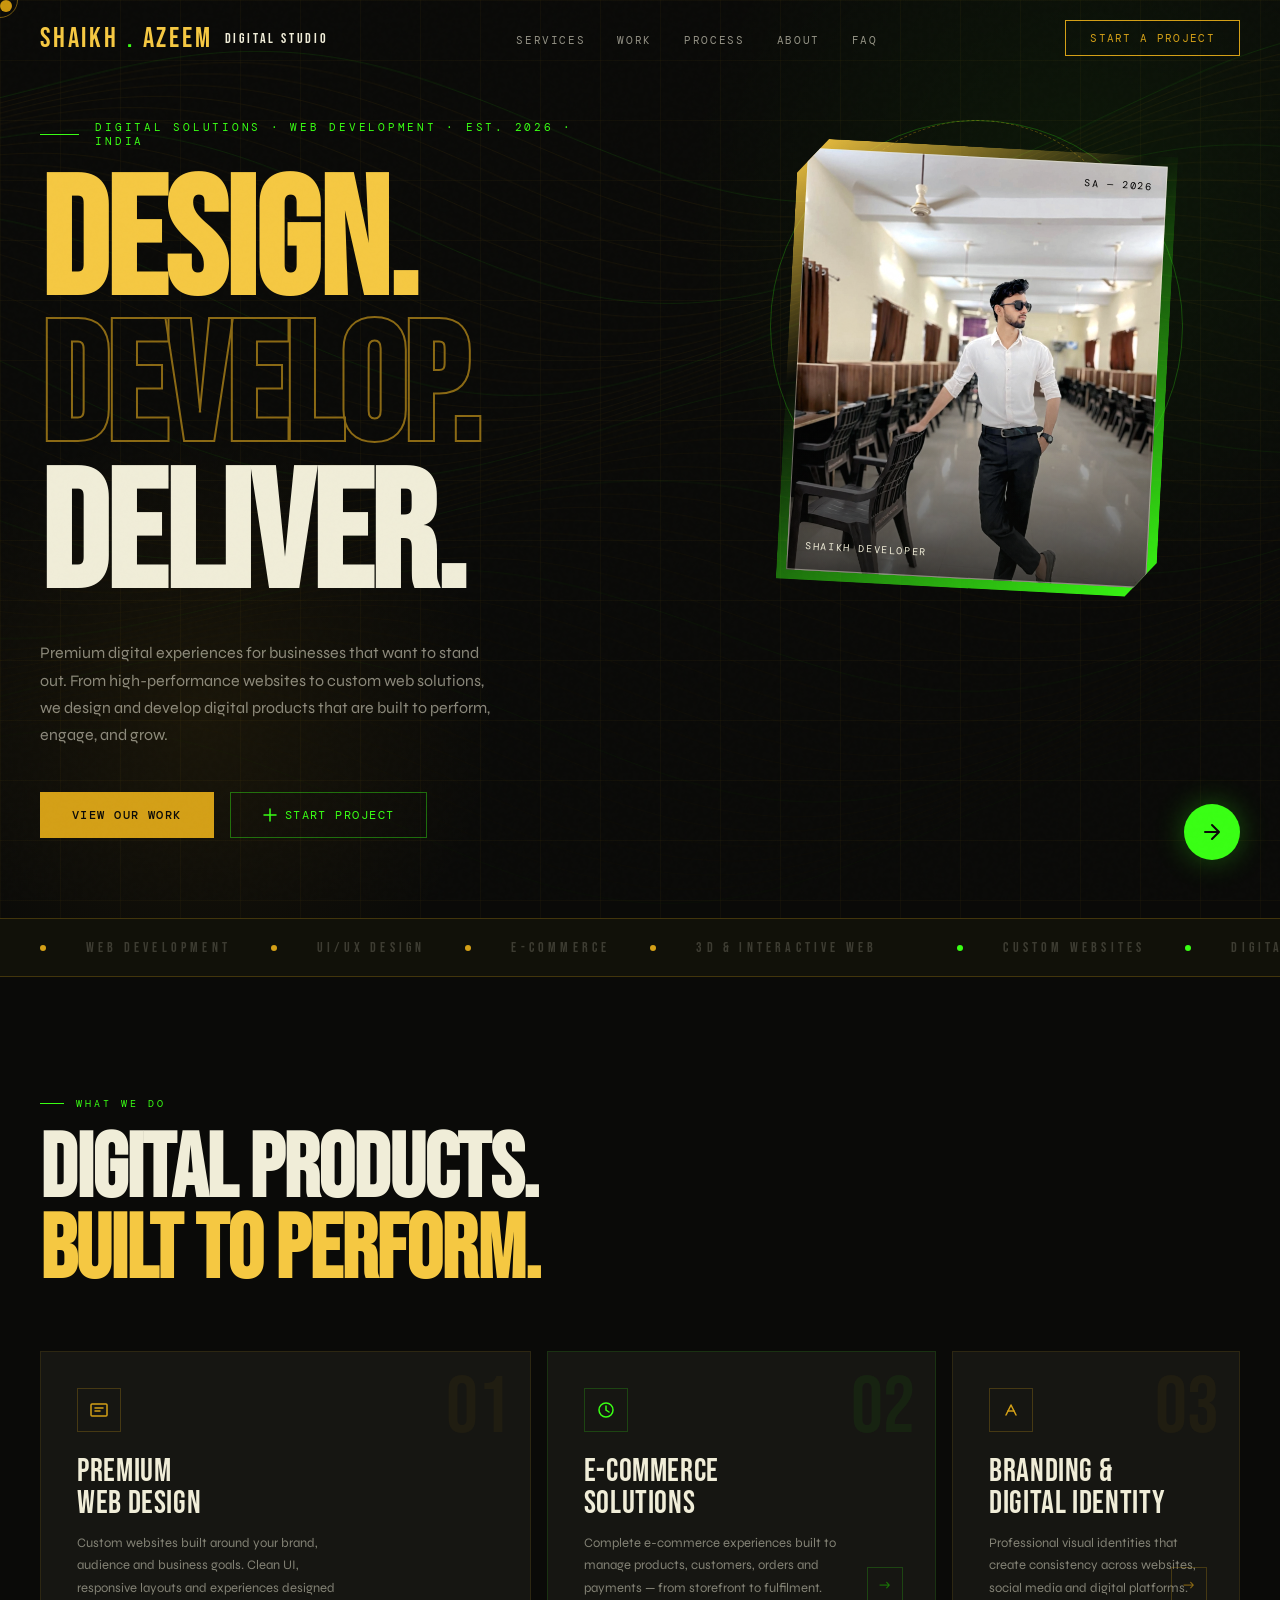
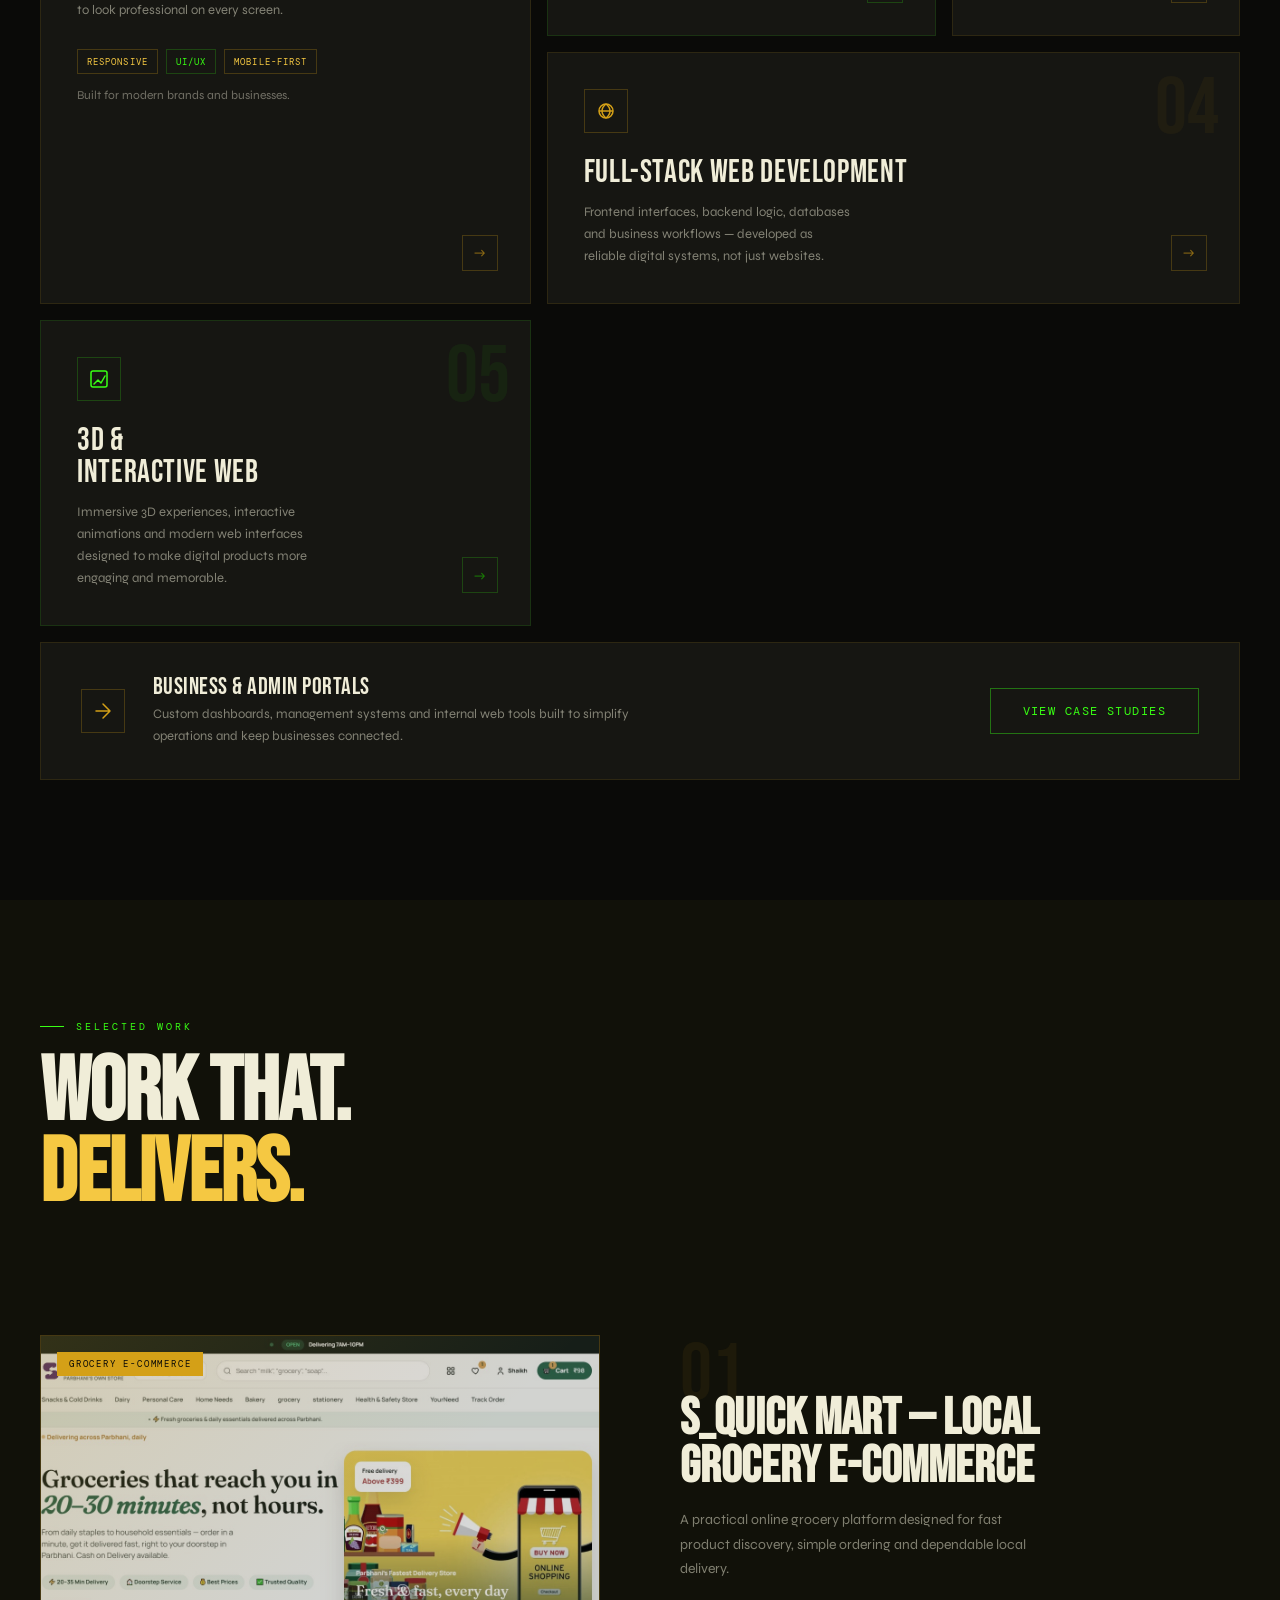
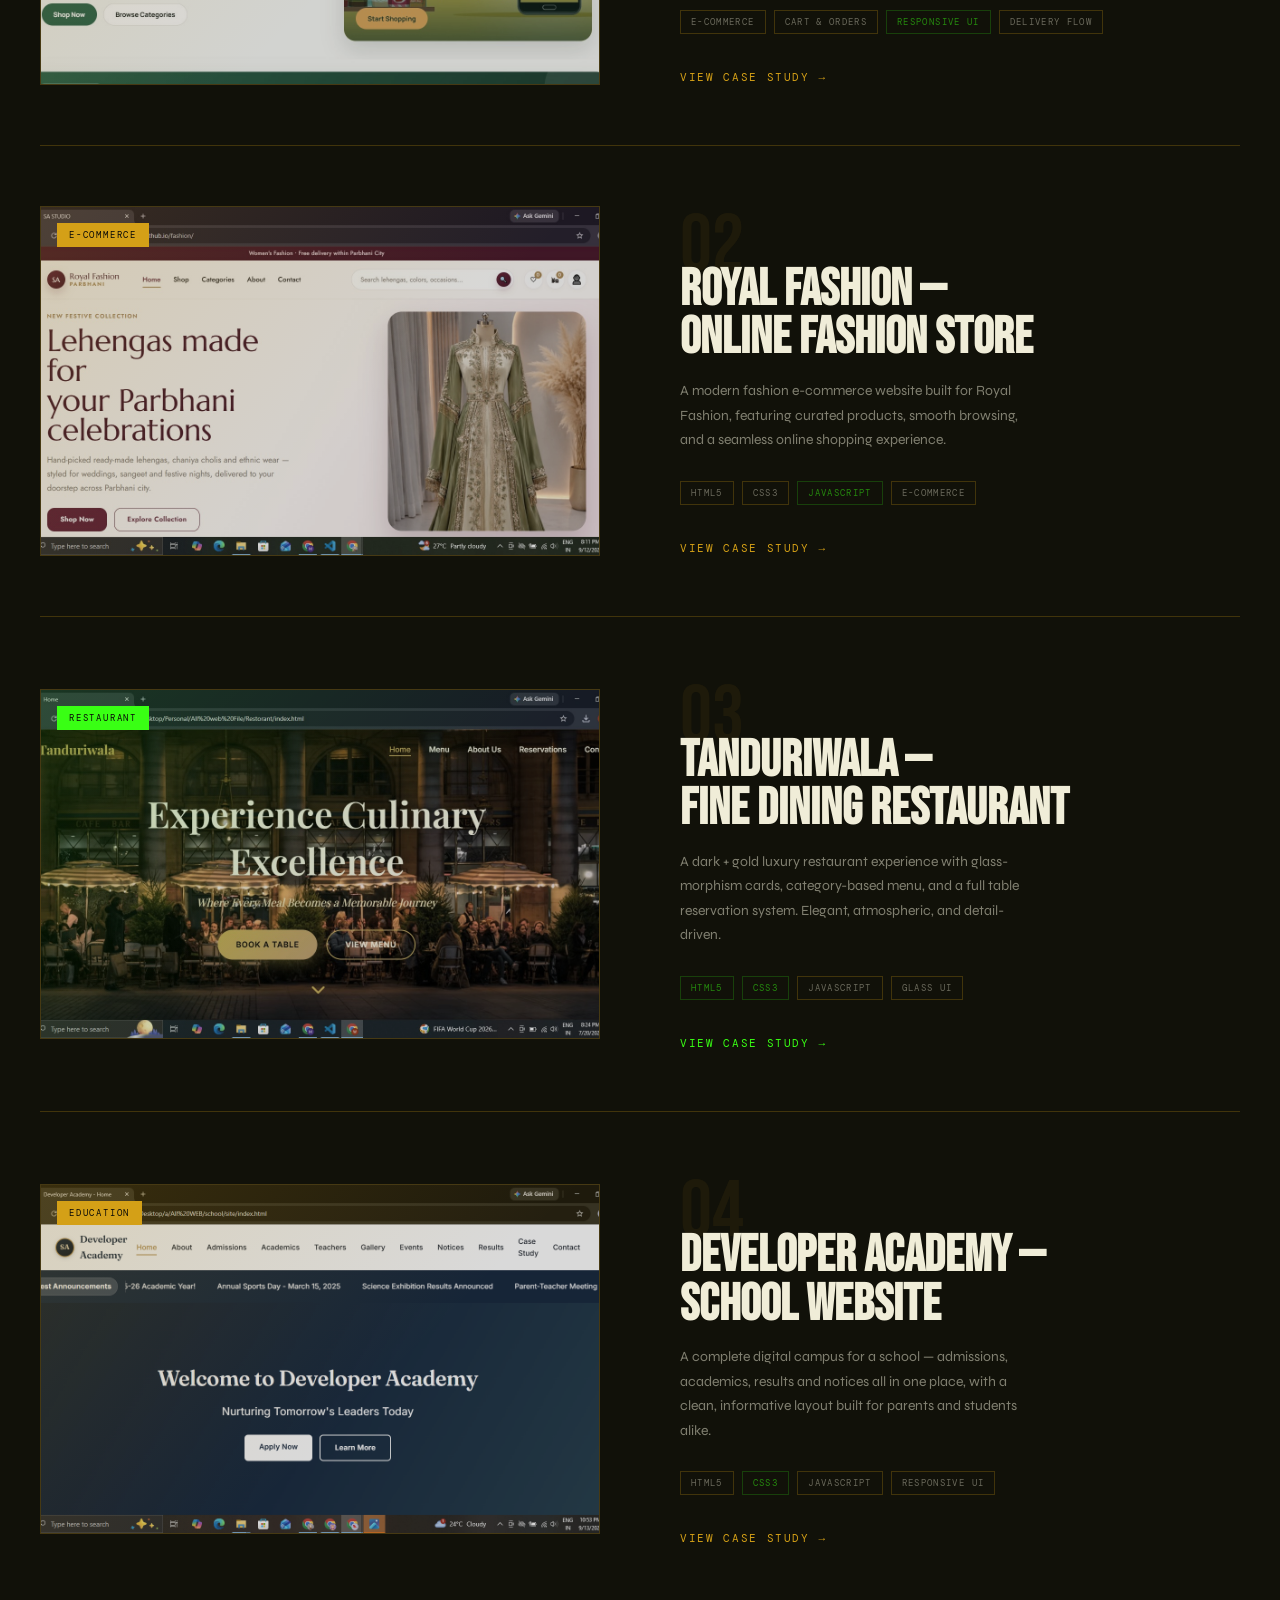
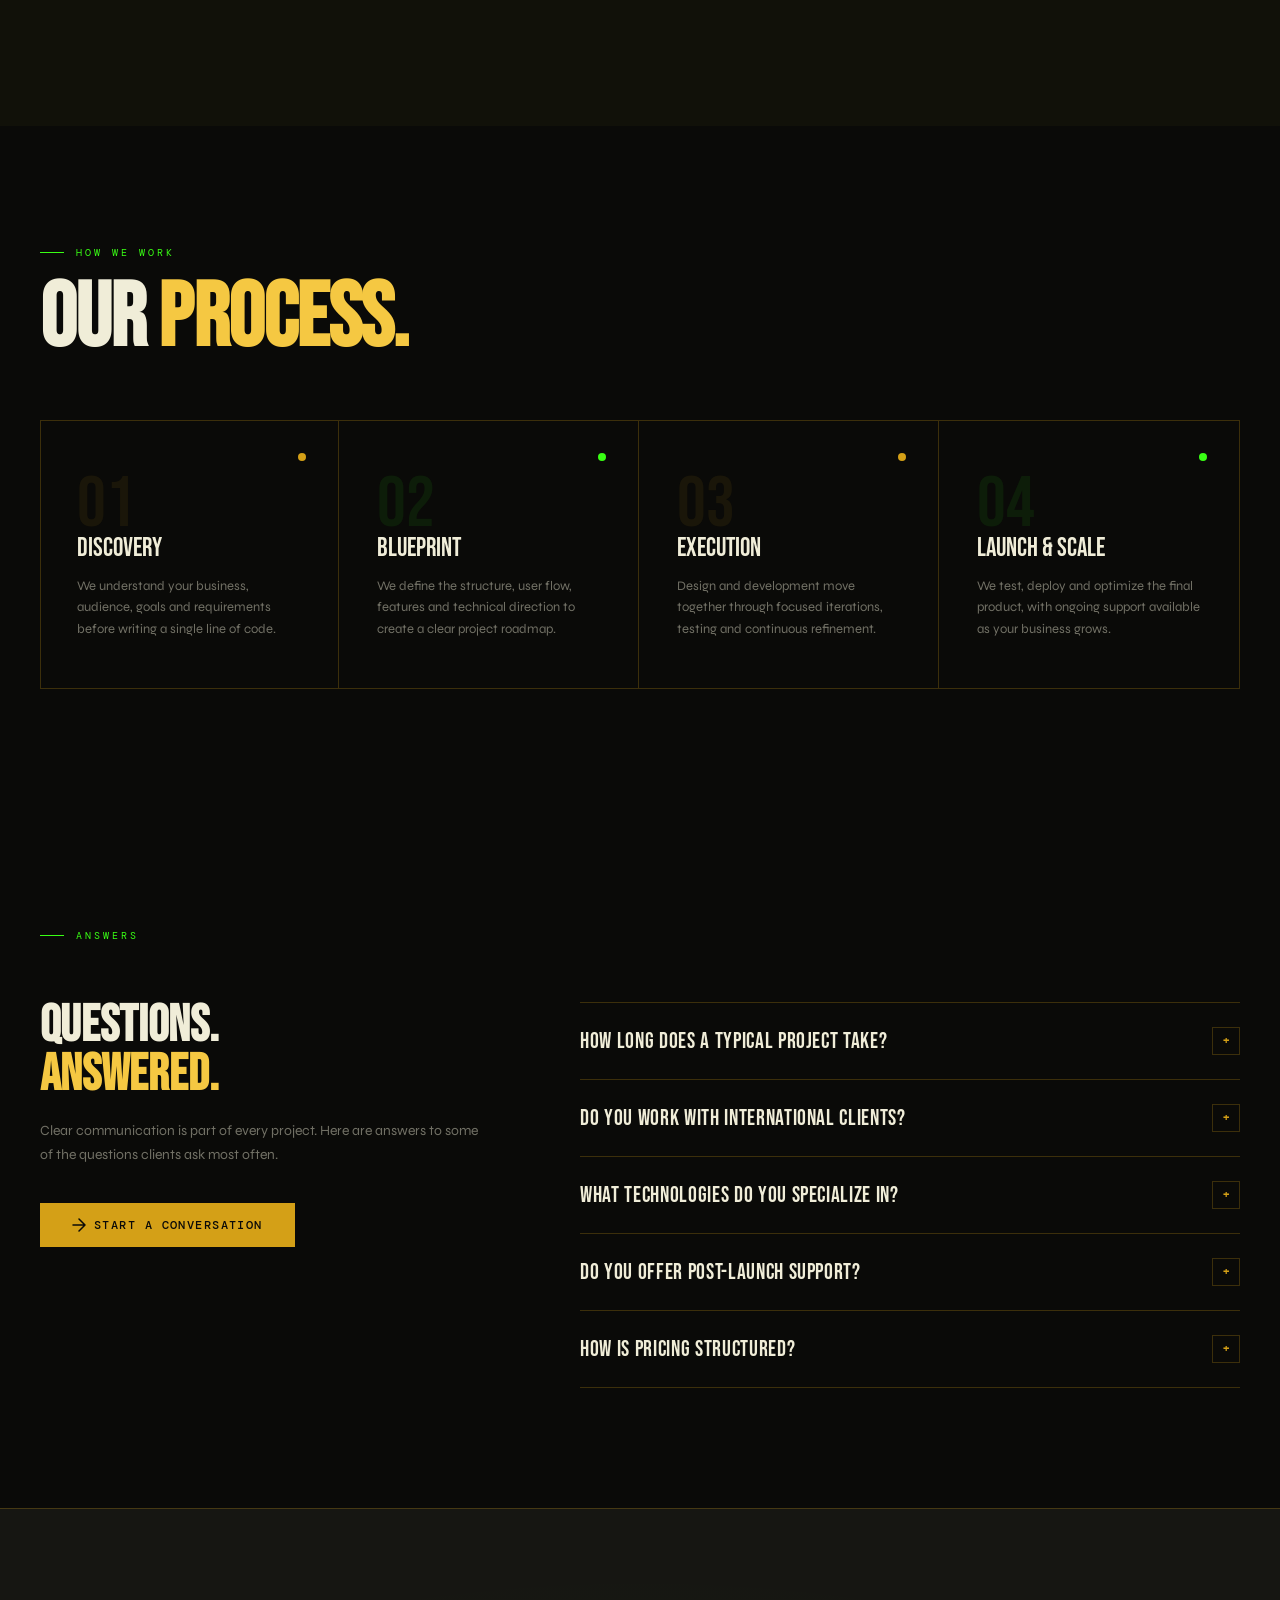
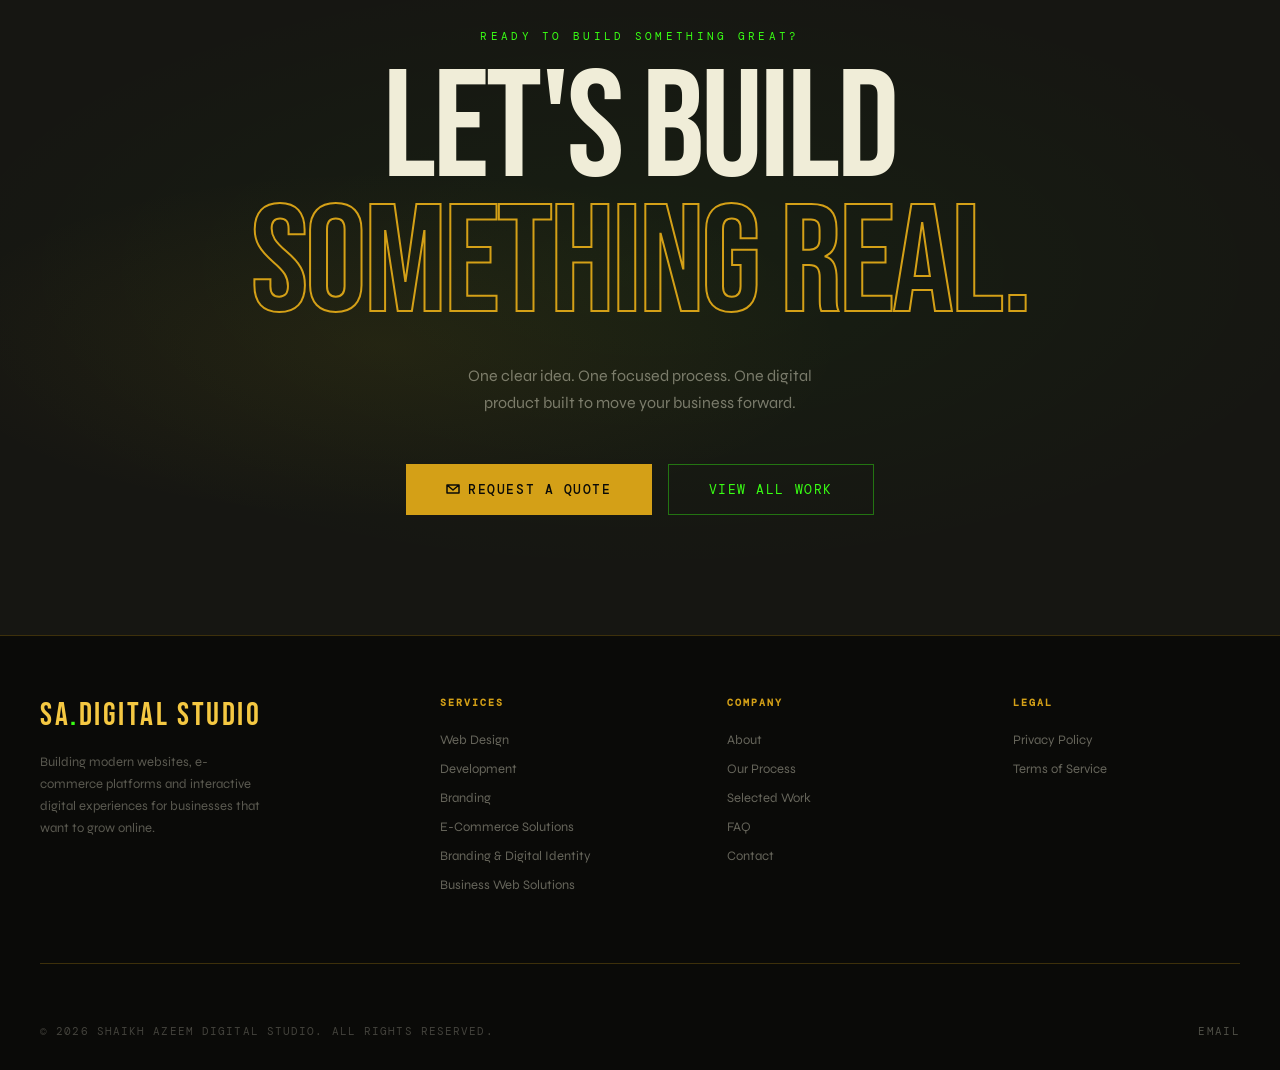
==== commit 585f076d: "." ====
--- a/index.html
+++ b/index.html
@@ -2343,7 +2343,7 @@
           <div class="project-visual reveal-l">
             <img src="images/smart/quickmart.jpeg" alt="S-QuickMart" />
             <div class="proj-overlay"></div>
-            <div class="proj-tag">Automotive</div>
+            <div class="proj-tag">Grocery E-Commerce</div>
           </div>
           <div class="project-info reveal-r">
             <div class="proj-num">01</div>
@@ -2402,7 +2402,7 @@
                   );
                 "></div>
             <div class="proj-tag" style="background: var(--green); color: var(--black)">
-              Web3
+              Restaurant
             </div>
           </div>
           <div class="project-info reveal-r">
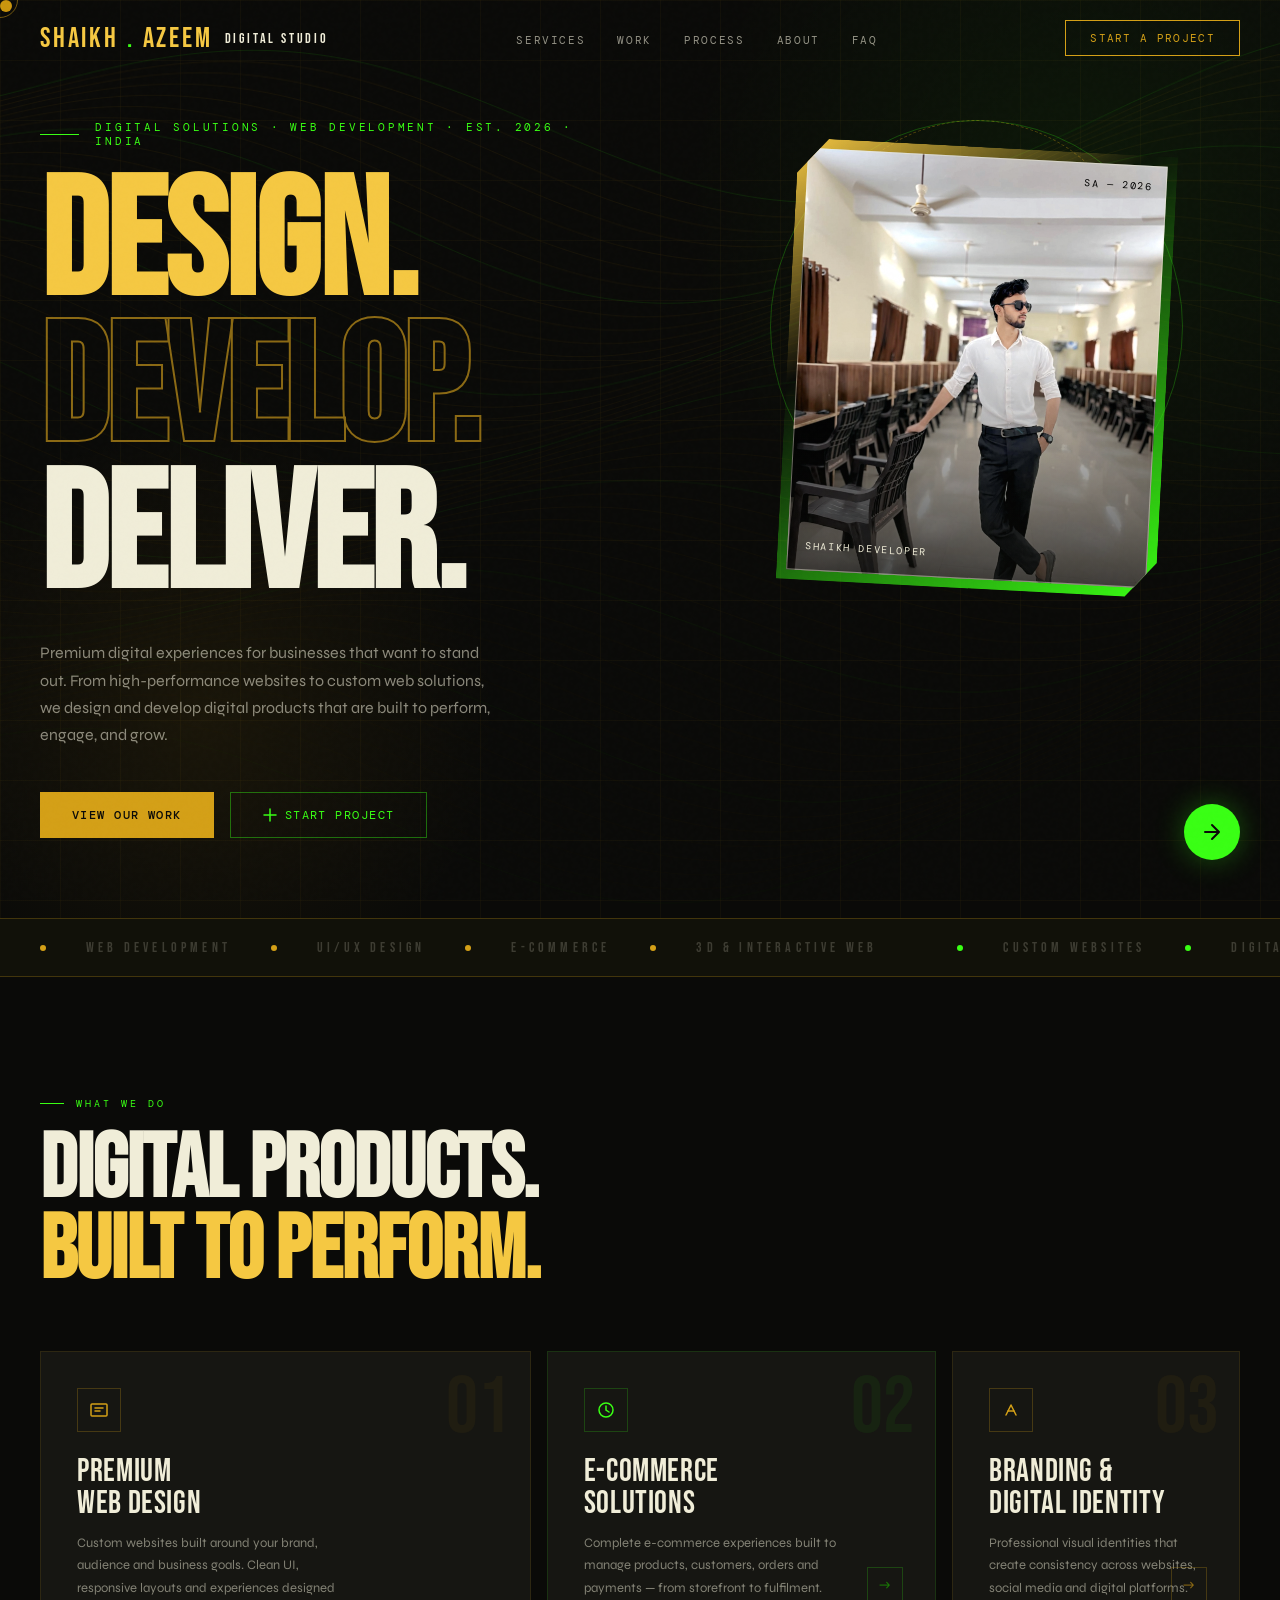
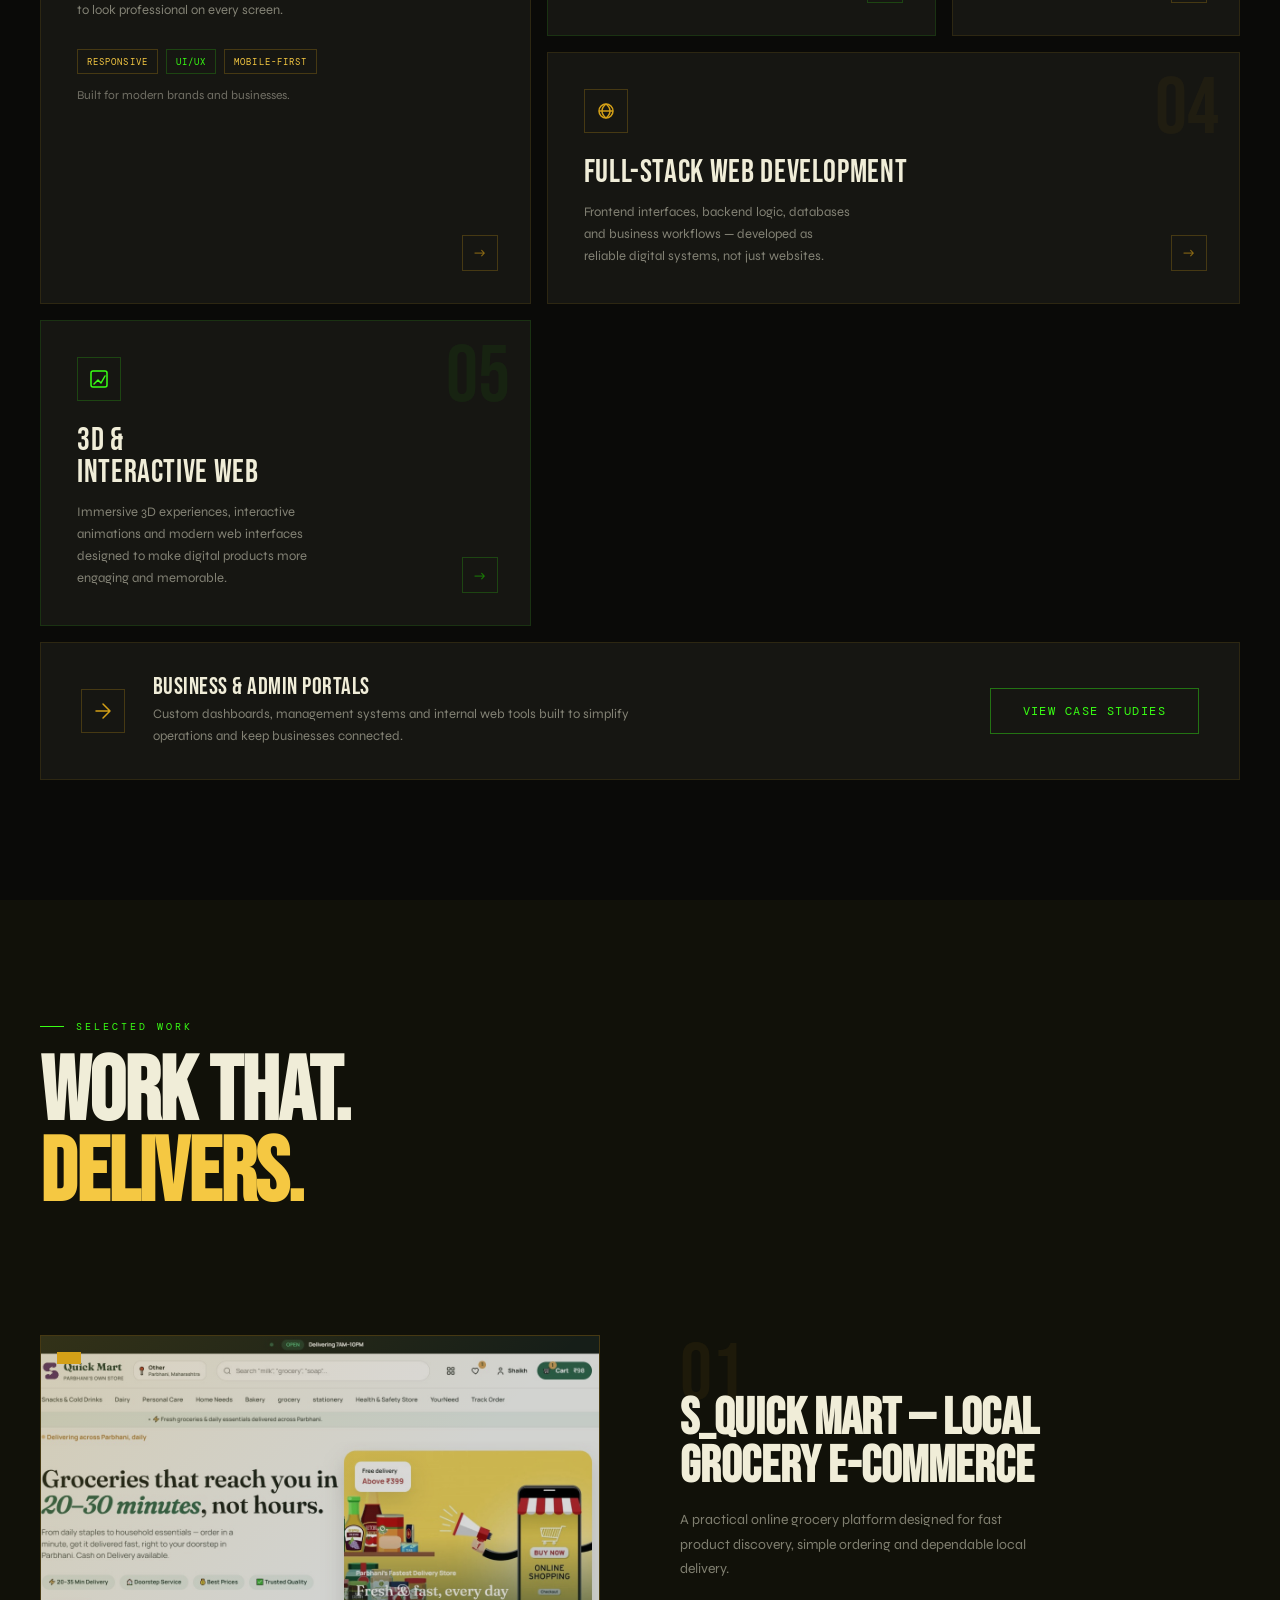
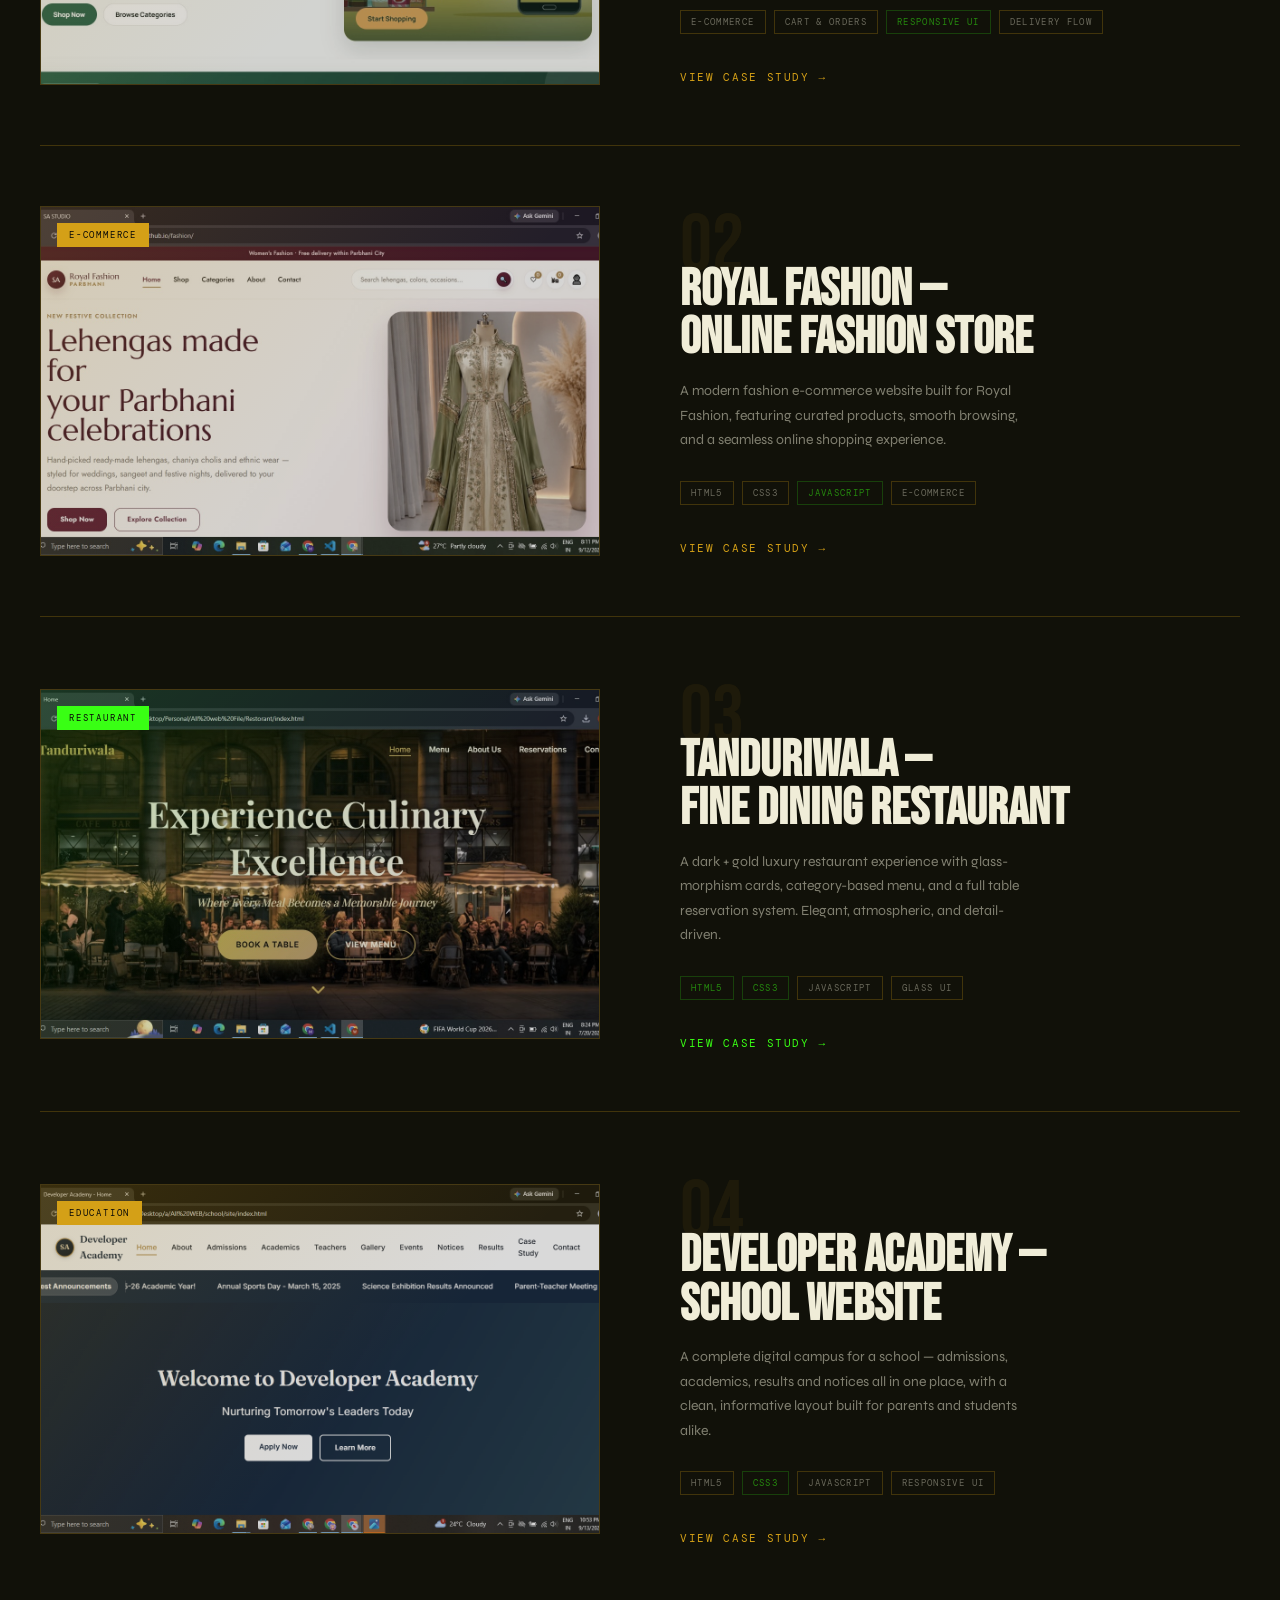
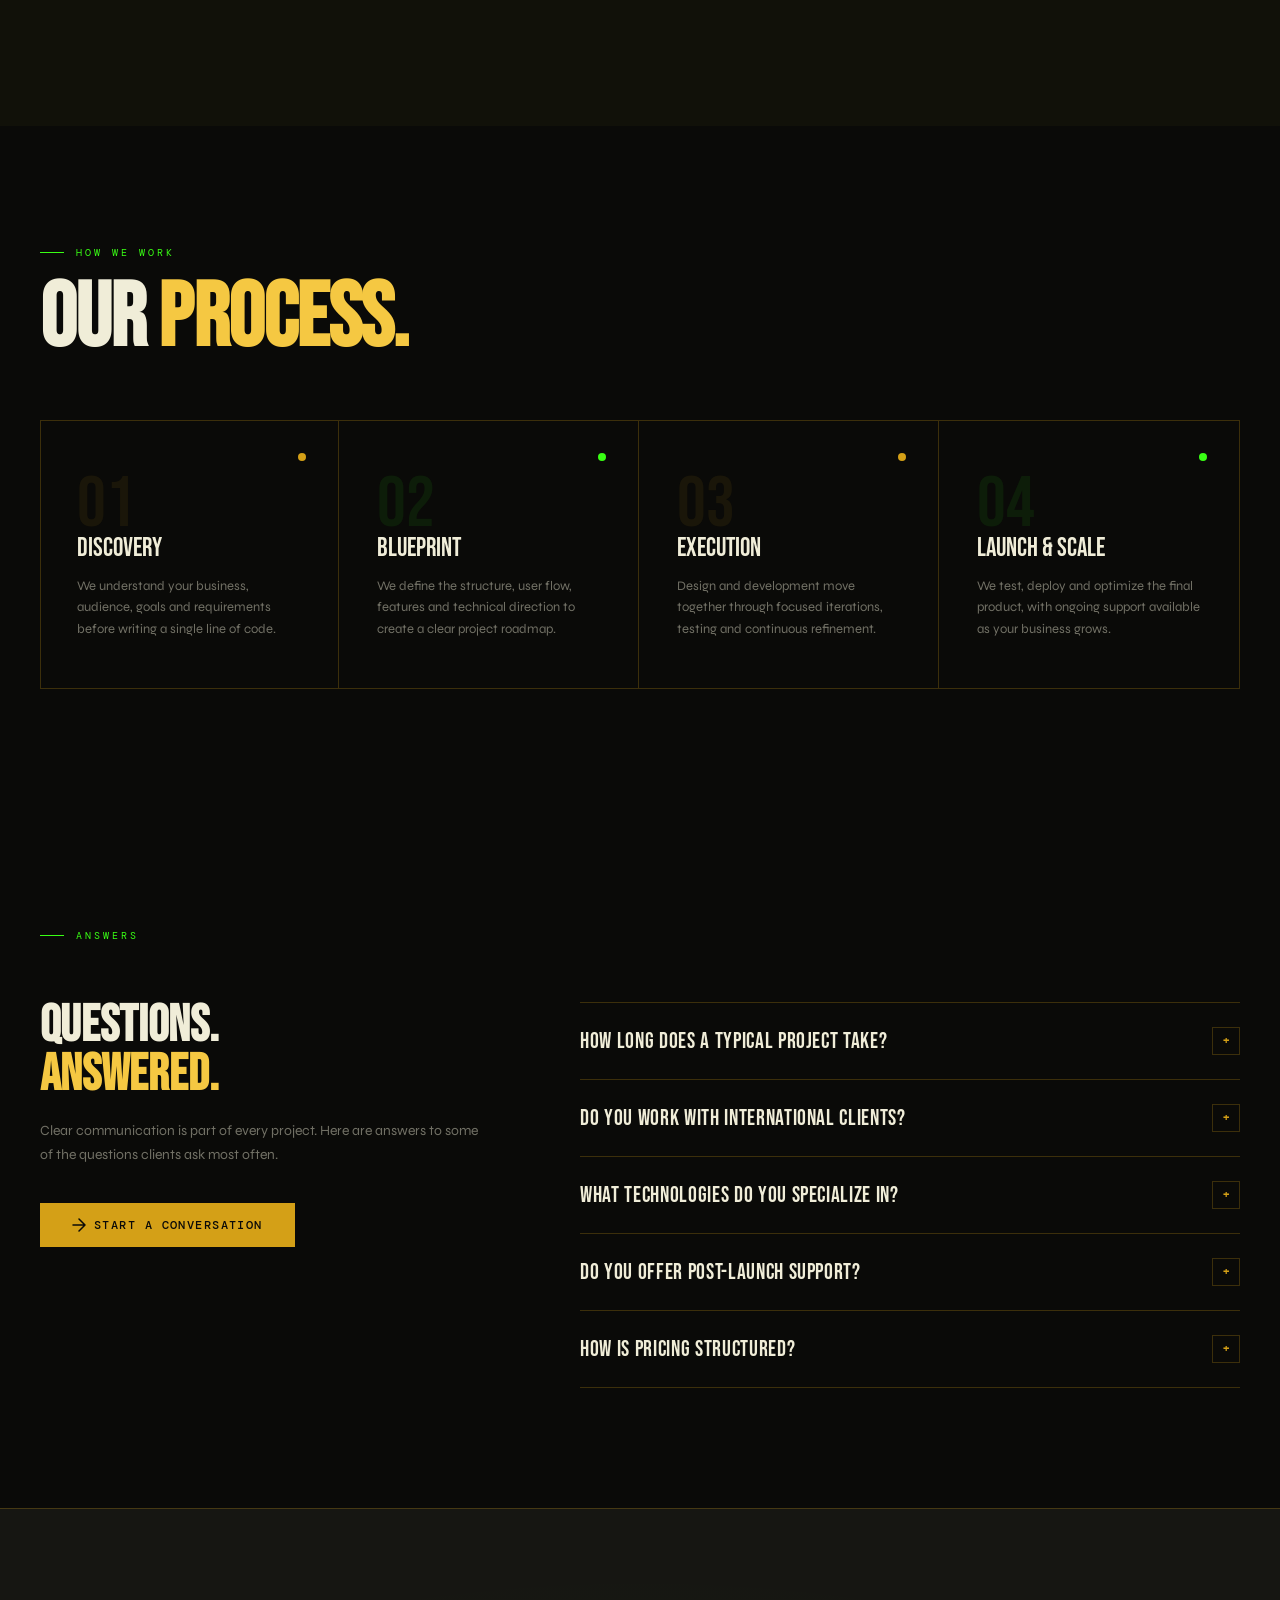
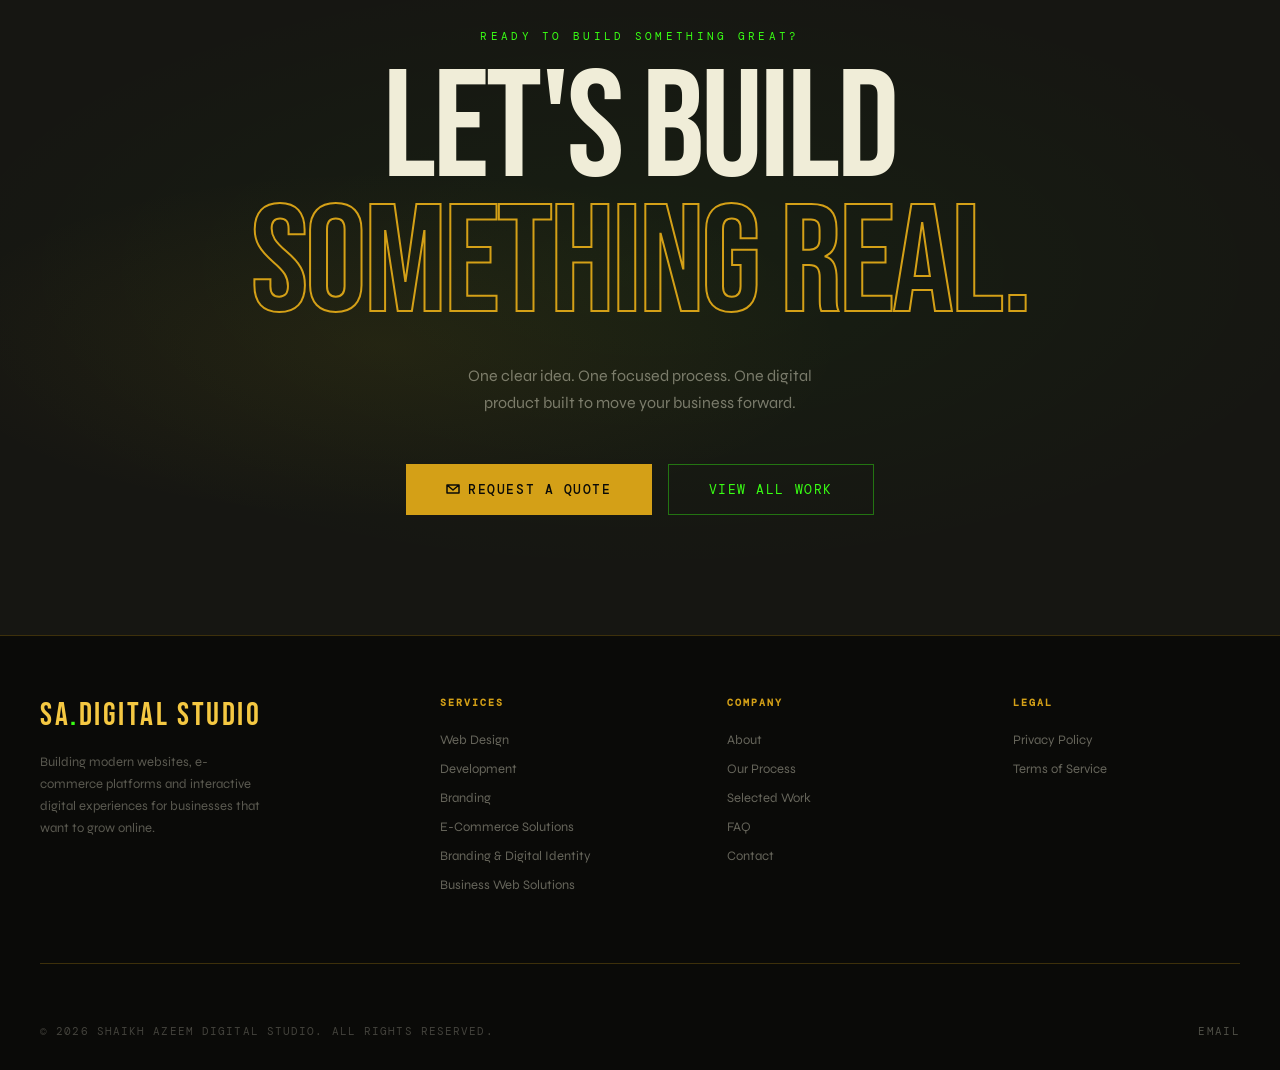
==== commit 28a357a1: "." ====
--- a/index.html
+++ b/index.html
@@ -2343,7 +2343,7 @@
           <div class="project-visual reveal-l">
             <img src="images/smart/quickmart.jpeg" alt="S-QuickMart" />
             <div class="proj-overlay"></div>
-            <div class="proj-tag">Grocery E-Commerce</div>
+            <div class="proj-tag"></div>
           </div>
           <div class="project-info reveal-r">
             <div class="proj-num">01</div>
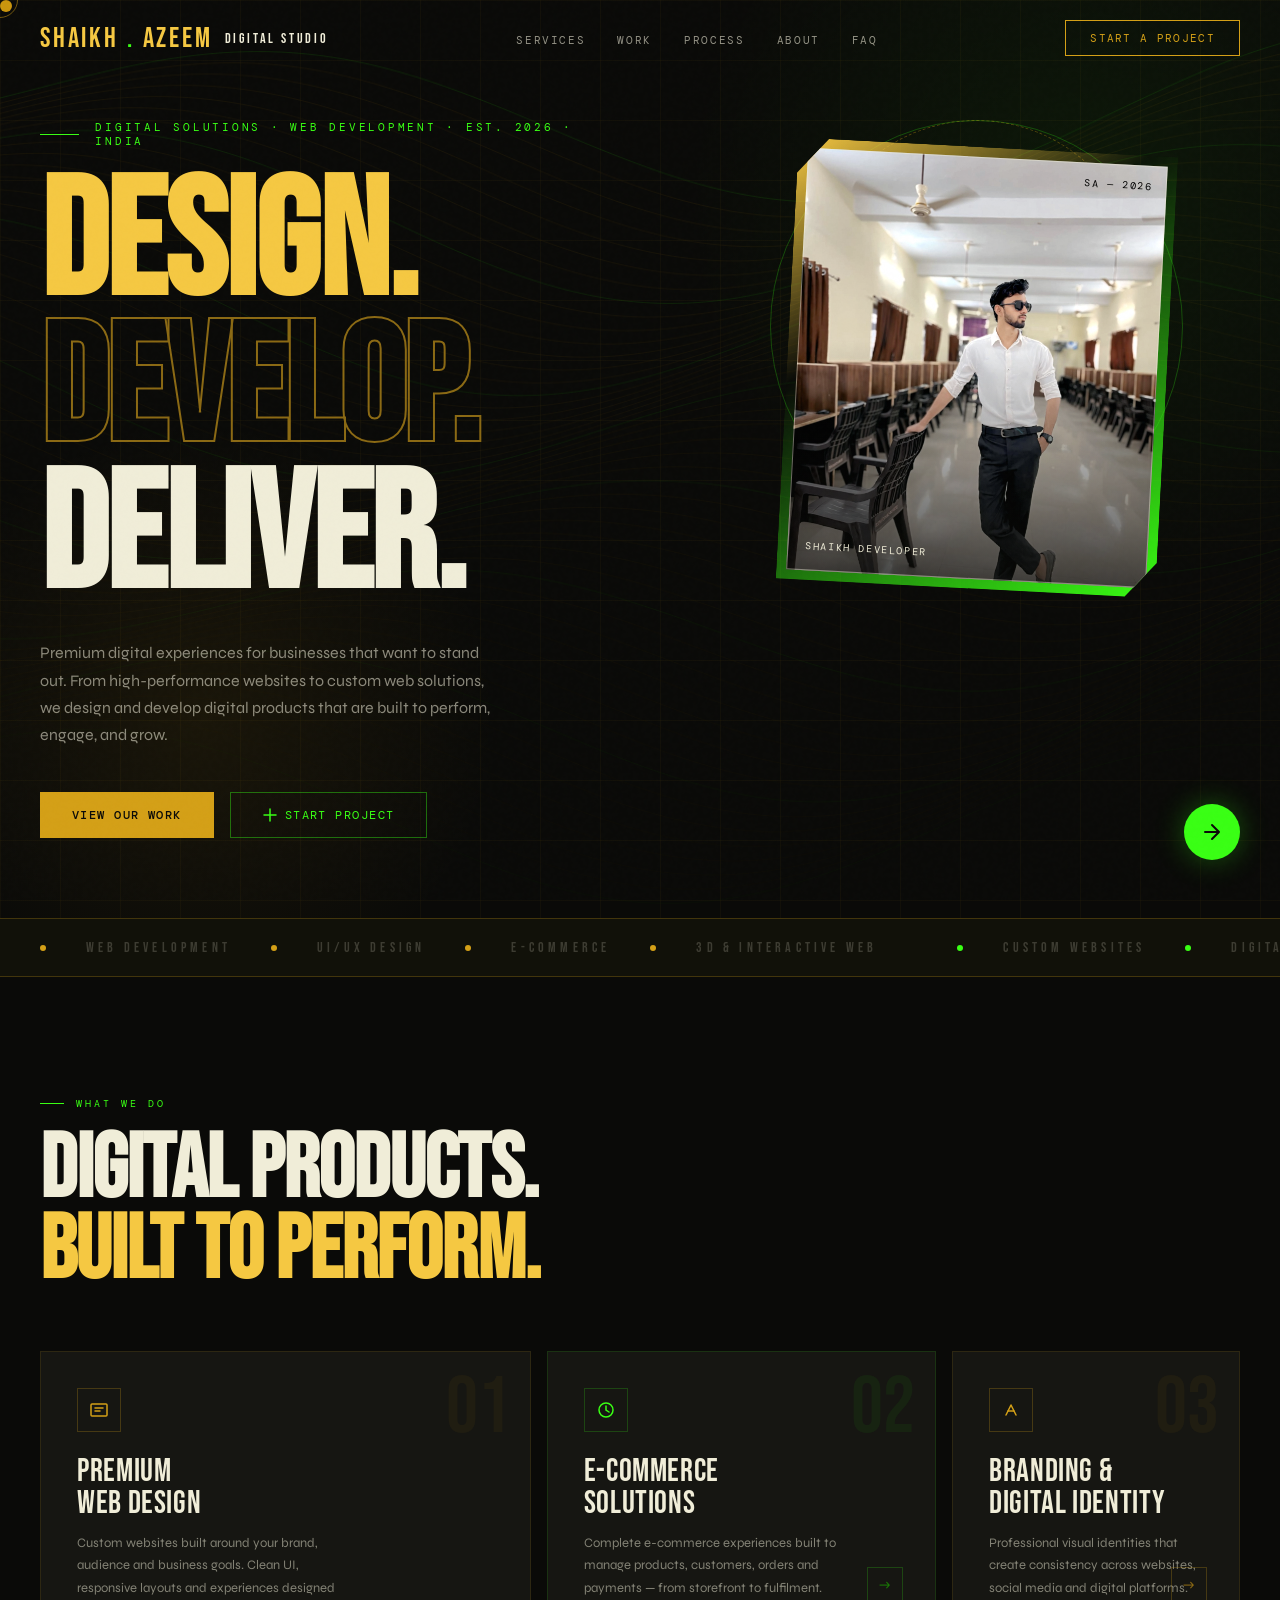
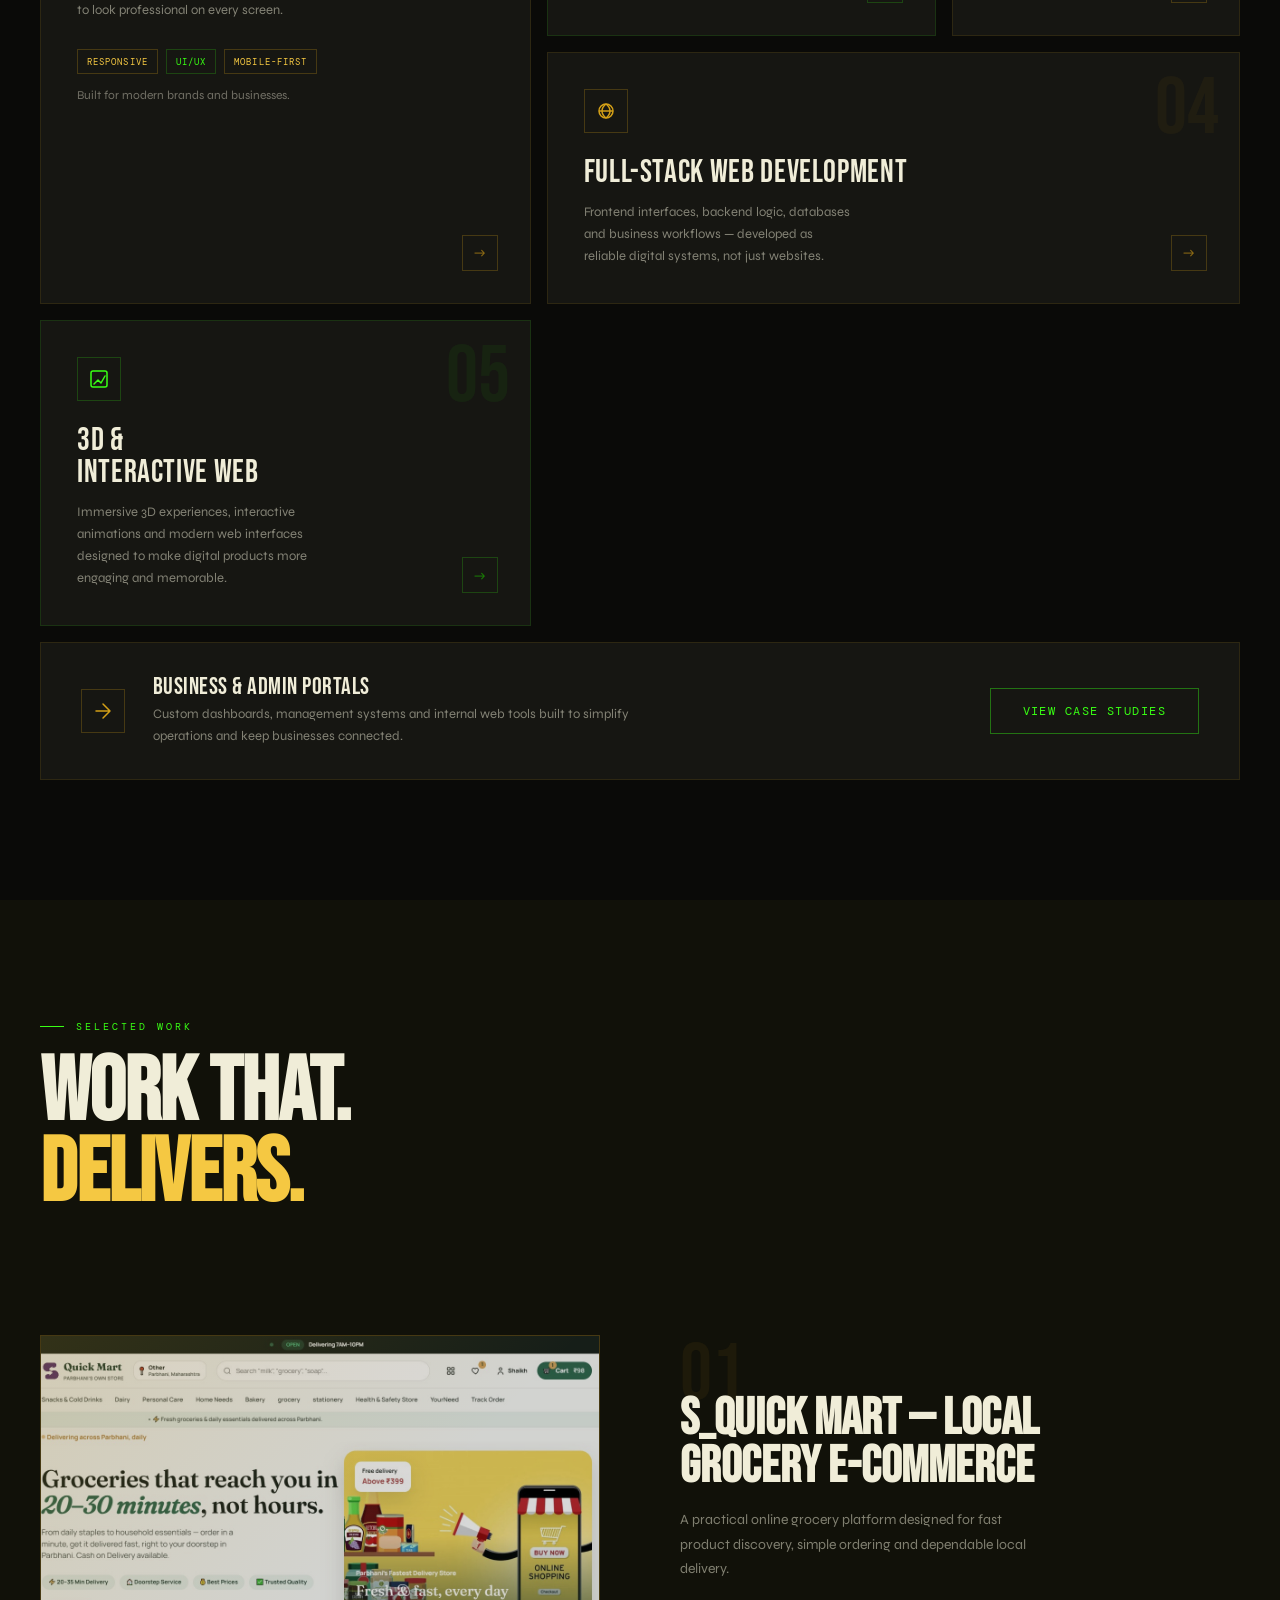
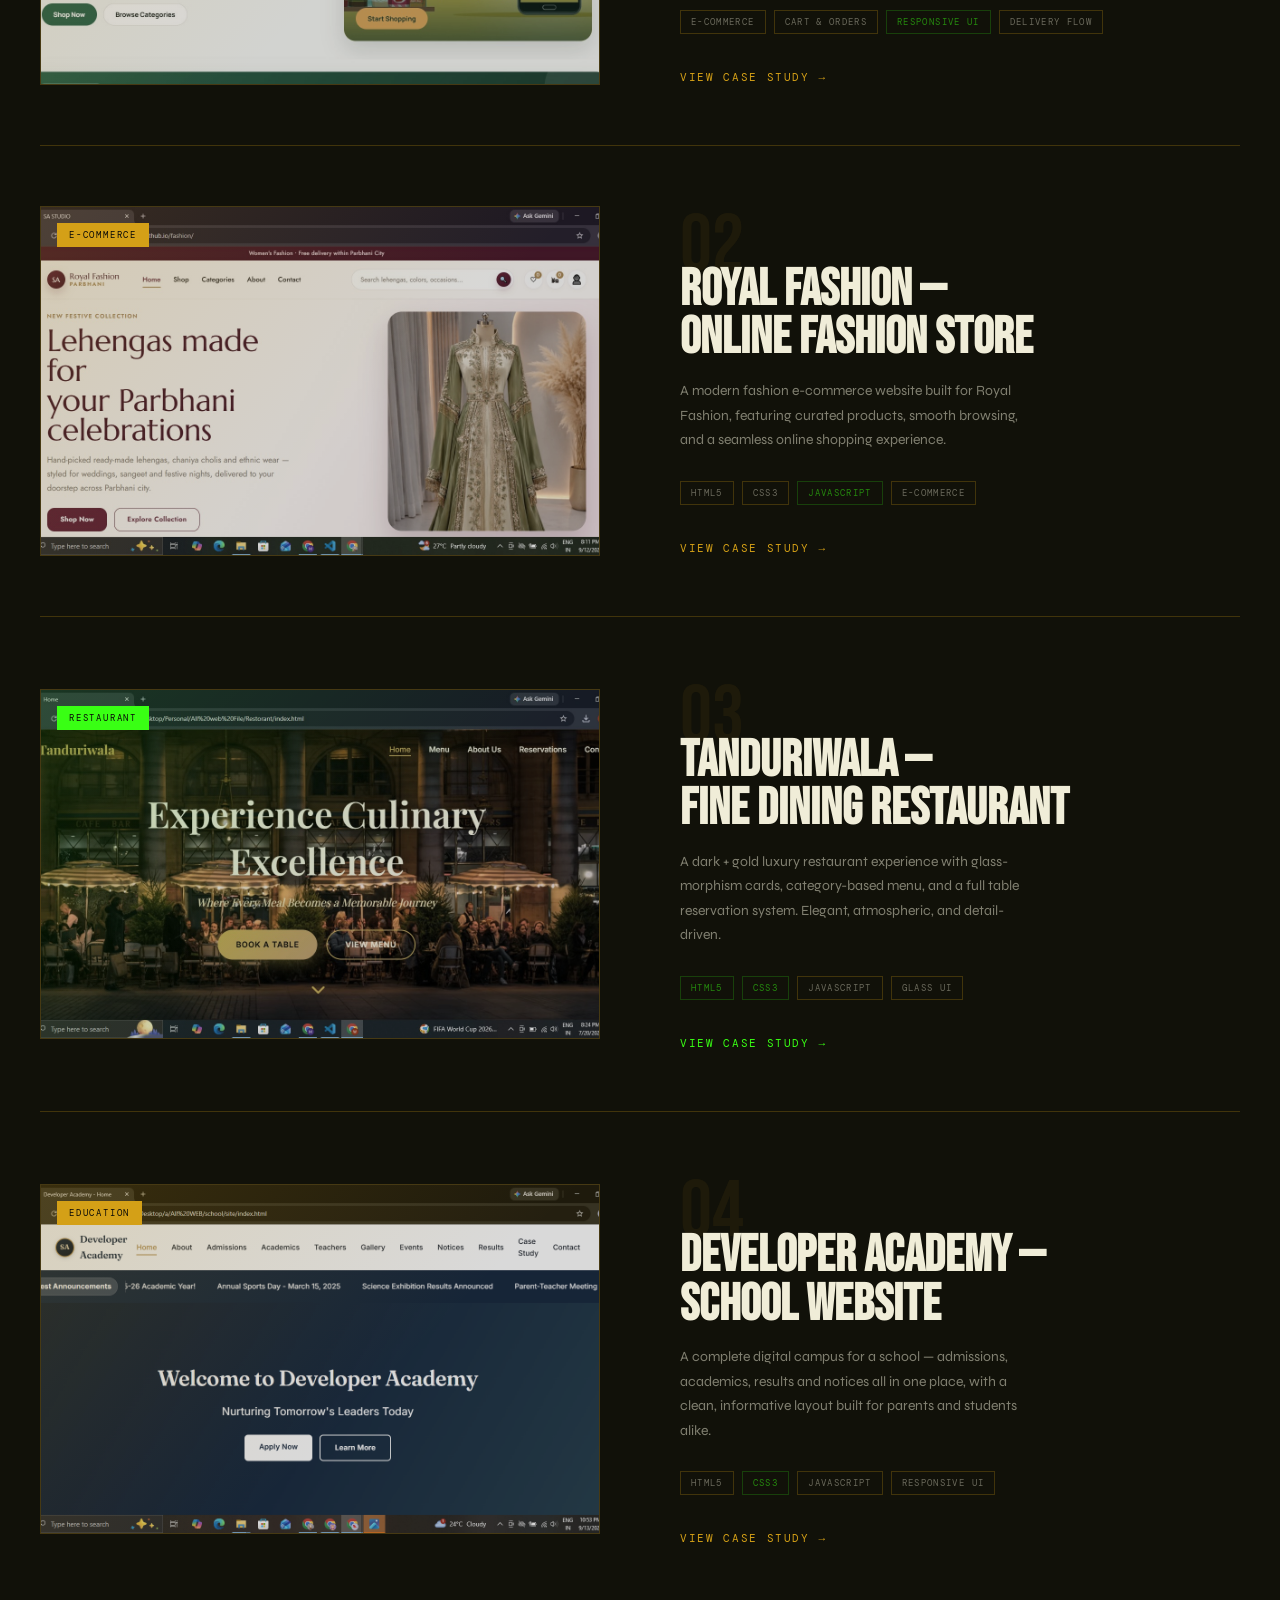
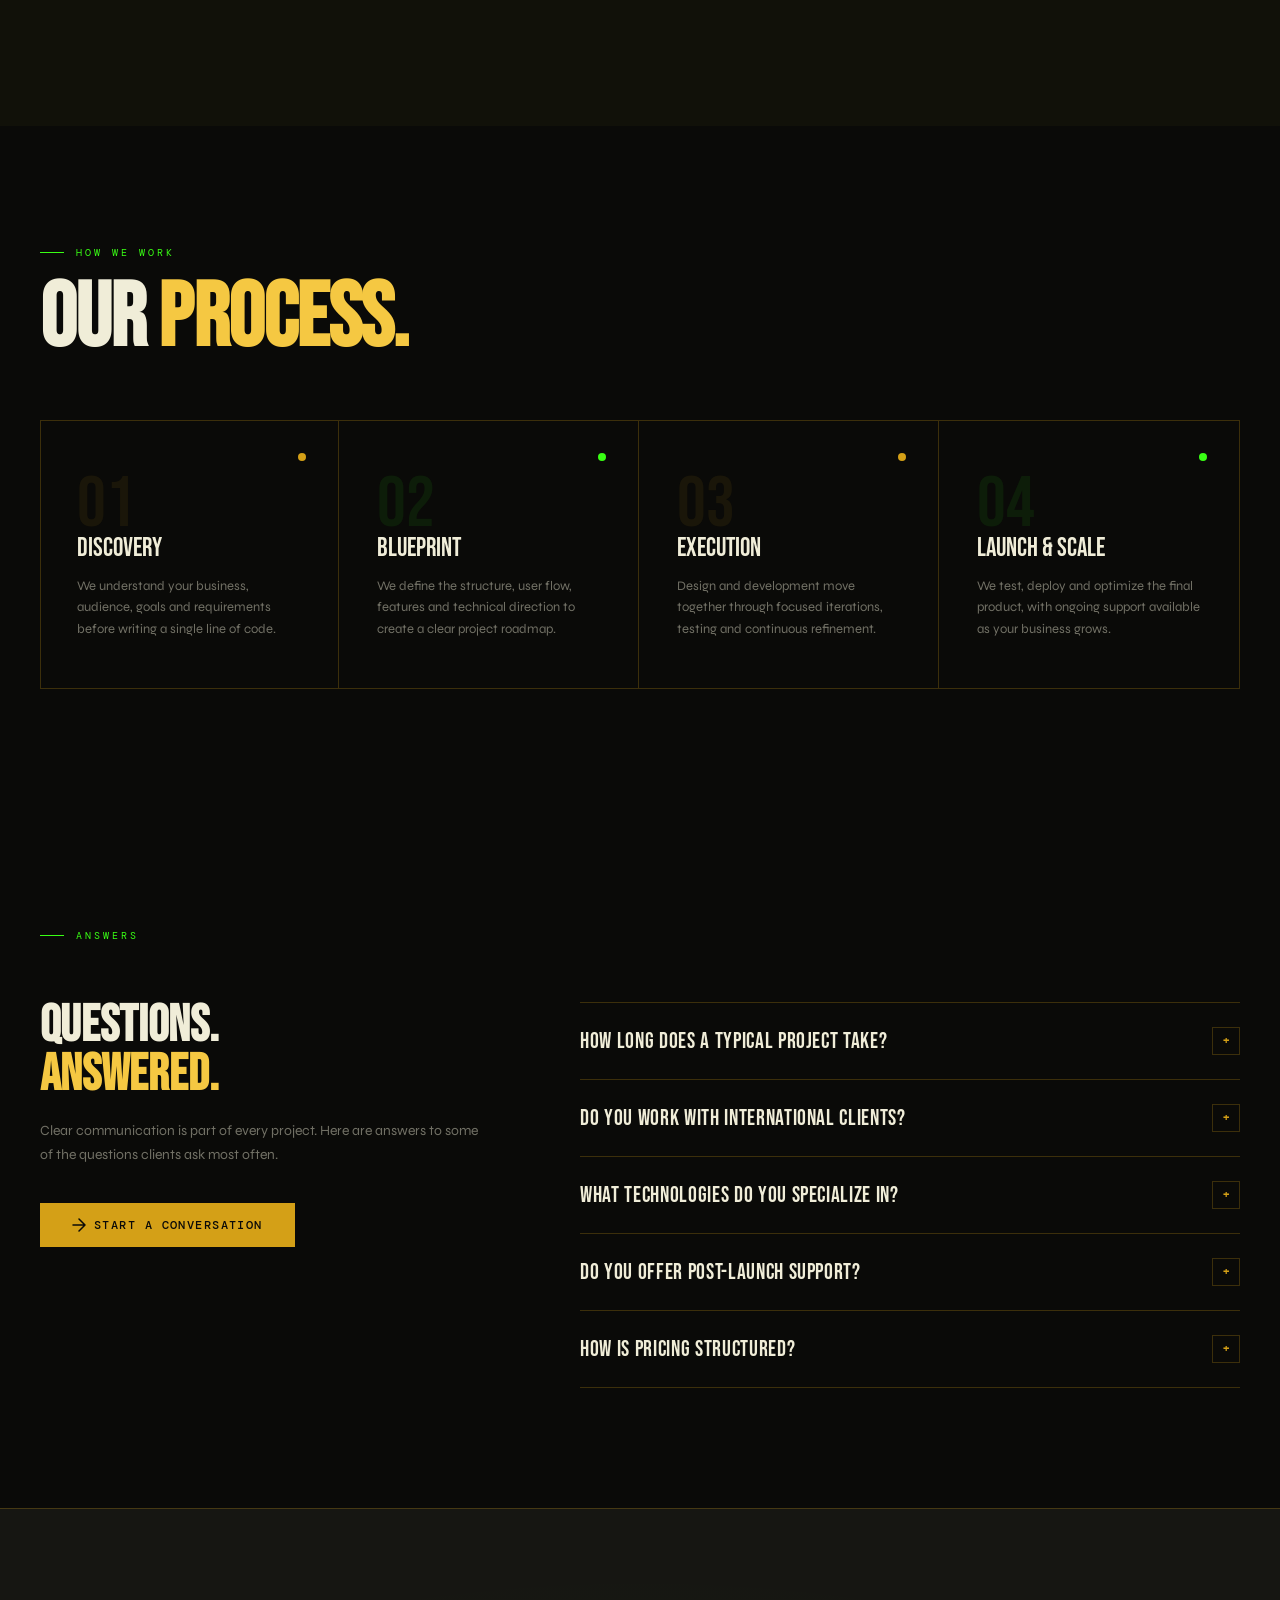
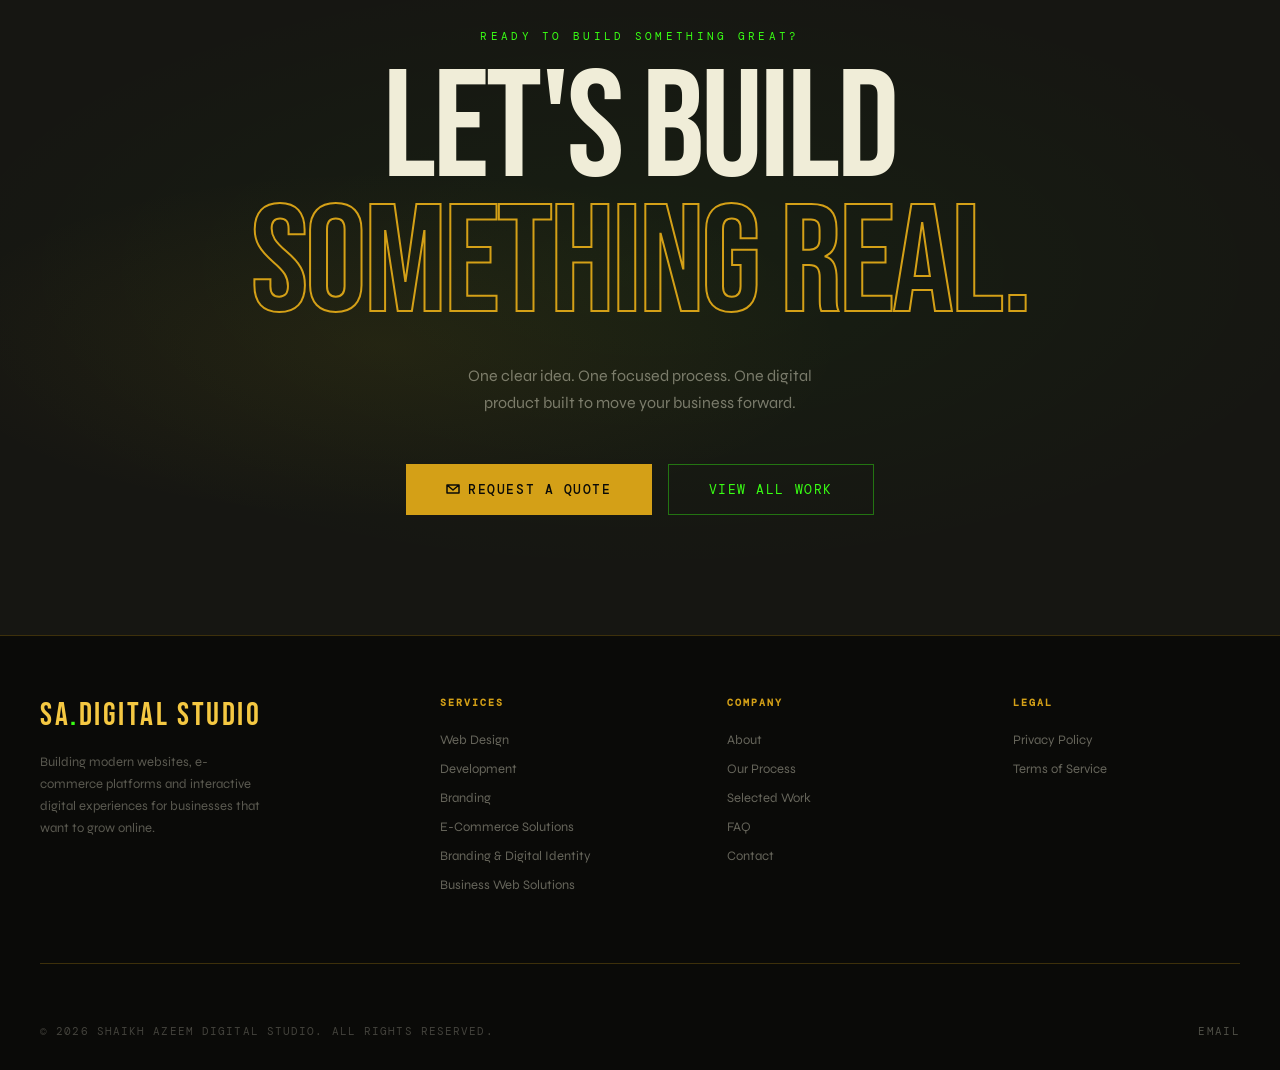
==== commit 9cceadd3: "." ====
--- a/index.html
+++ b/index.html
@@ -2343,7 +2343,7 @@
           <div class="project-visual reveal-l">
             <img src="images/smart/quickmart.jpeg" alt="S-QuickMart" />
             <div class="proj-overlay"></div>
-            <div class="proj-tag"></div>
+            <!-- <div class="proj-tag">Grocery E-Commerce</div> -->
           </div>
           <div class="project-info reveal-r">
             <div class="proj-num">01</div>
